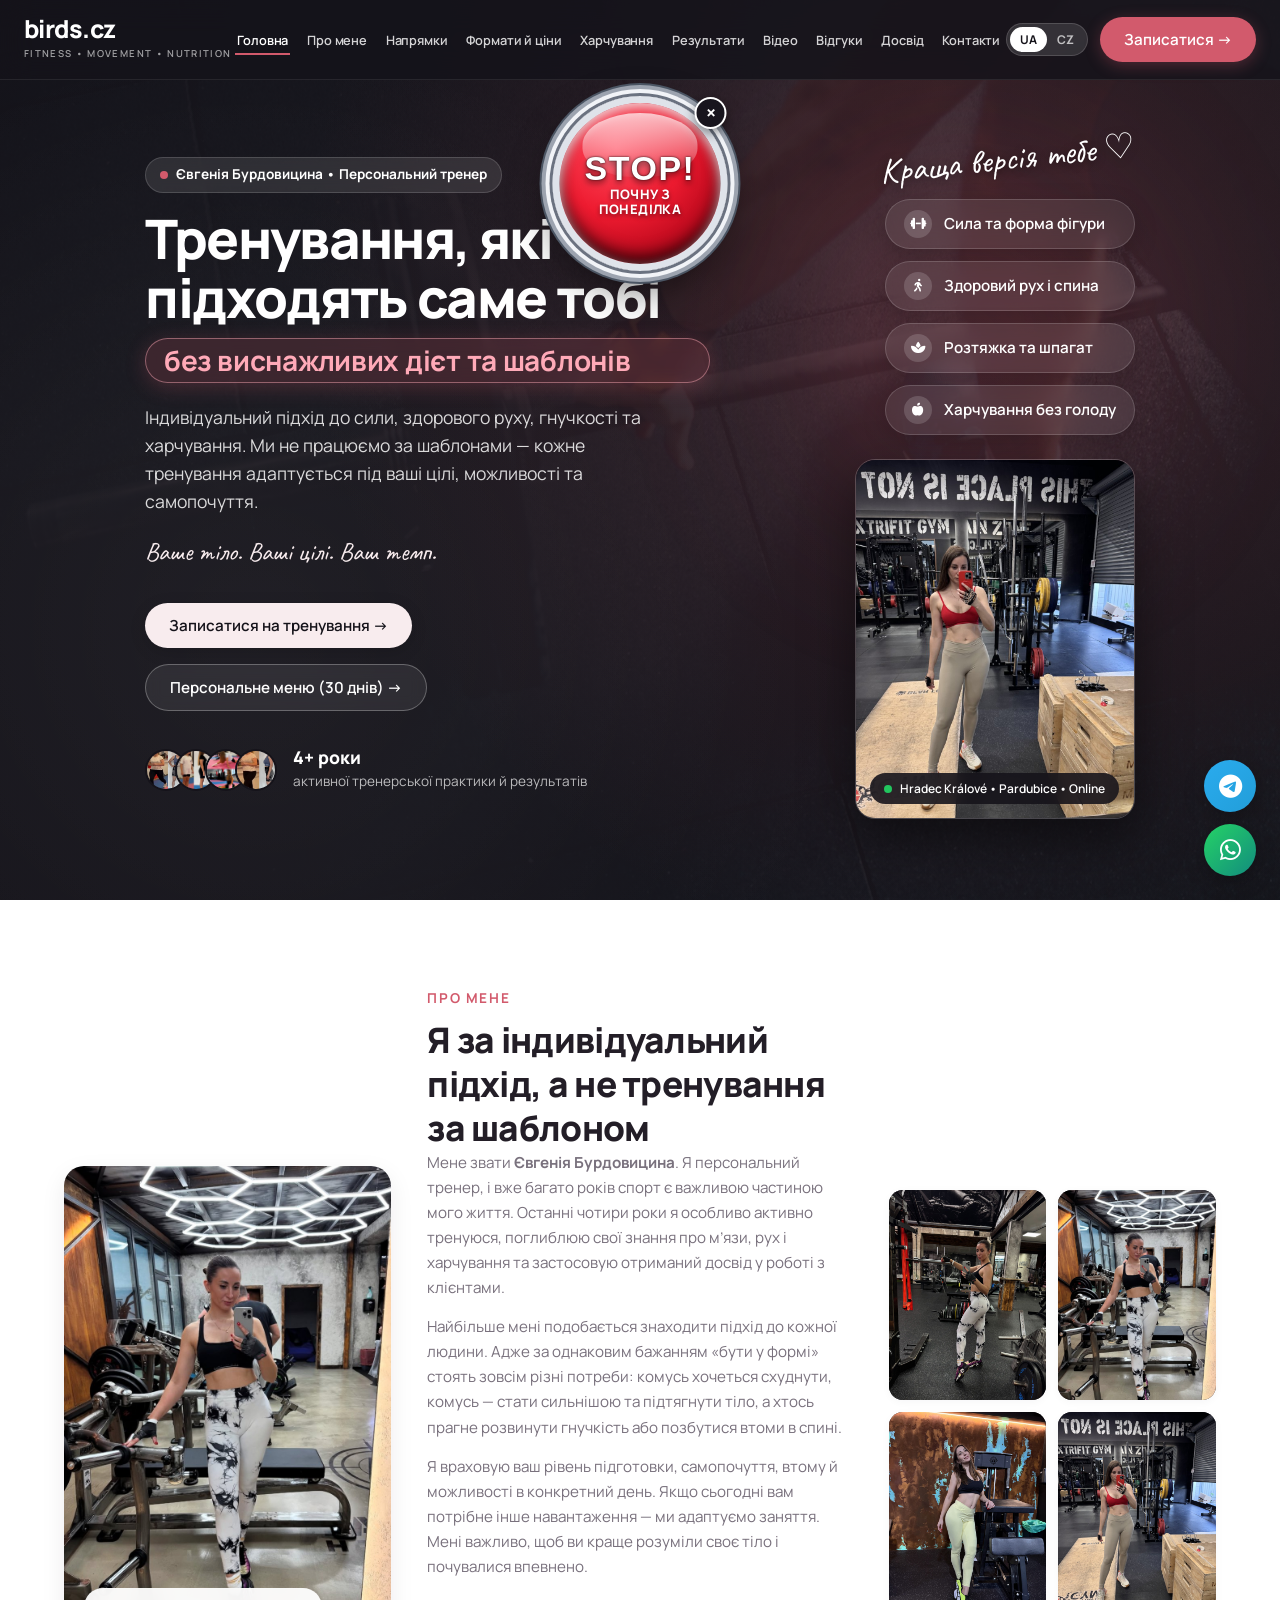
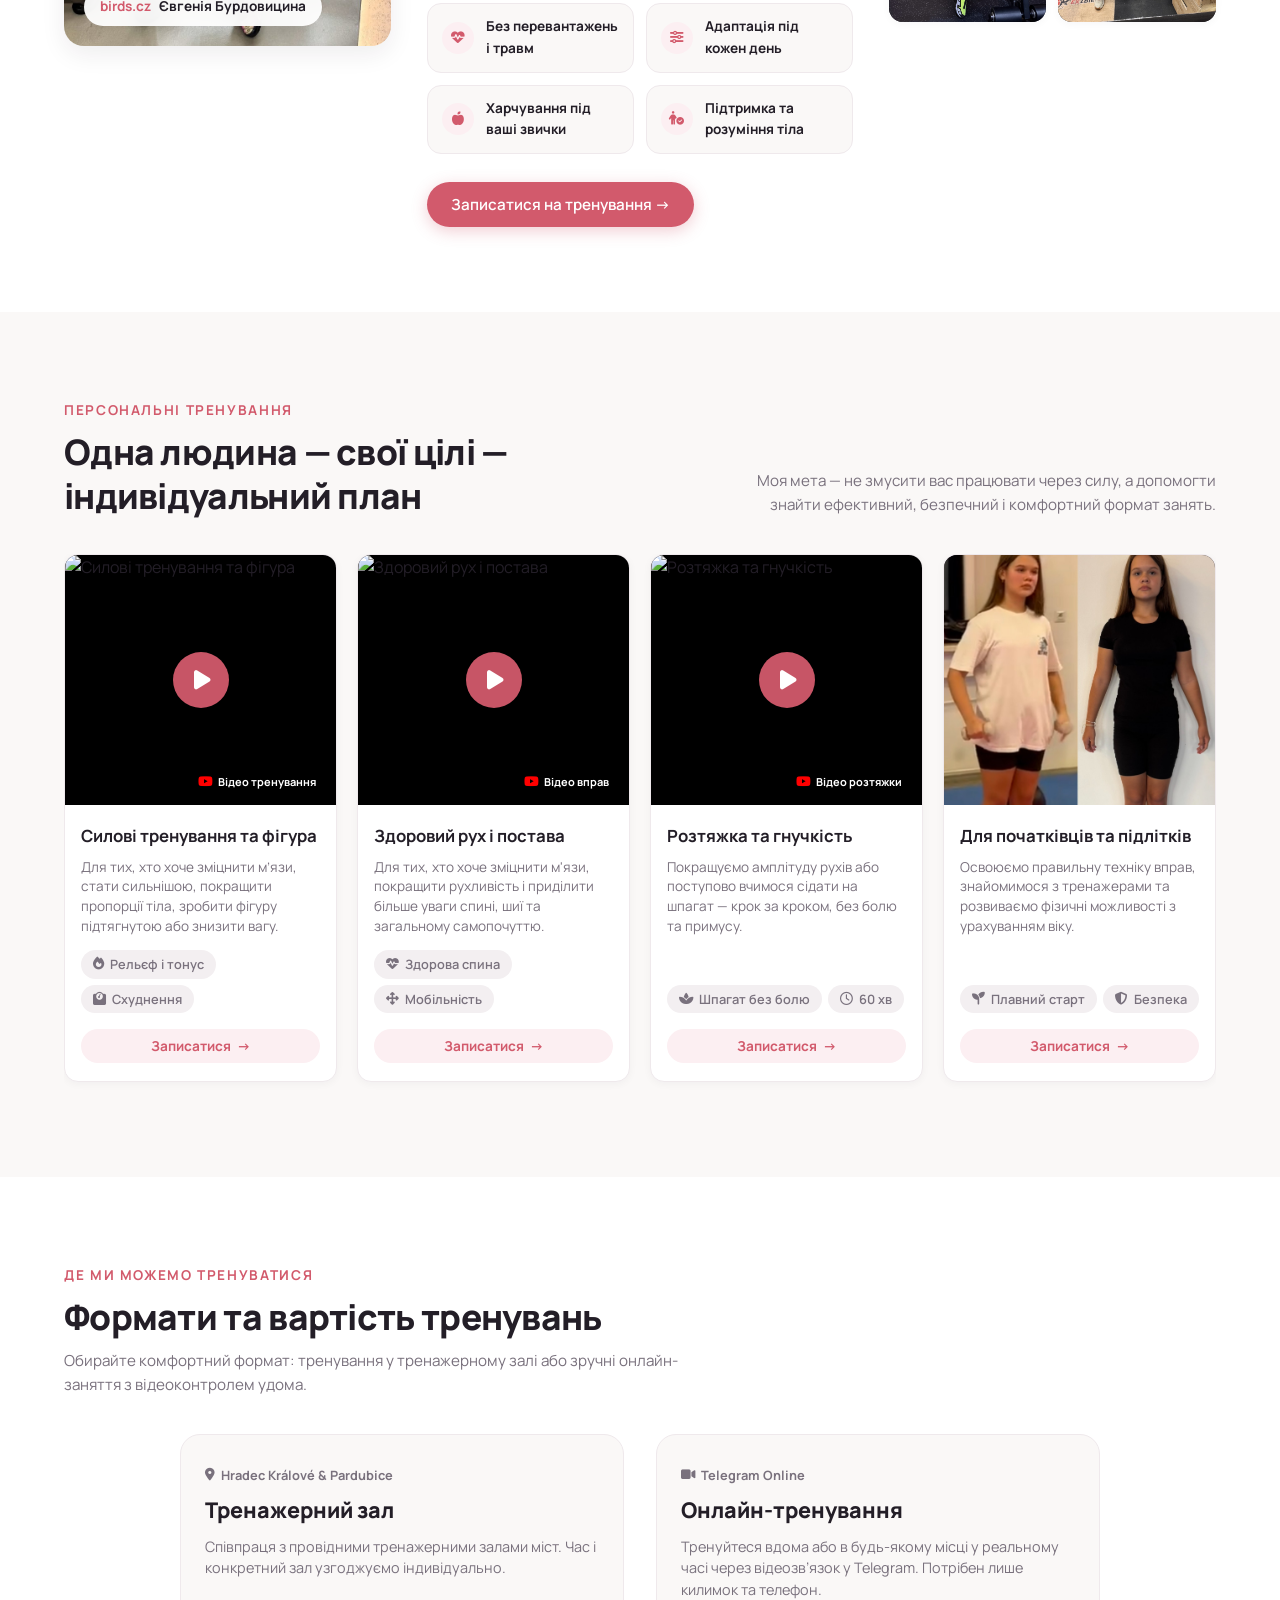
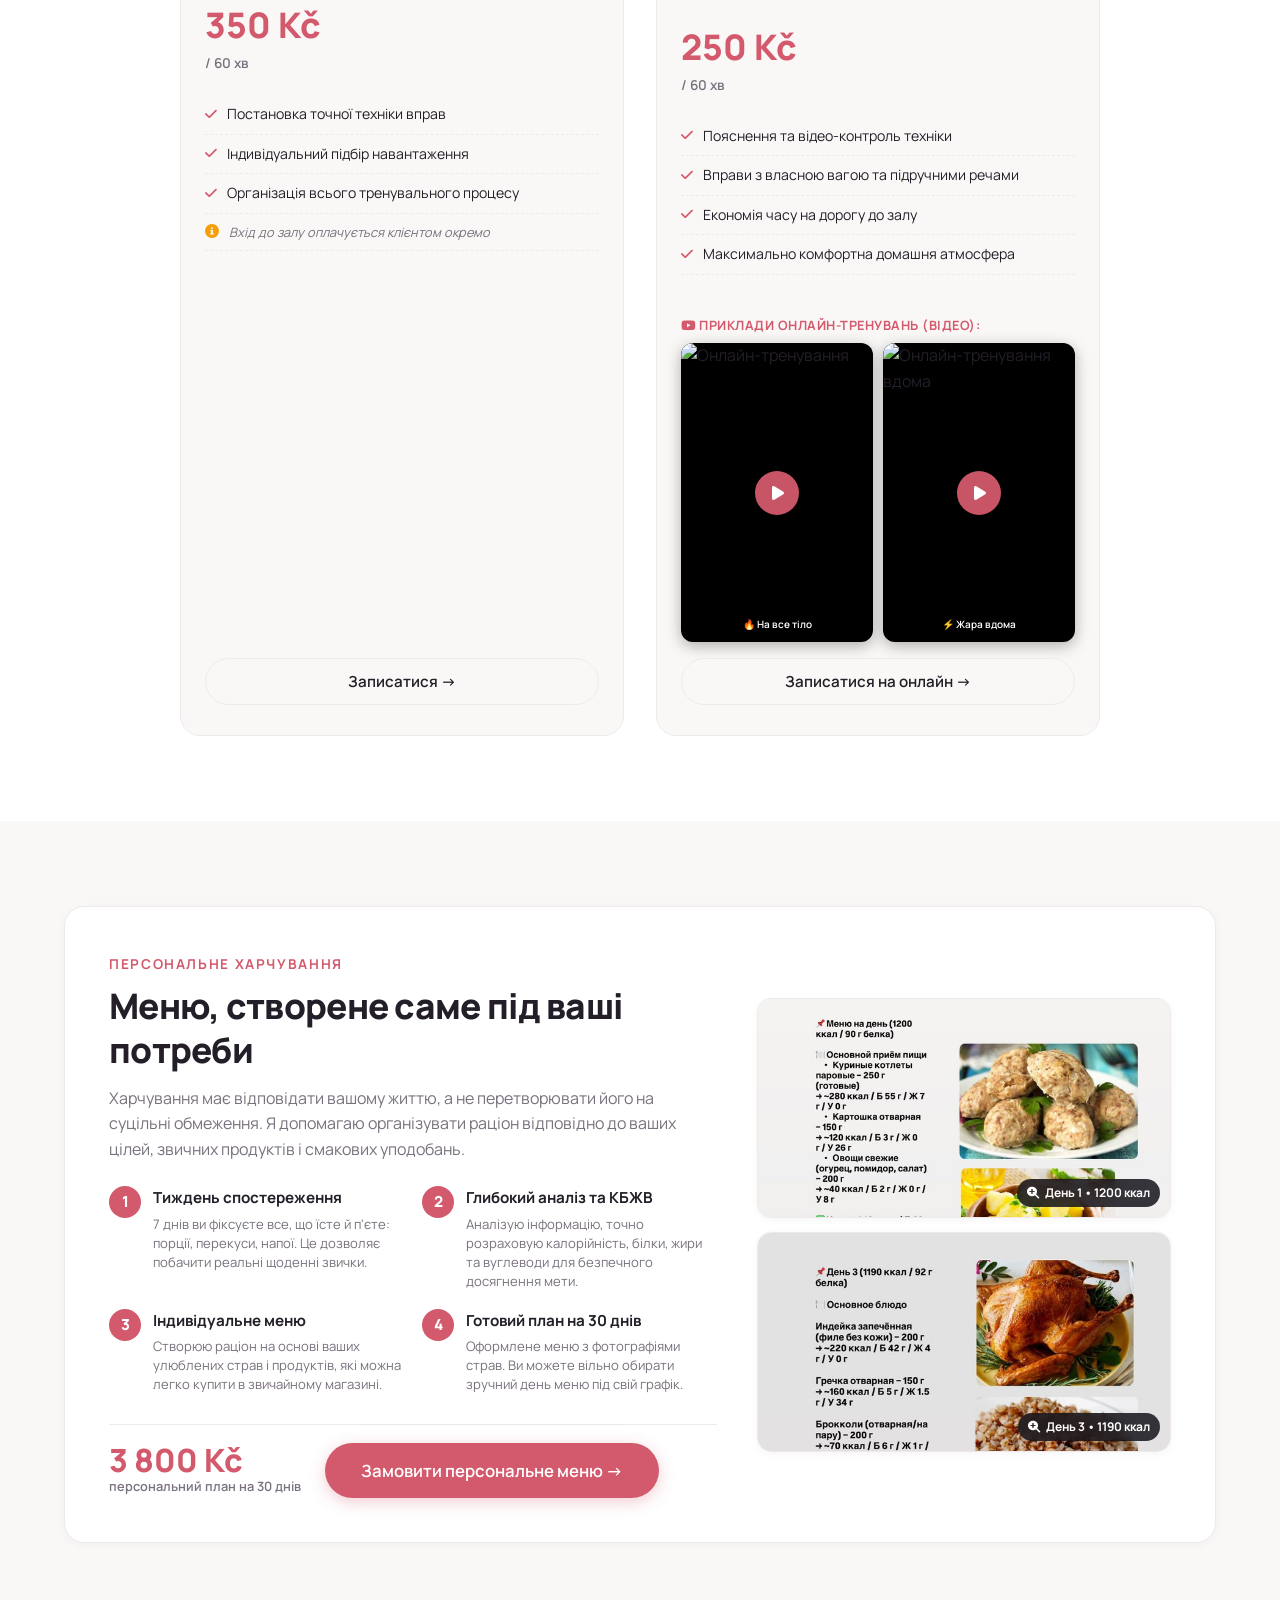
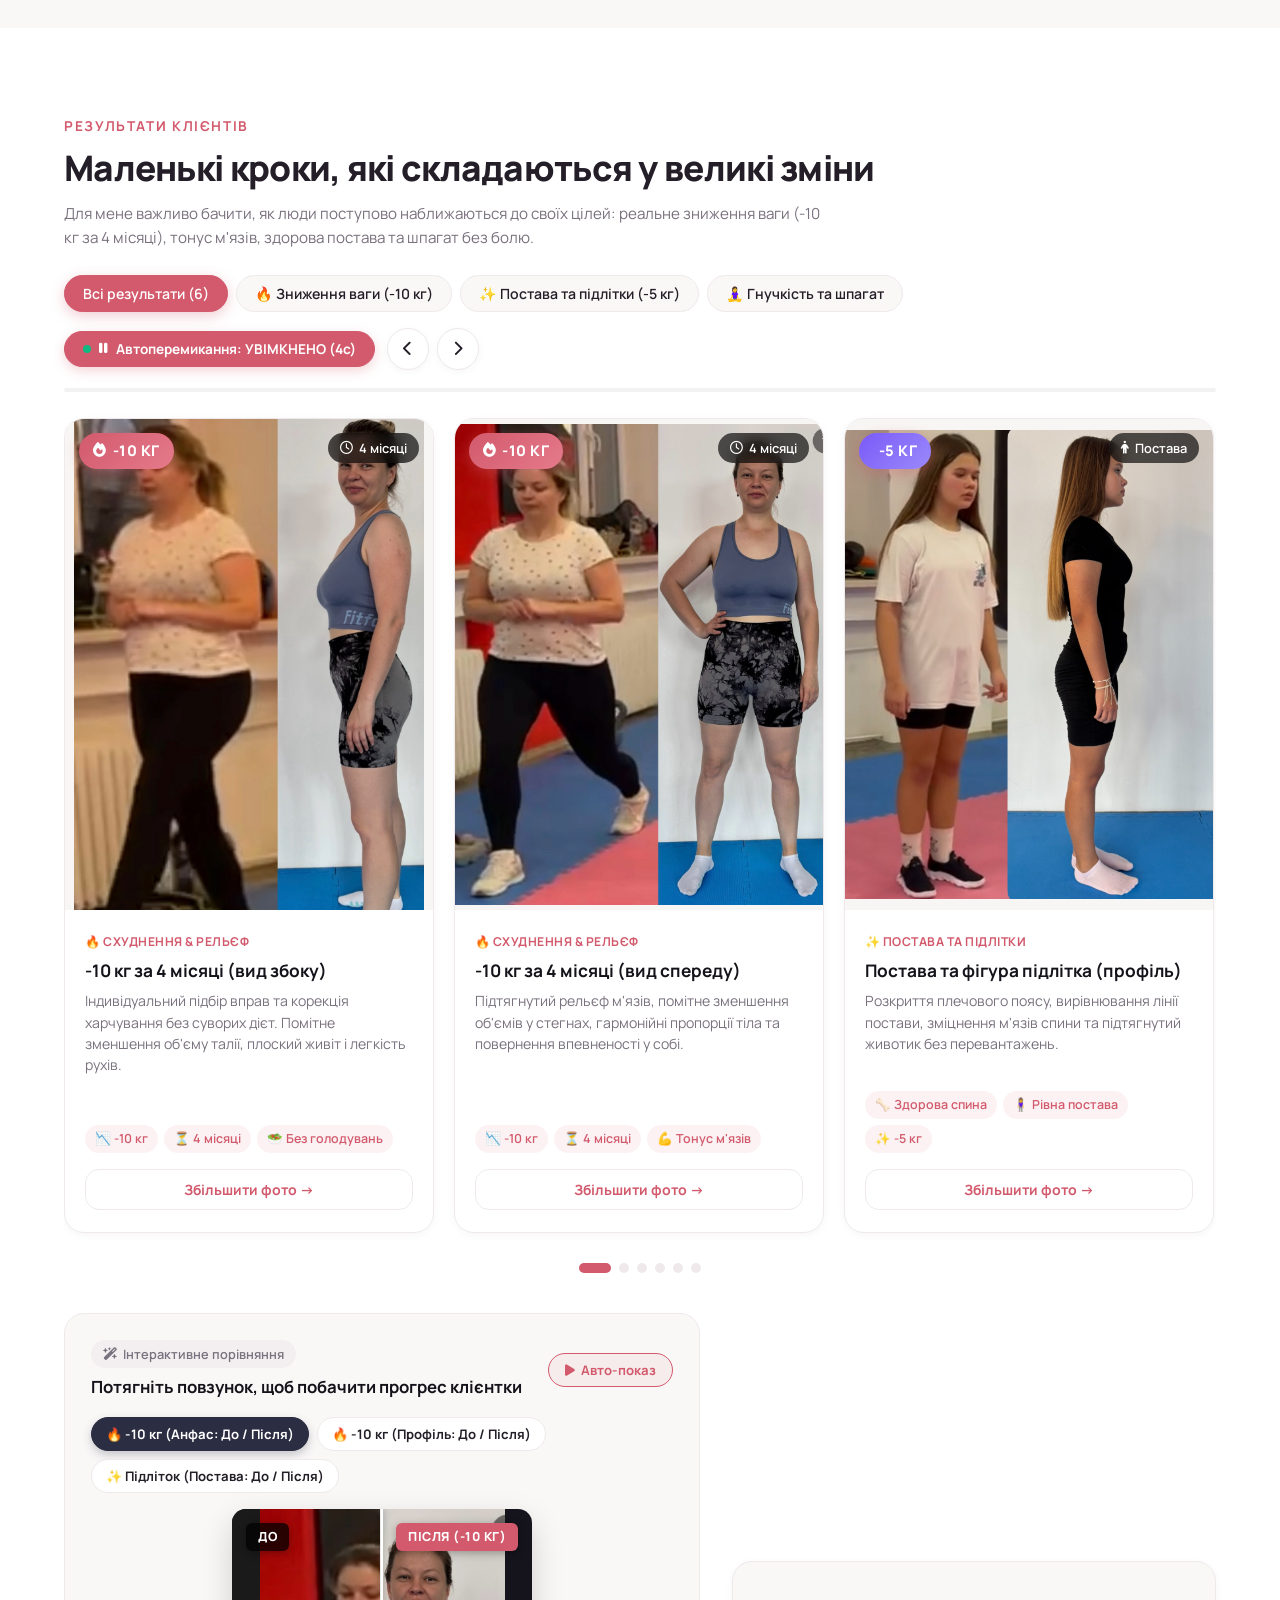
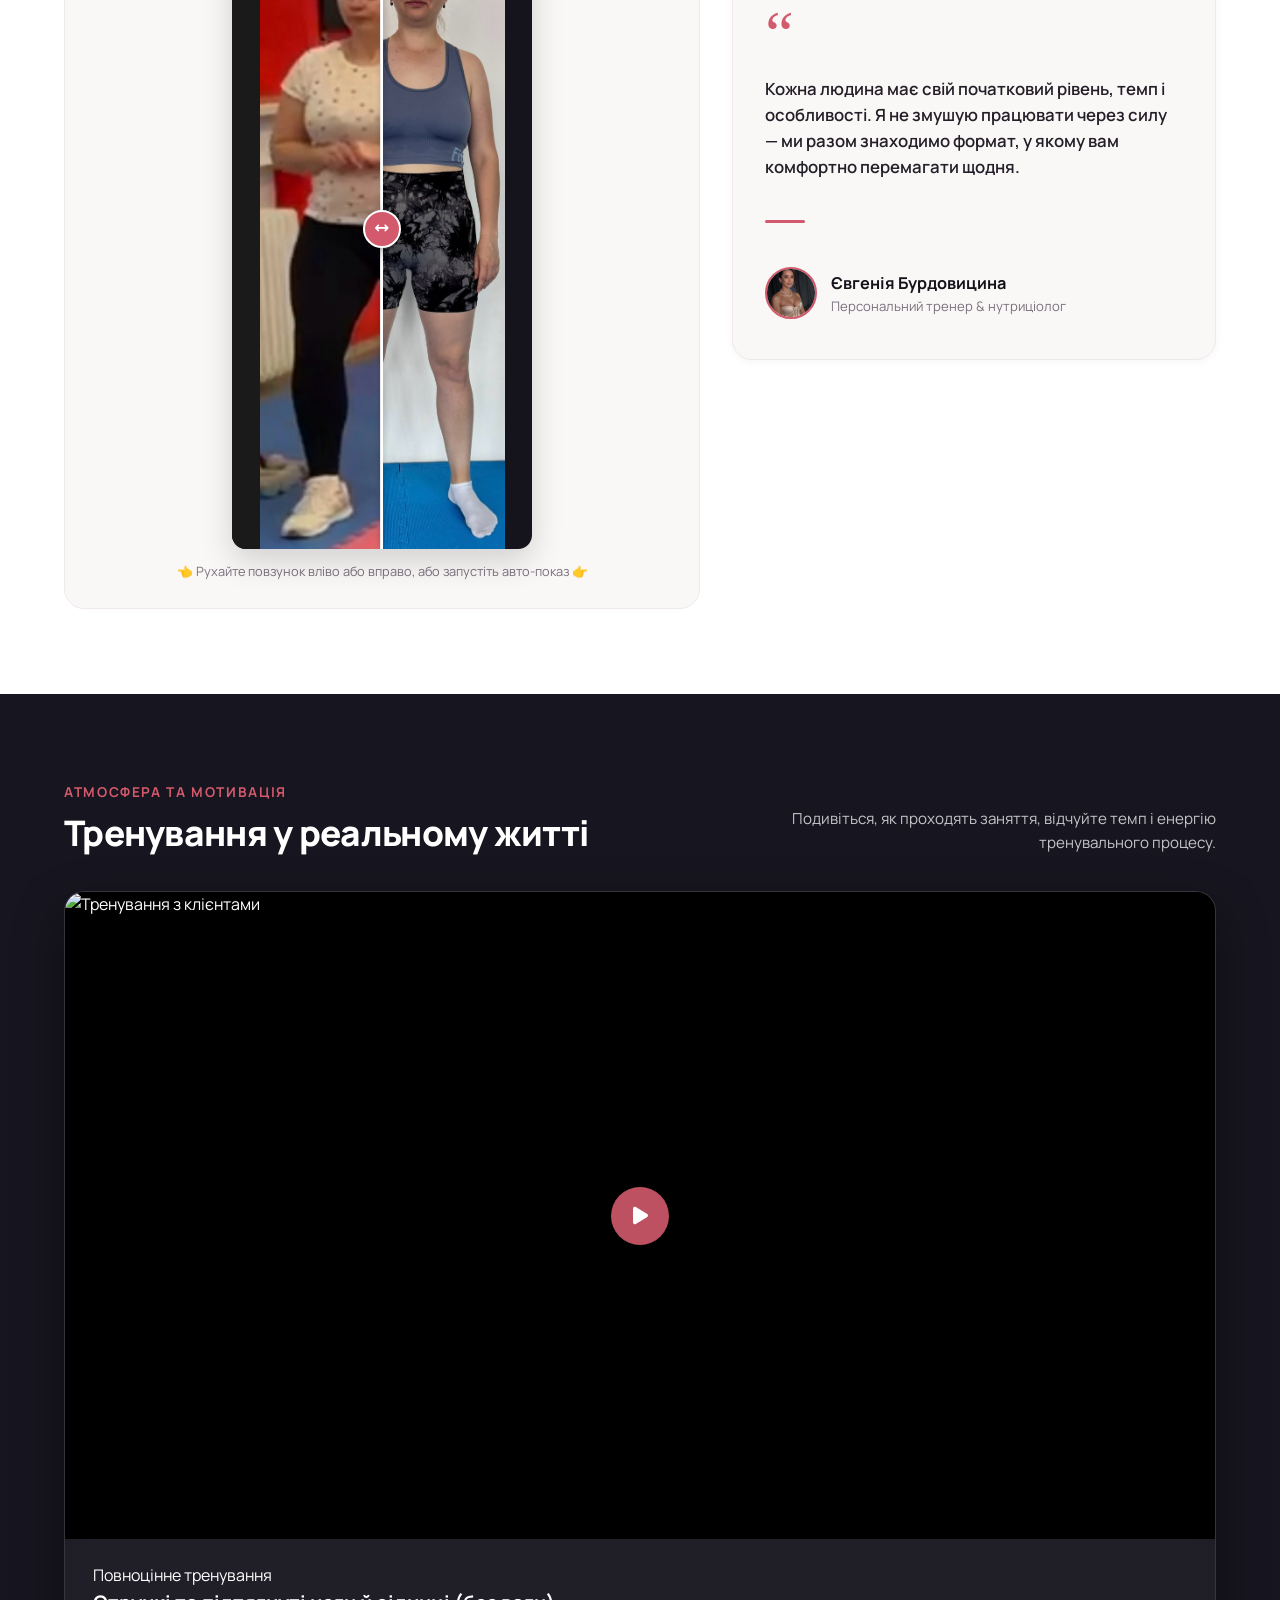
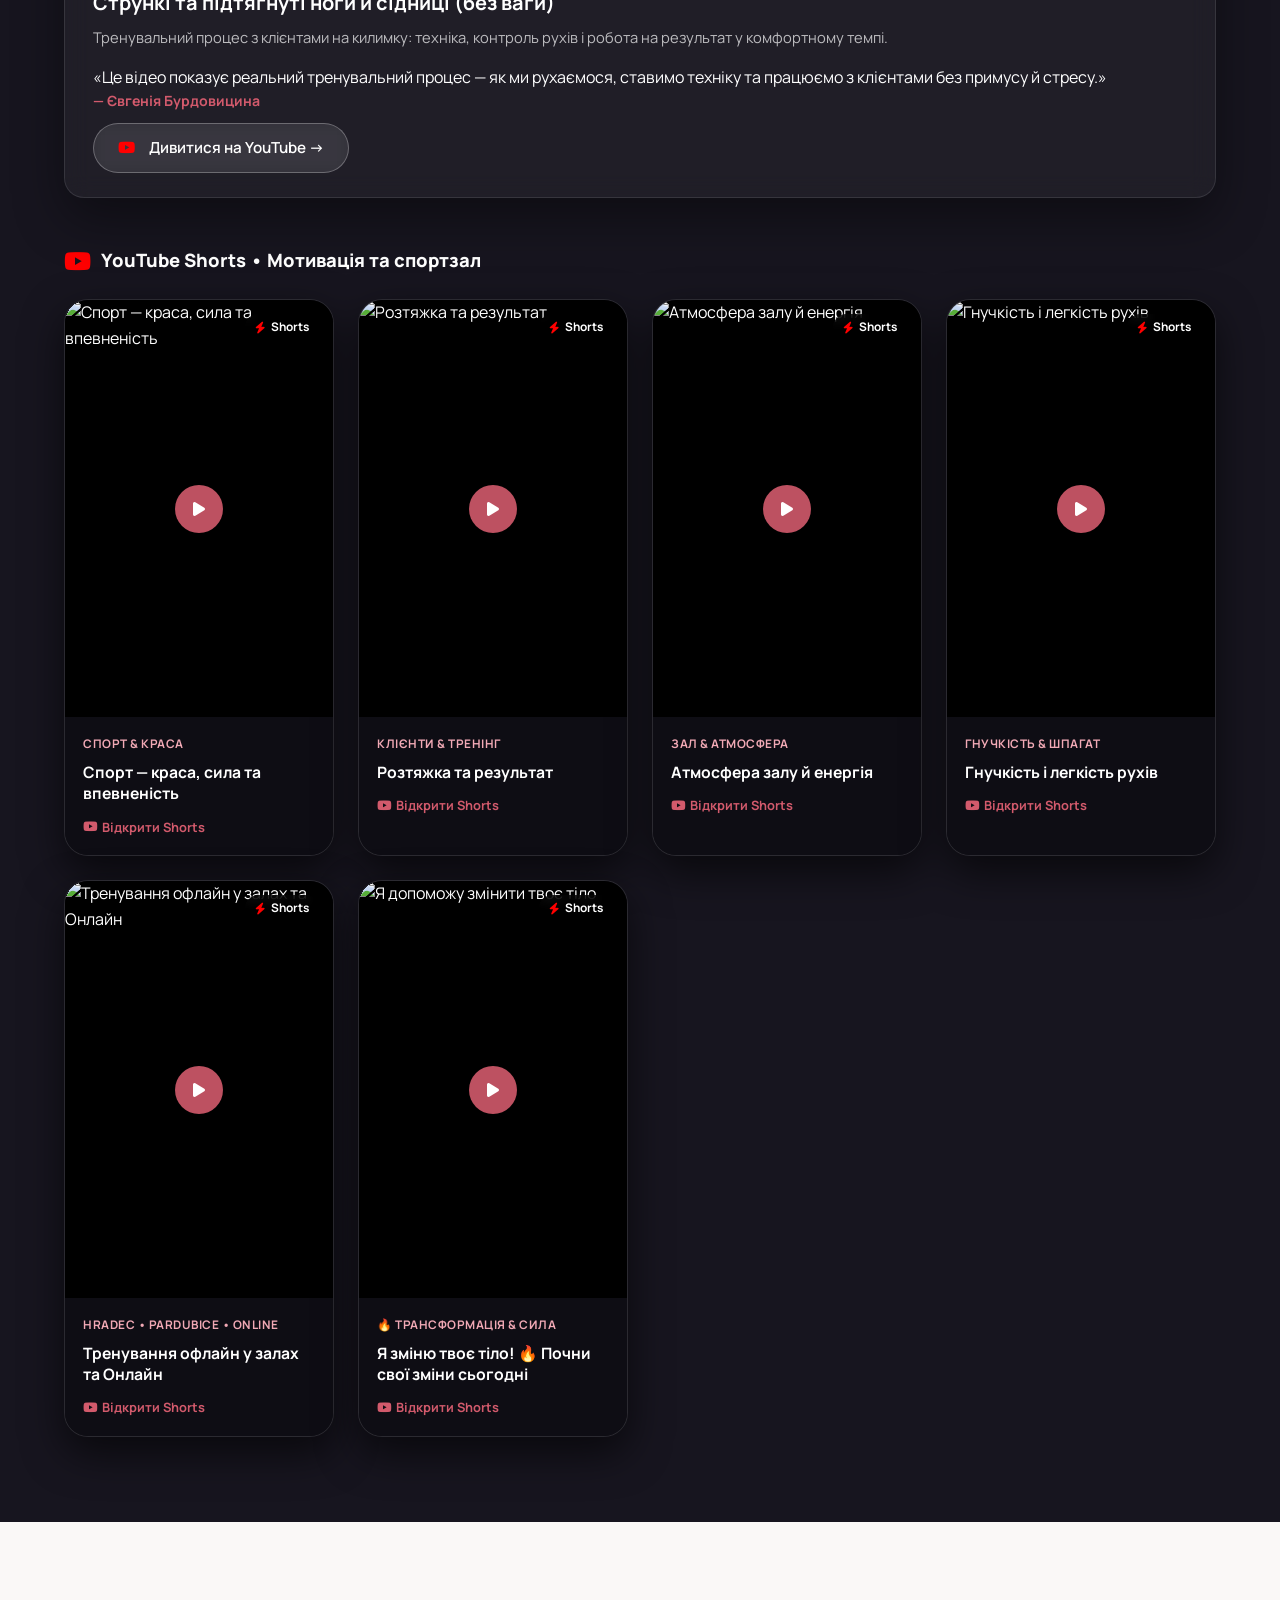
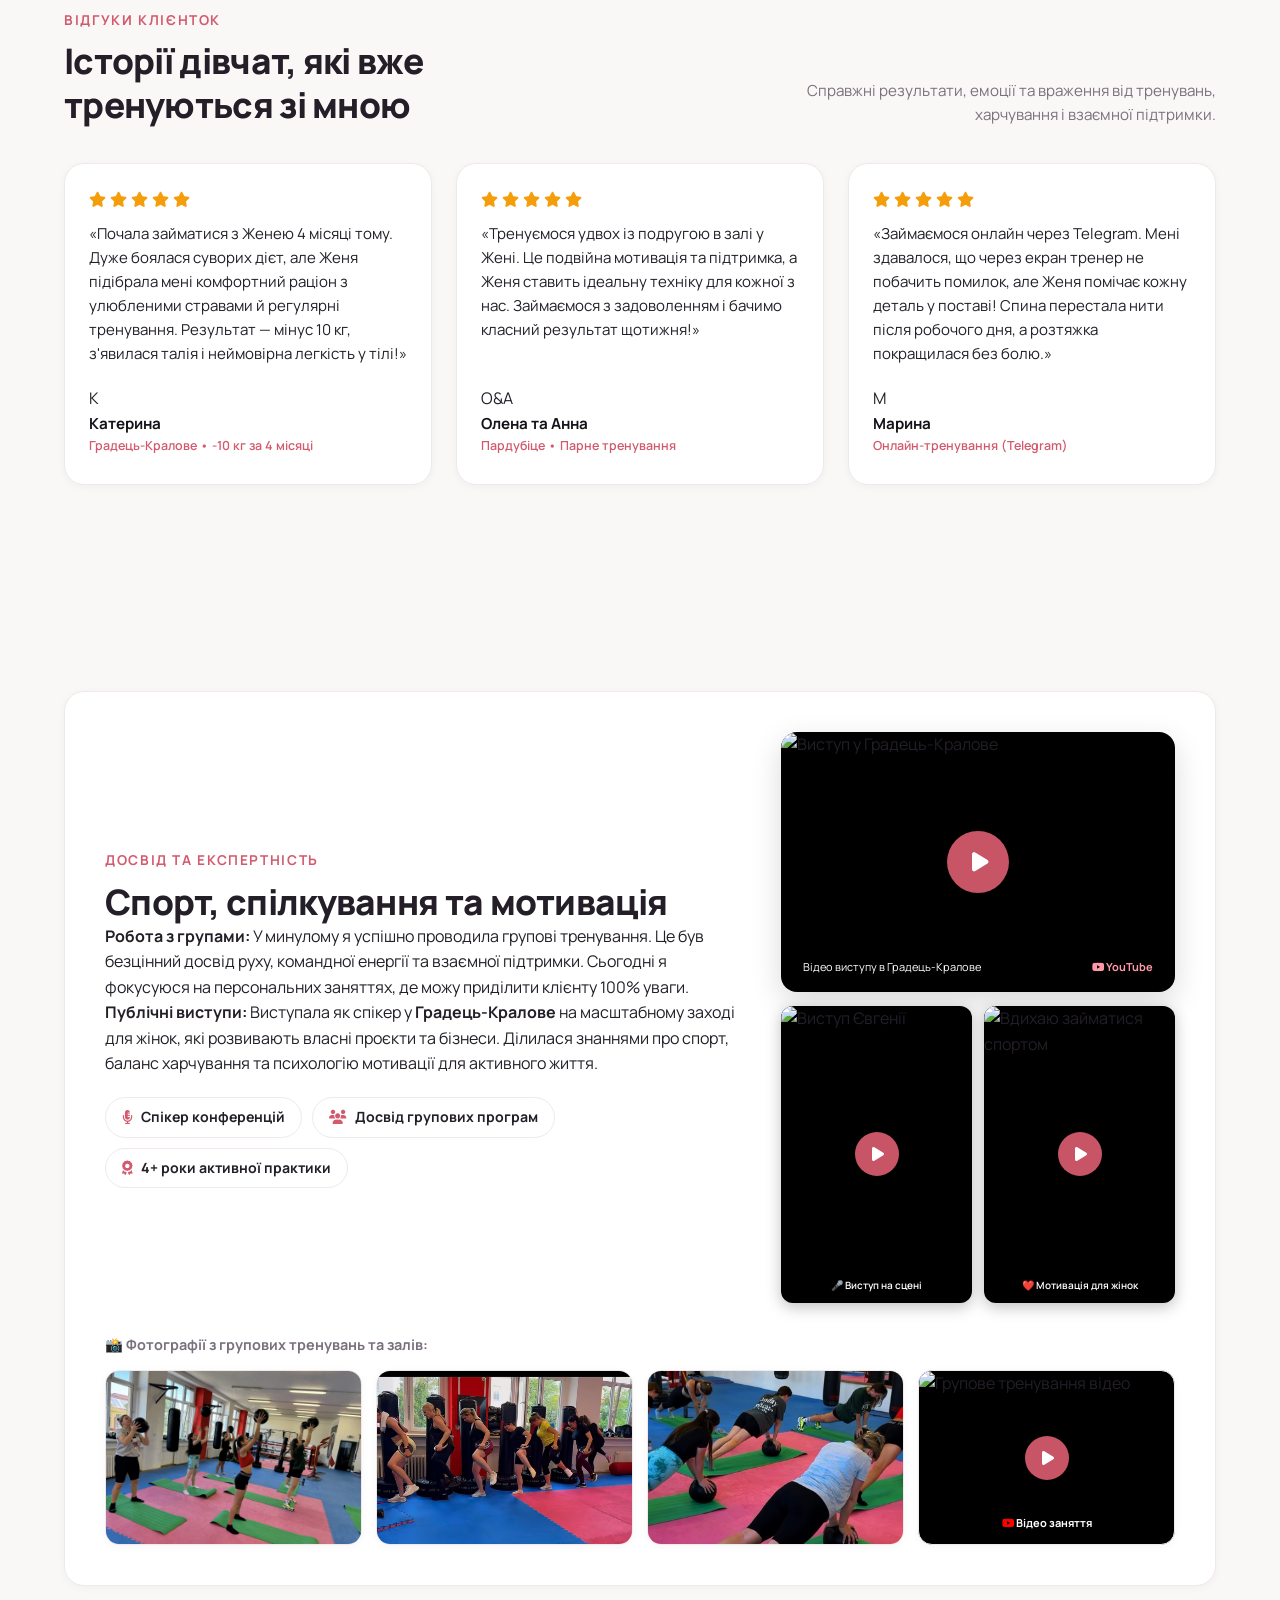
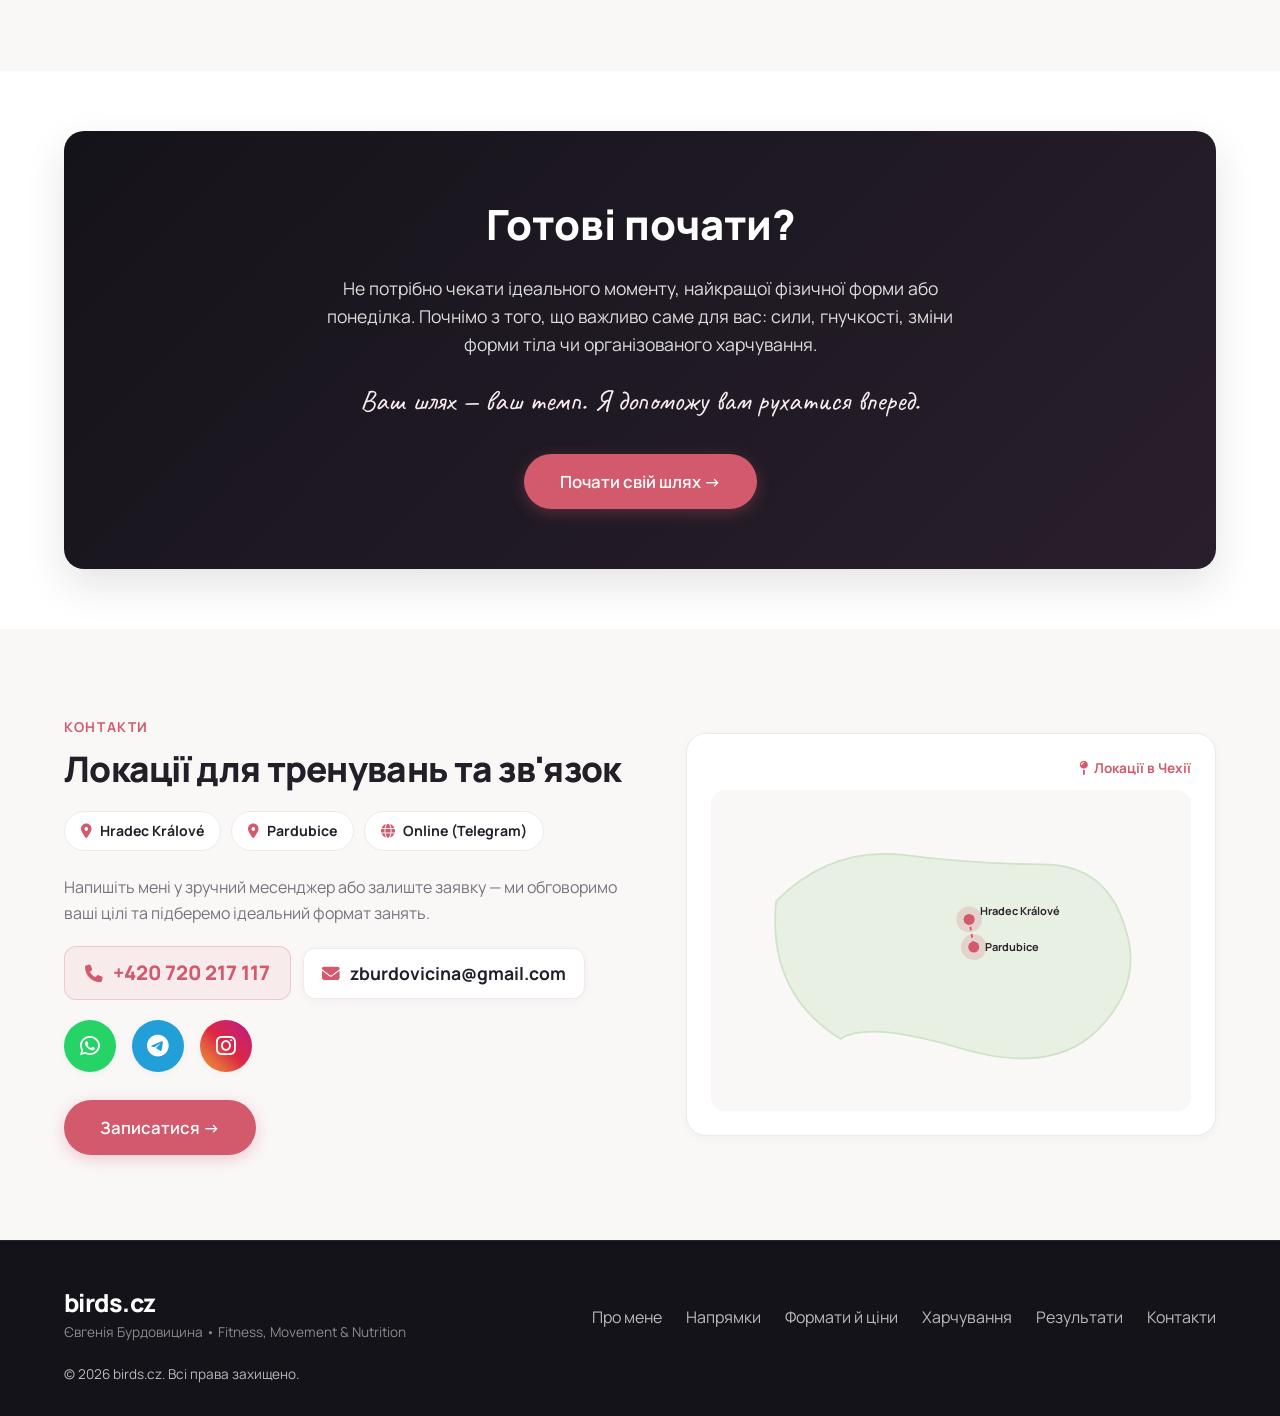
==== index.html @ ea697c8a "Style runaway button as 3D STOP button, add dismiss close cross, and localize to Czech (Začnu od pon" ====
<!DOCTYPE html>
<html lang="uk">
<head>
  <meta charset="UTF-8">
  <meta name="viewport" content="width=device-width, initial-scale=1.0">
  <title>Євгенія Бурдовицина — birds.cz | Персональний тренер &amp; Нутриціолог</title>
  <meta name="description" content="Персональні тренування, здоровий рух, гнучкість та індивідуальний раціон харчування в Градець-Кралове, Пардубіце, та Онлайн. Тренер Євгенія Бурдовицина.">
  <link rel="icon" type="image/jpeg" href="assets/images/coach_pilates_pink.jpg">
  
  <!-- SEO Canonical & Language Alternates -->
  <link rel="canonical" href="https://vargani4artem-boop.github.io/birds-fitness/">
  <link rel="alternate" hreflang="uk" href="https://vargani4artem-boop.github.io/birds-fitness/?lang=ua">
  <link rel="alternate" hreflang="cs" href="https://vargani4artem-boop.github.io/birds-fitness/cz/">
  <link rel="alternate" hreflang="x-default" href="https://vargani4artem-boop.github.io/birds-fitness/">

  <!-- Open Graph / Facebook -->
  <meta property="og:type" content="website">
  <meta property="og:site_name" content="birds.cz">
  <meta property="og:title" content="Євгенія Бурдовицина — birds.cz | Фітнес, Рух &amp; Харчування">
  <meta property="og:description" content="Тренування, які адаптуються під вас: Градець-Кралове, Пардубіце, та онлайн.">
  <meta property="og:image" content="https://vargani4artem-boop.github.io/birds-fitness/assets/images/coach_speaker_stage.jpg">
  <meta property="og:url" content="https://vargani4artem-boop.github.io/birds-fitness/">

  <!-- Twitter Card -->
  <meta name="twitter:card" content="summary_large_image">
  <meta name="twitter:title" content="Євгенія Бурдовицина — birds.cz">
  <meta name="twitter:description" content="Персональні тренування, гнучкість, харчування. Градець-Кралове, Пардубіце та Онлайн.">
  <meta name="twitter:image" content="https://vargani4artem-boop.github.io/birds-fitness/assets/images/coach_speaker_stage.jpg">

  <!-- Schema.org JSON-LD Structured Data for Local Business / Coach -->
  <script type="application/ld+json">
  {
    "@context": "https://schema.org",
    "@type": "HealthAndBeautyBusiness",
    "name": "birds.cz — Jevgenija Burdovicyna",
    "alternateName": "Євгенія Бурдовицина Фітнес",
    "email": "zburdovicina@gmail.com",
    "description": "Персональні фітнес-тренування, здоровий рух, гнучкість та індивідуальне харчування в Градець-Кралове, Пардубіце та онлайн.",
    "image": "https://vargani4artem-boop.github.io/birds-fitness/assets/images/coach_speaker_stage.jpg",
    "url": "https://vargani4artem-boop.github.io/birds-fitness/",
    "address": {
      "@type": "PostalAddress",
      "addressLocality": "Hradec Králové, Pardubice",
      "addressCountry": "CZ"
    },
    "sameAs": [
      "https://www.instagram.com/birds.cz/"
    ]
  }
  </script>

  <!-- Google Fonts: Manrope, Cormorant Garamond, Caveat with display=swap -->
  <link rel="preconnect" href="https://fonts.googleapis.com">
  <link rel="preconnect" href="https://fonts.gstatic.com" crossorigin>
  <link href="https://fonts.googleapis.com/css2?family=Caveat:wght@600;700&family=Manrope:wght@400;500;600;700;800&display=swap" rel="stylesheet">

  <!-- Font Awesome Icons -->
    <!-- Preload Critical LCP Hero Image -->
  <link rel="preload" as="image" href="assets/images/coach_hero_extrifit.jpg" fetchpriority="high">
  
  <!-- Non-render-blocking Font Awesome Icons -->
  <link rel="preconnect" href="https://cdnjs.cloudflare.com" crossorigin>
  <link rel="stylesheet" href="https://cdnjs.cloudflare.com/ajax/libs/font-awesome/6.5.1/css/all.min.css" media="print" onload="this.media='all'">
  <noscript><link rel="stylesheet" href="https://cdnjs.cloudflare.com/ajax/libs/font-awesome/6.5.1/css/all.min.css"></noscript>

  <link rel="stylesheet" href="styles.css">
</head>
<body>

  <!-- ==================== RUNAWAY "START ON MONDAY" 3D STOP BUTTON ==================== -->
  <div id="runaway-wrapper">
    <div id="runaway-btn" role="button" tabindex="0" aria-label="STOP! Почну з понеділка">
      <button id="runaway-close-btn" type="button" aria-label="Закрити" title="Закрити">&times;</button>
      <div class="runaway-btn-content">
        <span class="runaway-stop-title">STOP!</span>
        <span class="runaway-stop-sub" data-i18n="runaway_btn">Почну з<br>понеділка</span>
      </div>
    </div>
  </div>

  <!-- ==================== HEADER ==================== -->
  <header class="site-header" id="header">
    <div class="header-container">
      <a href="#hero" class="brand-logo">
        <div class="logo-title">birds.cz</div>
        <div class="logo-sub">FITNESS • MOVEMENT • NUTRITION</div>
      </a>

      <!-- Desktop Navigation -->
      <nav class="desktop-nav">
        <ul class="nav-links">
          <li><a href="#hero" class="nav-link active" data-i18n="nav_home">Головна</a></li>
          <li><a href="#about" class="nav-link" data-i18n="nav_about">Про мене</a></li>
          <li><a href="#services" class="nav-link" data-i18n="nav_services">Напрямки</a></li>
          <li><a href="#locations" class="nav-link" data-i18n="nav_locations">Формати й ціни</a></li>
          <li><a href="#nutrition" class="nav-link" data-i18n="nav_nutrition">Харчування</a></li>
          <li><a href="#results" class="nav-link" data-i18n="nav_results">Результати</a></li>
          <li><a href="#videos" class="nav-link" data-i18n="nav_videos">Відео</a></li>
          <li><a href="#reviews" class="nav-link" data-i18n="nav_reviews">Відгуки</a></li>
          <li><a href="#experience" class="nav-link" data-i18n="nav_experience">Досвід</a></li>
          <li><a href="#contacts" class="nav-link" data-i18n="nav_contacts">Контакти</a></li>
        </ul>
      </nav>

      <!-- Language Switcher & CTA -->
      <div class="header-actions">
        <div class="lang-switch" id="langSwitch">
          <button type="button" class="lang-btn active" data-lang="ua">UA</button>
          <button type="button" class="lang-btn" data-lang="cz">CZ</button>
        </div>
        <button class="btn btn-primary open-modal-btn header-cta-desktop" data-target="bookingModal" data-i18n="btn_book">Записатися &rarr;</button>
        
        <!-- Mobile Menu Toggle Button -->
        <button class="mobile-menu-btn" id="mobileMenuBtn" aria-label="Меню">
          <span></span>
          <span></span>
          <span></span>
        </button>
      </div>
    </div>

  </header>

  <!-- Mobile Drawer Navigation (Top-Level Fixed) -->
  <div class="mobile-drawer" id="mobileDrawer">
    <ul class="mobile-nav-links">
      <li><a href="#hero" class="mobile-nav-link" data-i18n="nav_home">Головна</a></li>
      <li><a href="#about" class="mobile-nav-link" data-i18n="nav_about">Про мене</a></li>
      <li><a href="#services" class="mobile-nav-link" data-i18n="nav_services">Напрямки</a></li>
      <li><a href="#locations" class="mobile-nav-link" data-i18n="nav_locations">Формати й ціни</a></li>
      <li><a href="#nutrition" class="mobile-nav-link" data-i18n="nav_nutrition">Харчування</a></li>
      <li><a href="#results" class="mobile-nav-link" data-i18n="nav_results">Результати</a></li>
      <li><a href="#videos" class="mobile-nav-link" data-i18n="nav_videos">Відео</a></li>
      <li><a href="#reviews" class="mobile-nav-link" data-i18n="nav_reviews">Відгуки</a></li>
      <li><a href="#experience" class="mobile-nav-link" data-i18n="nav_experience">Досвід</a></li>
      <li><a href="#contacts" class="mobile-nav-link" data-i18n="nav_contacts">Контакти</a></li>
    </ul>
    <div class="mobile-drawer-bottom">
      <button class="btn btn-primary btn-block open-modal-btn" data-target="bookingModal" data-i18n="btn_book">Записатися &rarr;</button>
    </div>
  </div>

  <main>
    <!-- ==================== HERO SECTION ==================== -->
    <section class="hero-section" id="hero">
      <div class="hero-backdrop"></div>
      <div class="hero-glow"></div>
      <div class="container hero-container">
        
        <!-- Hero Content (Left) -->
        <div class="hero-content">
          <div class="hero-badge-coach">
            <span class="coach-dot"></span>
            <span data-i18n="hero_coach_name">Євгенія Бурдовицина • Персональний тренер</span>
          </div>

          <h1 class="hero-title">
            <span class="hero-line1" data-i18n="hero_title_1">Тренування, які</span>
            <span class="hero-line2" data-i18n="hero_title_2">підходять саме тобі</span>
            <span class="hero-line3-script" data-i18n="hero_title_3">без виснажливих дієт та шаблонів</span>
          </h1>

          <p class="hero-subtitle" data-i18n="hero_desc">
            Індивідуальний підхід до сили, здорового руху, гнучкості та харчування. Ми не працюємо за шаблонами — кожне тренування адаптується під ваші цілі, можливості та самопочуття.
          </p>

          <div class="hero-tagline-quote">
            <span data-i18n="hero_tagline">Ваше тіло. Ваші цілі. Ваш темп.</span>
          </div>

          <div class="hero-buttons">
            <button class="btn btn-light-pink open-modal-btn" data-target="bookingModal" data-service="Персональне тренування" data-i18n="hero_btn_book">
              Записатися на тренування &rarr;
            </button>
            <button class="btn btn-outline-rose open-modal-btn" data-target="nutritionModal" data-i18n="hero_btn_nutrition">
              Персональне меню (30 днів) &rarr;
            </button>
          </div>

          <!-- Trust Social Proof -->
          <div class="hero-trust">
            <div class="avatar-group">
              <img src="assets/images/result_10kg_front.jpg" alt="Клієнтка" class="trust-avatar" width="48" height="48" loading="lazy" decoding="async">
              <img src="assets/images/result_teen_transform.jpg" alt="Клієнтка" class="trust-avatar" width="48" height="48" loading="lazy" decoding="async">
              <img src="assets/images/result_split_blocks.jpg" alt="Клієнтка" class="trust-avatar" width="48" height="48" loading="lazy" decoding="async">
              <img src="assets/images/result_10kg_side.jpg" alt="Клієнтка" class="trust-avatar" width="48" height="48" loading="lazy" decoding="async">
            </div>
            <div class="trust-text">
              <span class="trust-number" data-i18n="hero_trust_num">4+ роки</span>
              <span class="trust-label" data-i18n="hero_trust_label">активної тренерської практики й результатів</span>
            </div>
          </div>
        </div>

        <!-- Hero Graphic (Right) -->
        <div class="hero-showcase">
          <!-- Handwritten Note -->
          <div class="hero-handwritten" data-i18n="hero_handwritten">
            Краща версія тебе ♡
          </div>

          <!-- Vertical Feature Badges -->
          <div class="hero-features-list">
            <div class="feature-glass-badge">
              <div class="badge-icon"><i class="fa-solid fa-dumbbell"></i></div>
              <span data-i18n="hero_feat_power">Сила та форма фігури</span>
            </div>
            <div class="feature-glass-badge">
              <div class="badge-icon"><i class="fa-solid fa-person-walking"></i></div>
              <span data-i18n="hero_feat_health">Здоровий рух і спина</span>
            </div>
            <div class="feature-glass-badge">
              <div class="badge-icon"><i class="fa-solid fa-spa"></i></div>
              <span data-i18n="hero_feat_stretch">Розтяжка та шпагат</span>
            </div>
            <div class="feature-glass-badge">
              <div class="badge-icon"><i class="fa-solid fa-apple-whole"></i></div>
              <span data-i18n="hero_feat_nutr">Харчування без голоду</span>
            </div>
          </div>

          <!-- Photo Card in Hero -->
          <div class="hero-photo-card">
            <img src="assets/images/coach_hero_extrifit.jpg" alt="Євгенія Бурдовицина тренер" class="hero-photo-img" width="540" height="680" fetchpriority="high" decoding="async">
            <div class="hero-photo-glow"></div>
            <div class="hero-tag-badge">
              <span class="status-dot"></span>
              <span>Hradec Králové • Pardubice • Online</span>
            </div>
          </div>
        </div>

      </div>
    </section>

    <!-- ==================== ABOUT TRAINER SECTION ==================== -->
    <section class="section about-section" id="about">
      <div class="container">
        <div class="about-grid">
          
          <!-- Left: Big Portrait -->
          <div class="about-main-photo-col">
            <div class="about-photo-wrapper">
              <img src="assets/images/coach_gym_gloves.jpg" alt="Євгенія Бурдовицина" class="about-main-img" width="540" height="680" loading="lazy" decoding="async">
              <div class="about-badge-floating">
                <span class="badge-accent">birds.cz</span>
                <span>Євгенія Бурдовицина</span>
              </div>
            </div>
          </div>

          <!-- Center: Biography & Features -->
          <div class="about-info-col">
            <div class="section-eyebrow" data-i18n="about_eyebrow">ПРО МЕНЕ</div>
            <h2 class="section-title" data-i18n="about_title">Я за індивідуальний підхід, а не тренування за шаблоном</h2>
            
            <p class="about-text" data-i18n="about_bio_1">
              Мене звати <strong>Євгенія Бурдовицина</strong>. Я персональний тренер, і вже багато років спорт є важливою частиною мого життя. Останні чотири роки я особливо активно тренуюся, поглиблюю свої знання про м’язи, рух і харчування та застосовую отриманий досвід у роботі з клієнтами.
            </p>
            <p class="about-text" data-i18n="about_bio_2">
              Найбільше мені подобається знаходити підхід до кожної людини. Адже за однаковим бажанням «бути у формі» стоять зовсім різні потреби: комусь хочеться схуднути, комусь — стати сильнішою та підтягнути тіло, а хтось прагне розвинути гнучкість або позбутися втоми в спині.
            </p>
            <p class="about-text" data-i18n="about_bio_3">
              Я враховую ваш рівень підготовки, самопочуття, втому й можливості в конкретний день. Якщо сьогодні вам потрібне інше навантаження — ми адаптуємо заняття. Мені важливо, щоб ви краще розуміли своє тіло і почувалися впевнено.
            </p>

            <div class="about-pillars-grid">
              <div class="pillar-item">
                <div class="pillar-icon"><i class="fa-solid fa-heart-pulse"></i></div>
                <span class="pillar-text" data-i18n="about_pil_1">Без перевантажень і травм</span>
              </div>
              <div class="pillar-item">
                <div class="pillar-icon"><i class="fa-solid fa-sliders"></i></div>
                <span class="pillar-text" data-i18n="about_pil_2">Адаптація під кожен день</span>
              </div>
              <div class="pillar-item">
                <div class="pillar-icon"><i class="fa-solid fa-apple-whole"></i></div>
                <span class="pillar-text" data-i18n="about_pil_3">Харчування під ваші звички</span>
              </div>
              <div class="pillar-item">
                <div class="pillar-icon"><i class="fa-solid fa-person-circle-check"></i></div>
                <span class="pillar-text" data-i18n="about_pil_4">Підтримка та розуміння тіла</span>
              </div>
            </div>

            <div class="about-action">
              <button class="btn btn-primary open-modal-btn" data-target="bookingModal" data-i18n="hero_btn_book">
                Записатися на тренування &rarr;
              </button>
            </div>
          </div>

          <!-- Right: 2x2 Collage with 4 Harmonized Real Gym Photos (Full Body, No Legs/Head Cut) -->
          <div class="about-collage-col">
            <div class="about-collage-grid">
              <div class="collage-item zoomable" data-img="assets/images/coach_gym_look_1.jpg" data-caption="Євгенія Бурдовицина — Силові тренування у залі">
                <img src="assets/images/coach_gym_look_1.jpg" alt="Євгенія Бурдовицина у залі" class="collage-img" loading='lazy' decoding='async'>
              </div>
              <div class="collage-item zoomable" data-img="assets/images/coach_gym_look_2.jpg" data-caption="Євгенія Бурдовицина — Форма та баланс">
                <img src="assets/images/coach_gym_look_2.jpg" alt="Форма та баланс" class="collage-img" loading='lazy' decoding='async'>
              </div>
              <div class="collage-item zoomable" data-img="assets/images/coach_gym_look_3.jpg" data-caption="Євгенія Бурдовицина — Енергія та тонус">
                <img src="assets/images/coach_gym_look_3.jpg" alt="Енергія та тонус" class="collage-img" loading='lazy' decoding='async'>
              </div>
              <div class="collage-item zoomable" data-img="assets/images/coach_gym_look_4.jpg" data-caption="Євгенія Бурдовицина — Мотивація та результат">
                <img src="assets/images/coach_gym_look_4.jpg" alt="Мотивація та результат" class="collage-img" loading='lazy' decoding='async'>
              </div>
            </div>
          </div>

        </div>
      </div>
    </section>

    <!-- ==================== DIRECTIONS / SERVICES SECTION ==================== -->
    <section class="section services-section" id="services">
      <div class="container">
        
        <div class="section-header-row">
          <div class="section-title-col">
            <div class="section-eyebrow" data-i18n="dir_eyebrow">ПЕРСОНАЛЬНІ ТРЕНУВАННЯ</div>
            <h2 class="section-title" data-i18n="dir_title">Одна людина — свої цілі — індивідуальний план</h2>
          </div>
          <div class="section-desc-col">
            <p class="section-subtitle" data-i18n="dir_desc">
              Моя мета — не змусити вас працювати через силу, а допомогти знайти ефективний, безпечний і комфортний формат занять.
            </p>
          </div>
        </div>

        <!-- Directions Cards Grid -->
        <div class="services-track-container">
          <div class="services-grid">
            
            <!-- Direction 1 -->
            <div class="service-card">
              <div class="service-card-media video-player-facade" data-youtube-id="UxmEhd5iXyw" title="Натисніть для перегляду відео тренування" style="position: relative; cursor: pointer; background: #000;">
                <img src="https://img.youtube.com/vi/UxmEhd5iXyw/hqdefault.jpg" alt="Силові тренування та фігура" class="service-img" width="480" height="360" style="object-position: center;" loading="lazy" decoding="async">
                <div class="video-play-btn mini" style="position: absolute; top: 50%; left: 50%; transform: translate(-50%, -50%); width: 56px; height: 56px; background: rgba(210, 90, 108, 0.95); border-radius: 50%; display: flex; align-items: center; justify-content: center; color: #fff; font-size: 22px; box-shadow: 0 4px 18px rgba(0,0,0,0.5); pointer-events: none;">
                  <i class="fa-solid fa-play" style="margin-left: 3px;"></i>
                </div>
                <div style="position: absolute; bottom: 10px; right: 10px; background: rgba(0,0,0,0.75); backdrop-filter: blur(4px); color: #fff; font-size: 11px; font-weight: 700; padding: 4px 10px; border-radius: 6px; display: flex; align-items: center; gap: 5px; pointer-events: none;">
                  <i class="fa-brands fa-youtube" style="color: #ff0000; font-size: 13px;"></i> Відео тренування
                </div>
              </div>
              <div class="service-card-body">
                <h3 class="service-name" data-i18n="dir_1_name">Силові тренування та фігура</h3>
                <p class="service-text" data-i18n="dir_1_desc">
                  Для тих, хто хоче зміцнити м’язи, стати сильнішою, покращити пропорції тіла, зробити фігуру підтягнутою або знизити вагу.
                </p>
                <div class="service-tags">
                  <span class="tag-pill"><i class="fa-solid fa-fire"></i> <span data-i18n="tag_relief">Рельєф і тонус</span></span>
                  <span class="tag-pill"><i class="fa-solid fa-weight-scale"></i> <span data-i18n="tag_slimming">Схуднення</span></span>
                </div>
                <button class="btn-card-link open-modal-btn" data-target="bookingModal" data-service="Силові тренування та фігура">
                  <span data-i18n="btn_details">Записатися</span> &rarr;
                </button>
              </div>
            </div>

            <!-- Direction 2: Video in pink clothes (cZpfZXoD7u4) -->
            <div class="service-card">
              <div class="service-card-media video-player-facade" data-youtube-id="cZpfZXoD7u4" title="Натисніть для перегляду відео тренування" style="position: relative; cursor: pointer; background: #000;">
                <img src="https://img.youtube.com/vi/cZpfZXoD7u4/hqdefault.jpg" alt="Здоровий рух і постава" class="service-img" width="480" height="360" style="object-position: center;" loading="lazy" decoding="async">
                <div class="video-play-btn mini" style="position: absolute; top: 50%; left: 50%; transform: translate(-50%, -50%); width: 56px; height: 56px; background: rgba(210, 90, 108, 0.95); border-radius: 50%; display: flex; align-items: center; justify-content: center; color: #fff; font-size: 22px; box-shadow: 0 4px 18px rgba(0,0,0,0.5); pointer-events: none;">
                  <i class="fa-solid fa-play" style="margin-left: 3px;"></i>
                </div>
                <div style="position: absolute; bottom: 10px; right: 10px; background: rgba(0,0,0,0.75); backdrop-filter: blur(4px); color: #fff; font-size: 11px; font-weight: 700; padding: 4px 10px; border-radius: 6px; display: flex; align-items: center; gap: 5px; pointer-events: none;">
                  <i class="fa-brands fa-youtube" style="color: #ff0000; font-size: 13px;"></i> Відео вправ
                </div>
              </div>
              <div class="service-card-body">
                <h3 class="service-name" data-i18n="dir_2_name">Здоровий рух і постава</h3>
                <p class="service-text" data-i18n="dir_2_desc">
                  Для тих, хто хоче зміцнити м'язи, покращити рухливість і приділити більше уваги спині, шиї та загальному самопочуттю.
                </p>
                <div class="service-tags">
                  <span class="tag-pill"><i class="fa-solid fa-heart-pulse"></i> <span data-i18n="tag_back">Здорова спина</span></span>
                  <span class="tag-pill"><i class="fa-solid fa-arrows-up-down-left-right"></i> <span data-i18n="tag_mobility">Мобільність</span></span>
                </div>
                <button class="btn-card-link open-modal-btn" data-target="bookingModal" data-service="Здоровий рух і постава">
                  <span data-i18n="btn_details">Записатися</span> &rarr;
                </button>
              </div>
            </div>

            <!-- Direction 3: Stretching video in pink clothes (R7lSLrxiYGY) -->
            <div class="service-card">
              <div class="service-card-media video-player-facade" data-youtube-id="R7lSLrxiYGY" title="Натисніть для перегляду відео розтяжки" style="position: relative; cursor: pointer; background: #000;">
                <img src="https://img.youtube.com/vi/R7lSLrxiYGY/hqdefault.jpg" alt="Розтяжка та гнучкість" class="service-img" width="480" height="360" style="object-position: center;" loading="lazy" decoding="async">
                <div class="video-play-btn mini" style="position: absolute; top: 50%; left: 50%; transform: translate(-50%, -50%); width: 56px; height: 56px; background: rgba(210, 90, 108, 0.95); border-radius: 50%; display: flex; align-items: center; justify-content: center; color: #fff; font-size: 22px; box-shadow: 0 4px 18px rgba(0,0,0,0.5); pointer-events: none;">
                  <i class="fa-solid fa-play" style="margin-left: 3px;"></i>
                </div>
                <div style="position: absolute; bottom: 10px; right: 10px; background: rgba(0,0,0,0.75); backdrop-filter: blur(4px); color: #fff; font-size: 11px; font-weight: 700; padding: 4px 10px; border-radius: 6px; display: flex; align-items: center; gap: 5px; pointer-events: none;">
                  <i class="fa-brands fa-youtube" style="color: #ff0000; font-size: 13px;"></i> Відео розтяжки
                </div>
              </div>
              <div class="service-card-body">
                <h3 class="service-name" data-i18n="dir_3_name">Розтяжка та гнучкість</h3>
                <p class="service-text" data-i18n="dir_3_desc">
                  Покращуємо амплітуду рухів або поступово вчимося сідати на шпагат — крок за кроком, без болю та примусу.
                </p>
                <div class="service-tags">
                  <span class="tag-pill"><i class="fa-solid fa-spa"></i> <span data-i18n="tag_split">Шпагат без болю</span></span>
                  <span class="tag-pill"><i class="fa-regular fa-clock"></i> <span data-i18n="tag_60min">60 хв</span></span>
                </div>
                <button class="btn-card-link open-modal-btn" data-target="bookingModal" data-service="Розтяжка та гнучкість">
                  <span data-i18n="btn_details">Записатися</span> &rarr;
                </button>
              </div>
            </div>

            <!-- Direction 4 -->
            <div class="service-card">
              <div class="service-card-media">
                <img src="assets/images/result_teen_front.jpg" alt="Для початківців" class="service-img" width="480" height="360" style="object-position: 50% 12%;" loading="lazy" decoding="async">
              </div>
              <div class="service-card-body">
                <h3 class="service-name" data-i18n="dir_4_name">Для початківців та підлітків</h3>
                <p class="service-text" data-i18n="dir_4_desc">
                  Освоюємо правильну техніку вправ, знайомимося з тренажерами та розвиваємо фізичні можливості з урахуванням віку.
                </p>
                <div class="service-tags">
                  <span class="tag-pill"><i class="fa-solid fa-seedling"></i> <span data-i18n="tag_starter">Плавний старт</span></span>
                  <span class="tag-pill"><i class="fa-solid fa-shield-halved"></i> <span data-i18n="tag_safety">Безпека</span></span>
                </div>
                <button class="btn-card-link open-modal-btn" data-target="bookingModal" data-service="Для початківців та підлітків">
                  <span data-i18n="btn_details">Записатися</span> &rarr;
                </button>
              </div>
            </div>

          </div>
        </div>

      </div>
    </section>

    <!-- ==================== LOCATIONS & REAL PRICING SECTION ==================== -->
    <section class="section locations-section" id="locations">
      <div class="container">
        
        <div class="section-eyebrow" data-i18n="loc_eyebrow">ДЕ МИ МОЖЕМО ТРЕНУВАТИСЯ</div>
        <h2 class="section-title" data-i18n="loc_title">Формати та вартість тренувань</h2>
        <p class="section-subtitle" style="margin-top: 10px; max-width: 650px;" data-i18n="loc_sub">
          Обирайте комфортний формат: тренування у тренажерному залі або зручні онлайн-заняття з відеоконтролем удома.
        </p>

        <!-- Locations Cards Grid -->
        <div class="locations-cards-grid">
          
          <!-- Card 1: Gym Hradec & Pardubice -->
          <div class="location-card">
            <div class="location-card-header">
              <div class="location-badge"><i class="fa-solid fa-location-dot"></i> Hradec Králové & Pardubice</div>
              <h3 class="loc-card-title" data-i18n="loc_gym_title">Тренажерний зал</h3>
              <p class="loc-card-desc" data-i18n="loc_gym_desc">
                Співпраця з провідними тренажерними залами міст. Час і конкретний зал узгоджуємо індивідуально.
              </p>
            </div>
            
            <div class="loc-price-box">
              <span class="loc-price-val">350 Kč</span>
              <span class="loc-price-period" data-i18n="loc_gym_period">/ 60 хв</span>
            </div>

            <ul class="loc-features-list">
              <li><i class="fa-solid fa-check"></i> <span data-i18n="loc_gym_f1">Постановка точної техніки вправ</span></li>
              <li><i class="fa-solid fa-check"></i> <span data-i18n="loc_gym_f2">Індивідуальний підбір навантаження</span></li>
              <li><i class="fa-solid fa-check"></i> <span data-i18n="loc_gym_f3">Організація всього тренувального процесу</span></li>
              <li class="note-item"><i class="fa-solid fa-info-circle"></i> <span data-i18n="loc_gym_f4">Вхід до залу оплачується клієнтом окремо</span></li>
            </ul>

            <button class="btn btn-outline-rose btn-block open-modal-btn" data-target="bookingModal" data-service="Тренажерний зал (Hradec / Pardubice)" data-i18n="btn_book_loc">
              Записатися &rarr;
            </button>
          </div>

          <!-- Card 2: Online Training -->
          <div class="location-card">
            <div class="location-card-header">
              <div class="location-badge"><i class="fa-solid fa-video"></i> Telegram Online</div>
              <h3 class="loc-card-title" data-i18n="loc_online_title">Онлайн-тренування</h3>
              <p class="loc-card-desc" data-i18n="loc_online_desc">
                Тренуйтеся вдома або в будь-якому місці у реальному часі через відеозв’язок у Telegram. Потрібен лише килимок та телефон.
              </p>
            </div>

            <div class="loc-price-box">
              <span class="loc-price-val">250 Kč</span>
              <span class="loc-price-period" data-i18n="loc_onl_period">/ 60 хв</span>
            </div>

            <ul class="loc-features-list">
              <li><i class="fa-solid fa-check"></i> <span data-i18n="loc_onl_f1">Пояснення та відео-контроль техніки</span></li>
              <li><i class="fa-solid fa-check"></i> <span data-i18n="loc_onl_f2">Вправи з власною вагою та підручними речами</span></li>
              <li><i class="fa-solid fa-check"></i> <span data-i18n="loc_onl_f3">Економія часу на дорогу до залу</span></li>
              <li><i class="fa-solid fa-check"></i> <span data-i18n="loc_onl_f4">Максимально комфортна домашня атмосфера</span></li>
            </ul>

            <!-- Online Video Previews (QXGYNVNSsAE & ZFFfVMbVvTU) -->
            <div class="online-videos-container" style="margin-top: 16px; margin-bottom: 16px;">
              <div style="font-size: 0.8rem; font-weight: 700; color: var(--color-primary); text-transform: uppercase; letter-spacing: 0.5px; margin-bottom: 8px;">
                <i class="fa-brands fa-youtube"></i> <span data-i18n="loc_online_vids_title">Приклади онлайн-тренувань (Відео):</span>
              </div>
              <div style="display: grid; grid-template-columns: 1fr 1fr; gap: 10px;">
                <!-- Video 1: QXGYNVNSsAE -->
                <div class="video-player-facade short-online-card" data-youtube-id="QXGYNVNSsAE" title="Онлайн-тренування на все тіло" style="position: relative; aspect-ratio: 9/14; border-radius: 12px; overflow: hidden; background: #000; cursor: pointer; box-shadow: 0 4px 15px rgba(0,0,0,0.3);">
                  <img src="https://img.youtube.com/vi/QXGYNVNSsAE/hqdefault.jpg" alt="Онлайн-тренування" style="width: 100%; height: 100%; object-fit: cover;" loading="lazy">
                  <div class="video-play-btn mini" style="position: absolute; top: 50%; left: 50%; transform: translate(-50%, -50%); width: 44px; height: 44px; background: rgba(210,90,108,0.95); border-radius: 50%; display: flex; align-items: center; justify-content: center; color: #fff; font-size: 16px; pointer-events: none;">
                    <i class="fa-solid fa-play" style="margin-left: 2px;"></i>
                  </div>
                  <div style="position: absolute; bottom: 6px; left: 6px; right: 6px; background: rgba(0,0,0,0.7); backdrop-filter: blur(4px); border-radius: 6px; padding: 4px 6px; font-size: 10px; color: #fff; font-weight: 600; text-align: center; pointer-events: none;" data-i18n="onl_vid_1_label">
                    🔥 На все тіло
                  </div>
                </div>
                <!-- Video 2: ZFFfVMbVvTU -->
                <div class="video-player-facade short-online-card" data-youtube-id="ZFFfVMbVvTU" title="Інтенсивне онлайн-тренування" style="position: relative; aspect-ratio: 9/14; border-radius: 12px; overflow: hidden; background: #000; cursor: pointer; box-shadow: 0 4px 15px rgba(0,0,0,0.3);">
                  <img src="https://img.youtube.com/vi/ZFFfVMbVvTU/hqdefault.jpg" alt="Онлайн-тренування вдома" style="width: 100%; height: 100%; object-fit: cover;" loading="lazy">
                  <div class="video-play-btn mini" style="position: absolute; top: 50%; left: 50%; transform: translate(-50%, -50%); width: 44px; height: 44px; background: rgba(210,90,108,0.95); border-radius: 50%; display: flex; align-items: center; justify-content: center; color: #fff; font-size: 16px; pointer-events: none;">
                    <i class="fa-solid fa-play" style="margin-left: 2px;"></i>
                  </div>
                  <div style="position: absolute; bottom: 6px; left: 6px; right: 6px; background: rgba(0,0,0,0.7); backdrop-filter: blur(4px); border-radius: 6px; padding: 4px 6px; font-size: 10px; color: #fff; font-weight: 600; text-align: center; pointer-events: none;" data-i18n="onl_vid_2_label">
                    ⚡ Жара вдома
                  </div>
                </div>
              </div>
            </div>

            <button class="btn btn-outline-rose btn-block open-modal-btn" data-target="bookingModal" data-service="Онлайн-тренування (Telegram)" data-i18n="btn_book_onl">
              Записатися на онлайн &rarr;
            </button>
          </div>

        </div>

      </div>
    </section>

    <!-- ==================== NUTRITION 30-DAY PLAN SECTION ==================== -->
    <section class="section nutrition-section" id="nutrition">
      <div class="container">
        
        <div class="nutrition-layout-card">
          <div class="nutrition-content-col">
            <div class="section-eyebrow" data-i18n="nutr_eyebrow">ПЕРСОНАЛЬНЕ ХАРЧУВАННЯ</div>
            <h2 class="section-title" data-i18n="nutr_title">Меню, створене саме під ваші потреби</h2>
            <p class="nutrition-intro" data-i18n="nutr_intro">
              Харчування має відповідати вашому життю, а не перетворювати його на суцільні обмеження. Я допомагаю організувати раціон відповідно до ваших цілей, звичних продуктів і смакових уподобань.
            </p>

            <div class="nutrition-steps-grid">
              
              <div class="nutr-step">
                <div class="step-num">1</div>
                <div class="step-body">
                  <h4 data-i18n="nstep_1_title">Тиждень спостереження</h4>
                  <p data-i18n="nstep_1_desc">7 днів ви фіксуєте все, що їсте й п'єте: порції, перекуси, напої. Це дозволяє побачити реальні щоденні звички.</p>
                </div>
              </div>

              <div class="nutr-step">
                <div class="step-num">2</div>
                <div class="step-body">
                  <h4 data-i18n="nstep_2_title">Глибокий аналіз та КБЖВ</h4>
                  <p data-i18n="nstep_2_desc">Аналізую інформацію, точно розраховую калорійність, білки, жири та вуглеводи для безпечного досягнення мети.</p>
                </div>
              </div>

              <div class="nutr-step">
                <div class="step-num">3</div>
                <div class="step-body">
                  <h4 data-i18n="nstep_3_title">Індивідуальне меню</h4>
                  <p data-i18n="nstep_3_desc">Створюю раціон на основі ваших улюблених страв і продуктів, які можна легко купити в звичайному магазині.</p>
                </div>
              </div>

              <div class="nutr-step">
                <div class="step-num">4</div>
                <div class="step-body">
                  <h4 data-i18n="nstep_4_title">Готовий план на 30 днів</h4>
                  <p data-i18n="nstep_4_desc">Оформлене меню з фотографіями страв. Ви можете вільно обирати зручний день меню під свій графік.</p>
                </div>
              </div>

            </div>

            <div class="nutrition-pricing-footer">
              <div class="nutr-price-tag">
                <span class="nutr-val">3 800 Kč</span>
                <span class="nutr-desc" data-i18n="nutr_val_desc">персональний план на 30 днів</span>
              </div>
              <button class="btn btn-primary btn-large open-modal-btn" data-target="nutritionModal" data-i18n="btn_order_menu">
                Замовити персональне меню &rarr;
              </button>
            </div>

          </div>

          <div class="nutrition-media-col">
            <!-- Real Menu Previews Grid -->
            <div class="menu-preview-stack">
              <div class="menu-sample-card zoomable" data-img="assets/images/menu_plan_day1.jpg" data-caption="Приклад персонального меню: 1200 ккал / 90 г білка (котлети, яблучний пиріг, тости з лососем)">
                <img src="assets/images/menu_plan_day1.jpg" alt="Зразок меню 1" class="menu-preview-img" width="400" height="260" loading="lazy" decoding="async">
                <div class="menu-preview-badge"><i class="fa-solid fa-magnifying-glass-plus"></i> День 1 • 1200 ккал</div>
              </div>
              <div class="menu-sample-card zoomable" data-img="assets/images/menu_plan_day2.jpg" data-caption="Приклад персонального меню: Індичка, гречка, творог з ягодами, протеїновий коктейль">
                <img src="assets/images/menu_plan_day2.jpg" alt="Зразок меню 2" class="menu-preview-img" width="400" height="260" loading="lazy" decoding="async">
                <div class="menu-preview-badge"><i class="fa-solid fa-magnifying-glass-plus"></i> День 3 • 1190 ккал</div>
              </div>
            </div>
          </div>
        </div>

      </div>
    </section>

    <!-- ==================== RESULTS SECTION ==================== -->
    <section class="section results-section" id="results">
      <div class="container">
        
        <div class="section-eyebrow" data-i18n="results_eyebrow">РЕЗУЛЬТАТИ КЛІЄНТІВ</div>
        <h2 class="section-title results-heading" data-i18n="results_title">Маленькі кроки, які складаються у великі зміни</h2>
        <p class="section-subtitle" style="margin-bottom: 24px; max-width: 760px;" data-i18n="results_subtitle">
          Для мене важливо бачити, як люди поступово наближаються до своїх цілей: реальне зниження ваги (наприклад, -10 кг за 4 місяці), тонус м'язів, здорова постава та шпагат без болю.
        </p>

        <!-- Carousel Toolbar: Filters, Autoplay Toggle & Arrows -->
        <div class="carousel-toolbar">
          <div class="results-filter-group">
            <button class="res-filter-btn active" data-filter="all" data-i18n="filter_all">Всі результати (6)</button>
            <button class="res-filter-btn" data-filter="weight" data-i18n="filter_weight">🔥 Зниження ваги (-10 кг)</button>
            <button class="res-filter-btn" data-filter="teens" data-i18n="filter_teens">✨ Постава та підлітки (-5 кг)</button>
            <button class="res-filter-btn" data-filter="split" data-i18n="filter_split">🧘‍♀️ Гнучкість та шпагат</button>
          </div>

          <div class="carousel-controls-group">
            <button id="carouselAutoPlayBtn" class="carousel-autoplay-btn is-playing" title="Увімкнути / зупинити автоперемикання">
              <span class="autoplay-pulse-dot"></span>
              <i class="fa-solid fa-pause" id="autoPlayIcon"></i>
              <span id="autoPlayBtnText" data-i18n="autoplay_active">Автоперемикання: УВІМКНЕНО (4с)</span>
            </button>
            <div class="carousel-arrow-pair">
              <button id="carouselPrevBtn" class="carousel-nav-arrow" aria-label="Попередній результат"><i class="fa-solid fa-chevron-left"></i></button>
              <button id="carouselNextBtn" class="carousel-nav-arrow" aria-label="Наступний результат"><i class="fa-solid fa-chevron-right"></i></button>
            </div>
          </div>
        </div>

        <!-- Progress Track for Autoplay -->
        <div class="carousel-progress-track">
          <div class="carousel-progress-bar" id="carouselProgressBar"></div>
        </div>

        <!-- Carousel Viewport & Cards Track -->
        <div class="carousel-viewport" id="carouselViewport">
          <div class="carousel-track" id="carouselTrack">
            
            <!-- Slide 1: Side view -10kg -->
            <div class="carousel-card zoomable" data-category="weight" data-img="assets/images/result_10kg_side.jpg" data-caption="Зниження ваги на 10 кг за 4 місяці (вид збоку) — корекція харчування без суворих дієт, індивідуальні вправи">
              <div class="carousel-card-img-wrap">
                <img src="assets/images/result_10kg_side.jpg" alt="-10 кг трансформація (вид збоку)" class="carousel-card-img" loading='lazy' decoding='async'>
                <div class="carousel-badge-loss">
                  <i class="fa-solid fa-fire"></i> <span data-i18n="badge_minus_10kg">-10 КГ</span>
                </div>
                <div class="carousel-badge-time">
                  <i class="fa-regular fa-clock"></i> <span data-i18n="badge_4months">4 місяці</span>
                </div>
                <div class="carousel-zoom-hint">
                  <i class="fa-solid fa-magnifying-glass-plus"></i>
                </div>
              </div>
              <div class="carousel-card-body">
                <span class="category-pill" data-i18n="res_tag_weight">🔥 Схуднення & Рельєф</span>
                <h4 class="carousel-card-title" data-i18n="res_s1_title">-10 кг за 4 місяці (вид збоку)</h4>
                <p class="carousel-card-desc" data-i18n="res_s1_desc">
                  Індивідуальний підбір вправ та корекція харчування без суворих дієт. Помітне зменшення об'єму талії, плоский живіт і легкість рухів.
                </p>
                <div class="carousel-metrics-row">
                  <span class="metric-pill" data-i18n="m_minus_10kg">📉 -10 кг</span>
                  <span class="metric-pill" data-i18n="m_4months">⏳ 4 місяці</span>
                  <span class="metric-pill" data-i18n="m_no_starve">🥗 Без голодувань</span>
                </div>
                <button class="carousel-card-btn" data-i18n="btn_zoom_photo">
                  <i class="fa-solid fa-magnifying-glass-plus"></i> Збільшити фото &rarr;
                </button>
              </div>
            </div>

            <!-- Slide 2: Front view -10kg -->
            <div class="carousel-card zoomable" data-category="weight" data-img="assets/images/result_10kg_front.jpg" data-caption="Зниження ваги на 10 кг за 4 місяці (вид спереду) — тонус преса, стегон та впевненість у собі">
              <div class="carousel-card-img-wrap">
                <img src="assets/images/result_10kg_front.jpg" alt="-10 кг трансформація (вид спереду)" class="carousel-card-img" loading='lazy' decoding='async'>
                <div class="carousel-badge-loss">
                  <i class="fa-solid fa-fire"></i> <span data-i18n="badge_minus_10kg">-10 КГ</span>
                </div>
                <div class="carousel-badge-time">
                  <i class="fa-regular fa-clock"></i> <span data-i18n="badge_4months">4 місяці</span>
                </div>
                <div class="carousel-zoom-hint">
                  <i class="fa-solid fa-magnifying-glass-plus"></i>
                </div>
              </div>
              <div class="carousel-card-body">
                <span class="category-pill" data-i18n="res_tag_weight">🔥 Схуднення & Рельєф</span>
                <h4 class="carousel-card-title" data-i18n="res_s2_title">-10 кг за 4 місяці (вид спереду)</h4>
                <p class="carousel-card-desc" data-i18n="res_s2_desc">
                  Підтягнутий рельєф м'язів, помітне зменшення об'ємів у стегнах, гармонійні пропорції тіла та повернення впевненості у собі.
                </p>
                <div class="carousel-metrics-row">
                  <span class="metric-pill" data-i18n="m_minus_10kg">📉 -10 кг</span>
                  <span class="metric-pill" data-i18n="m_4months">⏳ 4 місяці</span>
                  <span class="metric-pill" data-i18n="m_muscle_tone">💪 Тонус м'язів</span>
                </div>
                <button class="carousel-card-btn" data-i18n="btn_zoom_photo">
                  <i class="fa-solid fa-magnifying-glass-plus"></i> Збільшити фото &rarr;
                </button>
              </div>
            </div>

            <!-- Slide 3: Teenager Profile -->
            <div class="carousel-card zoomable" data-category="teens" data-img="assets/images/result_teen_transform.jpg" data-caption="Підліткова трансформація: постава та підтягнута фігура (вид збоку) — усунення сутулості, зміцнення спини">
              <div class="carousel-card-img-wrap">
                <img src="assets/images/result_teen_transform.jpg" alt="Підліткова трансформація (профіль)" class="carousel-card-img" loading='lazy' decoding='async'>
                <div class="carousel-badge-loss" style="background: linear-gradient(135deg, #7A5AF8, #9B8AFB);">
                  <i class="fa-solid fa-sparkles"></i> <span data-i18n="badge_minus_5kg">-5 КГ</span>
                </div>
                <div class="carousel-badge-time">
                  <i class="fa-solid fa-person"></i> <span data-i18n="badge_posture">Постава</span>
                </div>
                <div class="carousel-zoom-hint">
                  <i class="fa-solid fa-magnifying-glass-plus"></i>
                </div>
              </div>
              <div class="carousel-card-body">
                <span class="category-pill" data-i18n="res_tag_teens">✨ Постава та підлітки</span>
                <h4 class="carousel-card-title" data-i18n="res_s3_title">Постава та фігура підлітка (профіль)</h4>
                <p class="carousel-card-desc" data-i18n="res_s3_desc">
                  Розкриття плечового поясу, вирівнювання лінії постави, зміцнення м'язів спини та підтягнутий животик без перевантажень.
                </p>
                <div class="carousel-metrics-row">
                  <span class="metric-pill" data-i18n="m_back">🦴 Здорова спина</span>
                  <span class="metric-pill" data-i18n="m_posture">🧍‍♀️ Рівна постава</span>
                  <span class="metric-pill" data-i18n="m_minus_5kg">✨ -5 кг</span>
                </div>
                <button class="carousel-card-btn" data-i18n="btn_zoom_photo">
                  <i class="fa-solid fa-magnifying-glass-plus"></i> Збільшити фото &rarr;
                </button>
              </div>
            </div>

            <!-- Slide 4: Teenager Front -->
            <div class="carousel-card zoomable" data-category="teens" data-img="assets/images/result_teen_front.jpg" data-caption="Підліткова трансформація: правильна техніка вправ з гантелями та тонус (вид спереду)">
              <div class="carousel-card-img-wrap">
                <img src="assets/images/result_teen_front.jpg" alt="Підліткова трансформація (анфас)" class="carousel-card-img" loading='lazy' decoding='async'>
                <div class="carousel-badge-loss" style="background: linear-gradient(135deg, #7A5AF8, #9B8AFB);">
                  <i class="fa-solid fa-sparkles"></i> <span data-i18n="badge_minus_5kg">-5 КГ</span>
                </div>
                <div class="carousel-badge-time">
                  <i class="fa-solid fa-dumbbell"></i> <span data-i18n="badge_tonus">Тонус</span>
                </div>
                <div class="carousel-zoom-hint">
                  <i class="fa-solid fa-magnifying-glass-plus"></i>
                </div>
              </div>
              <div class="carousel-card-body">
                <span class="category-pill" data-i18n="res_tag_teens">✨ Постава та підлітки</span>
                <h4 class="carousel-card-title" data-i18n="res_s4_title">Тонус та техніка вправ (анфас)</h4>
                <p class="carousel-card-desc" data-i18n="res_s4_desc">
                  Освоєння базових вправ із гантелями, плавне зменшення об'ємів, зміцнення суглобів та здоровий розвиток молодого організму.
                </p>
                <div class="carousel-metrics-row">
                  <span class="metric-pill" data-i18n="m_technique">🏋️‍♀️ Базова техніка</span>
                  <span class="metric-pill" data-i18n="m_body_tone">✨ Тонус тіла</span>
                  <span class="metric-pill" data-i18n="m_safe">🎯 Безпечно</span>
                </div>
                <button class="carousel-card-btn" data-i18n="btn_zoom_photo">
                  <i class="fa-solid fa-magnifying-glass-plus"></i> Збільшити фото &rarr;
                </button>
              </div>
            </div>

            <!-- Slide 5: Split with Blocks -->
            <div class="carousel-card zoomable" data-category="split" data-img="assets/images/result_split_blocks.jpg" data-caption="Поздовжній шпагат без болю: м'яка адаптація зв'язок на йога-блоках без травм і сліз">
              <div class="carousel-card-img-wrap">
                <img src="assets/images/result_split_blocks.jpg" alt="Поздовжній шпагат на блоках" class="carousel-card-img" loading='lazy' decoding='async'>
                <div class="carousel-badge-loss" style="background: linear-gradient(135deg, #10B981, #059669);">
                  <i class="fa-solid fa-spa"></i> <span data-i18n="badge_split">Шпагат</span>
                </div>
                <div class="carousel-badge-time">
                  <i class="fa-solid fa-heart-pulse"></i> <span data-i18n="badge_no_pain">Без болю</span>
                </div>
                <div class="carousel-zoom-hint">
                  <i class="fa-solid fa-magnifying-glass-plus"></i>
                </div>
              </div>
              <div class="carousel-card-body">
                <span class="category-pill" data-i18n="res_tag_split">🧘‍♀️ Гнучкість та розтяжка</span>
                <h4 class="carousel-card-title" data-i18n="res_s5_title">Поздовжній шпагат з йога-блоками</h4>
                <p class="carousel-card-desc" data-i18n="res_s5_desc">
                  Покрокове збільшення амплітуди рухів за допомогою блоків, без сліз та травм — виключно плавна та безпечна робота зі зв'язками.
                </p>
                <div class="carousel-metrics-row">
                  <span class="metric-pill" data-i18n="m_safe_split">🧘‍♀️ Безпечний шпагат</span>
                  <span class="metric-pill" data-i18n="m_no_pain_split">🚫 Без болю і сліз</span>
                  <span class="metric-pill" data-i18n="m_yoga_blocks">🧱 Йога-блоки</span>
                </div>
                <button class="carousel-card-btn" data-i18n="btn_zoom_photo">
                  <i class="fa-solid fa-magnifying-glass-plus"></i> Збільшити фото &rarr;
                </button>
              </div>
            </div>

            <!-- Slide 6: Split Knees Evolution -->
            <div class="carousel-card zoomable" data-category="split" data-img="assets/images/result_split_knees.jpg" data-caption="Розвиток гнучкості: від початкової розминки до повного глибокого шпагату">
              <div class="carousel-card-img-wrap">
                <img src="assets/images/result_split_knees.jpg" alt="Розвиток гнучкості від розминки до шпагату" class="carousel-card-img" loading='lazy' decoding='async'>
                <div class="carousel-badge-loss" style="background: linear-gradient(135deg, #10B981, #059669);">
                  <i class="fa-solid fa-spa"></i> <span data-i18n="badge_flexibility">Гнучкість</span>
                </div>
                <div class="carousel-badge-time">
                  <i class="fa-solid fa-arrows-up-down"></i> <span data-i18n="badge_from_zero">З нуля</span>
                </div>
                <div class="carousel-zoom-hint">
                  <i class="fa-solid fa-magnifying-glass-plus"></i>
                </div>
              </div>
              <div class="carousel-card-body">
                <span class="category-pill" data-i18n="res_tag_split">🧘‍♀️ Гнучкість та розтяжка</span>
                <h4 class="carousel-card-title" data-i18n="res_s6_title">Еволюція гнучкості: від нуля до шпагату</h4>
                <p class="carousel-card-desc" data-i18n="res_s6_desc">
                  Від скутості зв'язок на перших заняттях до впевненого глибокого розкриття тазостегнових суглобів у комфортному індивідуальному темпі.
                </p>
                <div class="carousel-metrics-row">
                  <span class="metric-pill" data-i18n="m_mobility">🤸‍♀️ Мобільність</span>
                  <span class="metric-pill" data-i18n="m_step_by_step">📈 Прогрес крок за кроком</span>
                  <span class="metric-pill" data-i18n="m_gentle">🤍 Дбайливо</span>
                </div>
                <button class="carousel-card-btn" data-i18n="btn_zoom_photo">
                  <i class="fa-solid fa-magnifying-glass-plus"></i> Збільшити фото &rarr;
                </button>
              </div>
            </div>

          </div>
        </div>

        <!-- Carousel Dots Indicator -->
        <div class="carousel-dots" id="carouselDots">
          <button class="carousel-dot active" data-index="0" aria-label="Слайд 1"></button>
          <button class="carousel-dot" data-index="1" aria-label="Слайд 2"></button>
          <button class="carousel-dot" data-index="2" aria-label="Слайд 3"></button>
          <button class="carousel-dot" data-index="3" aria-label="Слайд 4"></button>
          <button class="carousel-dot" data-index="4" aria-label="Слайд 5"></button>
          <button class="carousel-dot" data-index="5" aria-label="Слайд 6"></button>
        </div>

        <!-- Bottom Grid: Interactive Comparison Splitter & Coach Quote Card -->
        <div class="results-bottom-grid">
          
          <!-- Interactive Comparison Widget -->
          <div class="interactive-slider-box">
            <div class="slider-box-header">
              <div>
                <span class="tag-pill"><i class="fa-solid fa-wand-magic-sparkles"></i> <span data-i18n="compare_tag">Інтерактивне порівняння</span></span>
                <h4 data-i18n="compare_title" style="margin-top: 6px;">Потягніть повзунок, щоб побачити прогрес клієнтки</h4>
              </div>
              <button class="compare-auto-btn" id="compareAutoBtn">
                <i class="fa-solid fa-play" id="compareAutoIcon"></i> <span id="compareAutoText" data-i18n="compare_auto_text">Авто-показ</span>
              </button>
            </div>

            <!-- Comparison Switch Tabs -->
            <div class="compare-switch-tabs">
              <button class="compare-tab-btn active" data-compare="front" data-i18n="compare_tab_1">🔥 -10 кг (Анфас: До / Після)</button>
              <button class="compare-tab-btn" data-compare="side" data-i18n="compare_tab_2">🔥 -10 кг (Профіль: До / Після)</button>
              <button class="compare-tab-btn" data-compare="teen" data-i18n="compare_tab_3">✨ Підліток (Постава: До / Після)</button>
            </div>

            <div class="compare-wrapper" id="compareSlider">
              <img id="compareImgAfter" src="assets/images/compare_10kg_after.jpg" alt="Після" class="compare-img full-img" loading='lazy' decoding='async'>
              <div class="compare-overlay" id="compareOverlay">
                <img id="compareImgBefore" src="assets/images/compare_10kg_before.jpg" alt="До" class="compare-img overlay-img" loading='lazy' decoding='async'>
              </div>
              <div class="compare-badge-flag before-flag" data-i18n="compare_before_badge">ДО</div>
              <div class="compare-badge-flag after-flag" data-i18n="compare_after_badge">ПІСЛЯ (-10 КГ)</div>
              <div class="compare-handle" id="compareHandle">
                <div class="handle-line"></div>
                <div class="handle-circle"><i class="fa-solid fa-arrows-left-right"></i></div>
              </div>
            </div>
            <p class="compare-hint-text" data-i18n="compare_hint">👈 Рухайте повзунок вліво або вправо, або запустіть авто-показ 👉</p>
          </div>

          <!-- Coach Philosophy Quote Card -->
          <div class="results-quote-card">
            <div class="quote-symbol">“</div>
            <blockquote class="quote-content" data-i18n="results_quote_box">
              Кожна людина має свій початковий рівень, темп і особливості. Я не змушую працювати через силу — ми разом знаходимо формат, у якому вам комфортно перемагати щодня.
            </blockquote>
            <div class="quote-line"></div>
            <div class="quote-author-row">
              <img src="assets/images/coach_portrait_speaker.jpg" alt="Євгенія" class="quote-avatar" width="48" height="48" loading="lazy" decoding="async">
              <div>
                <strong class="quote-name">Євгенія Бурдовицина</strong>
                <span class="quote-role" data-i18n="coach_role_quote">Персональний тренер & нутриціолог</span>
              </div>
            </div>
          </div>

        </div>

      </div>
    </section>

    <!-- ==================== VIDEOS & YOUTUBE SHORTS SECTION ==================== -->
    <section class="section videos-section" id="videos">
      <div class="container">
        
        <div class="section-header-row">
          <div class="section-title-col">
            <div class="section-eyebrow" data-i18n="videos_eyebrow">АТМОСФЕРА ТА МОТИВАЦІЯ</div>
            <h2 class="section-title" data-i18n="videos_title">Тренування у реальному житті</h2>
          </div>
          <div class="section-desc-col">
            <p class="section-subtitle" data-i18n="videos_sub">
              Подивіться, як проходять заняття, відчуйте темп і енергію тренувального процесу.
            </p>
          </div>
        </div>

        <!-- Featured Workout Video (cZpfZXoD7u4) -->
        <div class="video-featured-card">
          <div class="video-featured-player">
            <div class="video-player-facade" data-youtube-id="cZpfZXoD7u4" title="Натисніть для перегляду тренування">
              <img src="https://img.youtube.com/vi/cZpfZXoD7u4/hqdefault.jpg" alt="Тренування з клієнтами" class="video-facade-img" loading="lazy">
              <div class="video-play-btn">
                <i class="fa-solid fa-play"></i>
              </div>
              <div class="video-duration-pill">
                <i class="fa-solid fa-play-circle"></i> Повне відео
              </div>
            </div>
          </div>
          <div class="video-featured-info">
            <div class="video-pill-tag" data-i18n="vid_full_tag">Повноцінне тренування</div>
            <h3 class="video-featured-title" data-i18n="vid_full_title">Стрункі та підтягнуті ноги й сідниці (без ваги)</h3>
            <p class="video-featured-desc" data-i18n="vid_full_desc">
              Тренувальний процес з клієнтами на килимку: техніка, контроль рухів і робота на результат у комфортному темпі.
            </p>
            <div class="video-quote-box">
              <p class="video-quote-text" data-i18n="vid_quote_1">«Це відео показує реальний тренувальний процес — як ми рухаємося, ставимо техніку та працюємо з клієнтами без примусу й стресу.»</p>
              <div class="video-quote-author" data-i18n="vid_quote_author">— Євгенія Бурдовицина</div>
            </div>
            <a href="https://youtu.be/cZpfZXoD7u4" target="_blank" rel="noopener noreferrer" class="btn btn-outline-rose" style="align-self: flex-start; margin-top: 10px;">
              <i class="fa-brands fa-youtube" style="color: #ff0000; margin-right: 6px;"></i> <span data-i18n="vid_full_btn">Дивитися на YouTube &rarr;</span>
            </a>
          </div>
        </div>

        <!-- YouTube Shorts Block (R7lSLrxiYGY, 0gEbRnn3PGI, 9L0hFzZ1Zjo) -->
        <div class="shorts-block" style="margin-top: 48px;">
          <div class="shorts-header" style="margin-bottom: 24px;">
            <h3 class="shorts-header-title">
              <i class="fa-brands fa-youtube" style="color: #ff0000; font-size: 1.5rem;"></i> <span data-i18n="shorts_header_title">YouTube Shorts • Мотивація та спортзал</span>
            </h3>
          </div>

          <div class="shorts-grid" style="grid-template-columns: repeat(auto-fit, minmax(240px, 1fr));">
            <!-- Short 1: R7lSLrxiYGY -->
            <div class="short-phone-card">
              <div class="short-media-wrapper" data-youtube-id="R7lSLrxiYGY" title="Натисніть для перегляду">
                <img src="https://img.youtube.com/vi/R7lSLrxiYGY/hqdefault.jpg" alt="Спорт — краса, сила та впевненість" class="short-thumb" loading="lazy">
                <div class="video-play-btn mini">
                  <i class="fa-solid fa-play"></i>
                </div>
                <div class="short-badge-corner"><i class="fa-solid fa-bolt"></i> Shorts</div>
              </div>
              <div class="short-card-info">
                <span class="short-tag" data-i18n="sh_r7_tag">Спорт & Краса</span>
                <h4 class="short-title" data-i18n="sh_r7_title">Спорт — краса, сила та впевненість</h4>
                <a href="https://youtube.com/shorts/R7lSLrxiYGY" target="_blank" rel="noopener noreferrer" class="short-yt-link">
                  <i class="fa-brands fa-youtube"></i> Відкрити Shorts
                </a>
              </div>
            </div>

            <!-- Short 2: gdi0IX_Ryto -->
            <div class="short-phone-card">
              <div class="short-media-wrapper" data-youtube-id="gdi0IX_Ryto" title="Натисніть для перегляду">
                <img src="https://img.youtube.com/vi/gdi0IX_Ryto/hqdefault.jpg" alt="Розтяжка та результат" class="short-thumb" loading="lazy">
                <div class="video-play-btn mini">
                  <i class="fa-solid fa-play"></i>
                </div>
                <div class="short-badge-corner"><i class="fa-solid fa-bolt"></i> Shorts</div>
              </div>
              <div class="short-card-info">
                <span class="short-tag" data-i18n="sh_gdi_tag">Клієнти & Тренінг</span>
                <h4 class="short-title" data-i18n="sh_gdi_title">Розтяжка та результат</h4>
                <a href="https://youtube.com/shorts/gdi0IX_Ryto" target="_blank" rel="noopener noreferrer" class="short-yt-link">
                  <i class="fa-brands fa-youtube"></i> Відкрити Shorts
                </a>
              </div>
            </div>

            <!-- Short 3: 9YCo62Dw900 -->
            <div class="short-phone-card">
              <div class="short-media-wrapper" data-youtube-id="9YCo62Dw900" title="Натисніть для перегляду">
                <img src="https://img.youtube.com/vi/9YCo62Dw900/hqdefault.jpg" alt="Атмосфера залу й енергія" class="short-thumb" loading="lazy">
                <div class="video-play-btn mini">
                  <i class="fa-solid fa-play"></i>
                </div>
                <div class="short-badge-corner"><i class="fa-solid fa-bolt"></i> Shorts</div>
              </div>
              <div class="short-card-info">
                <span class="short-tag" data-i18n="sh_9yc_tag">Зал & Атмосфера</span>
                <h4 class="short-title" data-i18n="sh_9yc_title">Атмосфера залу й енергія</h4>
                <a href="https://youtube.com/shorts/9YCo62Dw900" target="_blank" rel="noopener noreferrer" class="short-yt-link">
                  <i class="fa-brands fa-youtube"></i> Відкрити Shorts
                </a>
              </div>
            </div>

            <!-- Short 4: b2Ny4F5NpEw -->
            <div class="short-phone-card">
              <div class="short-media-wrapper" data-youtube-id="b2Ny4F5NpEw" title="Натисніть для перегляду">
                <img src="https://img.youtube.com/vi/b2Ny4F5NpEw/hqdefault.jpg" alt="Гнучкість і легкість рухів" class="short-thumb" loading="lazy">
                <div class="video-play-btn mini">
                  <i class="fa-solid fa-play"></i>
                </div>
                <div class="short-badge-corner"><i class="fa-solid fa-bolt"></i> Shorts</div>
              </div>
              <div class="short-card-info">
                <span class="short-tag" data-i18n="sh_b2n_tag">Гнучкість & Шпагат</span>
                <h4 class="short-title" data-i18n="sh_b2n_title">Гнучкість і легкість рухів</h4>
                <a href="https://youtube.com/shorts/b2Ny4F5NpEw" target="_blank" rel="noopener noreferrer" class="short-yt-link">
                  <i class="fa-brands fa-youtube"></i> Відкрити Shorts
                </a>
              </div>
            </div>

            <!-- Short 5: 0gEbRnn3PGI -->
            <div class="short-phone-card">
              <div class="short-media-wrapper" data-youtube-id="0gEbRnn3PGI" title="Натисніть для перегляду">
                <img src="https://img.youtube.com/vi/0gEbRnn3PGI/hqdefault.jpg" alt="Тренування офлайн у залах та Онлайн" class="short-thumb" loading="lazy">
                <div class="video-play-btn mini">
                  <i class="fa-solid fa-play"></i>
                </div>
                <div class="short-badge-corner"><i class="fa-solid fa-bolt"></i> Shorts</div>
              </div>
              <div class="short-card-info">
                <span class="short-tag" data-i18n="sh2_tag">Hradec • Pardubice • Online</span>
                <h4 class="short-title" data-i18n="sh2_title">Тренування офлайн у залах та Онлайн</h4>
                <a href="https://youtube.com/shorts/0gEbRnn3PGI" target="_blank" rel="noopener noreferrer" class="short-yt-link">
                  <i class="fa-brands fa-youtube"></i> Відкрити Shorts
                </a>
              </div>
            </div>

            <!-- Short 6: 9L0hFzZ1Zjo -->
            <div class="short-phone-card">
              <div class="short-media-wrapper" data-youtube-id="9L0hFzZ1Zjo" title="Натисніть для перегляду">
                <img src="https://img.youtube.com/vi/9L0hFzZ1Zjo/hqdefault.jpg" alt="Я допоможу змінити твоє тіло" class="short-thumb" loading="lazy">
                <div class="video-play-btn mini">
                  <i class="fa-solid fa-play"></i>
                </div>
                <div class="short-badge-corner"><i class="fa-solid fa-bolt"></i> Shorts</div>
              </div>
              <div class="short-card-info">
                <span class="short-tag" data-i18n="sh3_tag">🔥 Трансформація & Сила</span>
                <h4 class="short-title" data-i18n="sh3_title">Я зміню твоє тіло! 🔥 Почни свої зміни сьогодні</h4>
                <a href="https://youtube.com/shorts/9L0hFzZ1Zjo" target="_blank" rel="noopener noreferrer" class="short-yt-link">
                  <i class="fa-brands fa-youtube"></i> Відкрити Shorts
                </a>
              </div>
            </div>
          </div>
        </div>

      </div>
    </section>

    <!-- ==================== REVIEWS SECTION ==================== -->
    <section class="section reviews-section" id="reviews">
      <div class="container">
        
        <div class="section-header-row">
          <div class="section-title-col">
            <div class="section-eyebrow" data-i18n="reviews_eyebrow">ВІДГУКИ КЛІЄНТОК</div>
            <h2 class="section-title" data-i18n="reviews_title">Історії дівчат, які вже тренуються зі мною</h2>
          </div>
          <div class="section-desc-col">
            <p class="section-subtitle" data-i18n="reviews_sub">
              Справжні результати, емоції та враження від тренувань, харчування і взаємної підтримки.
            </p>
          </div>
        </div>

        <div class="reviews-grid">
          <!-- Review 1 -->
          <div class="review-card">
            <div class="review-stars">
              <i class="fa-solid fa-star"></i>
              <i class="fa-solid fa-star"></i>
              <i class="fa-solid fa-star"></i>
              <i class="fa-solid fa-star"></i>
              <i class="fa-solid fa-star"></i>
            </div>
            <p class="review-text" data-i18n="rev1_text">
              «Почала займатися з Женею 4 місяці тому. Дуже боялася суворих дієт, але Женя підібрала мені комфортний раціон з улюбленими стравами й регулярні тренування. Результат — мінус 10 кг, з'явилася талія і неймовірна легкість у тілі!»
            </p>
            <div class="review-author-wrap">
              <div class="review-avatar-ph">К</div>
              <div>
                <strong class="review-author-name" data-i18n="rev1_name">Катерина</strong>
                <span class="review-author-meta" data-i18n="rev1_meta">Градець-Кралове • -10 кг за 4 місяці</span>
              </div>
            </div>
          </div>

          <!-- Review 2 -->
          <div class="review-card">
            <div class="review-stars">
              <i class="fa-solid fa-star"></i>
              <i class="fa-solid fa-star"></i>
              <i class="fa-solid fa-star"></i>
              <i class="fa-solid fa-star"></i>
              <i class="fa-solid fa-star"></i>
            </div>
            <p class="review-text" data-i18n="rev2_text">
              «Тренуємося удвох із подругою в залі у Жені. Це подвійна мотивація та підтримка, а Женя ставить ідеальну техніку для кожної з нас. Займаємося з задоволенням і бачимо класний результат щотижня!»
            </p>
            <div class="review-author-wrap">
              <div class="review-avatar-ph">О&А</div>
              <div>
                <strong class="review-author-name" data-i18n="rev2_name">Олена та Анна</strong>
                <span class="review-author-meta" data-i18n="rev2_meta">Пардубіце • Парне тренування</span>
              </div>
            </div>
          </div>

          <!-- Review 3 -->
          <div class="review-card">
            <div class="review-stars">
              <i class="fa-solid fa-star"></i>
              <i class="fa-solid fa-star"></i>
              <i class="fa-solid fa-star"></i>
              <i class="fa-solid fa-star"></i>
              <i class="fa-solid fa-star"></i>
            </div>
            <p class="review-text" data-i18n="rev3_text">
              «Займаємося онлайн через Telegram. Мені здавалося, що через екран тренер не побачить помилок, але Женя помічає кожну деталь у поставі! Спина перестала нити після робочого дня, а розтяжка покращилася без болю.»
            </p>
            <div class="review-author-wrap">
              <div class="review-avatar-ph">М</div>
              <div>
                <strong class="review-author-name" data-i18n="rev3_name">Марина</strong>
                <span class="review-author-meta" data-i18n="rev3_meta">Онлайн-тренування (Telegram)</span>
              </div>
            </div>
          </div>
        </div>

      </div>
    </section>

    <!-- ==================== EXPERIENCE & SPEAKING SECTION ==================== -->
    <section class="section experience-section" id="experience">
      <div class="container">
        
        <div class="experience-card">
          <div class="experience-grid">
            <div class="experience-text-col">
              <div class="section-eyebrow" data-i18n="exp_eyebrow">ДОСВІД ТА ЕКСПЕРТНІСТЬ</div>
              <h2 class="section-title" data-i18n="exp_title">Спорт, спілкування та мотивація</h2>
              
              <p class="about-text" data-i18n="exp_text1">
                <strong>Робота з групами:</strong> У минулому я успішно проводила групові тренування. Це був безцінний досвід руху, командної енергії та взаємної підтримки. Сьогодні я фокусуюся на персональних заняттях, де можу приділити клієнту 100% уваги.
              </p>
              
              <p class="about-text" data-i18n="exp_text2">
                <strong>Публічні виступи:</strong> Виступала як спікер у <strong>Градець-Кралове</strong> на масштабному заході для жінок, які розвивають власні проєкти та бізнеси. Ділилася знаннями про спорт, баланс харчування та психологію мотивації для активного життя.
              </p>

              <div class="exp-badges-row">
                <span class="city-pill"><i class="fa-solid fa-microphone-lines"></i> <span data-i18n="exp_b1">Спікер конференцій</span></span>
                <span class="city-pill"><i class="fa-solid fa-users"></i> <span data-i18n="exp_b2">Досвід групових програм</span></span>
                <span class="city-pill"><i class="fa-solid fa-award"></i> <span data-i18n="exp_b3">4+ роки активної практики</span></span>
              </div>
            </div>

            <div class="experience-media-col">
              <!-- Stage Speech Full Video -->
              <div class="video-player-facade" data-youtube-id="i3axyh-8pjo" title="Натисніть для перегляду виступу" style="position: relative; height: 260px; border-radius: 16px; overflow: hidden; cursor: pointer; background: #000; box-shadow: 0 10px 30px rgba(0,0,0,0.15); margin-bottom: 14px;">
                <img src="https://img.youtube.com/vi/i3axyh-8pjo/hqdefault.jpg" alt="Виступ у Градець-Кралове" style="width: 100%; height: 100%; object-fit: cover;" loading="lazy">
                <div class="video-play-btn" style="position: absolute; top: 50%; left: 50%; transform: translate(-50%, -50%); width: 62px; height: 62px; background: rgba(210, 90, 108, 0.95); border-radius: 50%; display: flex; align-items: center; justify-content: center; color: #fff; font-size: 22px; box-shadow: 0 8px 25px rgba(0,0,0,0.4); pointer-events: none;">
                  <i class="fa-solid fa-play" style="margin-left: 4px;"></i>
                </div>
                <div style="position: absolute; bottom: 10px; left: 10px; right: 10px; padding: 6px 12px; background: rgba(0,0,0,0.75); backdrop-filter: blur(6px); border-radius: 8px; color: #fff; font-size: 11px; display: flex; justify-content: space-between; align-items: center; pointer-events: none;">
                  <span data-i18n="exp_video_badge"><i class="fa-solid fa-video"></i> Відео виступу в Градець-Кралове</span>
                  <span style="color: #ff99a8; font-weight: 700;"><i class="fa-brands fa-youtube"></i> YouTube</span>
                </div>
              </div>

              <!-- Two Stage Shorts (aTKTGYOd-0w & _D23Fm7ivVY) -->
              <div class="stage-shorts-grid" style="display: grid; grid-template-columns: 1fr 1fr; gap: 12px;">
                <!-- Stage Short 1 -->
                <div class="video-player-facade" data-youtube-id="aTKTGYOd-0w" title="Виступ у Градець-Кралове" style="position: relative; aspect-ratio: 9/14; border-radius: 12px; overflow: hidden; background: #000; cursor: pointer; box-shadow: 0 4px 15px rgba(0,0,0,0.25);">
                  <img src="https://img.youtube.com/vi/aTKTGYOd-0w/hqdefault.jpg" alt="Виступ Євгенії" style="width: 100%; height: 100%; object-fit: cover;" loading="lazy">
                  <div class="video-play-btn mini" style="position: absolute; top: 50%; left: 50%; transform: translate(-50%, -50%); width: 44px; height: 44px; background: rgba(210,90,108,0.95); border-radius: 50%; display: flex; align-items: center; justify-content: center; color: #fff; font-size: 16px; pointer-events: none;">
                    <i class="fa-solid fa-play" style="margin-left: 2px;"></i>
                  </div>
                  <div style="position: absolute; bottom: 6px; left: 6px; right: 6px; background: rgba(0,0,0,0.75); backdrop-filter: blur(4px); border-radius: 6px; padding: 4px 6px; font-size: 10px; color: #fff; font-weight: 600; text-align: center; pointer-events: none;">
                    🎤 <span data-i18n="stage_sh1_title">Виступ на сцені</span>
                  </div>
                </div>
                <!-- Stage Short 2 -->
                <div class="video-player-facade" data-youtube-id="_D23Fm7ivVY" title="Вдихаю дівчат займатися спортом" style="position: relative; aspect-ratio: 9/14; border-radius: 12px; overflow: hidden; background: #000; cursor: pointer; box-shadow: 0 4px 15px rgba(0,0,0,0.25);">
                  <img src="https://img.youtube.com/vi/_D23Fm7ivVY/hqdefault.jpg" alt="Вдихаю займатися спортом" style="width: 100%; height: 100%; object-fit: cover;" loading="lazy">
                  <div class="video-play-btn mini" style="position: absolute; top: 50%; left: 50%; transform: translate(-50%, -50%); width: 44px; height: 44px; background: rgba(210,90,108,0.95); border-radius: 50%; display: flex; align-items: center; justify-content: center; color: #fff; font-size: 16px; pointer-events: none;">
                    <i class="fa-solid fa-play" style="margin-left: 2px;"></i>
                  </div>
                  <div style="position: absolute; bottom: 6px; left: 6px; right: 6px; background: rgba(0,0,0,0.75); backdrop-filter: blur(4px); border-radius: 6px; padding: 4px 6px; font-size: 10px; color: #fff; font-weight: 600; text-align: center; pointer-events: none;">
                    ❤️ <span data-i18n="stage_sh2_title">Мотивація для жінок</span>
                  </div>
                </div>
              </div>
            </div>
          </div>

          <!-- Group Workouts Gallery -->
          <div style="margin-top: 30px;">
            <div style="font-size: 0.9rem; font-weight: 700; color: var(--color-text-muted); margin-bottom: 14px;" data-i18n="exp_gallery_title">
              📸 Фотографії з групових тренувань та залів:
            </div>
            <div class="group-gallery-grid">
              <div class="group-thumb zoomable" data-img="assets/images/group_training_1.jpg" data-caption="Групове тренування з медболами">
                <img src="assets/images/group_training_1.jpg" alt="Групове заняття 1" loading='lazy' decoding='async'>
              </div>
              <div class="group-thumb zoomable" data-img="assets/images/group_training_2.jpg" data-caption="Групове функціональне тренування з дисками">
                <img src="assets/images/group_training_2.jpg" alt="Групове заняття 2" loading='lazy' decoding='async'>
              </div>
              <div class="group-thumb zoomable" data-img="assets/images/group_training_3.jpg" data-caption="Планка та зміцнення кора">
                <img src="assets/images/group_training_3.jpg" alt="Групове заняття 3" loading='lazy' decoding='async'>
              </div>
              <!-- Item 4: Video of Group Workout (ykvrXxYGYow) -->
              <div class="group-thumb video-player-facade" data-youtube-id="ykvrXxYGYow" title="Натисніть для перегляду відео групового тренування" style="position: relative; cursor: pointer; background: #000;">
                <img src="https://img.youtube.com/vi/ykvrXxYGYow/hqdefault.jpg" alt="Групове тренування відео" style="width: 100%; height: 100%; object-fit: cover;" loading="lazy">
                <div class="video-play-btn mini" style="position: absolute; top: 50%; left: 50%; transform: translate(-50%, -50%); width: 44px; height: 44px; background: rgba(210,90,108,0.95); border-radius: 50%; display: flex; align-items: center; justify-content: center; color: #fff; font-size: 16px; pointer-events: none; box-shadow: 0 4px 15px rgba(0,0,0,0.4);">
                  <i class="fa-solid fa-play" style="margin-left: 2px;"></i>
                </div>
                <div style="position: absolute; bottom: 8px; left: 8px; right: 8px; background: rgba(0,0,0,0.75); backdrop-filter: blur(4px); border-radius: 6px; padding: 4px 8px; font-size: 11px; color: #fff; font-weight: 700; text-align: center; pointer-events: none;">
                  <i class="fa-brands fa-youtube" style="color: #ff0000;"></i> <span data-i18n="group_vid_label">Відео заняття</span>
                </div>
              </div>
            </div>
          </div>
        </div>

      </div>
    </section>

    <!-- ==================== FINAL CTA («ГОТОВІ ПОЧАТИ?») ==================== -->
    <section class="section ready-section">
      <div class="container">
        <div class="ready-banner">
          <div class="ready-content">
            <h2 class="ready-title" data-i18n="ready_title">Готові почати?</h2>
            <p class="ready-text" data-i18n="ready_desc">
              Не потрібно чекати ідеального моменту, найкращої фізичної форми або понеділка. Почнімо з того, що важливо саме для вас: сили, гнучкості, зміни форми тіла чи організованого харчування.
            </p>
            <div class="ready-quote" data-i18n="ready_quote">
              Ваш шлях — ваш темп. Я допоможу вам рухатися вперед.
            </div>
            <button class="btn btn-primary btn-large open-modal-btn" data-target="bookingModal" data-i18n="btn_start_journey">
              Почати свій шлях &rarr;
            </button>
          </div>
        </div>
      </div>
    </section>

    <!-- ==================== CONTACTS SECTION ==================== -->
    <section class="section contacts-section" id="contacts">
      <div class="container">
        
        <div class="contacts-grid">
          
          <!-- Contact Info (Left) -->
          <div class="contacts-info-card">
            <div class="section-eyebrow" data-i18n="contacts_eyebrow">КОНТАКТИ</div>
            <h2 class="section-title" data-i18n="contacts_title">Локації для тренувань та зв'язок</h2>

            <!-- City Location Pills -->
            <div class="cities-list">
              <span class="city-pill"><i class="fa-solid fa-location-dot"></i> Hradec Králové</span>
              <span class="city-pill"><i class="fa-solid fa-location-dot"></i> Pardubice</span>
              <span class="city-pill"><i class="fa-solid fa-globe"></i> Online (Telegram)</span>
            </div>

            <p style="margin-bottom: 20px; color: var(--color-text-muted);" data-i18n="contacts_lead">
              Напишіть мені у зручний месенджер або залиште заявку — ми обговоримо ваші цілі та підберемо ідеальний формат занять.
            </p>

            <!-- Social Messengers -->
                        <!-- Direct Phone Call & Email -->
            <div class="contact-phone-block" style="margin-bottom: 20px; display: flex; flex-wrap: wrap; gap: 12px; align-items: center;">
              <a href="tel:+420720217117" class="direct-phone-link" style="display: inline-flex; align-items: center; gap: 10px; font-size: 1.25rem; font-weight: 800; color: var(--color-primary); text-decoration: none; padding: 10px 20px; background: rgba(210, 90, 108, 0.08); border: 1.5px solid rgba(210, 90, 108, 0.25); border-radius: 12px; transition: all 0.2s ease;">
                <i class="fa-solid fa-phone" style="font-size: 1.1rem;"></i> +420 720 217 117
              </a>
              <a href="mailto:zburdovicina@gmail.com" class="direct-phone-link direct-email-link" style="display: inline-flex; align-items: center; gap: 10px; font-size: 1.1rem; font-weight: 700; color: var(--color-text-main); text-decoration: none; padding: 10px 18px; background: #FFFFFF; border: 1.5px solid var(--color-border); border-radius: 12px; transition: all 0.2s ease; box-shadow: var(--shadow-sm);">
                <i class="fa-solid fa-envelope" style="font-size: 1.1rem; color: var(--color-primary);"></i> zburdovicina@gmail.com
              </a>
            </div>
            <div class="messenger-buttons-row">
              <a href="https://wa.me/420720217117?text=%D0%9F%D1%80%D0%B8%D0%B2%D1%96%D1%82%2C%20%D0%96%D0%B5%D0%BD%D1%8F!%20%D0%A5%D0%BE%D1%87%D1%83%20%D0%B4%D1%96%D0%B7%D0%BD%D0%B0%D1%82%D0%B8%D1%81%D1%8F%20%D0%BF%D1%80%D0%BE%20%D1%82%D1%80%D0%B5%D0%BD%D1%83%D0%B2%D0%B0%D0%BD%D0%BD%D1%8F%20(birds.cz)" target="_blank" rel="noopener" class="messenger-btn whatsapp-btn" aria-label="WhatsApp">
                <i class="fa-brands fa-whatsapp"></i>
              </a>
              <a href="https://t.me/candy_bird?text=%D0%9F%D1%80%D0%B8%D0%B2%D1%96%D1%82%2C%20%D0%96%D0%B5%D0%BD%D1%8F!%20%D0%9F%D0%B8%D1%88%D1%83%20%D0%B7%20%D1%81%D0%B0%D0%B9%D1%82%D1%83%20birds.cz" target="_blank" rel="noopener" class="messenger-btn telegram-btn" aria-label="Telegram">
                <i class="fa-brands fa-telegram"></i>
              </a>
              <a href="https://www.instagram.com/birds.cz/" target="_blank" rel="noopener" class="messenger-btn instagram-btn" aria-label="Instagram">
                <i class="fa-brands fa-instagram"></i>
              </a>
            </div>

            <!-- Big Booking Action -->
            <button class="btn btn-primary btn-large open-modal-btn" data-target="bookingModal" data-i18n="btn_book">
              Записатися на тренування &rarr;
            </button>
          </div>

          <!-- Stylized Map Widget (Right) -->
          <div class="contacts-map-card">
            <div class="map-visual-header">
              <div class="map-title-badge">
                <i class="fa-solid fa-map-pin"></i>
                <span data-i18n="map_label">Локації в Чехії</span>
              </div>
            </div>
            
            <div class="stylized-czech-map">
              <svg viewBox="0 0 500 320" class="map-vector" xmlns="http://www.w3.org/2000/svg">
                <path d="M 60,110 Q 120,50 200,60 T 350,70 T 440,140 Q 460,200 410,250 T 260,270 T 130,260 Q 50,210 60,110 Z" fill="#E8F0E4" stroke="#D1E2CA" stroke-width="2"/>
                
                <!-- Connections between Hradec, Pardubice -->
                <line x1="270" y1="130" x2="275" y2="160" stroke="#D25A6C" stroke-width="2" stroke-dasharray="4"/>

                <!-- Hradec Králové Pin -->
                <g class="city-pin" transform="translate(270, 130)">
                  <circle r="14" fill="rgba(210, 90, 108, 0.2)" class="pin-pulse"/>
                  <circle r="6" fill="#D25A6C"/>
                  <text x="12" y="-5" text-anchor="start" font-size="12" font-weight="700" fill="#2C272E">Hradec Králové</text>
                </g>

                <!-- Pardubice Pin -->
                <g class="city-pin" transform="translate(275, 160)">
                  <circle r="14" fill="rgba(210, 90, 108, 0.2)" class="pin-pulse"/>
                  <circle r="6" fill="#D25A6C"/>
                  <text x="12" y="4" text-anchor="start" font-size="12" font-weight="700" fill="#2C272E">Pardubice</text>
                </g>

                </svg>
            </div>
          </div>

        </div>

      </div>
    </section>
  </main>

  <!-- ==================== FOOTER ==================== -->
  <footer class="site-footer">
    <div class="container footer-container">
      <div class="footer-brand">
        <div class="logo-title">birds.cz</div>
        <p class="footer-tagline">Євгенія Бурдовицина • Fitness, Movement & Nutrition</p>
      </div>
      <div class="footer-links">
        <a href="#about" data-i18n="nav_about">Про мене</a>
        <a href="#services" data-i18n="nav_services">Напрямки</a>
        <a href="#locations" data-i18n="nav_locations">Формати й ціни</a>
        <a href="#nutrition" data-i18n="nav_nutrition">Харчування</a>
        <a href="#results" data-i18n="nav_results">Результати</a>
        <a href="#contacts" data-i18n="nav_contacts">Контакти</a>
      </div>
      <div class="footer-copy">
        &copy; 2026 birds.cz. <span data-i18n="footer_rights">Всі права захищено.</span>
      </div>
    </div>
  </footer>

  <!-- ==================== MODALS ==================== -->

  <!-- 1. Booking Modal -->
  <div class="modal-backdrop" id="bookingModal">
    <div class="modal-card">
      <button class="modal-close-btn" aria-label="Закрити">&times;</button>
      <div class="modal-header">
        <div class="modal-eyebrow">birds.cz • Євгенія Бурдовицина</div>
        <h3 class="modal-title" data-i18n="modal_title_book">Запис на тренування</h3>
        <p class="modal-desc" data-i18n="modal_desc_book">Заповніть форму, і я зв'яжуся з вами для узгодження залу та зручного часу.</p>
      </div>

      <form id="bookingForm" class="modal-form">
        <div class="form-group">
          <label for="bookName" data-i18n="form_name">Ваше ім'я *</label>
          <input type="text" id="bookName" class="form-input" placeholder="Олена" required>
        </div>

        <div class="form-group">
          <label for="bookContact" data-i18n="form_contact">Телефон або Telegram / WhatsApp *</label>
          <input type="text" id="bookContact" class="form-input" placeholder="+420 ... або @username" required>
        </div>

        <div class="form-row">
          <div class="form-group">
            <label for="bookService" data-i18n="form_service">Формат тренування</label>
            <select id="bookService" class="form-select">
              <option value="Тренажерний зал (350 Kč/год)">Тренажерний зал (Hradec / Pardubice) — 350 Kč</option>
              <option value="Онлайн-тренування (250 Kč/год)">Онлайн-тренування (Telegram) — 250 Kč</option>
              <option value="Спільне тренування з подругами">Спільне тренування з подругами</option>
              <option value="Персональне харчування на 30 днів">Персональне харчування (30 днів) — 3 800 Kč</option>
            </select>
          </div>

          <div class="form-group">
            <label for="bookCity" data-i18n="form_city">Локація</label>
            <select id="bookCity" class="form-select">
              <option value="Hradec Králové">Hradec Králové</option>
              <option value="Pardubice">Pardubice</option>
              <option value="Online">Online (Telegram)</option>
            </select>
          </div>
        </div>

        <div class="form-group">
          <label for="bookNote" data-i18n="form_note">Ваші цілі (необов'язково)</label>
          <textarea id="bookNote" rows="2" class="form-input" placeholder="Схуднення, рельєф, гнучкість, здорова спина..."></textarea>
        </div>

        <button type="submit" class="btn btn-primary btn-block" data-i18n="btn_submit_book">Підтвердити запис &rarr;</button>
      </form>

      <div class="form-success-message" id="bookingSuccess">
        <div class="success-icon"><i class="fa-solid fa-circle-check"></i></div>
        <h4 data-i18n="form_success_title">Дякую за запис!</h4>
        <p data-i18n="form_success_desc">Ваша заявка успішно надіслана. Я зв'яжуся з вами найближчим часом для узгодження залу та зручного часу.</p>
        <div style="font-size: 13px; font-weight: 700; color: var(--color-text-muted); margin-top: 14px; margin-bottom: 8px;" data-i18n="modal_fast_contact">
          Або напишіть мені напряму для швидкої відповіді:
        </div>
        <div style="display: flex; gap: 8px; flex-direction: column;">
          <a id="whatsappBookingLink" href="https://wa.me/420720217117" target="_blank" rel="noopener noreferrer" class="btn btn-primary" style="width: 100%; display: inline-flex; justify-content: center; gap: 8px; background: #25D366; border-color: #25D366; font-weight: 700;">
            <i class="fa-brands fa-whatsapp"></i> <span data-i18n="modal_btn_wa">Написати у WhatsApp &rarr;</span>
          </a>
          <a id="telegramBookingLink" href="https://t.me/candy_bird" target="_blank" rel="noopener noreferrer" class="btn btn-primary" style="width: 100%; display: inline-flex; justify-content: center; gap: 8px; background: #229ED9; border-color: #229ED9; font-weight: 700;">
            <i class="fa-brands fa-telegram"></i> <span data-i18n="modal_btn_tg">Написати у Telegram &rarr;</span>
          </a>
        </div>
        <button class="btn btn-outline-rose modal-action-done-btn" style="margin-top: 12px; width: 100%;" data-i18n="btn_close">Закрити</button>
      </div>
    </div>
  </div>

  <!-- 2. Nutrition Modal -->
  <div class="modal-backdrop" id="nutritionModal">
    <div class="modal-card">
      <button class="modal-close-btn" aria-label="Закрити">&times;</button>
      <div class="modal-header">
        <div class="modal-eyebrow">birds.cz • Персональне меню</div>
        <h3 class="modal-title" data-i18n="nutr_modal_title">Замовити персональне меню на 30 днів</h3>
        <p class="modal-desc" data-i18n="nutr_modal_desc">7 днів щоденника харчування + точний розрахунок КБЖВ + меню з фото улюблених страв. Вартість: 3 800 Kč.</p>
      </div>

      <form id="nutritionForm" class="modal-form">
        <div class="form-group">
          <label for="nutrName" data-i18n="form_name">Ваше ім'я *</label>
          <input type="text" id="nutrName" class="form-input" placeholder="Олена" required>
        </div>
        <div class="form-group">
          <label for="nutrContact" data-i18n="form_contact">Телефон або Telegram / WhatsApp *</label>
          <input type="text" id="nutrContact" class="form-input" placeholder="+420 ... або @username" required>
        </div>
        <div class="form-group">
          <label for="nutrGoal" data-i18n="nutr_modal_goal">Головна мета</label>
          <select id="nutrGoal" class="form-select">
            <option value="Зниження ваги">Зниження ваги без голодувань</option>
            <option value="Підтримка ваги та тонус">Підтримка ваги та енергія</option>
            <option value="Набір м'язової маси">Набір м'язової маси / рельєф</option>
          </select>
        </div>
        <button type="submit" class="btn btn-primary btn-block" data-i18n="btn_order_menu_sub">Замовити план (3 800 Kč) &rarr;</button>
      </form>

      <div class="form-success-message" id="nutritionSuccess">
        <div class="success-icon"><i class="fa-solid fa-circle-check"></i></div>
        <h4 data-i18n="form_success_title">Заявку прийнято!</h4>
        <p data-i18n="nutr_success_sub">Ваша заявка успішно надіслана. Я напишу вам для початку 1-го етапу індивідуального плану.</p>
        <div style="font-size: 13px; font-weight: 700; color: var(--color-text-muted); margin-top: 14px; margin-bottom: 8px;" data-i18n="modal_fast_contact">
          Або напишіть мені напряму для швидкої відповіді:
        </div>
        <div style="display: flex; gap: 8px; flex-direction: column;">
          <a id="whatsappNutritionLink" href="https://wa.me/420720217117" target="_blank" rel="noopener noreferrer" class="btn btn-primary" style="width: 100%; display: inline-flex; justify-content: center; gap: 8px; background: #25D366; border-color: #25D366; font-weight: 700;">
            <i class="fa-brands fa-whatsapp"></i> <span data-i18n="modal_btn_wa">Написати у WhatsApp &rarr;</span>
          </a>
          <a id="telegramNutritionLink" href="https://t.me/candy_bird" target="_blank" rel="noopener noreferrer" class="btn btn-primary" style="width: 100%; display: inline-flex; justify-content: center; gap: 8px; background: #229ED9; border-color: #229ED9; font-weight: 700;">
            <i class="fa-brands fa-telegram"></i> <span data-i18n="modal_btn_tg">Написати у Telegram &rarr;</span>
          </a>
        </div>
        <button class="btn btn-outline-rose modal-action-done-btn" style="margin-top: 12px; width: 100%;" data-i18n="btn_close">Закрити</button>
      </div>
    </div>
  </div>

  <!-- 3. Image Lightbox Modal -->
  <div class="lightbox-backdrop" id="imageLightbox">
    <div class="lightbox-container">
      <button class="lightbox-close" id="lightboxClose">&times;</button>
      <img src="" alt="Результат" id="lightboxImg" class="lightbox-image" loading='lazy' decoding='async'>
      <div class="lightbox-caption" id="lightboxCaption"></div>
    </div>
  </div>

  <script src="script.js" defer></script>
  <!-- Floating Quick Contact Dock -->
  <aside class="floating-contact-dock" aria-label="Швидкий зв'язок">
    <a href="https://t.me/candy_bird" target="_blank" rel="noopener noreferrer" class="floating-action-btn telegram-float" aria-label="Написати у Telegram" title="Telegram">
      <i class="fa-brands fa-telegram"></i>
    </a>
    <a href="https://wa.me/420720217117?text=%D0%9F%D1%80%D0%B8%D0%B2%D1%96%D1%82%2C%20%D0%96%D0%B5%D0%BD%D1%8F!%20%D0%A5%D0%BE%D1%87%D1%83%20%D0%B4%D1%96%D0%B7%D0%BD%D0%B0%D1%82%D0%B8%D1%81%D1%8F%20%D0%BF%D1%80%D0%BE%20%D1%82%D1%80%D0%B5%D0%BD%D1%83%D0%B2%D0%B0%D0%BD%D0%BD%D1%8F" target="_blank" rel="noopener noreferrer" class="floating-action-btn whatsapp-float" aria-label="Написати у WhatsApp" title="WhatsApp">
      <i class="fa-brands fa-whatsapp"></i>
    </a>
  </aside>

</body>
</html>
---- styles.css ----
/* ==========================================================================
   birds.cz — Fitness • Movement • Nutrition
   Coach: Євгенія Бурдовицина
   Custom Stylesheet matching the visual design
   ========================================================================== */

:root {
  /* Color Palette */
  --color-primary: #D25A6C;          /* Rose / Dusty Berry Accent */
  --color-primary-hover: #BF4C5E;
  --color-primary-light: #FCEFF2;
  --color-light-pink: #F8ECEE;       /* Hero trial button */
  --color-light-pink-hover: #F2DCE0;
  
  --color-dark-bg: #15131A;          /* Hero deep ambiance */
  --color-dark-surface: #221D28;
  --color-dark-border: rgba(255, 255, 255, 0.12);
  
  --color-body-bg: #FAF8F7;          /* Soft warm light canvas */
  --color-card-bg: #FFFFFF;
  --color-text-main: #231E27;
  --color-text-muted: #79717D;
  --color-text-light: #A49DA8;
  --color-border: #EFE9EC;
  
  --color-gold: #F59E0B;
  
  /* Typography */
  --font-main: 'Manrope', -apple-system, BlinkMacSystemFont, 'Segoe UI', Roboto, sans-serif;
  --font-serif: Georgia, 'Times New Roman', serif;
  --font-cursive: 'Caveat', cursive;
  
  /* Spacing & Layout */
  --max-width: 1200px;
  --header-height: 80px;
  --radius-sm: 8px;
  --radius-md: 14px;
  --radius-lg: 20px;
  --radius-pill: 9999px;
  
  /* Shadows */
  --shadow-sm: 0 2px 8px rgba(35, 30, 39, 0.04);
  --shadow-md: 0 8px 24px rgba(35, 30, 39, 0.08);
  --shadow-lg: 0 16px 40px rgba(35, 30, 39, 0.12);
  --shadow-rose: 0 8px 24px rgba(210, 90, 108, 0.28);
}

/* ==================== RESET & BASE ==================== */
* {
  margin: 0;
  padding: 0;
  box-sizing: border-box;
}

html {
  scroll-behavior: smooth;
  font-size: 16px;
  overflow-x: hidden !important;
  width: 100% !important;
  max-width: 100% !important;
  position: relative;
  -webkit-text-size-adjust: 100%;
}

body {
  font-family: var(--font-main);
  background-color: var(--color-body-bg);
  color: var(--color-text-main);
  line-height: 1.6;
  -webkit-font-smoothing: antialiased;
  overflow-x: hidden !important;
  width: 100% !important;
  max-width: 100% !important;
  position: relative;
  margin: 0;
  padding: 0;
  -webkit-overflow-scrolling: touch;
}

main, section, header, footer {
  width: 100% !important;
  max-width: 100% !important;
  box-sizing: border-box !important;
}

img {
  max-width: 100%;
  display: block;
  height: auto;
}

button, input, select, textarea {
  font-family: inherit;
}

a {
  color: inherit;
  text-decoration: none;
  transition: all 0.25s ease;
}

.container {
  max-width: var(--max-width);
  margin: 0 auto;
  padding: 0 24px;
}

.zoomable {
  cursor: pointer;
  position: relative;
}

/* ==================== BUTTONS & BADGES ==================== */
.btn {
  display: inline-flex;
  align-items: center;
  justify-content: center;
  gap: 8px;
  padding: 12px 24px;
  border-radius: var(--radius-pill);
  font-size: 0.95rem;
  font-weight: 600;
  cursor: pointer;
  transition: all 0.3s cubic-bezier(0.16, 1, 0.3, 1);
  border: none;
  outline: none;
  text-align: center;
  white-space: nowrap;
}

.btn-primary {
  background-color: var(--color-primary);
  color: #FFFFFF;
  box-shadow: 0 4px 16px rgba(210, 90, 108, 0.3);
}

.btn-primary:hover {
  background-color: var(--color-primary-hover);
  transform: translateY(-2px);
  box-shadow: var(--shadow-rose);
}

.btn-light-pink {
  background-color: var(--color-light-pink);
  color: var(--color-dark-bg);
  box-shadow: 0 4px 16px rgba(0, 0, 0, 0.15);
}

.btn-light-pink:hover {
  background-color: #FFFFFF;
  transform: translateY(-2px);
}

.btn-outline-rose {
  background-color: rgba(255, 255, 255, 0.08);
  color: #FFFFFF;
  border: 1px solid rgba(255, 255, 255, 0.28);
  backdrop-filter: blur(8px);
}

.btn-outline-rose:hover {
  background-color: rgba(255, 255, 255, 0.18);
  border-color: rgba(255, 255, 255, 0.45);
  transform: translateY(-2px);
}

.location-card .btn-outline-rose {
  background-color: var(--color-body-bg);
  color: var(--color-text-main);
  border: 1px solid var(--color-border);
}

.location-card .btn-outline-rose:hover {
  background-color: var(--color-primary);
  color: #FFFFFF;
  border-color: var(--color-primary);
}

.btn-large {
  padding: 16px 36px;
  font-size: 1.05rem;
}

.btn-block {
  width: 100%;
}

.tag-pill {
  display: inline-flex;
  align-items: center;
  gap: 6px;
  padding: 4px 12px;
  background-color: #F3EFF1;
  color: var(--color-text-muted);
  font-size: 0.8rem;
  font-weight: 600;
  border-radius: var(--radius-pill);
}

.section-eyebrow {
  display: inline-block;
  color: var(--color-primary);
  font-size: 0.85rem;
  font-weight: 700;
  letter-spacing: 0.12em;
  text-transform: uppercase;
  margin-bottom: 8px;
}

.section-title {
  font-size: 2.2rem;
  font-weight: 800;
  color: var(--color-text-main);
  letter-spacing: -0.02em;
  line-height: 1.25;
}

.section {
  padding: 85px 0;
}

/* ==================== HEADER ==================== */
.site-header {
  position: fixed;
  top: 0;
  left: 0;
  width: 100%;
  z-index: 1000;
  height: var(--header-height);
  background-color: rgba(21, 19, 26, 0.85);
  backdrop-filter: blur(16px);
  -webkit-backdrop-filter: blur(16px);
  border-bottom: 1px solid rgba(255, 255, 255, 0.08);
  transition: all 0.3s ease;
}

.site-header.scrolled {
  background-color: rgba(21, 19, 26, 0.96);
  box-shadow: 0 4px 20px rgba(0, 0, 0, 0.4);
}

.header-container {
  max-width: 1420px;
  width: 100%;
  margin: 0 auto;
  height: 100%;
  padding: 0 24px;
  display: flex;
  align-items: center;
  justify-content: space-between;
  box-sizing: border-box;
}

.brand-logo {
  display: flex;
  flex-direction: column;
  flex-shrink: 0;
}

.logo-title {
  font-size: 1.55rem;
  font-weight: 800;
  letter-spacing: -0.03em;
  color: #FFFFFF;
  line-height: 1;
}

.logo-sub {
  font-size: 0.6rem;
  font-weight: 600;
  letter-spacing: 0.14em;
  color: rgba(255, 255, 255, 0.6);
  margin-top: 4px;
}

.desktop-nav {
  display: flex;
  align-items: center;
  flex-shrink: 1;
  min-width: 0;
}

.desktop-nav .nav-links {
  display: flex;
  align-items: center;
  list-style: none;
  gap: clamp(8px, 1.15vw, 18px);
  margin: 0;
  padding: 0;
}

.nav-link {
  font-size: clamp(0.8rem, 0.86vw, 0.88rem);
  font-weight: 600;
  color: rgba(255, 255, 255, 0.82);
  position: relative;
  padding: 6px 2px;
  white-space: nowrap !important;
  letter-spacing: -0.01em;
  transition: color 0.2s ease;
}

.nav-link:hover, .nav-link.active {
  color: #FFFFFF;
}

.nav-link::after {
  content: '';
  position: absolute;
  bottom: 0;
  left: 0;
  width: 0%;
  height: 2px;
  background-color: var(--color-primary);
  transition: width 0.25s ease;
}

.nav-link:hover::after, .nav-link.active::after {
  width: 100%;
}

.header-actions {
  display: flex;
  align-items: center;
  gap: 12px;
  flex-shrink: 0;
}

.header-cta-desktop .btn {
  padding: 9px 18px;
  font-size: 0.84rem;
  white-space: nowrap !important;
  font-weight: 700;
}

/* Language Switcher */
.lang-switch {
  display: inline-flex;
  background: rgba(255, 255, 255, 0.12);
  border-radius: var(--radius-pill);
  padding: 3px;
  border: 1px solid rgba(255, 255, 255, 0.15);
}

.lang-btn {
  background: none;
  border: none;
  color: rgba(255, 255, 255, 0.7);
  padding: 4px 10px;
  border-radius: var(--radius-pill);
  font-size: 0.75rem;
  font-weight: 700;
  cursor: pointer;
  transition: all 0.2s ease;
}

.lang-btn.active {
  background: #FFFFFF;
  color: var(--color-dark-bg);
}

/* Mobile Menu Button */
.mobile-menu-btn {
  display: none;
  flex-direction: column;
  justify-content: center;
  align-items: center;
  gap: 5px;
  width: 44px;
  height: 44px;
  padding: 10px 8px;
  background: transparent;
  border: none;
  cursor: pointer;
  z-index: 10001;
  position: relative;
  touch-action: manipulation;
  -webkit-tap-highlight-color: transparent;
}

.mobile-menu-btn span {
  width: 24px;
  height: 2px;
  background-color: #FFFFFF;
  border-radius: 2px;
  transition: all 0.3s ease;
  pointer-events: none;
}

.mobile-menu-btn.open span:nth-child(1) {
  transform: translateY(7px) rotate(45deg);
}

.mobile-menu-btn.open span:nth-child(2) {
  opacity: 0;
}

.mobile-menu-btn.open span:nth-child(3) {
  transform: translateY(-7px) rotate(-45deg);
}

.mobile-drawer {
  display: none;
  position: fixed;
  top: var(--header-height);
  left: 0;
  width: 100%;
  max-height: calc(100vh - var(--header-height));
  overflow-y: auto;
  -webkit-overflow-scrolling: touch;
  z-index: 99999;
  background: rgba(21, 19, 26, 0.98);
  backdrop-filter: blur(20px);
  -webkit-backdrop-filter: blur(20px);
  padding: 24px;
  border-bottom: 1px solid rgba(255, 255, 255, 0.1);
  box-shadow: 0 10px 30px rgba(0, 0, 0, 0.5);
  transform: translateY(-100%);
  opacity: 0;
  pointer-events: none;
  transition: transform 0.35s ease, opacity 0.3s ease;
}

.mobile-drawer.open {
  transform: translateY(0);
  opacity: 1;
  pointer-events: auto;
}

.mobile-nav-links {
  list-style: none;
  display: flex;
  flex-direction: column;
  gap: 16px;
  margin-bottom: 24px;
}

.mobile-nav-link {
  color: #FFFFFF;
  font-size: 1.1rem;
  font-weight: 600;
  display: block;
}

/* ==================== HERO SECTION ==================== */
.hero-section {
  position: relative;
  min-height: 100vh;
  padding-top: calc(var(--header-height) + 40px);
  padding-bottom: 70px;
  background-color: var(--color-dark-bg);
  background-image: 
    radial-gradient(circle at 80% 30%, rgba(210, 90, 108, 0.18) 0%, transparent 60%),
    radial-gradient(circle at 20% 70%, rgba(255, 255, 255, 0.05) 0%, transparent 50%),
    linear-gradient(to right, rgba(21, 19, 26, 0.96) 42%, rgba(21, 19, 26, 0.8) 100%),
    url('assets/images/hero_fitness_hd.jpg');
  background-size: cover;
  background-position: center right;
  display: flex;
  align-items: center;
  color: #FFFFFF;
  overflow: hidden;
}

.hero-glow {
  position: absolute;
  top: 10%;
  right: 5%;
  width: 500px;
  height: 500px;
  background: radial-gradient(circle, rgba(210, 90, 108, 0.25) 0%, transparent 70%);
  filter: blur(80px);
  pointer-events: none;
}

.hero-container {
  display: grid;
  grid-template-columns: 1.25fr 0.85fr;
  align-items: center;
  gap: 40px;
  position: relative;
  z-index: 2;
}

.hero-badge-coach {
  display: inline-flex;
  align-items: center;
  gap: 8px;
  background: rgba(255, 255, 255, 0.1);
  backdrop-filter: blur(8px);
  padding: 6px 14px;
  border-radius: var(--radius-pill);
  font-size: 0.85rem;
  font-weight: 700;
  margin-bottom: 16px;
  border: 1px solid rgba(255, 255, 255, 0.15);
}

.coach-dot {
  width: 8px;
  height: 8px;
  border-radius: 50%;
  background: var(--color-primary);
}

.hero-title {
  font-size: 3.4rem;
  font-weight: 800;
  line-height: 1.1;
  letter-spacing: -0.03em;
  margin-bottom: 20px;
}

.hero-title span {
  display: block;
}

.hero-line3-script {
  font-family: var(--font-main);
  font-style: normal;
  font-weight: 700;
  color: #FFAAB8;
  font-size: 1.75rem;
  letter-spacing: -0.01em;
  display: inline-block;
  background: rgba(210, 90, 108, 0.18);
  border: 1.5px solid rgba(255, 170, 184, 0.45);
  padding: 6px 18px;
  border-radius: var(--radius-pill);
  margin-top: 10px;
  backdrop-filter: blur(8px);
  -webkit-backdrop-filter: blur(8px);
  box-shadow: 0 4px 20px rgba(210, 90, 108, 0.25);
}

.hero-subtitle {
  font-size: 1.1rem;
  color: rgba(255, 255, 255, 0.84);
  line-height: 1.6;
  max-width: 540px;
  margin-bottom: 16px;
}

.hero-tagline-quote {
  font-family: var(--font-cursive);
  font-size: 1.6rem;
  color: #F8ECEE;
  margin-bottom: 30px;
}

.hero-buttons {
  display: flex;
  flex-wrap: wrap;
  gap: 16px;
  margin-bottom: 36px;
}

.hero-trust {
  display: flex;
  align-items: center;
  gap: 16px;
}

.avatar-group {
  display: flex;
  align-items: center;
}

.trust-avatar {
  width: 42px;
  height: 42px;
  border-radius: 50%;
  border: 2px solid var(--color-dark-bg);
  margin-left: -12px;
  object-fit: cover;
}

.trust-avatar:first-child {
  margin-left: 0;
}

.trust-number {
  font-weight: 800;
  font-size: 1.1rem;
  color: #FFFFFF;
  display: block;
  line-height: 1.2;
}

.trust-label {
  font-size: 0.85rem;
  color: rgba(255, 255, 255, 0.7);
}

/* Hero Showcase (Right) */
.hero-showcase {
  position: relative;
  display: flex;
  flex-direction: column;
  align-items: flex-end;
}

.hero-handwritten {
  font-family: var(--font-cursive);
  font-size: 2.2rem;
  color: #FFFFFF;
  transform: rotate(-6deg);
  margin-bottom: 12px;
  text-shadow: 0 2px 10px rgba(0, 0, 0, 0.4);
}

.hero-features-list {
  display: flex;
  flex-direction: column;
  gap: 12px;
  width: 250px;
  margin-bottom: 24px;
}

.feature-glass-badge {
  display: flex;
  align-items: center;
  gap: 12px;
  background: rgba(255, 255, 255, 0.08);
  backdrop-filter: blur(12px);
  -webkit-backdrop-filter: blur(12px);
  border: 1px solid rgba(255, 255, 255, 0.16);
  padding: 10px 18px;
  border-radius: var(--radius-pill);
  font-size: 0.95rem;
  font-weight: 600;
  color: #FFFFFF;
  box-shadow: 0 8px 24px rgba(0, 0, 0, 0.2);
  transition: all 0.3s ease;
}

.feature-glass-badge:hover {
  background: rgba(255, 255, 255, 0.15);
  transform: translateX(-4px);
}

.badge-icon {
  width: 28px;
  height: 28px;
  border-radius: 50%;
  background: rgba(255, 255, 255, 0.16);
  display: flex;
  align-items: center;
  justify-content: center;
  color: #FFFFFF;
  font-size: 0.8rem;
}

.hero-photo-card {
  position: relative;
  width: 280px;
  height: 360px;
  border-radius: var(--radius-lg);
  overflow: hidden;
  box-shadow: 0 20px 50px rgba(0, 0, 0, 0.5);
  border: 1px solid rgba(255, 255, 255, 0.2);
}

.hero-photo-img {
  width: 100%;
  height: 100%;
  object-fit: cover;
  object-position: center top;
}

.hero-tag-badge {
  position: absolute;
  bottom: 14px;
  left: 14px;
  background: rgba(21, 19, 26, 0.88);
  backdrop-filter: blur(8px);
  padding: 6px 14px;
  border-radius: var(--radius-pill);
  font-size: 0.75rem;
  font-weight: 600;
  display: flex;
  align-items: center;
  gap: 8px;
}

.status-dot {
  width: 8px;
  height: 8px;
  border-radius: 50%;
  background-color: #22C55E;
}

/* ==================== ABOUT SECTION ==================== */
.about-section {
  background-color: #FFFFFF;
}

.about-grid {
  display: grid;
  grid-template-columns: 1fr 1.3fr 1fr;
  gap: 36px;
  align-items: center;
}

.about-photo-wrapper {
  position: relative;
  border-radius: var(--radius-lg);
  overflow: hidden;
  box-shadow: var(--shadow-md);
  height: 480px;
}

.about-main-img {
  width: 100%;
  height: 100%;
  object-fit: cover;
  object-position: center top;
}

.about-badge-floating {
  position: absolute;
  bottom: 20px;
  left: 20px;
  background: rgba(255, 255, 255, 0.94);
  backdrop-filter: blur(10px);
  padding: 8px 16px;
  border-radius: var(--radius-pill);
  display: flex;
  align-items: center;
  gap: 8px;
  font-size: 0.85rem;
  font-weight: 700;
  box-shadow: var(--shadow-sm);
}

.badge-accent {
  color: var(--color-primary);
}

.about-info-col .about-text {
  color: var(--color-text-muted);
  font-size: 0.95rem;
  line-height: 1.65;
  margin-bottom: 14px;
}

.about-pillars-grid {
  display: grid;
  grid-template-columns: 1fr 1fr;
  gap: 12px;
  margin: 24px 0 28px;
}

.pillar-item {
  display: flex;
  align-items: center;
  gap: 12px;
  background: var(--color-body-bg);
  padding: 12px 14px;
  border-radius: var(--radius-md);
  border: 1px solid var(--color-border);
}

.pillar-icon {
  width: 32px;
  height: 32px;
  border-radius: 50%;
  background: var(--color-primary-light);
  color: var(--color-primary);
  display: flex;
  align-items: center;
  justify-content: center;
  font-size: 0.85rem;
  flex-shrink: 0;
}

.pillar-text {
  font-size: 0.85rem;
  font-weight: 700;
  color: var(--color-text-main);
}

.about-collage-grid {
  display: grid;
  grid-template-columns: 1fr 1fr;
  gap: 12px;
}

.collage-item {
  aspect-ratio: 3 / 4;
  height: auto;
  border-radius: var(--radius-md);
  overflow: hidden;
  box-shadow: var(--shadow-sm);
  background: #15131A;
  position: relative;
  cursor: pointer;
}

.collage-img {
  width: 100%;
  height: 100%;
  object-fit: cover;
  object-position: center top;
  transition: transform 0.4s ease;
}

.collage-item:hover .collage-img {
  transform: scale(1.08);
}

/* ==================== SERVICES / DIRECTIONS SECTION ==================== */
.services-section {
  background-color: var(--color-body-bg);
}

.section-header-row {
  display: flex;
  justify-content: space-between;
  align-items: flex-end;
  margin-bottom: 36px;
  gap: 30px;
}

.section-title-col {
  max-width: 560px;
}

.section-desc-col {
  max-width: 480px;
  text-align: right;
}

.section-subtitle {
  color: var(--color-text-muted);
  font-size: 0.95rem;
}

.services-track-container {
  overflow-x: auto;
  scroll-behavior: smooth;
  scrollbar-width: none;
  padding-bottom: 10px;
}

.services-track-container::-webkit-scrollbar {
  display: none;
}

.services-grid {
  display: grid;
  grid-template-columns: repeat(4, 1fr);
  gap: 20px;
}

.service-card {
  background: var(--color-card-bg);
  border-radius: var(--radius-md);
  overflow: hidden;
  box-shadow: var(--shadow-sm);
  border: 1px solid var(--color-border);
  display: flex;
  flex-direction: column;
  transition: all 0.3s ease;
}

.service-card:hover {
  transform: translateY(-5px);
  box-shadow: var(--shadow-md);
}

.service-card-media {
  height: 250px;
  overflow: hidden;
  position: relative;
  background: #25222b;
}

.service-img {
  width: 100%;
  height: 100%;
  object-fit: cover;
  object-position: top center;
  transition: transform 0.4s ease;
}

.service-card:hover .service-img {
  transform: scale(1.06);
}

.service-card-body {
  padding: 18px 16px;
  display: flex;
  flex-direction: column;
  flex-grow: 1;
}

.service-name {
  font-size: 1.05rem;
  font-weight: 700;
  margin-bottom: 8px;
}

.service-text {
  font-size: 0.85rem;
  color: var(--color-text-muted);
  line-height: 1.45;
  margin-bottom: 14px;
  flex-grow: 1;
}

.service-tags {
  display: flex;
  flex-wrap: wrap;
  gap: 6px;
  margin-bottom: 16px;
}

.btn-card-link {
  background: var(--color-primary-light);
  color: var(--color-primary);
  border: none;
  padding: 8px 16px;
  border-radius: var(--radius-pill);
  font-size: 0.85rem;
  font-weight: 700;
  cursor: pointer;
  transition: all 0.25s ease;
  display: inline-flex;
  align-items: center;
  justify-content: center;
  gap: 6px;
}

.btn-card-link:hover {
  background: var(--color-primary);
  color: #FFFFFF;
}

/* ==================== LOCATIONS & PRICING ==================== */
.locations-section {
  background-color: #FFFFFF;
}

.locations-cards-grid {
  display: grid;
  grid-template-columns: repeat(2, 1fr);
  gap: 32px;
  max-width: 920px;
  margin: 36px auto 0;
  align-items: stretch;
}

.location-card {
  background: var(--color-body-bg);
  border-radius: var(--radius-lg);
  padding: 30px 24px;
  border: 1px solid var(--color-border);
  display: flex;
  flex-direction: column;
  position: relative;
  transition: all 0.3s ease;
}

.location-card.featured {
  background: #FFFFFF;
  border: 2px solid var(--color-primary);
  box-shadow: var(--shadow-lg);
  transform: scale(1.02);
}

.featured-top-pill {
  position: absolute;
  top: -14px;
  left: 50%;
  transform: translateX(-50%);
  background: var(--color-primary);
  color: #FFFFFF;
  font-size: 0.75rem;
  font-weight: 800;
  padding: 5px 16px;
  border-radius: var(--radius-pill);
  text-transform: uppercase;
  letter-spacing: 0.06em;
  white-space: nowrap;
}

.location-badge {
  font-size: 0.8rem;
  font-weight: 700;
  color: var(--color-text-muted);
  margin-bottom: 8px;
  display: flex;
  align-items: center;
  gap: 6px;
}

.loc-card-title {
  font-size: 1.35rem;
  font-weight: 800;
  margin-bottom: 8px;
}

.loc-card-desc {
  font-size: 0.9rem;
  color: var(--color-text-muted);
  line-height: 1.5;
  margin-bottom: 18px;
}

.loc-price-box {
  margin-bottom: 20px;
}

.loc-price-val {
  font-size: 2.2rem;
  font-weight: 800;
  color: var(--color-primary);
}

.loc-price-period {
  font-size: 0.85rem;
  color: var(--color-text-muted);
  font-weight: 600;
  display: block;
}

.loc-features-list {
  list-style: none;
  margin-bottom: 24px;
  flex-grow: 1;
}

.loc-features-list li {
  font-size: 0.88rem;
  padding: 8px 0;
  border-bottom: 1px dashed var(--color-border);
  display: flex;
  align-items: center;
  gap: 10px;
}

.loc-features-list li i {
  color: var(--color-primary);
  font-size: 0.85rem;
}

.loc-features-list li.note-item {
  color: var(--color-text-muted);
  font-style: italic;
  font-size: 0.8rem;
}

.loc-features-list li.note-item i {
  color: var(--color-gold);
}

/* Split cost box in Chrudim card */
.split-cost-box {
  background: var(--color-body-bg);
  padding: 14px;
  border-radius: var(--radius-md);
  margin-bottom: 20px;
  border: 1px solid var(--color-border);
}

.split-cost-title {
  font-size: 0.85rem;
  font-weight: 700;
  margin-bottom: 8px;
  color: var(--color-text-main);
}

.split-pills {
  display: grid;
  grid-template-columns: 1fr 1fr;
  gap: 6px;
}

.split-pill {
  font-size: 0.75rem;
  background: #FFFFFF;
  padding: 4px 8px;
  border-radius: 6px;
  border: 1px solid var(--color-border);
}

/* ==================== NUTRITION SECTION ==================== */
.nutrition-section {
  background-color: var(--color-body-bg);
}

.nutrition-layout-card {
  background: #FFFFFF;
  border-radius: var(--radius-lg);
  padding: 44px;
  box-shadow: var(--shadow-sm);
  border: 1px solid var(--color-border);
  display: grid;
  grid-template-columns: minmax(0, 1.25fr) minmax(0, 0.85fr);
  gap: 40px;
  align-items: center;
  width: 100%;
  max-width: 100%;
  box-sizing: border-box;
}

.nutrition-content-col,
.nutrition-media-col {
  min-width: 0;
  max-width: 100%;
}

.nutrition-intro {
  color: var(--color-text-muted);
  font-size: 1rem;
  line-height: 1.6;
  margin: 14px 0 24px;
}

.nutrition-steps-grid {
  display: grid;
  grid-template-columns: 1fr 1fr;
  gap: 18px;
  margin-bottom: 30px;
}

.nutr-step {
  display: flex;
  gap: 12px;
}

.step-num {
  width: 32px;
  height: 32px;
  border-radius: 50%;
  background: var(--color-primary);
  color: #FFFFFF;
  font-weight: 800;
  font-size: 0.95rem;
  display: flex;
  align-items: center;
  justify-content: center;
  flex-shrink: 0;
}

.step-body h4 {
  font-size: 0.95rem;
  font-weight: 700;
  margin-bottom: 4px;
}

.step-body p {
  font-size: 0.82rem;
  color: var(--color-text-muted);
  line-height: 1.45;
}

.nutrition-pricing-footer {
  display: flex;
  align-items: center;
  gap: 24px;
  padding-top: 18px;
  border-top: 1px solid var(--color-border);
}

.nutr-price-tag {
  display: flex;
  flex-direction: column;
}

.nutr-val {
  font-size: 2rem;
  font-weight: 800;
  color: var(--color-primary);
  line-height: 1;
}

.nutr-desc {
  font-size: 0.8rem;
  color: var(--color-text-muted);
  font-weight: 600;
}

/* Menu Preview Stack */
.menu-preview-stack {
  display: flex;
  flex-direction: column;
  gap: 14px;
}

.menu-sample-card {
  position: relative;
  border-radius: var(--radius-md);
  overflow: hidden;
  box-shadow: var(--shadow-sm);
  border: 1px solid var(--color-border);
  height: 220px;
  transition: transform 0.3s ease;
}

.menu-sample-card:hover {
  transform: translateY(-4px);
  box-shadow: var(--shadow-md);
}

.menu-preview-img {
  width: 100%;
  height: 100%;
  object-fit: cover;
  object-position: top center;
}

.menu-preview-badge {
  position: absolute;
  bottom: 10px;
  right: 10px;
  background: rgba(21, 19, 26, 0.85);
  color: #FFFFFF;
  backdrop-filter: blur(8px);
  padding: 4px 10px;
  border-radius: var(--radius-pill);
  font-size: 0.75rem;
  font-weight: 700;
  display: flex;
  align-items: center;
  gap: 6px;
}

/* ==================== RESULTS SECTION ==================== */
.results-section {
  background-color: #FFFFFF;
}

.results-heading {
  margin-bottom: 12px;
}

/* ==================== RESULTS SECTION & CAROUSEL ==================== */
.results-section {
  background-color: #FFFFFF;
  position: relative;
}

.results-heading {
  margin-bottom: 12px;
}

/* Carousel Toolbar */
.carousel-toolbar {
  display: flex;
  justify-content: space-between;
  align-items: center;
  flex-wrap: wrap;
  gap: 16px;
  margin-bottom: 18px;
}

.results-filter-group {
  display: flex;
  flex-wrap: wrap;
  gap: 8px;
}

.res-filter-btn {
  background: var(--color-body-bg);
  border: 1px solid var(--color-border);
  color: var(--color-text-main);
  padding: 8px 18px;
  border-radius: var(--radius-pill);
  font-size: 0.88rem;
  font-weight: 600;
  cursor: pointer;
  transition: all 0.25s ease;
}

.res-filter-btn:hover {
  background: #FFFFFF;
  border-color: var(--color-primary);
  color: var(--color-primary);
}

.res-filter-btn.active {
  background: var(--color-primary);
  border-color: var(--color-primary);
  color: #FFFFFF;
  box-shadow: 0 4px 14px rgba(210, 90, 108, 0.3);
}

.carousel-controls-group {
  display: flex;
  align-items: center;
  gap: 12px;
}

.carousel-autoplay-btn {
  display: inline-flex;
  align-items: center;
  gap: 8px;
  background: rgba(210, 90, 108, 0.08);
  border: 1.5px solid var(--color-primary);
  color: var(--color-primary);
  padding: 8px 18px;
  border-radius: var(--radius-pill);
  font-size: 0.85rem;
  font-weight: 700;
  cursor: pointer;
  transition: all 0.25s ease;
}

.carousel-autoplay-btn.is-playing {
  background: var(--color-primary);
  color: #FFFFFF;
  border-color: var(--color-primary);
  box-shadow: 0 4px 12px rgba(210, 90, 108, 0.25);
}

.autoplay-pulse-dot {
  width: 8px;
  height: 8px;
  border-radius: 50%;
  background-color: #10B981;
  display: inline-block;
  animation: pulseDot 1.5s infinite;
}

.carousel-autoplay-btn:not(.is-playing) .autoplay-pulse-dot {
  background-color: #EF4444;
  animation: none;
}

@keyframes pulseDot {
  0% { transform: scale(0.9); opacity: 0.7; }
  50% { transform: scale(1.3); opacity: 1; }
  100% { transform: scale(0.9); opacity: 0.7; }
}

.carousel-arrow-pair {
  display: flex;
  gap: 8px;
}

.carousel-nav-arrow {
  width: 42px;
  height: 42px;
  border-radius: 50%;
  border: 1.5px solid var(--color-border);
  background: #FFFFFF;
  color: var(--color-text-main);
  display: flex;
  align-items: center;
  justify-content: center;
  font-size: 0.95rem;
  cursor: pointer;
  transition: all 0.25s ease;
  box-shadow: var(--shadow-sm);
}

.carousel-nav-arrow:hover {
  background: var(--color-primary);
  color: #FFFFFF;
  border-color: var(--color-primary);
  transform: scale(1.05);
}

/* Progress countdown bar */
.carousel-progress-track {
  width: 100%;
  height: 4px;
  background: rgba(0, 0, 0, 0.05);
  border-radius: 4px;
  overflow: hidden;
  margin-bottom: 20px;
}

.carousel-progress-bar {
  width: 0%;
  height: 100%;
  background: linear-gradient(90deg, var(--color-primary), #E57A8B);
  border-radius: 4px;
  transition: width 0.1s linear;
}

/* Carousel Viewport & Track */
.carousel-viewport {
  width: 100%;
  overflow: hidden;
  position: relative;
  padding: 6px 0 16px 0;
  user-select: none;
}

.carousel-track {
  display: flex;
  gap: 20px;
  transition: transform 0.5s cubic-bezier(0.25, 1, 0.5, 1);
  will-change: transform;
}

/* Transformation Card */
.carousel-card {
  flex: 0 0 calc(33.333% - 14px);
  background: #FFFFFF;
  border-radius: var(--radius-lg);
  border: 1px solid var(--color-border);
  overflow: hidden;
  box-shadow: var(--shadow-sm);
  display: flex;
  flex-direction: column;
  transition: transform 0.3s ease, box-shadow 0.3s ease, border-color 0.3s ease;
  cursor: pointer;
}

.carousel-card:hover {
  transform: translateY(-6px);
  box-shadow: 0 16px 36px rgba(0, 0, 0, 0.1);
  border-color: rgba(210, 90, 108, 0.4);
}

.carousel-card-img-wrap {
  position: relative;
  aspect-ratio: 3 / 4;
  height: auto;
  min-height: 380px;
  background: #F8F6F4;
  overflow: hidden;
}

.carousel-card-img {
  width: 100%;
  height: 100%;
  object-fit: contain;
  object-position: center center;
  transition: transform 0.4s ease;
}

.carousel-card:hover .carousel-card-img {
  transform: scale(1.04);
}

.carousel-badge-loss {
  position: absolute;
  top: 14px;
  left: 14px;
  background: linear-gradient(135deg, #D25A6C, #E57A8B);
  color: #FFFFFF;
  padding: 6px 14px;
  border-radius: var(--radius-pill);
  font-weight: 800;
  font-size: 0.92rem;
  letter-spacing: 0.5px;
  box-shadow: 0 4px 14px rgba(210, 90, 108, 0.4);
  display: flex;
  align-items: center;
  gap: 6px;
  z-index: 2;
}

.carousel-badge-time {
  position: absolute;
  top: 14px;
  right: 14px;
  background: rgba(0, 0, 0, 0.65);
  backdrop-filter: blur(8px);
  -webkit-backdrop-filter: blur(8px);
  color: #FFFFFF;
  padding: 5px 12px;
  border-radius: var(--radius-pill);
  font-weight: 600;
  font-size: 0.8rem;
  display: flex;
  align-items: center;
  gap: 6px;
  z-index: 2;
}

.carousel-zoom-hint {
  position: absolute;
  bottom: 14px;
  right: 14px;
  width: 38px;
  height: 38px;
  border-radius: 50%;
  background: rgba(255, 255, 255, 0.92);
  backdrop-filter: blur(6px);
  color: var(--color-primary);
  display: flex;
  align-items: center;
  justify-content: center;
  font-size: 0.95rem;
  box-shadow: 0 4px 12px rgba(0, 0, 0, 0.15);
  opacity: 0;
  transform: scale(0.85);
  transition: all 0.25s ease;
  z-index: 2;
}

.carousel-card:hover .carousel-zoom-hint {
  opacity: 1;
  transform: scale(1);
}

.carousel-card-body {
  padding: 22px 20px;
  display: flex;
  flex-direction: column;
  flex-grow: 1;
}

.carousel-card-body .category-pill {
  font-size: 0.76rem;
  font-weight: 700;
  text-transform: uppercase;
  letter-spacing: 0.5px;
  color: var(--color-primary);
  margin-bottom: 8px;
}

.carousel-card-title {
  font-size: 1.08rem;
  font-weight: 700;
  color: var(--color-dark-bg);
  line-height: 1.35;
  margin-bottom: 8px;
}

.carousel-card-desc {
  font-size: 0.88rem;
  color: var(--color-text-muted);
  line-height: 1.5;
  margin-bottom: 14px;
  flex-grow: 1;
}

.carousel-metrics-row {
  display: flex;
  flex-wrap: wrap;
  gap: 6px;
  margin-bottom: 16px;
}

.metric-pill {
  font-size: 0.78rem;
  font-weight: 600;
  background: rgba(210, 90, 108, 0.08);
  color: var(--color-primary);
  padding: 4px 10px;
  border-radius: var(--radius-pill);
}

.carousel-card-btn {
  width: 100%;
  padding: 10px 14px;
  background: transparent;
  border: 1.5px solid var(--color-border);
  border-radius: var(--radius-md);
  font-size: 0.88rem;
  font-weight: 700;
  color: var(--color-primary);
  cursor: pointer;
  display: flex;
  align-items: center;
  justify-content: center;
  gap: 8px;
  transition: all 0.25s ease;
}

.carousel-card-btn:hover {
  background: var(--color-primary);
  color: #FFFFFF;
  border-color: var(--color-primary);
}

/* Dots */
.carousel-dots {
  display: flex;
  justify-content: center;
  align-items: center;
  gap: 8px;
  margin-top: 14px;
  margin-bottom: 40px;
}

.carousel-dot {
  width: 10px;
  height: 10px;
  border-radius: 50%;
  background: var(--color-border);
  border: none;
  cursor: pointer;
  transition: all 0.3s ease;
  padding: 0;
}

.carousel-dot.active {
  width: 32px;
  border-radius: 10px;
  background: var(--color-primary);
}

/* Bottom Grid: Comparison Slider & Quote Card */
.results-bottom-grid {
  display: grid;
  grid-template-columns: 1.25fr 0.95fr;
  gap: 32px;
  margin-top: 20px;
  align-items: center;
}

/* Interactive Slider Box */
.interactive-slider-box {
  background: var(--color-body-bg);
  border-radius: var(--radius-lg);
  padding: 26px;
  border: 1px solid var(--color-border);
}

.slider-box-header {
  display: flex;
  justify-content: space-between;
  align-items: center;
  flex-wrap: wrap;
  gap: 12px;
  margin-bottom: 16px;
}

.slider-box-header h4 {
  font-size: 1.05rem;
  font-weight: 700;
  color: var(--color-dark-bg);
}

.compare-switch-tabs {
  display: flex;
  flex-wrap: wrap;
  gap: 8px;
  margin-bottom: 16px;
}

.compare-tab-btn {
  padding: 7px 14px;
  border-radius: var(--radius-pill);
  border: 1px solid var(--color-border);
  background: #FFFFFF;
  font-size: 0.82rem;
  font-weight: 700;
  color: var(--color-text-main);
  cursor: pointer;
  transition: all 0.25s ease;
}

.compare-tab-btn:hover {
  border-color: var(--color-primary);
  color: var(--color-primary);
}

.compare-tab-btn.active {
  background: #2B2D42;
  color: #FFFFFF;
  border-color: #2B2D42;
  box-shadow: 0 4px 10px rgba(43, 45, 66, 0.25);
}

.compare-auto-btn {
  padding: 7px 16px;
  border-radius: var(--radius-pill);
  border: 1.5px solid var(--color-primary);
  background: rgba(210, 90, 108, 0.08);
  color: var(--color-primary);
  font-size: 0.82rem;
  font-weight: 700;
  cursor: pointer;
  display: inline-flex;
  align-items: center;
  gap: 6px;
  transition: all 0.25s ease;
}

.compare-auto-btn.is-active {
  background: var(--color-primary);
  color: #FFFFFF;
}

.compare-wrapper {
  position: relative;
  width: 100%;
  max-width: 300px;
  max-height: 640px;
  aspect-ratio: 560 / 1460;
  height: auto;
  margin: 0 auto;
  border-radius: var(--radius-md);
  overflow: hidden;
  user-select: none;
  cursor: ew-resize;
  background: #15131c;
  box-shadow: 0 12px 32px rgba(0, 0, 0, 0.16);
}

.compare-img {
  width: 100%;
  height: 100%;
  object-fit: contain;
  position: absolute;
  top: 0;
  left: 0;
  pointer-events: none;
  display: block;
}

.compare-overlay {
  position: absolute;
  top: 0;
  left: 0;
  width: 50%;
  height: 100%;
  overflow: hidden;
  border-right: 2.5px solid #FFFFFF;
  background: #1A1A1A;
}

.compare-overlay .overlay-img {
  width: 300px;
  max-width: none;
  height: 100%;
  object-fit: contain;
}

.compare-badge-flag {
  position: absolute;
  top: 14px;
  padding: 4px 12px;
  border-radius: 6px;
  font-weight: 800;
  font-size: 0.78rem;
  letter-spacing: 0.5px;
  z-index: 4;
  pointer-events: none;
  box-shadow: 0 2px 8px rgba(0, 0, 0, 0.3);
}

.before-flag {
  left: 14px;
  background: rgba(0, 0, 0, 0.75);
  color: #FFFFFF;
}

.after-flag {
  right: 14px;
  background: var(--color-primary);
  color: #FFFFFF;
}

.compare-handle {
  position: absolute;
  top: 0;
  left: 50%;
  width: 44px;
  height: 100%;
  margin-left: -22px;
  display: flex;
  align-items: center;
  justify-content: center;
  pointer-events: none;
  z-index: 5;
}

.handle-line {
  position: absolute;
  width: 2.5px;
  height: 100%;
  background: #FFFFFF;
  box-shadow: 0 0 6px rgba(0, 0, 0, 0.4);
}

.handle-circle {
  width: 38px;
  height: 38px;
  background: var(--color-primary);
  color: #FFFFFF;
  border-radius: 50%;
  display: flex;
  align-items: center;
  justify-content: center;
  font-size: 0.85rem;
  box-shadow: 0 4px 14px rgba(0, 0, 0, 0.35);
  position: relative;
  z-index: 2;
  border: 2px solid #FFFFFF;
}

.compare-hint-text {
  text-align: center;
  font-size: 0.8rem;
  color: var(--color-text-muted);
  margin-top: 12px;
  margin-bottom: 0;
}

/* Results Quote Card */
.results-quote-card {
  background: var(--color-body-bg);
  border-radius: var(--radius-lg);
  padding: 40px 32px;
  border: 1px solid var(--color-border);
  display: flex;
  flex-direction: column;
  justify-content: center;
  gap: 20px;
  box-shadow: var(--shadow-sm);
}

.quote-symbol {
  font-family: var(--font-serif);
  font-size: 4rem;
  line-height: 1;
  color: var(--color-primary);
  margin-bottom: -10px;
}

.quote-content {
  font-size: 1.05rem;
  line-height: 1.55;
  color: var(--color-text-main);
  font-weight: 600;
  margin-bottom: 20px;
}

.quote-line {
  width: 40px;
  height: 3px;
  background-color: var(--color-primary);
  border-radius: 2px;
}

.quote-author-row {
  display: flex;
  align-items: center;
  gap: 14px;
  margin-top: 24px;
}

.quote-avatar {
  width: 52px;
  height: 52px;
  border-radius: 50%;
  object-fit: cover;
  border: 2px solid var(--color-primary);
}

.quote-name {
  display: block;
  font-size: 1.02rem;
  color: var(--color-dark-bg);
}

.quote-role {
  display: block;
  font-size: 0.82rem;
  color: var(--color-text-muted);
}

/* ==================== VIDEOS & ATMOSPHERE SECTION ==================== */
.videos-section {
  background-color: #17151F;
  color: #FFFFFF;
  position: relative;
  overflow: hidden;
}

.videos-section .section-title {
  color: #FFFFFF;
}

.videos-section .section-subtitle {
  color: rgba(255, 255, 255, 0.75);
}

.videos-main-grid {
  display: grid;
  grid-template-columns: 1.25fr 0.95fr;
  gap: 32px;
  align-items: center;
  margin-bottom: 48px;
}

.video-featured-card {
  background: rgba(255, 255, 255, 0.04);
  border: 1px solid rgba(255, 255, 255, 0.1);
  border-radius: var(--radius-lg);
  overflow: hidden;
  box-shadow: 0 20px 50px rgba(0, 0, 0, 0.4);
  backdrop-filter: blur(12px);
  -webkit-backdrop-filter: blur(12px);
}

.video-player-facade {
  position: relative;
  width: 100%;
  aspect-ratio: 16 / 9;
  background: #000000;
  cursor: pointer;
  overflow: hidden;
}

.video-player-facade img {
  width: 100%;
  height: 100%;
  object-fit: cover;
  transition: transform 0.4s ease, opacity 0.3s ease;
}

.video-player-facade:hover img {
  transform: scale(1.04);
  opacity: 0.9;
}

.video-play-overlay {
  position: absolute;
  top: 50%;
  left: 50%;
  transform: translate(-50%, -50%);
  width: 72px;
  height: 72px;
  background: var(--color-primary);
  border-radius: 50%;
  display: flex;
  align-items: center;
  justify-content: center;
  color: #FFFFFF;
  font-size: 1.5rem;
  box-shadow: 0 0 0 10px rgba(210, 90, 108, 0.35), 0 10px 30px rgba(0, 0, 0, 0.6);
  transition: all 0.3s cubic-bezier(0.2, 0.8, 0.2, 1);
  pointer-events: none;
}

.video-player-facade:hover .video-play-overlay {
  transform: translate(-50%, -50%) scale(1.15);
  box-shadow: 0 0 0 16px rgba(210, 90, 108, 0.45), 0 15px 40px rgba(210, 90, 108, 0.5);
}

.video-duration-badge {
  position: absolute;
  bottom: 14px;
  right: 14px;
  background: rgba(0, 0, 0, 0.8);
  backdrop-filter: blur(4px);
  color: #FFFFFF;
  padding: 4px 10px;
  border-radius: 6px;
  font-size: 0.82rem;
  font-weight: 700;
}

.video-featured-info {
  padding: 24px 28px;
}

.video-meta-tag {
  display: inline-flex;
  align-items: center;
  gap: 6px;
  color: var(--color-primary);
  font-size: 0.82rem;
  font-weight: 800;
  text-transform: uppercase;
  letter-spacing: 0.5px;
  margin-bottom: 8px;
}

.video-featured-title {
  font-size: 1.25rem;
  font-weight: 700;
  color: #FFFFFF;
  margin-bottom: 10px;
  line-height: 1.35;
}

.video-featured-desc {
  font-size: 0.92rem;
  color: rgba(255, 255, 255, 0.7);
  line-height: 1.55;
  margin-bottom: 16px;
}

.video-featured-actions {
  display: flex;
  align-items: center;
  gap: 16px;
  flex-wrap: wrap;
}

.btn-yt-direct {
  display: inline-flex;
  align-items: center;
  gap: 8px;
  color: #FF0000;
  background: rgba(255, 255, 255, 0.08);
  padding: 8px 16px;
  border-radius: var(--radius-pill);
  font-size: 0.85rem;
  font-weight: 700;
  border: 1px solid rgba(255, 255, 255, 0.15);
  transition: all 0.25s ease;
}

.btn-yt-direct:hover {
  background: #FF0000;
  color: #FFFFFF;
  border-color: #FF0000;
}

/* Video Highlight Feature Text */
.video-highlight-text-col {
  display: flex;
  flex-direction: column;
  gap: 20px;
}

.video-quote-glass {
  background: rgba(255, 255, 255, 0.04);
  border: 1px solid rgba(255, 255, 255, 0.08);
  border-radius: var(--radius-lg);
  padding: 28px;
}

.video-quote-glass p {
  font-size: 1.05rem;
  line-height: 1.6;
  color: rgba(255, 255, 255, 0.9);
  font-style: italic;
  margin-bottom: 14px;
}

.video-quote-author {
  font-size: 0.88rem;
  font-weight: 700;
  color: var(--color-primary);
}

/* YouTube Shorts 3-Reels Row */
.shorts-container {
  margin-top: 20px;
}

.shorts-header {
  display: flex;
  align-items: center;
  justify-content: space-between;
  margin-bottom: 24px;
  flex-wrap: wrap;
  gap: 14px;
}

.shorts-header-title {
  font-size: 1.15rem;
  font-weight: 800;
  color: #FFFFFF;
  display: flex;
  align-items: center;
  gap: 10px;
}

.shorts-header-title i {
  color: #FF0000;
  font-size: 1.35rem;
}

.shorts-grid {
  display: grid;
  grid-template-columns: repeat(3, 1fr);
  gap: 24px;
}

.short-phone-card {
  background: #0E0D14;
  border: 1.5px solid rgba(255, 255, 255, 0.12);
  border-radius: 24px;
  overflow: hidden;
  box-shadow: 0 16px 40px rgba(0, 0, 0, 0.6);
  display: flex;
  flex-direction: column;
  transition: all 0.35s cubic-bezier(0.2, 0.8, 0.2, 1);
  position: relative;
}

.short-phone-card:hover {
  transform: translateY(-8px);
  border-color: rgba(210, 90, 108, 0.7);
  box-shadow: 0 20px 50px rgba(210, 90, 108, 0.25);
}

.short-media-wrapper {
  position: relative;
  width: 100%;
  aspect-ratio: 9 / 14;
  background: #000;
  overflow: hidden;
  cursor: pointer;
  touch-action: manipulation;
}

.short-media-img,
.short-thumb {
  width: 100%;
  height: 100%;
  object-fit: cover;
  transition: transform 0.4s ease;
  display: block;
}

.short-phone-card:hover .short-media-img,
.short-phone-card:hover .short-thumb {
  transform: scale(1.05);
}

.short-play-btn,
.video-play-btn {
  position: absolute;
  top: 50%;
  left: 50%;
  transform: translate(-50%, -50%);
  width: 58px;
  height: 58px;
  background: rgba(210, 90, 108, 0.9);
  backdrop-filter: blur(8px);
  -webkit-backdrop-filter: blur(8px);
  border-radius: 50%;
  display: flex;
  align-items: center;
  justify-content: center;
  color: #FFFFFF;
  font-size: 1.25rem;
  box-shadow: 0 8px 24px rgba(0, 0, 0, 0.5);
  transition: all 0.3s ease;
  pointer-events: none;
  z-index: 2;
}

.short-play-btn.mini,
.video-play-btn.mini {
  width: 48px;
  height: 48px;
  font-size: 1rem;
}

.short-phone-card:hover .short-play-btn,
.short-phone-card:hover .video-play-btn,
.video-player-facade:hover .video-play-btn {
  transform: translate(-50%, -50%) scale(1.15);
  background: var(--color-primary);
}

.short-tag-badge,
.short-badge-corner {
  position: absolute;
  top: 14px;
  right: 14px;
  background: rgba(0, 0, 0, 0.7);
  backdrop-filter: blur(6px);
  -webkit-backdrop-filter: blur(6px);
  color: #FFFFFF;
  font-size: 0.74rem;
  font-weight: 700;
  padding: 4px 10px;
  border-radius: var(--radius-pill);
  display: inline-flex;
  align-items: center;
  gap: 6px;
  z-index: 2;
  pointer-events: none;
}

.short-badge-corner i {
  color: #FF0000;
}

.short-info-body,
.short-card-info {
  padding: 18px;
  background: #0E0D14;
  display: flex;
  flex-direction: column;
  gap: 8px;
  flex-grow: 1;
}

.short-tag {
  display: inline-block;
  font-size: 0.74rem;
  font-weight: 700;
  color: #f1a9b5;
  text-transform: uppercase;
  letter-spacing: 0.5px;
}

.short-title {
  font-size: 0.98rem;
  font-weight: 700;
  color: #FFFFFF;
  line-height: 1.35;
  margin: 0;
}

.short-link-yt,
.short-yt-link {
  font-size: 0.8rem;
  color: var(--color-primary);
  font-weight: 700;
  display: inline-flex;
  align-items: center;
  gap: 5px;
  text-decoration: none;
  transition: opacity 0.2s ease;
  margin-top: 4px;
}

.short-link-yt:hover,
.short-yt-link:hover {
  opacity: 0.8;
  text-decoration: underline;
}

/* ==================== REVIEWS / TESTIMONIALS SECTION ==================== */
.reviews-section {
  background-color: var(--color-body-bg);
}

.reviews-grid {
  display: grid;
  grid-template-columns: repeat(3, 1fr);
  gap: 24px;
  margin-bottom: 36px;
}

.review-card {
  background: #FFFFFF;
  border-radius: var(--radius-lg);
  padding: 28px 24px;
  border: 1px solid var(--color-border);
  box-shadow: var(--shadow-sm);
  display: flex;
  flex-direction: column;
  justify-content: space-between;
  transition: all 0.3s ease;
}

.review-card:hover {
  transform: translateY(-5px);
  box-shadow: var(--shadow-md);
  border-color: rgba(210, 90, 108, 0.35);
}

.review-stars {
  color: #F59E0B;
  font-size: 0.95rem;
  display: flex;
  gap: 4px;
  margin-bottom: 14px;
}

.review-text {
  font-size: 0.94rem;
  line-height: 1.6;
  color: var(--color-text-main);
  margin-bottom: 20px;
  flex-grow: 1;
}

.review-author {
  display: flex;
  align-items: center;
  gap: 12px;
  border-top: 1px solid var(--color-border);
  padding-top: 16px;
}

.review-avatar {
  width: 46px;
  height: 46px;
  border-radius: 50%;
  object-fit: cover;
  border: 2px solid var(--color-primary);
}

.review-author-name {
  font-size: 0.95rem;
  font-weight: 700;
  color: var(--color-dark-bg);
  display: block;
}

.review-author-meta {
  font-size: 0.78rem;
  color: var(--color-primary);
  font-weight: 600;
  display: block;
}

.reviews-cta-box {
  background: #FFFFFF;
  border-radius: var(--radius-lg);
  padding: 28px 32px;
  border: 1.5px dashed rgba(210, 90, 108, 0.4);
  display: flex;
  align-items: center;
  justify-content: space-between;
  gap: 20px;
  flex-wrap: wrap;
}

.reviews-cta-content h4 {
  font-size: 1.15rem;
  font-weight: 800;
  color: var(--color-dark-bg);
  margin-bottom: 6px;
}

.reviews-cta-content p {
  font-size: 0.9rem;
  color: var(--color-text-muted);
  margin: 0;
}

/* Online Training Video Preview inside Location Card */
.online-video-preview-btn {
  display: inline-flex;
  align-items: center;
  justify-content: center;
  gap: 8px;
  width: 100%;
  padding: 9px 14px;
  background: rgba(255, 0, 0, 0.08);
  border: 1.5px solid rgba(255, 0, 0, 0.25);
  color: #D32F2F;
  border-radius: var(--radius-md);
  font-size: 0.85rem;
  font-weight: 700;
  cursor: pointer;
  margin-top: 14px;
  margin-bottom: 12px;
  transition: all 0.25s ease;
  text-decoration: none;
}

.online-video-preview-btn:hover {
  background: #FF0000;
  color: #FFFFFF;
  border-color: #FF0000;
}

/* Video facade responsive iframe container */
.video-iframe-embed {
  position: absolute;
  top: 0;
  left: 0;
  width: 100%;
  height: 100%;
  border: 0;
  display: block;
}

/* ==================== EXPERIENCE SECTION ==================== */
.experience-section {
  background-color: var(--color-body-bg);
}

.experience-card {
  background: #FFFFFF;
  border-radius: var(--radius-lg);
  padding: 40px;
  border: 1px solid var(--color-border);
  box-shadow: var(--shadow-sm);
}

.experience-card {
  background: #FFFFFF;
  border-radius: var(--radius-lg);
  padding: 40px;
  border: 1px solid var(--color-border);
  box-shadow: var(--shadow-sm);
  width: 100%;
  max-width: 100%;
  box-sizing: border-box;
}

.experience-grid {
  display: grid;
  grid-template-columns: minmax(0, 1.3fr) minmax(0, 0.8fr);
  gap: 36px;
  align-items: center;
  width: 100%;
  max-width: 100%;
  box-sizing: border-box;
}

.experience-text-col,
.experience-media-col {
  min-width: 0;
  max-width: 100%;
}

.stage-shorts-grid {
  display: grid;
  grid-template-columns: minmax(0, 1fr) minmax(0, 1fr);
  gap: 12px;
  width: 100%;
  max-width: 100%;
}

.exp-badges-row {
  display: flex;
  flex-wrap: wrap;
  gap: 10px;
  margin-top: 20px;
}

.group-gallery-grid {
  display: grid;
  grid-template-columns: repeat(4, 1fr);
  gap: 14px;
}

.group-thumb {
  height: 175px;
  border-radius: var(--radius-md);
  overflow: hidden;
  box-shadow: var(--shadow-sm);
  border: 1px solid var(--color-border);
  transition: transform 0.3s ease;
}

.group-thumb:hover {
  transform: translateY(-4px);
  box-shadow: var(--shadow-md);
}

.group-thumb img {
  width: 100%;
  height: 100%;
  object-fit: cover;
}

/* ==================== READY / CTA BANNER ==================== */
.ready-section {
  background-color: #FFFFFF;
  padding: 60px 0;
}

.ready-banner {
  background: linear-gradient(135deg, var(--color-dark-bg) 0%, #291F2C 100%);
  border-radius: var(--radius-lg);
  padding: 60px 40px;
  text-align: center;
  color: #FFFFFF;
  position: relative;
  overflow: hidden;
  box-shadow: var(--shadow-lg);
}

.ready-content {
  max-width: 680px;
  margin: 0 auto;
}

.ready-title {
  font-size: 2.6rem;
  font-weight: 800;
  margin-bottom: 16px;
}

.ready-text {
  font-size: 1.1rem;
  color: rgba(255, 255, 255, 0.85);
  line-height: 1.6;
  margin-bottom: 20px;
}

.ready-quote {
  font-family: var(--font-cursive);
  font-size: 1.8rem;
  color: #F8ECEE;
  margin-bottom: 30px;
}

/* ==================== CONTACTS SECTION ==================== */
.contacts-section {
  background-color: var(--color-body-bg);
}

.contacts-grid {
  display: grid;
  grid-template-columns: 1.1fr 1fr;
  gap: 40px;
  align-items: center;
}

.cities-list {
  display: flex;
  flex-wrap: wrap;
  gap: 10px;
  margin: 20px 0 24px;
}

.city-pill {
  display: inline-flex;
  align-items: center;
  gap: 8px;
  padding: 8px 16px;
  background: #FFFFFF;
  border-radius: var(--radius-pill);
  font-size: 0.88rem;
  font-weight: 700;
  color: var(--color-text-main);
  border: 1px solid var(--color-border);
}

.city-pill i {
  color: var(--color-primary);
}

.messenger-buttons-row {
  display: flex;
  gap: 16px;
  margin-bottom: 28px;
}

.messenger-btn {
  width: 52px;
  height: 52px;
  border-radius: 50%;
  display: flex;
  align-items: center;
  justify-content: center;
  color: #FFFFFF;
  font-size: 1.4rem;
  transition: all 0.3s ease;
  box-shadow: var(--shadow-sm);
}

.whatsapp-btn {
  background-color: #25D366;
}

.telegram-btn {
  background-color: #229ED9;
}

.instagram-btn {
  background: linear-gradient(45deg, #f09433 0%, #e6683c 25%, #dc2743 50%, #cc2366 75%, #bc1888 100%);
}

.messenger-btn:hover {
  transform: translateY(-4px) scale(1.05);
  box-shadow: var(--shadow-md);
}

.contacts-map-card {
  background: #FFFFFF;
  border-radius: var(--radius-lg);
  padding: 24px;
  border: 1px solid var(--color-border);
  box-shadow: var(--shadow-sm);
}

.map-visual-header {
  display: flex;
  justify-content: flex-end;
  margin-bottom: 10px;
}

.map-title-badge {
  display: inline-flex;
  align-items: center;
  gap: 6px;
  font-size: 0.85rem;
  font-weight: 700;
  color: var(--color-primary);
}

.stylized-czech-map {
  width: 100%;
  border-radius: var(--radius-md);
  overflow: hidden;
  background: #FAF8F7;
  padding: 10px;
}

.map-vector {
  width: 100%;
  height: auto;
}

.pin-pulse {
  animation: pulsePin 2s infinite;
}

@keyframes pulsePin {
  0% { r: 6px; opacity: 1; }
  50% { r: 16px; opacity: 0.3; }
  100% { r: 20px; opacity: 0; }
}

/* ==================== FOOTER ==================== */
.site-footer {
  background-color: var(--color-dark-bg);
  color: rgba(255, 255, 255, 0.7);
  padding: 50px 0 30px;
  border-top: 1px solid rgba(255, 255, 255, 0.08);
}

.footer-container {
  display: flex;
  justify-content: space-between;
  align-items: center;
  flex-wrap: wrap;
  gap: 20px;
}

.footer-tagline {
  font-size: 0.85rem;
  margin-top: 6px;
  color: rgba(255, 255, 255, 0.5);
}

.footer-links {
  display: flex;
  gap: 24px;
}

.footer-links a:hover {
  color: #FFFFFF;
}

.footer-copy {
  font-size: 0.85rem;
}

/* ==================== MODALS ==================== */
.modal-backdrop, .lightbox-backdrop {
  position: fixed;
  top: 0;
  left: 0;
  width: 100%;
  height: 100%;
  background: rgba(15, 12, 18, 0.75);
  backdrop-filter: blur(10px);
  -webkit-backdrop-filter: blur(10px);
  z-index: 2000;
  display: none;
  align-items: center;
  justify-content: center;
  padding: 20px;
  opacity: 0;
  transition: opacity 0.3s ease;
}

.modal-backdrop.active, .lightbox-backdrop.active {
  display: flex;
  opacity: 1;
}

.modal-card {
  background: #FFFFFF;
  border-radius: var(--radius-lg);
  max-width: 520px;
  width: 100%;
  padding: 36px 30px;
  position: relative;
  box-shadow: 0 20px 60px rgba(0, 0, 0, 0.4);
  transform: translateY(20px);
  transition: transform 0.3s cubic-bezier(0.16, 1, 0.3, 1);
}

.modal-backdrop.active .modal-card {
  transform: translateY(0);
}

.modal-close-btn, .lightbox-close {
  position: absolute;
  top: 18px;
  right: 20px;
  background: none;
  border: none;
  font-size: 2rem;
  line-height: 1;
  color: var(--color-text-muted);
  cursor: pointer;
  transition: color 0.2s ease;
}

.modal-close-btn:hover, .lightbox-close:hover {
  color: var(--color-text-main);
}

.modal-header {
  margin-bottom: 24px;
}

.modal-eyebrow {
  color: var(--color-primary);
  font-size: 0.8rem;
  font-weight: 700;
  letter-spacing: 0.1em;
  text-transform: uppercase;
}

.modal-title {
  font-size: 1.55rem;
  font-weight: 800;
  color: var(--color-text-main);
  margin-top: 4px;
}

.modal-desc {
  font-size: 0.88rem;
  color: var(--color-text-muted);
  margin-top: 6px;
}

.modal-form .form-group {
  margin-bottom: 16px;
}

.form-row {
  display: grid;
  grid-template-columns: 1.2fr 1fr;
  gap: 14px;
}

.form-group label {
  display: block;
  font-size: 0.85rem;
  font-weight: 600;
  color: var(--color-text-main);
  margin-bottom: 6px;
}

.form-input, .form-select {
  width: 100%;
  padding: 12px 16px;
  border-radius: var(--radius-sm);
  border: 1px solid var(--color-border);
  background: var(--color-body-bg);
  font-size: 0.95rem;
  color: var(--color-text-main);
  outline: none;
  transition: border-color 0.2s ease;
}

.form-input:focus, .form-select:focus {
  border-color: var(--color-primary);
  background: #FFFFFF;
}

.modal-action-done-btn {
  display: inline-flex;
  align-items: center;
  justify-content: center;
  width: 100%;
  padding: 12px 20px;
  font-weight: 700;
  cursor: pointer;
  border-radius: var(--radius-md);
  margin-top: 20px;
}

.form-success-message {
  display: none;
  text-align: center;
  padding: 30px 10px;
}

.success-icon {
  font-size: 3.5rem;
  color: #22C55E;
  margin-bottom: 14px;
}

.form-success-message h4 {
  font-size: 1.4rem;
  font-weight: 800;
  margin-bottom: 8px;
}

.form-success-message p {
  color: var(--color-text-muted);
  font-size: 0.95rem;
}

/* Lightbox */
.lightbox-container {
  max-width: 90vw;
  max-height: 90vh;
  position: relative;
  display: flex;
  flex-direction: column;
  align-items: center;
}

.lightbox-image {
  max-width: 100%;
  max-height: 80vh;
  border-radius: var(--radius-md);
  box-shadow: 0 20px 50px rgba(0, 0, 0, 0.6);
}

.lightbox-caption {
  color: #FFFFFF;
  margin-top: 14px;
  font-size: 1rem;
  font-weight: 600;
  text-align: center;
}

/* ==================== RESPONSIVE DESIGN ==================== */
@media (max-width: 1024px) {
  .hero-container {
    grid-template-columns: 1fr;
    text-align: center;
  }
  
  .hero-content {
    display: flex;
    flex-direction: column;
    align-items: center;
  }
  
  .hero-buttons {
    justify-content: center;
  }
  
  .hero-showcase {
    align-items: center;
    margin-top: 30px;
  }
  
  .hero-features-list {
    flex-direction: row;
    flex-wrap: wrap;
    justify-content: center;
    width: 100%;
  }
  
  .about-grid {
    grid-template-columns: 1fr;
  }
  
  .about-photo-wrapper {
    height: 380px;
  }
  
  .services-grid {
    grid-template-columns: repeat(2, 1fr);
  }
  
  .locations-cards-grid {
    grid-template-columns: 1fr;
    max-width: 500px;
    margin: 36px auto 0;
  }
  
  .location-card.featured {
    transform: none;
  }
  
  .nutrition-layout-card {
    grid-template-columns: 1fr;
  }
  
  .results-bottom-grid {
    grid-template-columns: 1fr;
  }
  
  .carousel-card {
    flex: 0 0 calc(50% - 10px);
  }
  
  .experience-grid {
    grid-template-columns: 1fr;
  }
  
  .group-gallery-grid {
    grid-template-columns: repeat(2, 1fr);
  }
  
  .contacts-grid {
    grid-template-columns: 1fr;
  }

  .videos-main-grid {
    grid-template-columns: 1fr;
  }

  .reviews-grid {
    grid-template-columns: repeat(2, 1fr);
  }
}

/* Breakpoint for tablet / laptop landscape: switch cleanly to drawer before links get cramped */
@media (max-width: 1120px) {
  .desktop-nav {
    display: none !important;
  }
  
  .header-cta-desktop {
    display: none !important;
  }
  
  .mobile-menu-btn {
    display: flex !important;
  }
  
  .mobile-drawer {
    display: block !important;
  }

  .header-container {
    padding: 0 18px;
  }
}

@media (max-width: 860px) {
  .section-header-row {
    flex-direction: column !important;
    align-items: flex-start !important;
    gap: 10px !important;
    margin-bottom: 20px !important;
  }

  .section-title-col,
  .section-desc-col {
    max-width: 100% !important;
    text-align: left !important;
  }
}

@media (max-width: 768px) {
  /* Tighten vertical spacing across all sections on mobile to eliminate huge blank gaps */
  .section {
    padding: 42px 0 !important;
  }

  .ready-section {
    padding: 24px 0 !important;
  }

  .hero-section {
    min-height: auto !important;
    padding-top: calc(var(--header-height) + 24px) !important;
    padding-bottom: 40px !important;
  }

  .section-header-row {
    margin-bottom: 18px !important;
    gap: 8px !important;
  }

  .section-title {
    font-size: 1.85rem !important;
    line-height: 1.25 !important;
  }

  .section-subtitle {
    font-size: 0.92rem !important;
    line-height: 1.5 !important;
  }

  .nutrition-layout-card {
    grid-template-columns: minmax(0, 1fr) !important;
    padding: 22px 16px !important;
    gap: 20px !important;
  }
  
  .experience-card {
    padding: 22px 16px !important;
  }

  .experience-card > div:last-child {
    margin-top: 20px !important;
  }
  
  .experience-grid {
    grid-template-columns: minmax(0, 1fr) !important;
    gap: 22px !important;
  }

  .header-container {
    padding: 0 16px;
  }

  .header-actions {
    gap: 10px;
  }
  
  .hero-title {
    font-size: 2.2rem;
  }
  
  .hero-line3-script {
    font-size: 1.05rem;
    padding: 5px 14px;
    margin-top: 8px;
  }
  
  .services-grid {
    grid-template-columns: 1fr;
    gap: 16px;
  }

  .service-card-media {
    height: 260px;
  }

  .shorts-grid {
    grid-template-columns: 1fr;
    max-width: 320px;
    margin: 0 auto;
  }

  .reviews-grid {
    grid-template-columns: 1fr !important;
    gap: 16px !important;
    margin-bottom: 0 !important;
  }

  .review-card {
    padding: 22px 18px !important;
  }

  .reviews-cta-box {
    flex-direction: column;
    text-align: center;
  }
  
  .nutrition-steps-grid {
    grid-template-columns: 1fr;
    gap: 12px;
  }
  
  .nutrition-pricing-footer {
    flex-direction: column;
    align-items: flex-start;
    gap: 14px;
  }
  
  .carousel-card {
    flex: 0 0 100%;
  }

  .carousel-dots {
    margin-top: 12px !important;
    margin-bottom: 24px !important;
  }
  
  .carousel-toolbar {
    flex-direction: column;
    align-items: flex-start;
  }
  
  .carousel-controls-group {
    width: 100%;
    justify-content: space-between;
  }
  
  .compare-wrapper {
    aspect-ratio: 3 / 4;
    height: auto;
    min-height: 340px;
    max-width: 280px;
  }
  
  .compare-overlay .overlay-img {
    width: 100% !important;
    height: 100% !important;
  }

  .compare-switch-tabs {
    flex-direction: column;
  }
  
  .group-gallery-grid {
    grid-template-columns: repeat(2, 1fr) !important;
    gap: 10px !important;
  }

  .group-thumb {
    height: 135px !important;
  }
  
  .ready-banner {
    padding: 34px 18px !important;
  }
  
  .ready-title {
    font-size: 1.85rem !important;
    margin-bottom: 12px !important;
  }

  .ready-text {
    font-size: 0.95rem !important;
    margin-bottom: 16px !important;
  }

  .ready-quote {
    font-size: 1.15rem !important;
    margin-bottom: 22px !important;
  }

  .locations-cards-grid {
    margin-top: 18px !important;
    gap: 20px !important;
  }

  .about-pillars-grid {
    margin: 16px 0 18px !important;
    gap: 10px !important;
  }

  .about-info-col .about-text {
    margin-bottom: 10px !important;
  }

  .footer-container {
    flex-direction: column;
    text-align: center;
    gap: 18px;
  }

  .footer-links {
    flex-wrap: wrap;
    justify-content: center;
    gap: 14px;
  }
}

/* Strict mobile phone optimizations: prevent horizontal wobble and oversized controls */
@media (max-width: 576px) {
  .container {
    padding: 0 16px !important;
    width: 100% !important;
    max-width: 100% !important;
    box-sizing: border-box !important;
  }

  .hero-buttons {
    flex-direction: column !important;
    width: 100% !important;
    gap: 12px !important;
  }

  .hero-buttons .btn,
  .btn-large {
    width: 100% !important;
    max-width: 100% !important;
    padding: 14px 18px !important;
    font-size: 0.92rem !important;
    text-align: center !important;
    white-space: normal !important;
    box-sizing: border-box !important;
  }

  .modal-backdrop {
    padding: 12px !important;
  }

  .modal-card {
    padding: 24px 16px !important;
    width: 100% !important;
    max-width: 100% !important;
    border-radius: var(--radius-md) !important;
  }

  .form-row {
    grid-template-columns: 1fr !important;
    gap: 12px !important;
  }

  .floating-contact-dock {
    bottom: 18px;
    right: 16px;
    gap: 10px;
    max-width: calc(100vw - 32px);
  }

  .floating-action-btn {
    width: 46px;
    height: 46px;
    font-size: 21px;
  }
}

/* ==================== FLOATING CONTACT ACTION & DIRECT PHONE ==================== */
.direct-phone-link:hover {
  background: rgba(210, 90, 108, 0.15) !important;
  transform: translateY(-2px);
  box-shadow: 0 4px 14px rgba(210, 90, 108, 0.2);
}

.floating-contact-dock {
  position: fixed;
  bottom: 24px;
  right: 24px;
  z-index: 998;
  display: flex;
  flex-direction: column;
  gap: 12px;
  align-items: center;
}

.floating-action-btn {
  width: 52px;
  height: 52px;
  border-radius: 50%;
  display: flex;
  align-items: center;
  justify-content: center;
  color: #FFFFFF;
  font-size: 24px;
  text-decoration: none;
  box-shadow: 0 6px 20px rgba(0, 0, 0, 0.25);
  transition: transform 0.25s cubic-bezier(0.16, 1, 0.3, 1), box-shadow 0.25s ease;
}

.floating-action-btn.telegram-float {
  background: linear-gradient(135deg, #2AABEE, #229ED9);
}

.floating-action-btn.whatsapp-float {
  background: linear-gradient(135deg, #25D366, #128C7E);
}

.floating-action-btn:hover {
  transform: translateY(-4px) scale(1.08);
  box-shadow: 0 10px 25px rgba(0, 0, 0, 0.32);
  color: #FFFFFF;
}

/* ==================== RUNAWAY "START ON MONDAY" 3D STOP BUTTON ==================== */
#runaway-wrapper {
  position: relative;
  width: 100%;
  height: 0;
  z-index: 9999;
}

#runaway-btn {
  position: fixed;
  top: 96px;
  left: 50%;
  transform: translateX(-50%);
  width: 175px;
  height: 175px;
  border-radius: 50%;
  border: 7px solid #dfe3ea;
  background: radial-gradient(circle at 35% 28%, #ff4b5e 0%, #ee1b30 42%, #ad0417 80%, #68000b 100%);
  color: #ffffff;
  display: flex;
  flex-direction: column;
  align-items: center;
  justify-content: center;
  text-align: center;
  cursor: pointer;
  user-select: none;
  padding: 14px;
  box-sizing: border-box;
  /* Multi-layered metallic chrome bezel & realistic 3D depth */
  box-shadow: 
    0 0 0 3px #6b7280,
    0 0 0 7px #f1f3f7,
    0 0 0 11px #9ca3af,
    0 0 0 13px #4b5563,
    0 18px 42px rgba(0, 0, 0, 0.55),
    inset 0 5px 12px rgba(255, 255, 255, 0.8),
    inset 0 -8px 16px rgba(0, 0, 0, 0.75);
  z-index: 9999;
  transition: transform 0.16s ease, left 0.22s cubic-bezier(0.18, 0.89, 0.32, 1.28), top 0.22s cubic-bezier(0.18, 0.89, 0.32, 1.28);
  animation: runawayBreathe 2.8s ease-in-out infinite;
  touch-action: manipulation;
  -webkit-tap-highlight-color: transparent;
}

/* Glass shine on top curve */
#runaway-btn::before {
  content: '';
  position: absolute;
  top: 6%;
  left: 14%;
  width: 72%;
  height: 40%;
  border-radius: 50% 50% 45% 45%;
  background: linear-gradient(to bottom, rgba(255, 255, 255, 0.7) 0%, rgba(255, 255, 255, 0.08) 100%);
  pointer-events: none;
}

.runaway-btn-content {
  position: relative;
  z-index: 2;
  display: flex;
  flex-direction: column;
  align-items: center;
  justify-content: center;
  pointer-events: none;
}

.runaway-stop-title {
  font-family: 'Impact', 'Arial Black', -apple-system, sans-serif;
  font-size: 34px;
  font-weight: 900;
  letter-spacing: 1.5px;
  line-height: 1;
  color: #ffffff;
  text-shadow: 0 3px 6px rgba(0, 0, 0, 0.55), 0 0 2px rgba(0, 0, 0, 0.9);
  margin-bottom: 2px;
}

.runaway-stop-sub {
  font-family: var(--font-main, sans-serif);
  font-size: 13px;
  font-weight: 800;
  line-height: 1.15;
  letter-spacing: 0.4px;
  text-transform: uppercase;
  color: #ffffff;
  text-shadow: 0 2px 4px rgba(0, 0, 0, 0.5);
}

/* Close "X" Button */
#runaway-close-btn {
  position: absolute;
  top: -6px;
  right: -6px;
  width: 32px;
  height: 32px;
  border-radius: 50%;
  background: #18151D;
  color: #FFFFFF;
  border: 2px solid #FFFFFF;
  font-size: 20px;
  font-weight: 700;
  line-height: 1;
  display: flex;
  align-items: center;
  justify-content: center;
  cursor: pointer;
  z-index: 20;
  box-shadow: 0 4px 12px rgba(0, 0, 0, 0.45);
  transition: transform 0.2s ease, background-color 0.2s ease, color 0.2s ease;
  pointer-events: auto;
  touch-action: manipulation;
  padding: 0;
}

#runaway-close-btn:hover {
  background: #ee1b30;
  color: #FFFFFF;
  transform: scale(1.18);
  box-shadow: 0 6px 16px rgba(238, 27, 48, 0.5);
}

@keyframes runawayBreathe {
  0%, 100% {
    transform: translateX(-50%) scale(1);
    box-shadow: 
      0 0 0 3px #6b7280,
      0 0 0 7px #f1f3f7,
      0 0 0 11px #9ca3af,
      0 0 0 13px #4b5563,
      0 18px 42px rgba(0, 0, 0, 0.55),
      inset 0 5px 12px rgba(255, 255, 255, 0.8),
      inset 0 -8px 16px rgba(0, 0, 0, 0.75);
  }
  50% {
    transform: translateX(-50%) scale(1.05);
    box-shadow: 
      0 0 0 3px #8b939f,
      0 0 0 8px #ffffff,
      0 0 0 12px #9ca3af,
      0 0 0 14px rgba(238, 27, 48, 0.4),
      0 22px 48px rgba(238, 27, 48, 0.5),
      inset 0 5px 12px rgba(255, 255, 255, 0.9),
      inset 0 -8px 16px rgba(0, 0, 0, 0.75);
  }
}

#runaway-btn.running {
  animation: none;
  transform: none;
}

@media (max-width: 768px) {
  #runaway-btn {
    top: 86px;
    width: 135px;
    height: 135px;
    padding: 10px;
    border-width: 5px;
    box-shadow: 
      0 0 0 2px #6b7280,
      0 0 0 5px #f1f3f7,
      0 0 0 8px #9ca3af,
      0 0 0 10px #4b5563,
      0 14px 30px rgba(0, 0, 0, 0.5),
      inset 0 4px 10px rgba(255, 255, 255, 0.8),
      inset 0 -6px 12px rgba(0, 0, 0, 0.75);
  }

  .runaway-stop-title {
    font-size: 26px;
  }

  .runaway-stop-sub {
    font-size: 11px;
  }

  #runaway-close-btn {
    width: 28px;
    height: 28px;
    font-size: 17px;
    top: -4px;
    right: -4px;
  }
}
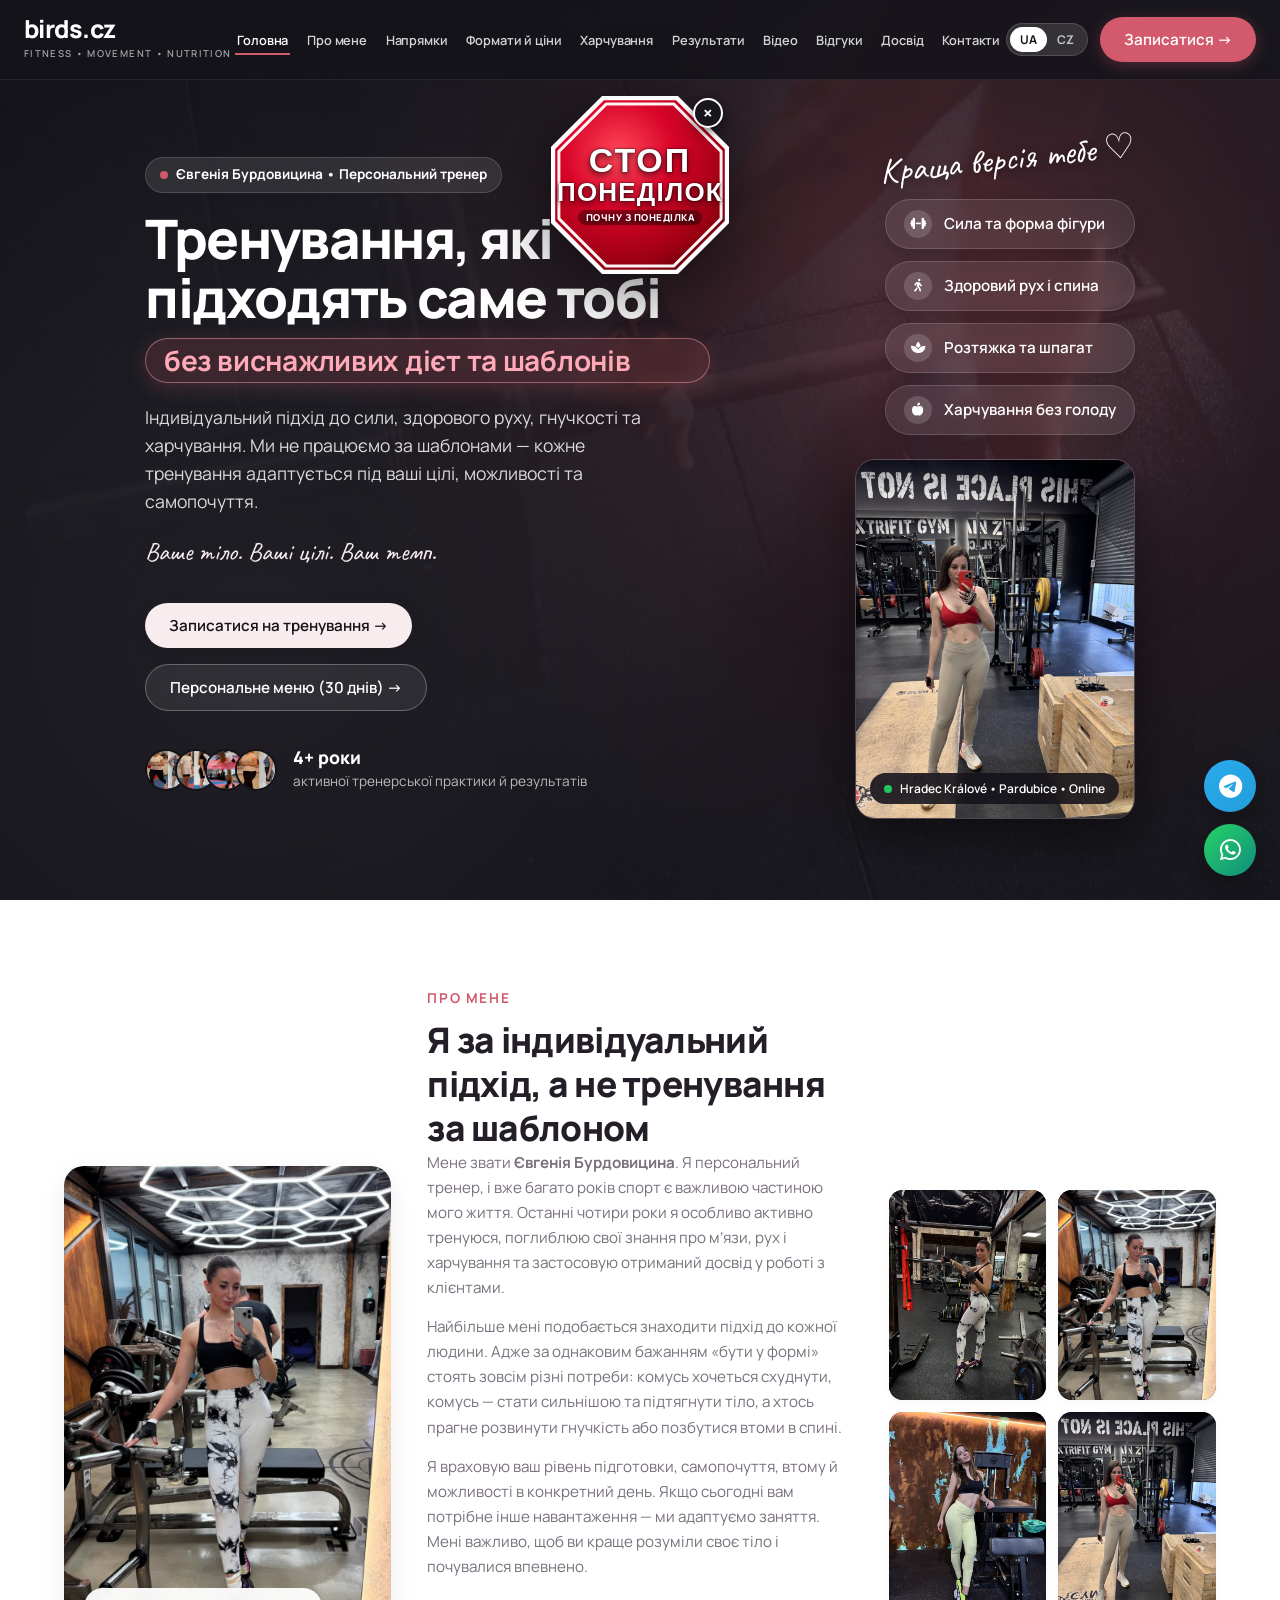
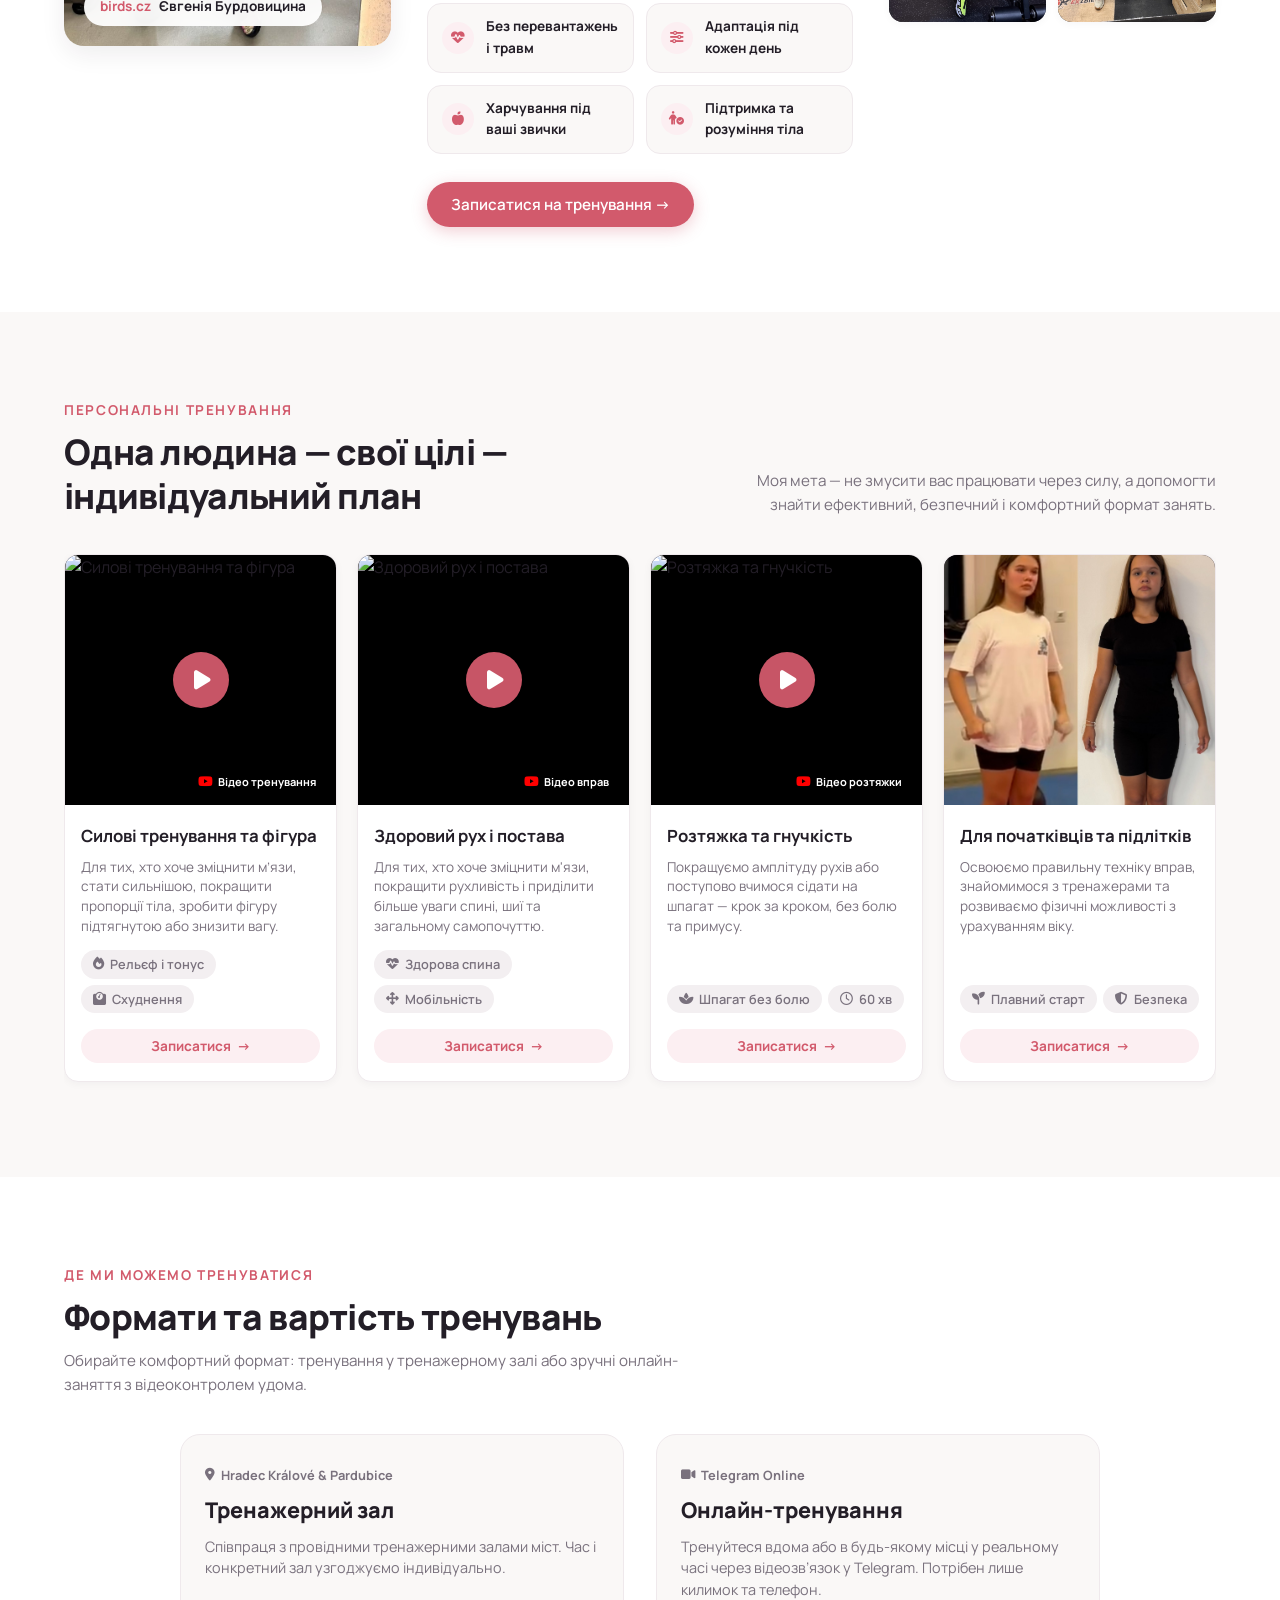
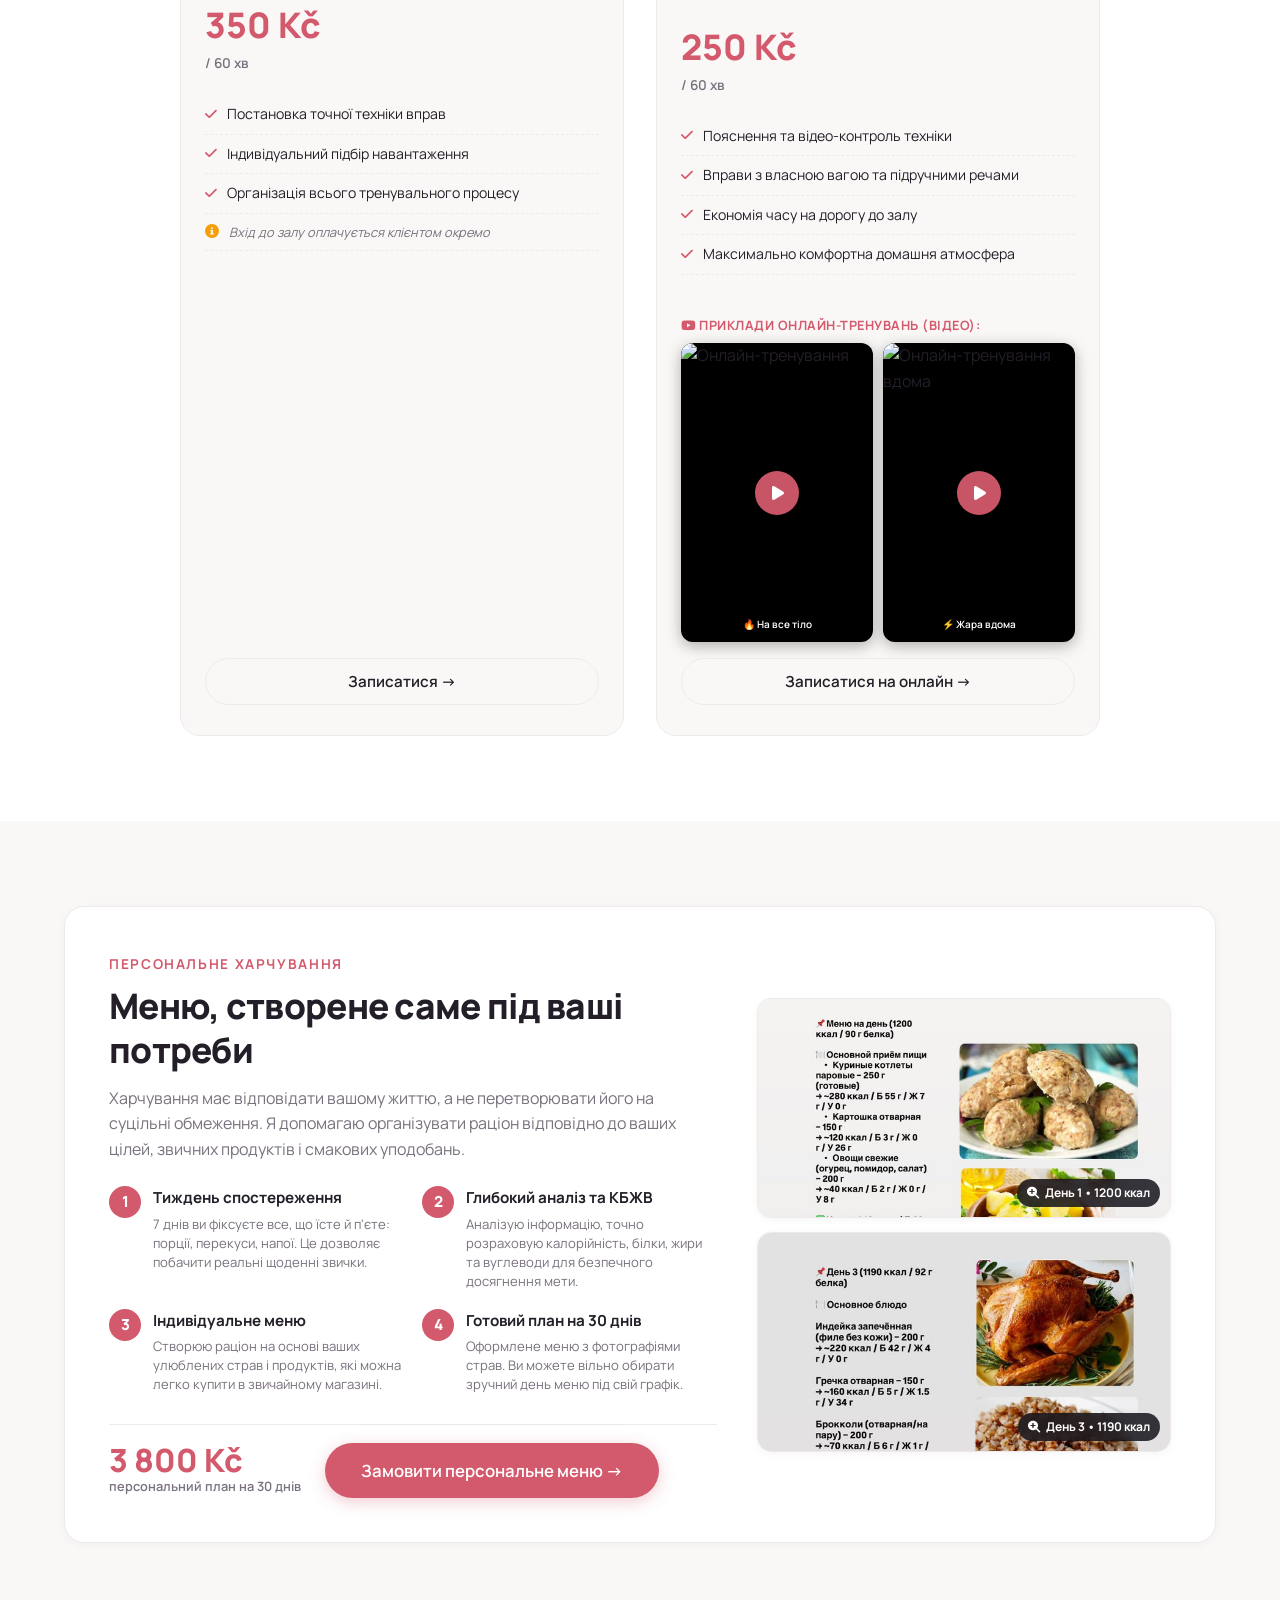
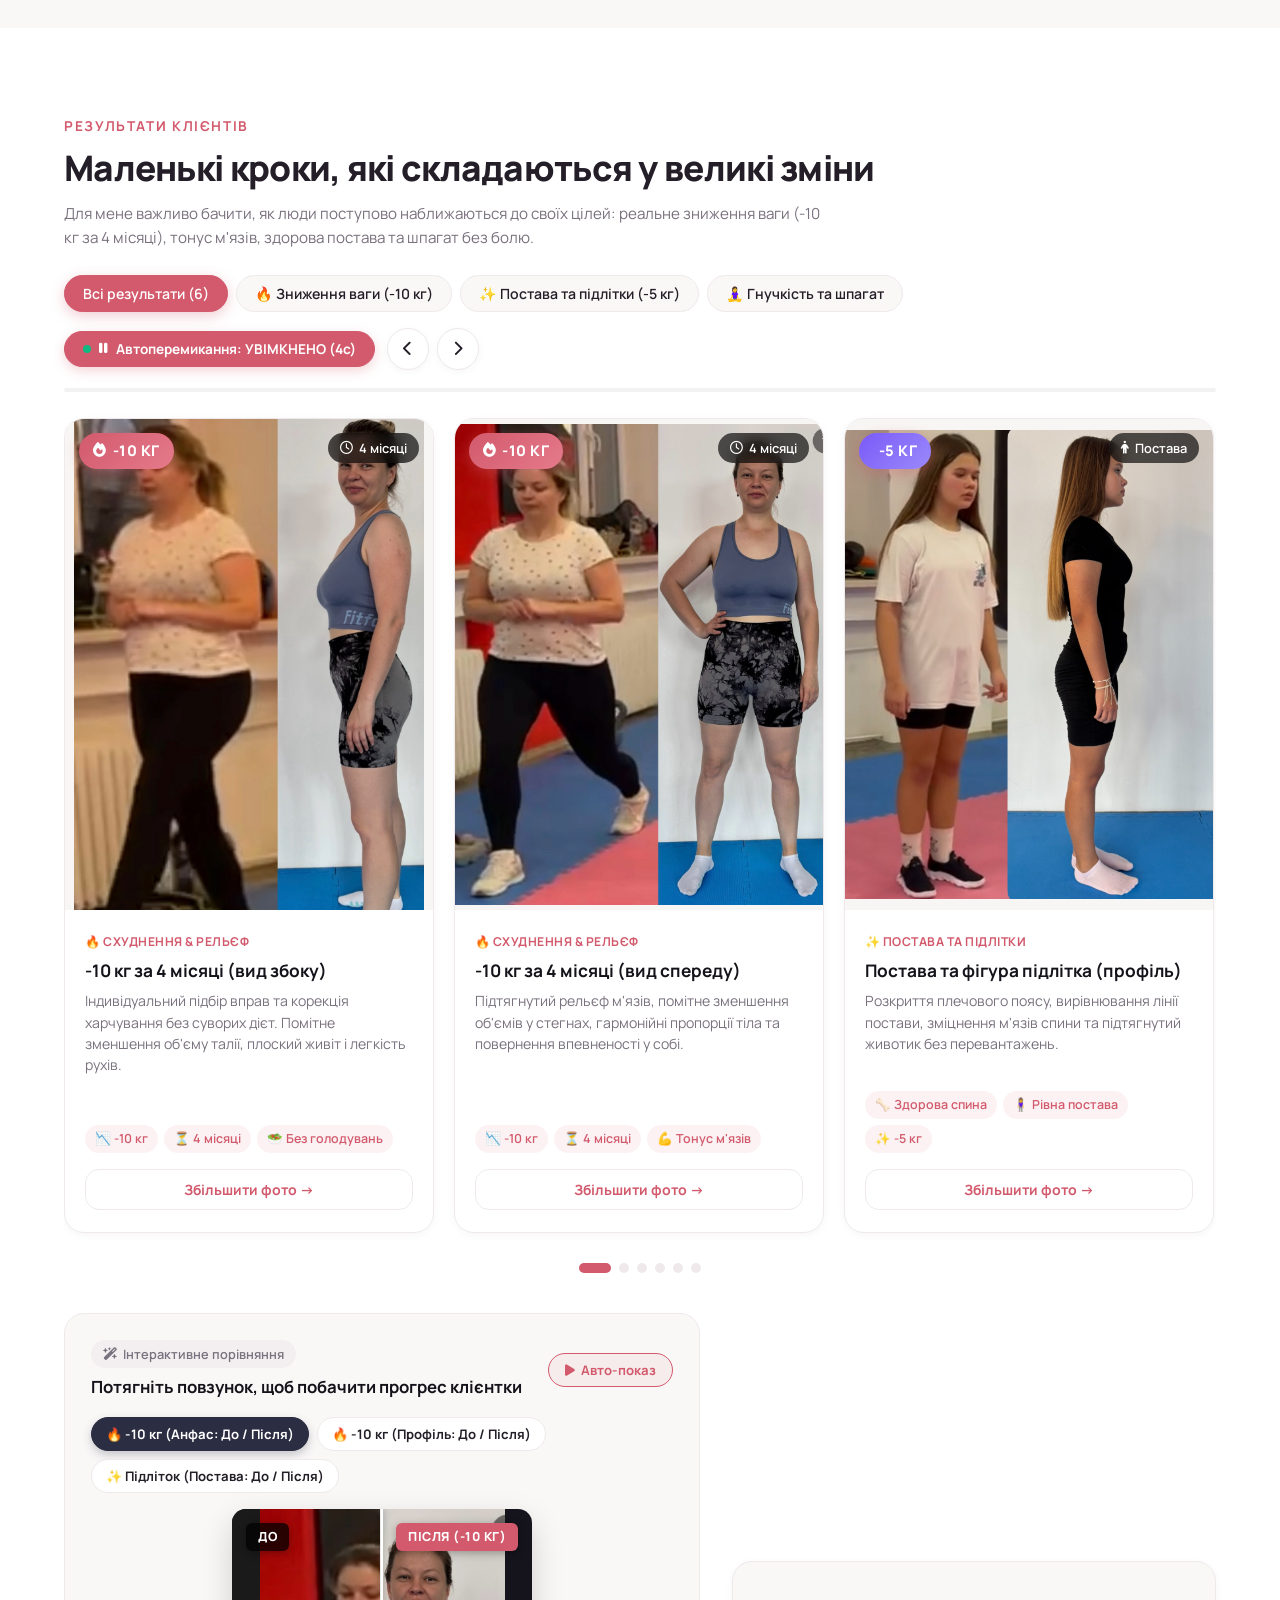
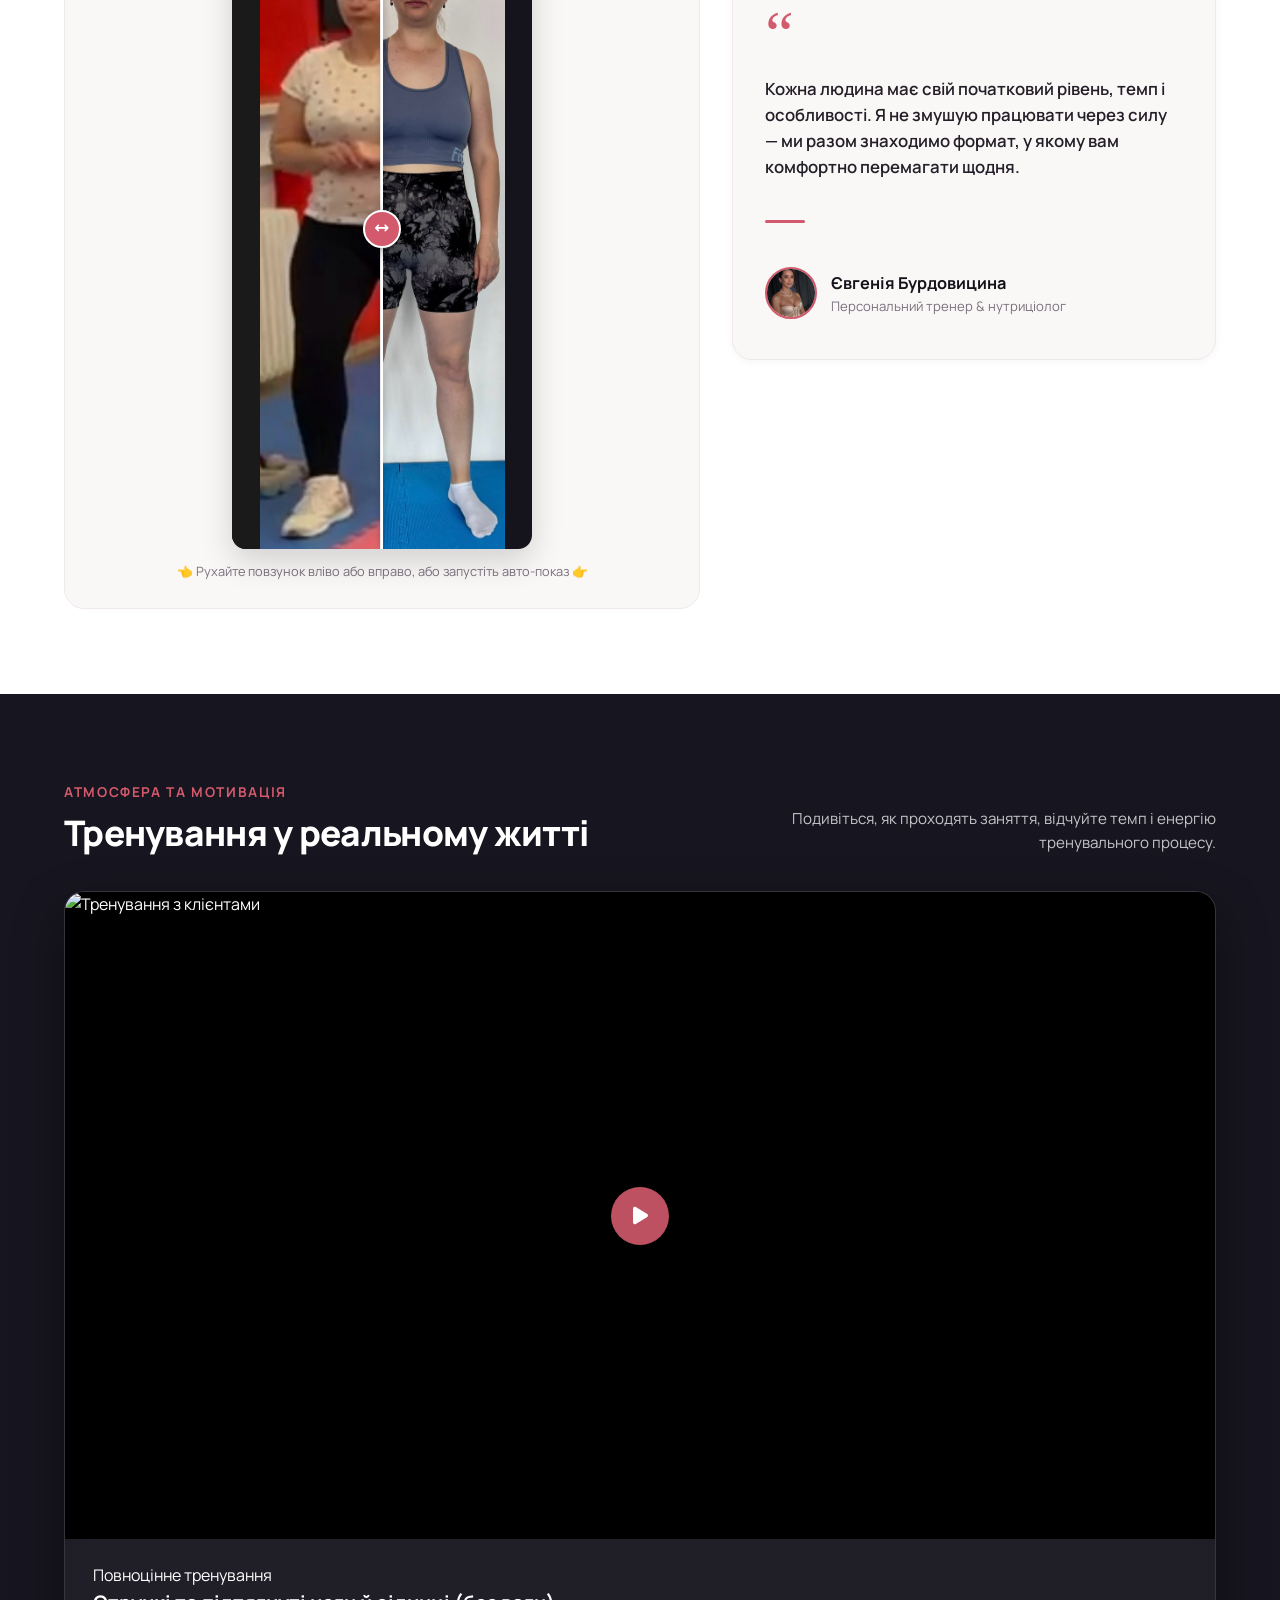
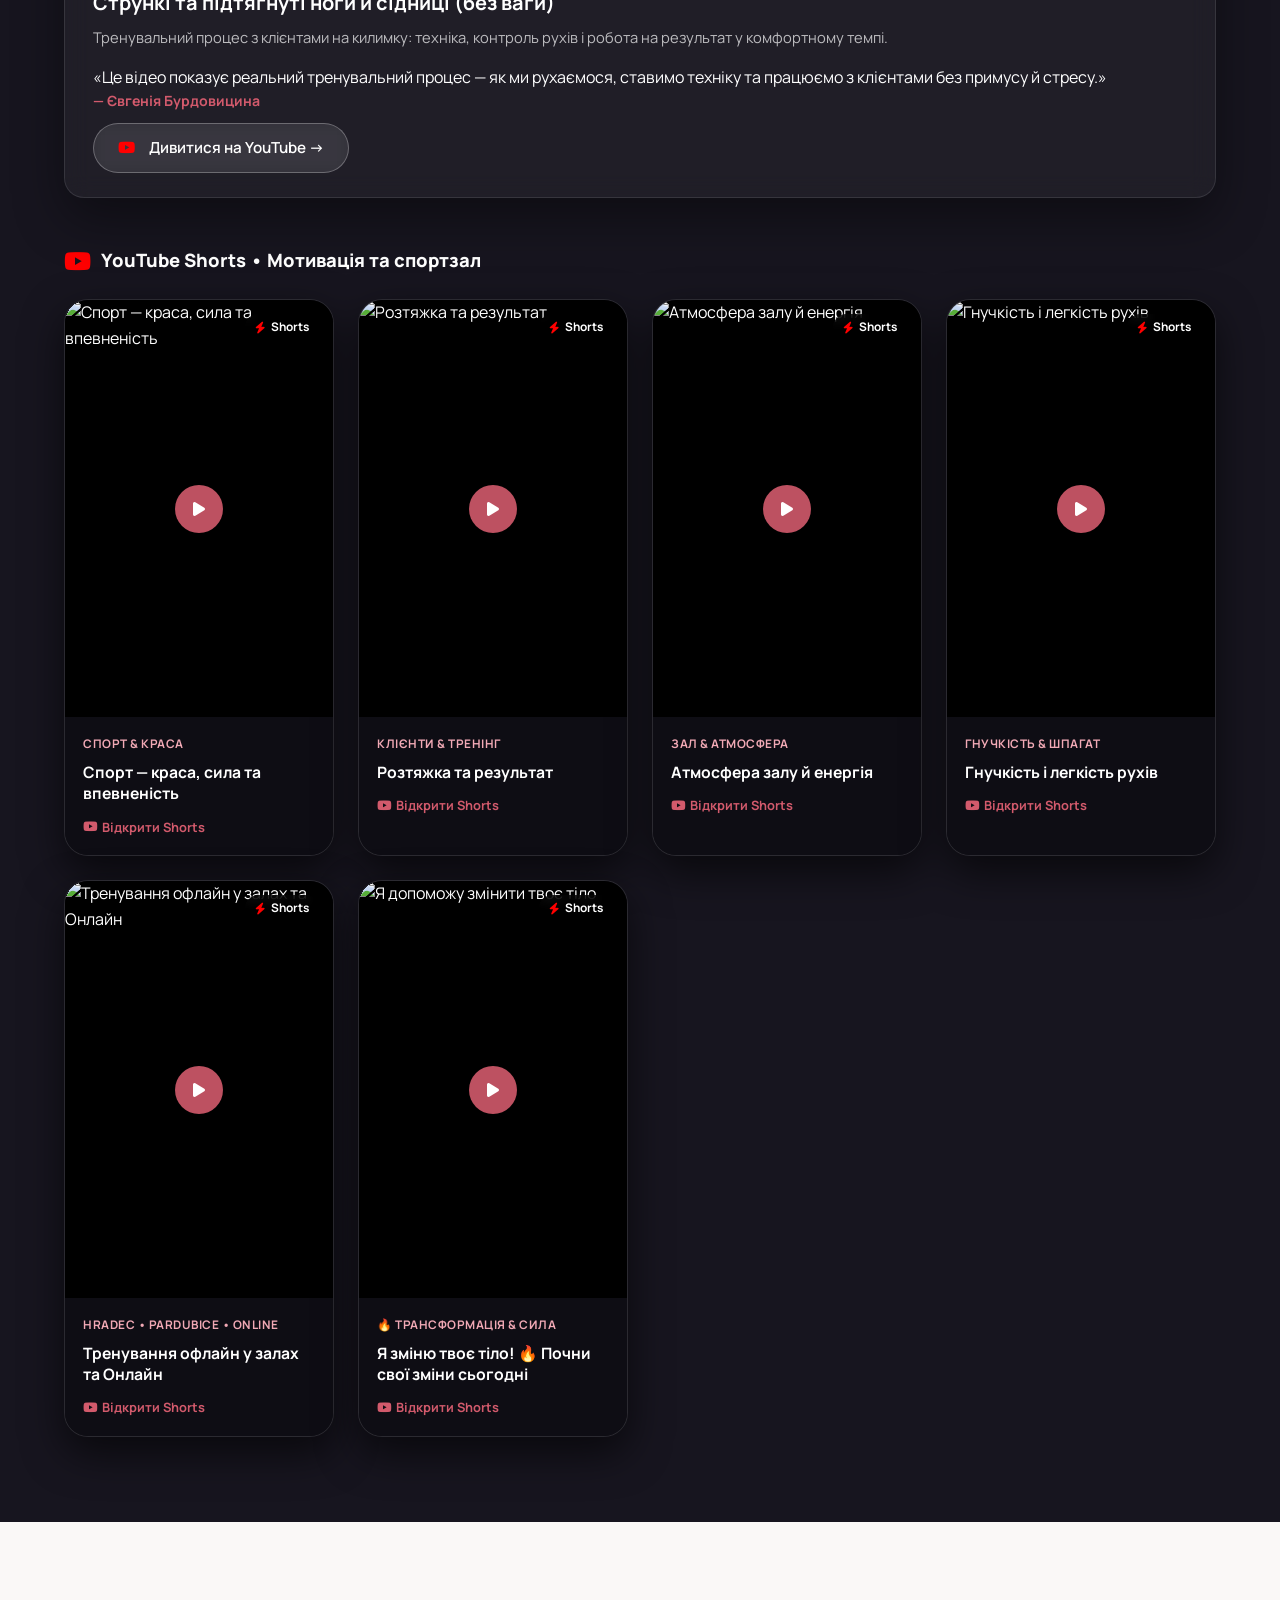
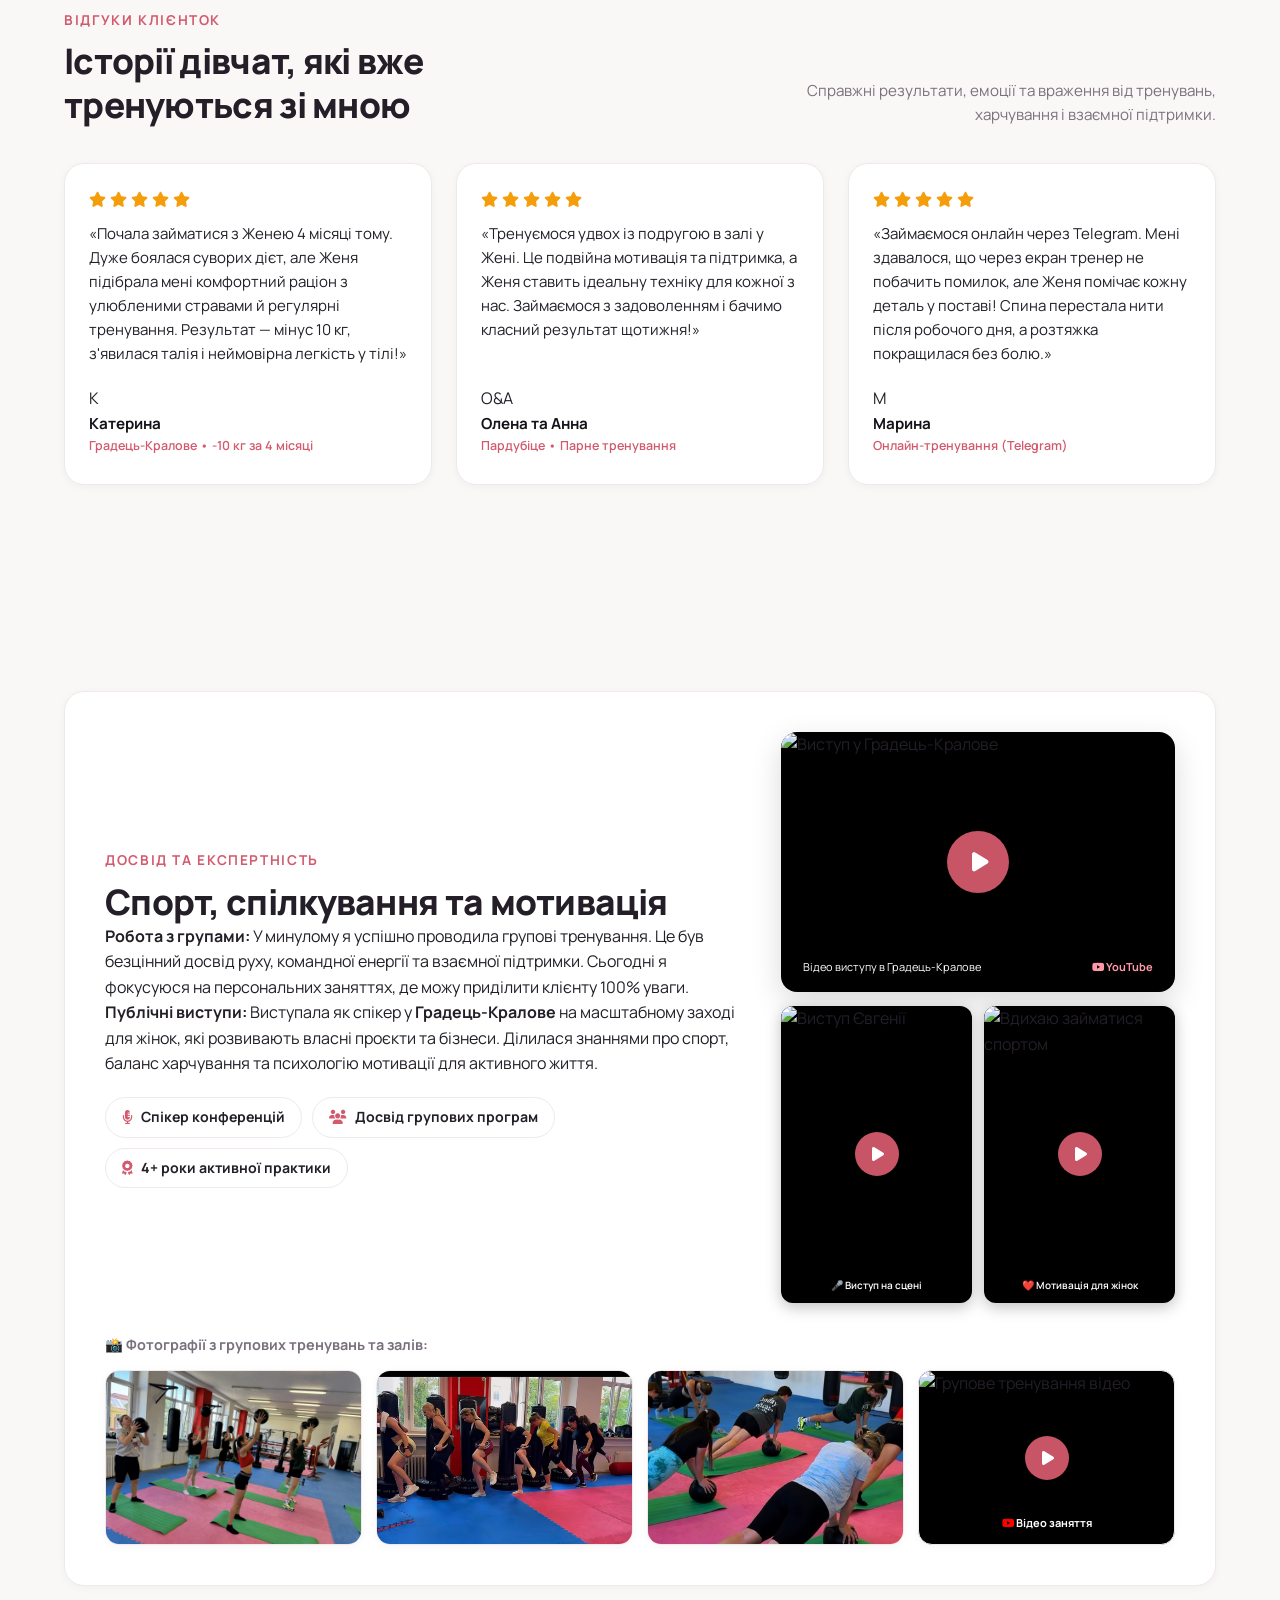
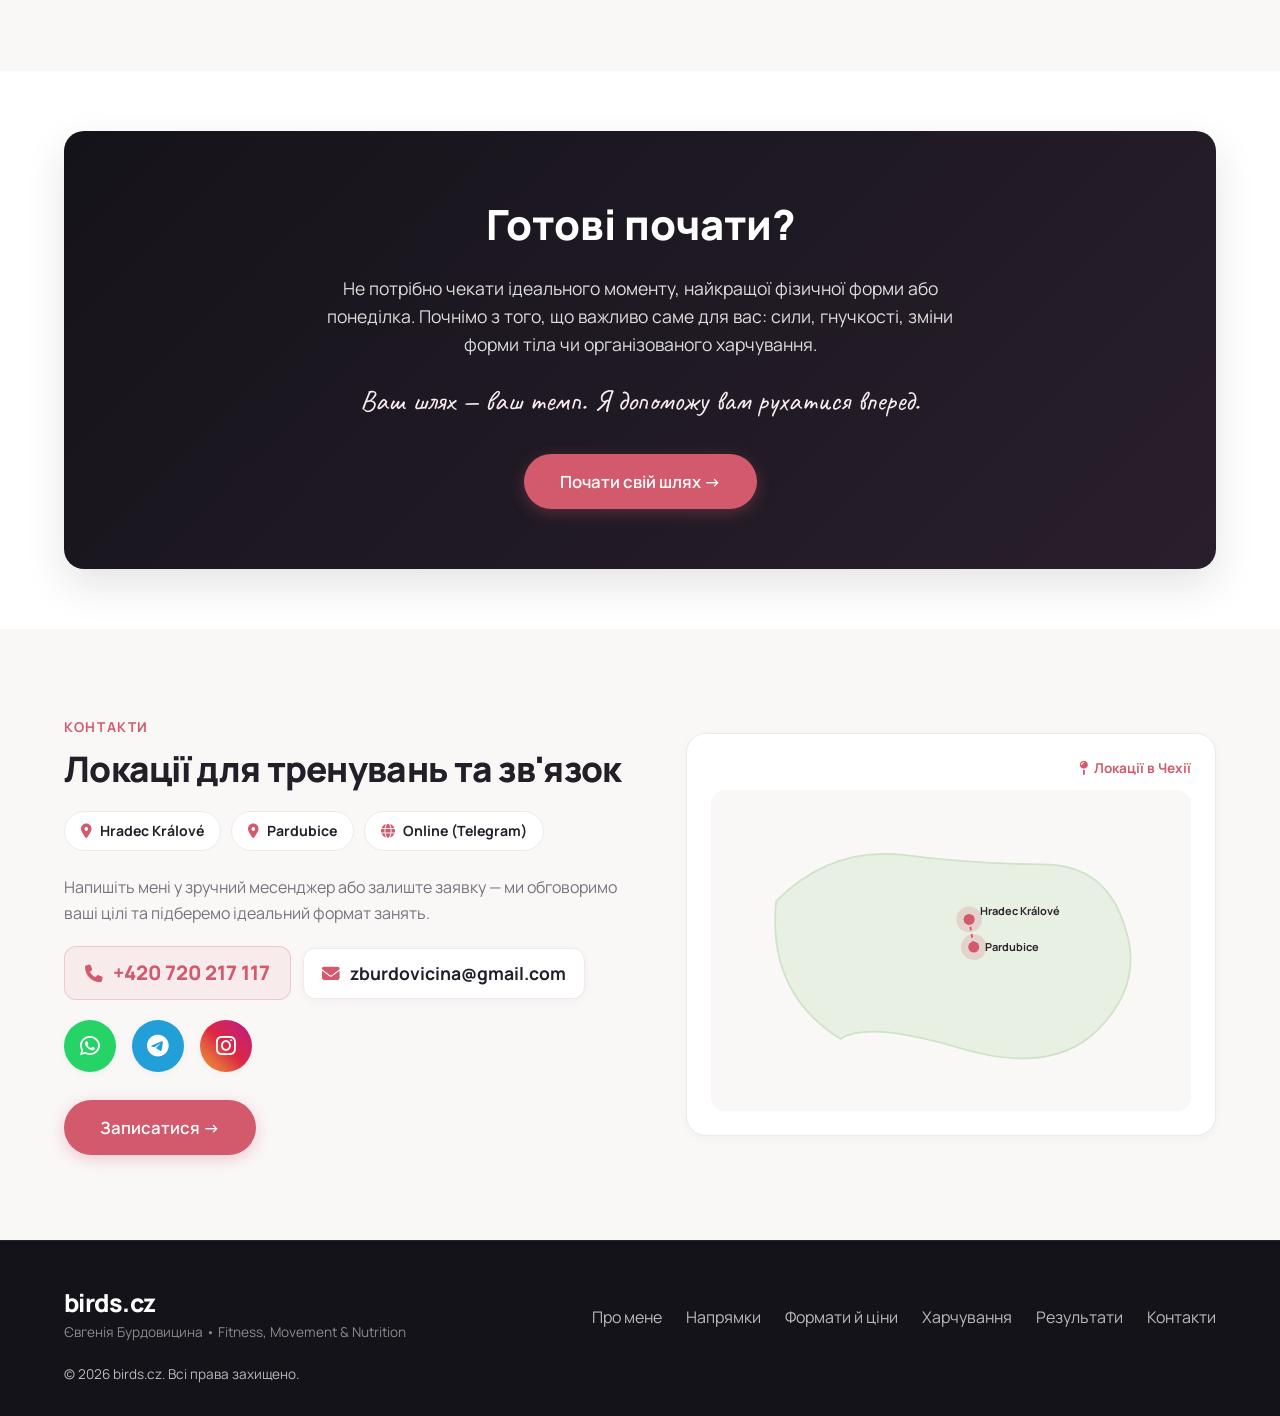
==== commit e9498c38: "Transform runaway button into authentic octagonal STOP road sign with PONDĚLÍ in matching STOP font " ====
--- a/index.html
+++ b/index.html
@@ -67,13 +67,32 @@
 </head>
 <body>
 
-  <!-- ==================== RUNAWAY "START ON MONDAY" 3D STOP BUTTON ==================== -->
+    <!-- ==================== RUNAWAY "START ON MONDAY" 3D STOP SIGN ==================== -->
   <div id="runaway-wrapper">
-    <div id="runaway-btn" role="button" tabindex="0" aria-label="STOP! Почну з понеділка">
+    <div id="runaway-btn" role="button" tabindex="0" aria-label="СТОП ПОНЕДІЛОК">
+      <svg class="stop-sign-svg" viewBox="0 0 180 180" width="100%" height="100%" aria-hidden="true">
+        <defs>
+          <radialGradient id="stopGradUA" cx="38%" cy="32%" r="75%">
+            <stop offset="0%" stop-color="#ff4759" />
+            <stop offset="42%" stop-color="#d90429" />
+            <stop offset="85%" stop-color="#9a0012" />
+            <stop offset="100%" stop-color="#67000b" />
+          </radialGradient>
+        </defs>
+        <!-- Outer metallic white border -->
+        <polygon points="52.7,2 127.3,2 178,52.7 178,127.3 127.3,178 52.7,178 2,127.3 2,52.7"
+                 fill="url(#stopGradUA)" stroke="#ffffff" stroke-width="4.5" stroke-linejoin="round" />
+        <!-- Inner classic white stripe -->
+        <polygon points="56,8 124,8 172,56 172,124 124,172 56,172 8,124 8,56"
+                 fill="none" stroke="#ffffff" stroke-width="3" stroke-linejoin="round" opacity="0.95" />
+      </svg>
+
       <button id="runaway-close-btn" type="button" aria-label="Закрити" title="Закрити">&times;</button>
-      <div class="runaway-btn-content">
-        <span class="runaway-stop-title">STOP!</span>
-        <span class="runaway-stop-sub" data-i18n="runaway_btn">Почну з<br>понеділка</span>
+
+      <div class="runaway-sign-text">
+        <span class="stop-title" data-i18n="runaway_title">СТОП</span>
+        <span class="stop-main-text" data-i18n="runaway_main">ПОНЕДІЛОК</span>
+        <span class="stop-joke-sub" data-i18n="runaway_sub">Почну з понеділка</span>
       </div>
     </div>
   </div>
--- a/styles.css
+++ b/styles.css
@@ -3236,7 +3236,7 @@
   color: #FFFFFF;
 }
 
-/* ==================== RUNAWAY "START ON MONDAY" 3D STOP BUTTON ==================== */
+/* ==================== RUNAWAY "START ON MONDAY" 3D OCTAGONAL STOP SIGN ==================== */
 #runaway-wrapper {
   position: relative;
   width: 100%;
@@ -3249,94 +3249,95 @@
   top: 96px;
   left: 50%;
   transform: translateX(-50%);
-  width: 175px;
-  height: 175px;
-  border-radius: 50%;
-  border: 7px solid #dfe3ea;
-  background: radial-gradient(circle at 35% 28%, #ff4b5e 0%, #ee1b30 42%, #ad0417 80%, #68000b 100%);
-  color: #ffffff;
-  display: flex;
-  flex-direction: column;
-  align-items: center;
-  justify-content: center;
-  text-align: center;
+  width: 178px;
+  height: 178px;
   cursor: pointer;
   user-select: none;
-  padding: 14px;
+  display: flex;
+  align-items: center;
+  justify-content: center;
   box-sizing: border-box;
-  /* Multi-layered metallic chrome bezel & realistic 3D depth */
-  box-shadow: 
-    0 0 0 3px #6b7280,
-    0 0 0 7px #f1f3f7,
-    0 0 0 11px #9ca3af,
-    0 0 0 13px #4b5563,
-    0 18px 42px rgba(0, 0, 0, 0.55),
-    inset 0 5px 12px rgba(255, 255, 255, 0.8),
-    inset 0 -8px 16px rgba(0, 0, 0, 0.75);
   z-index: 9999;
+  filter: drop-shadow(0 16px 36px rgba(0, 0, 0, 0.55));
   transition: transform 0.16s ease, left 0.22s cubic-bezier(0.18, 0.89, 0.32, 1.28), top 0.22s cubic-bezier(0.18, 0.89, 0.32, 1.28);
   animation: runawayBreathe 2.8s ease-in-out infinite;
   touch-action: manipulation;
   -webkit-tap-highlight-color: transparent;
 }
 
-/* Glass shine on top curve */
-#runaway-btn::before {
-  content: '';
+.stop-sign-svg {
   position: absolute;
-  top: 6%;
-  left: 14%;
-  width: 72%;
-  height: 40%;
-  border-radius: 50% 50% 45% 45%;
-  background: linear-gradient(to bottom, rgba(255, 255, 255, 0.7) 0%, rgba(255, 255, 255, 0.08) 100%);
+  top: 0;
+  left: 0;
+  width: 100%;
+  height: 100%;
   pointer-events: none;
-}
-
-.runaway-btn-content {
+  filter: drop-shadow(inset 0 4px 10px rgba(255, 255, 255, 0.4));
+}
+
+.runaway-sign-text {
   position: relative;
   z-index: 2;
   display: flex;
   flex-direction: column;
   align-items: center;
   justify-content: center;
+  text-align: center;
   pointer-events: none;
-}
-
-.runaway-stop-title {
-  font-family: 'Impact', 'Arial Black', -apple-system, sans-serif;
+  margin-top: -2px;
+}
+
+/* STOP sign headline & Pondělí in identical heavy sign typography */
+.stop-title {
+  font-family: 'Impact', 'Arial Black', -apple-system, BlinkMacSystemFont, 'Segoe UI', Roboto, sans-serif;
   font-size: 34px;
   font-weight: 900;
-  letter-spacing: 1.5px;
+  letter-spacing: 2px;
   line-height: 1;
   color: #ffffff;
-  text-shadow: 0 3px 6px rgba(0, 0, 0, 0.55), 0 0 2px rgba(0, 0, 0, 0.9);
+  text-transform: uppercase;
+  text-shadow: 0 3px 6px rgba(0, 0, 0, 0.65), 0 0 2px rgba(0, 0, 0, 0.9);
   margin-bottom: 2px;
 }
 
-.runaway-stop-sub {
-  font-family: var(--font-main, sans-serif);
-  font-size: 13px;
-  font-weight: 800;
-  line-height: 1.15;
-  letter-spacing: 0.4px;
+.stop-main-text {
+  font-family: 'Impact', 'Arial Black', -apple-system, BlinkMacSystemFont, 'Segoe UI', Roboto, sans-serif;
+  font-size: 26px;
+  font-weight: 900;
+  letter-spacing: 1.2px;
+  line-height: 1;
   text-transform: uppercase;
   color: #ffffff;
-  text-shadow: 0 2px 4px rgba(0, 0, 0, 0.5);
-}
-
-/* Close "X" Button */
+  text-shadow: 0 3px 6px rgba(0, 0, 0, 0.65), 0 0 2px rgba(0, 0, 0, 0.9);
+  margin-bottom: 5px;
+}
+
+.stop-joke-sub {
+  font-family: var(--font-main, sans-serif);
+  font-size: 9.5px;
+  font-weight: 800;
+  letter-spacing: 0.5px;
+  text-transform: uppercase;
+  color: #ffffff;
+  text-shadow: 0 2px 4px rgba(0, 0, 0, 0.7);
+  background: rgba(0, 0, 0, 0.38);
+  padding: 2px 8px;
+  border-radius: 9999px;
+  line-height: 1.2;
+}
+
+/* Close "X" Button on top-right octagon facet */
 #runaway-close-btn {
   position: absolute;
-  top: -6px;
-  right: -6px;
-  width: 32px;
-  height: 32px;
+  top: 2px;
+  right: 6px;
+  width: 30px;
+  height: 30px;
   border-radius: 50%;
   background: #18151D;
   color: #FFFFFF;
   border: 2px solid #FFFFFF;
-  font-size: 20px;
+  font-size: 19px;
   font-weight: 700;
   line-height: 1;
   display: flex;
@@ -3344,7 +3345,7 @@
   justify-content: center;
   cursor: pointer;
   z-index: 20;
-  box-shadow: 0 4px 12px rgba(0, 0, 0, 0.45);
+  box-shadow: 0 4px 12px rgba(0, 0, 0, 0.55);
   transition: transform 0.2s ease, background-color 0.2s ease, color 0.2s ease;
   pointer-events: auto;
   touch-action: manipulation;
@@ -3355,31 +3356,17 @@
   background: #ee1b30;
   color: #FFFFFF;
   transform: scale(1.18);
-  box-shadow: 0 6px 16px rgba(238, 27, 48, 0.5);
+  box-shadow: 0 6px 16px rgba(238, 27, 48, 0.6);
 }
 
 @keyframes runawayBreathe {
   0%, 100% {
     transform: translateX(-50%) scale(1);
-    box-shadow: 
-      0 0 0 3px #6b7280,
-      0 0 0 7px #f1f3f7,
-      0 0 0 11px #9ca3af,
-      0 0 0 13px #4b5563,
-      0 18px 42px rgba(0, 0, 0, 0.55),
-      inset 0 5px 12px rgba(255, 255, 255, 0.8),
-      inset 0 -8px 16px rgba(0, 0, 0, 0.75);
+    filter: drop-shadow(0 16px 36px rgba(0, 0, 0, 0.55));
   }
   50% {
     transform: translateX(-50%) scale(1.05);
-    box-shadow: 
-      0 0 0 3px #8b939f,
-      0 0 0 8px #ffffff,
-      0 0 0 12px #9ca3af,
-      0 0 0 14px rgba(238, 27, 48, 0.4),
-      0 22px 48px rgba(238, 27, 48, 0.5),
-      inset 0 5px 12px rgba(255, 255, 255, 0.9),
-      inset 0 -8px 16px rgba(0, 0, 0, 0.75);
+    filter: drop-shadow(0 22px 46px rgba(238, 27, 48, 0.5));
   }
 }
 
@@ -3391,33 +3378,29 @@
 @media (max-width: 768px) {
   #runaway-btn {
     top: 86px;
-    width: 135px;
-    height: 135px;
-    padding: 10px;
-    border-width: 5px;
-    box-shadow: 
-      0 0 0 2px #6b7280,
-      0 0 0 5px #f1f3f7,
-      0 0 0 8px #9ca3af,
-      0 0 0 10px #4b5563,
-      0 14px 30px rgba(0, 0, 0, 0.5),
-      inset 0 4px 10px rgba(255, 255, 255, 0.8),
-      inset 0 -6px 12px rgba(0, 0, 0, 0.75);
-  }
-
-  .runaway-stop-title {
-    font-size: 26px;
-  }
-
-  .runaway-stop-sub {
-    font-size: 11px;
+    width: 142px;
+    height: 142px;
+  }
+
+  .stop-title {
+    font-size: 28px;
+  }
+
+  .stop-main-text {
+    font-size: 21px;
+    letter-spacing: 0.8px;
+  }
+
+  .stop-joke-sub {
+    font-size: 8.5px;
+    padding: 1px 6px;
   }
 
   #runaway-close-btn {
-    width: 28px;
-    height: 28px;
-    font-size: 17px;
-    top: -4px;
-    right: -4px;
-  }
-}
+    width: 26px;
+    height: 26px;
+    font-size: 16px;
+    top: 0;
+    right: 4px;
+  }
+}
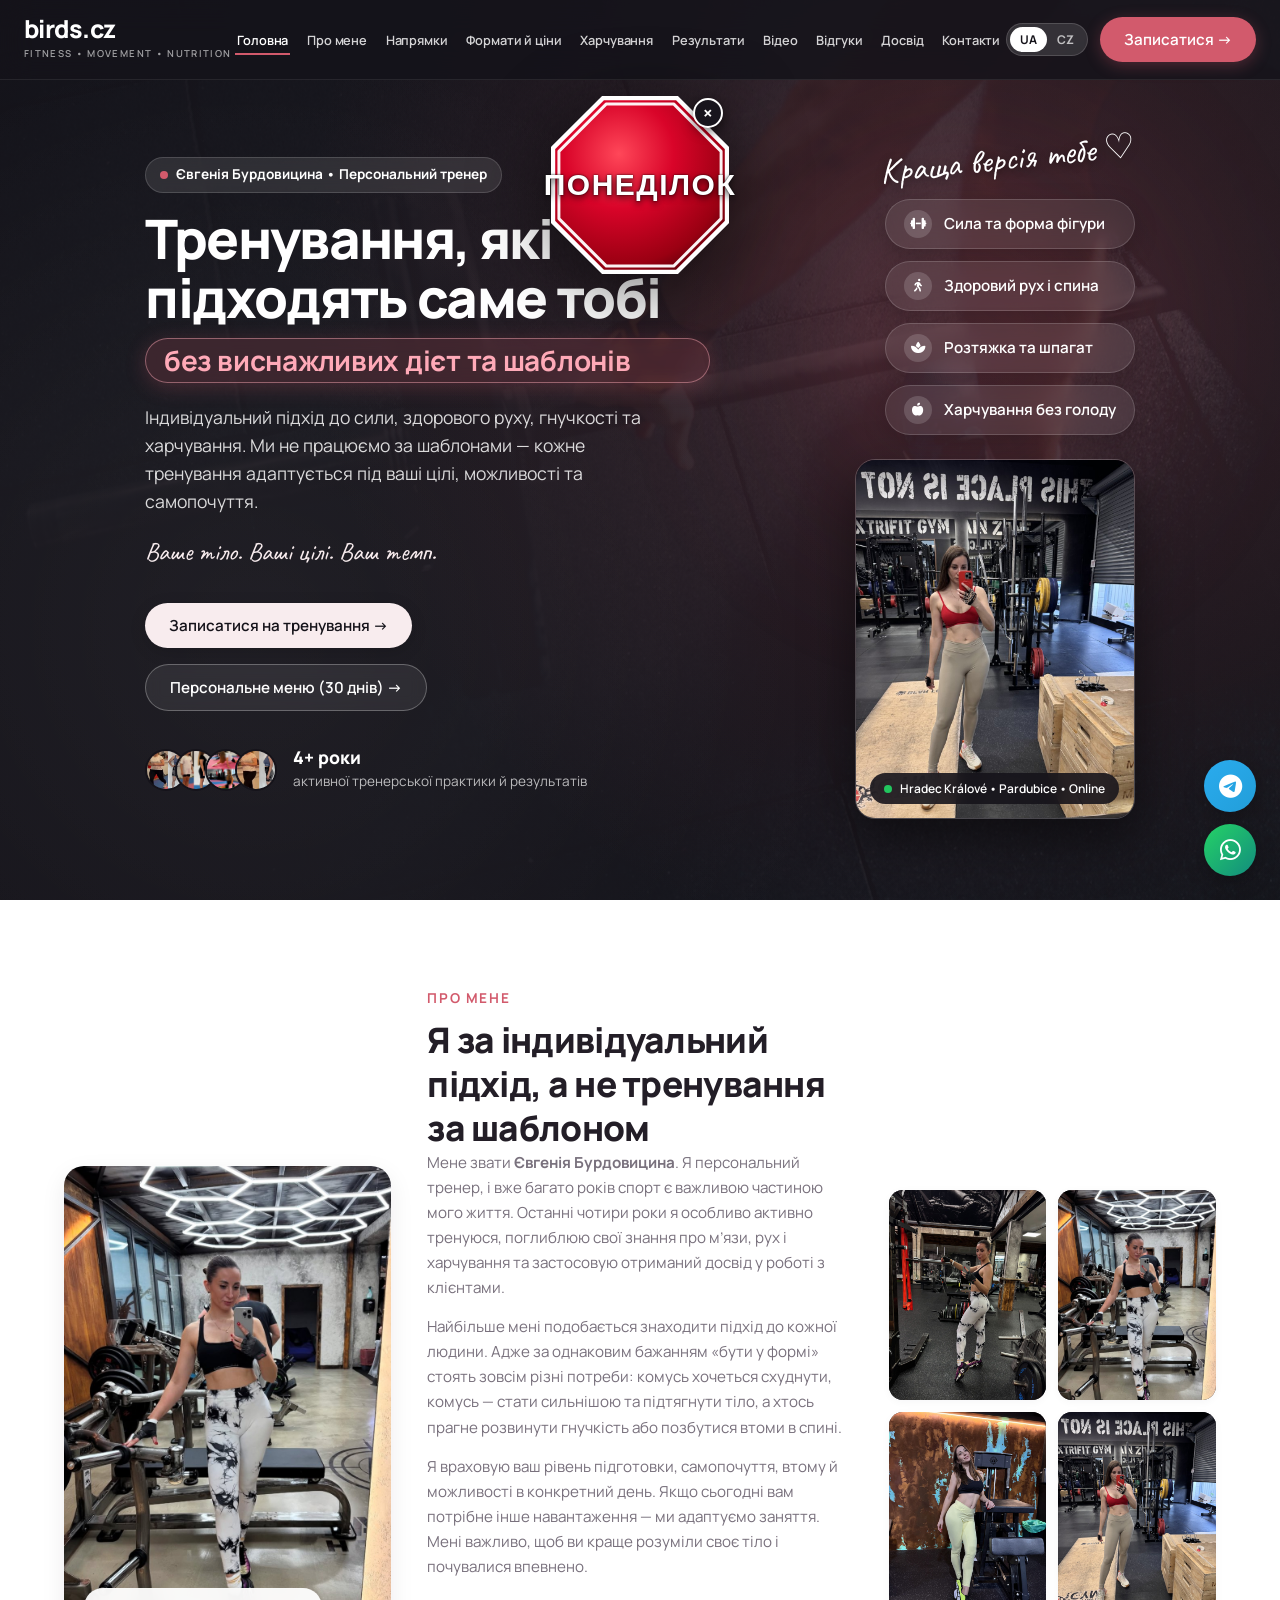
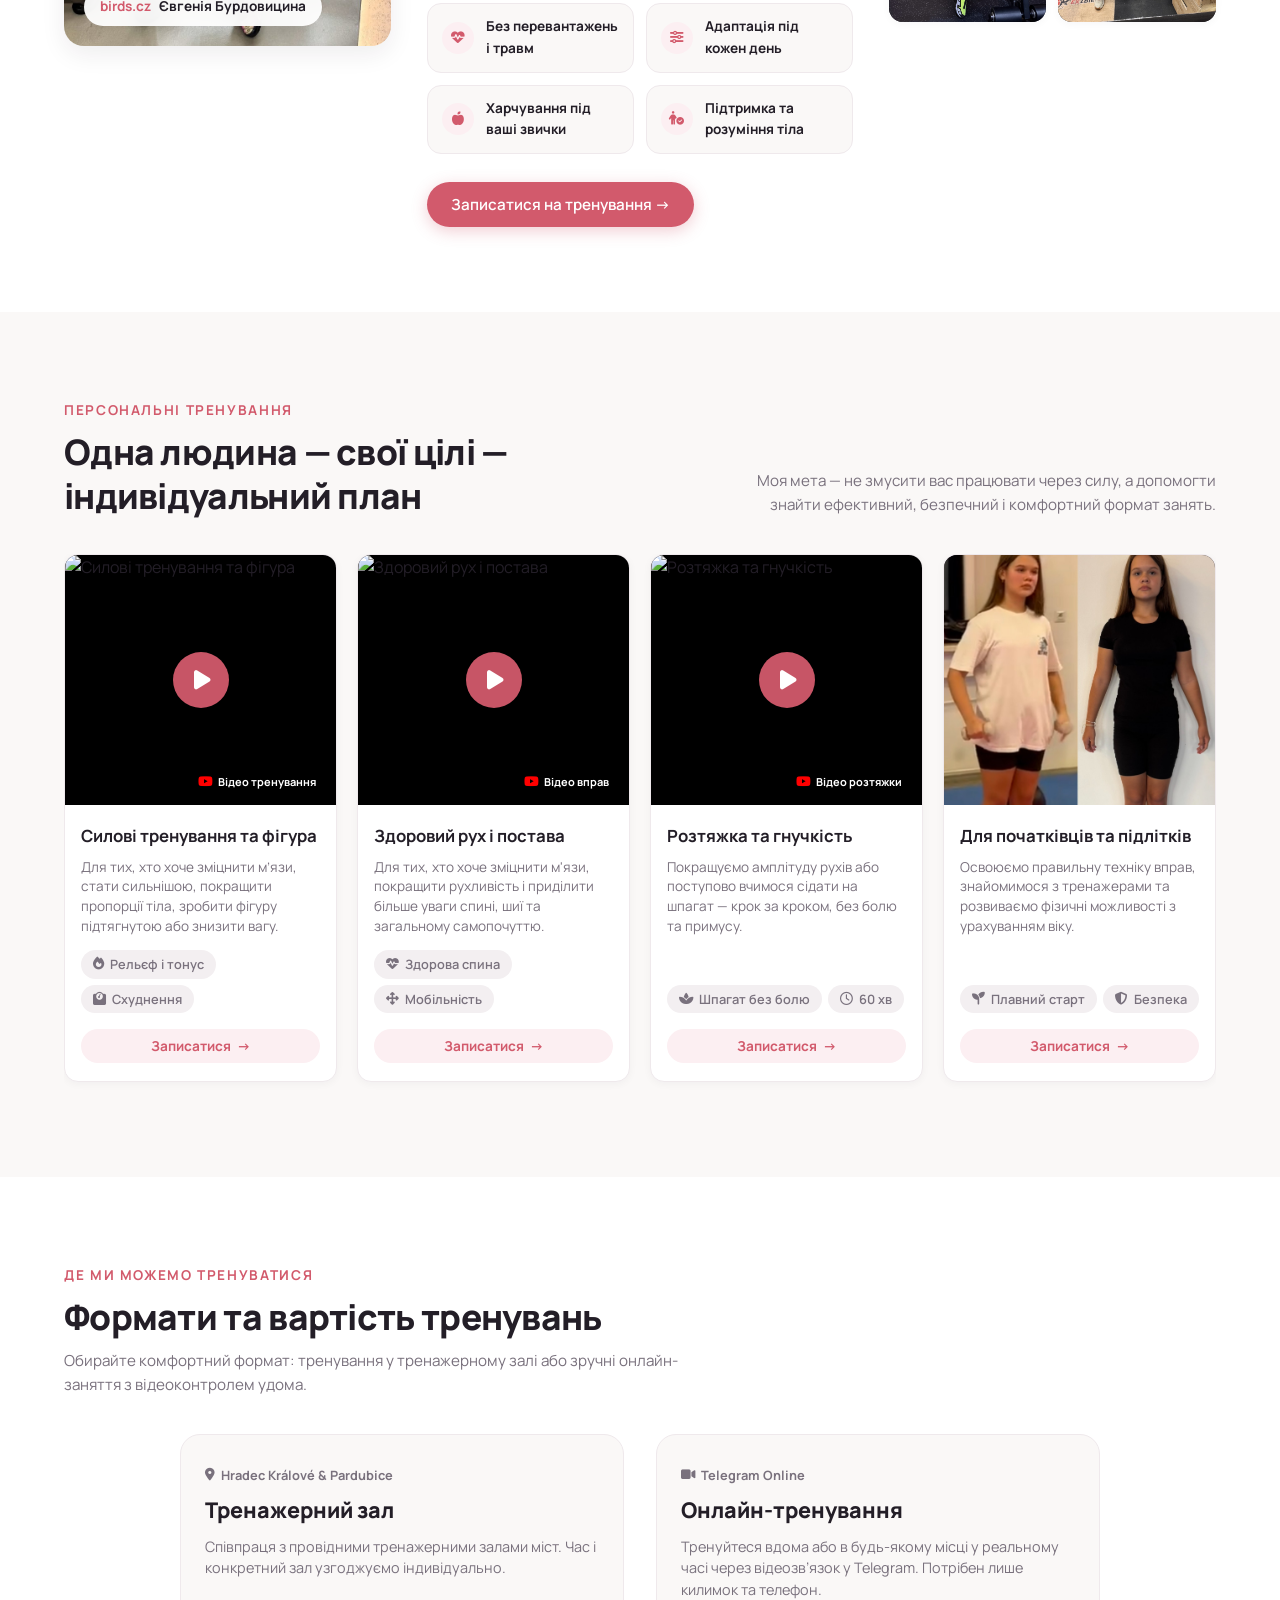
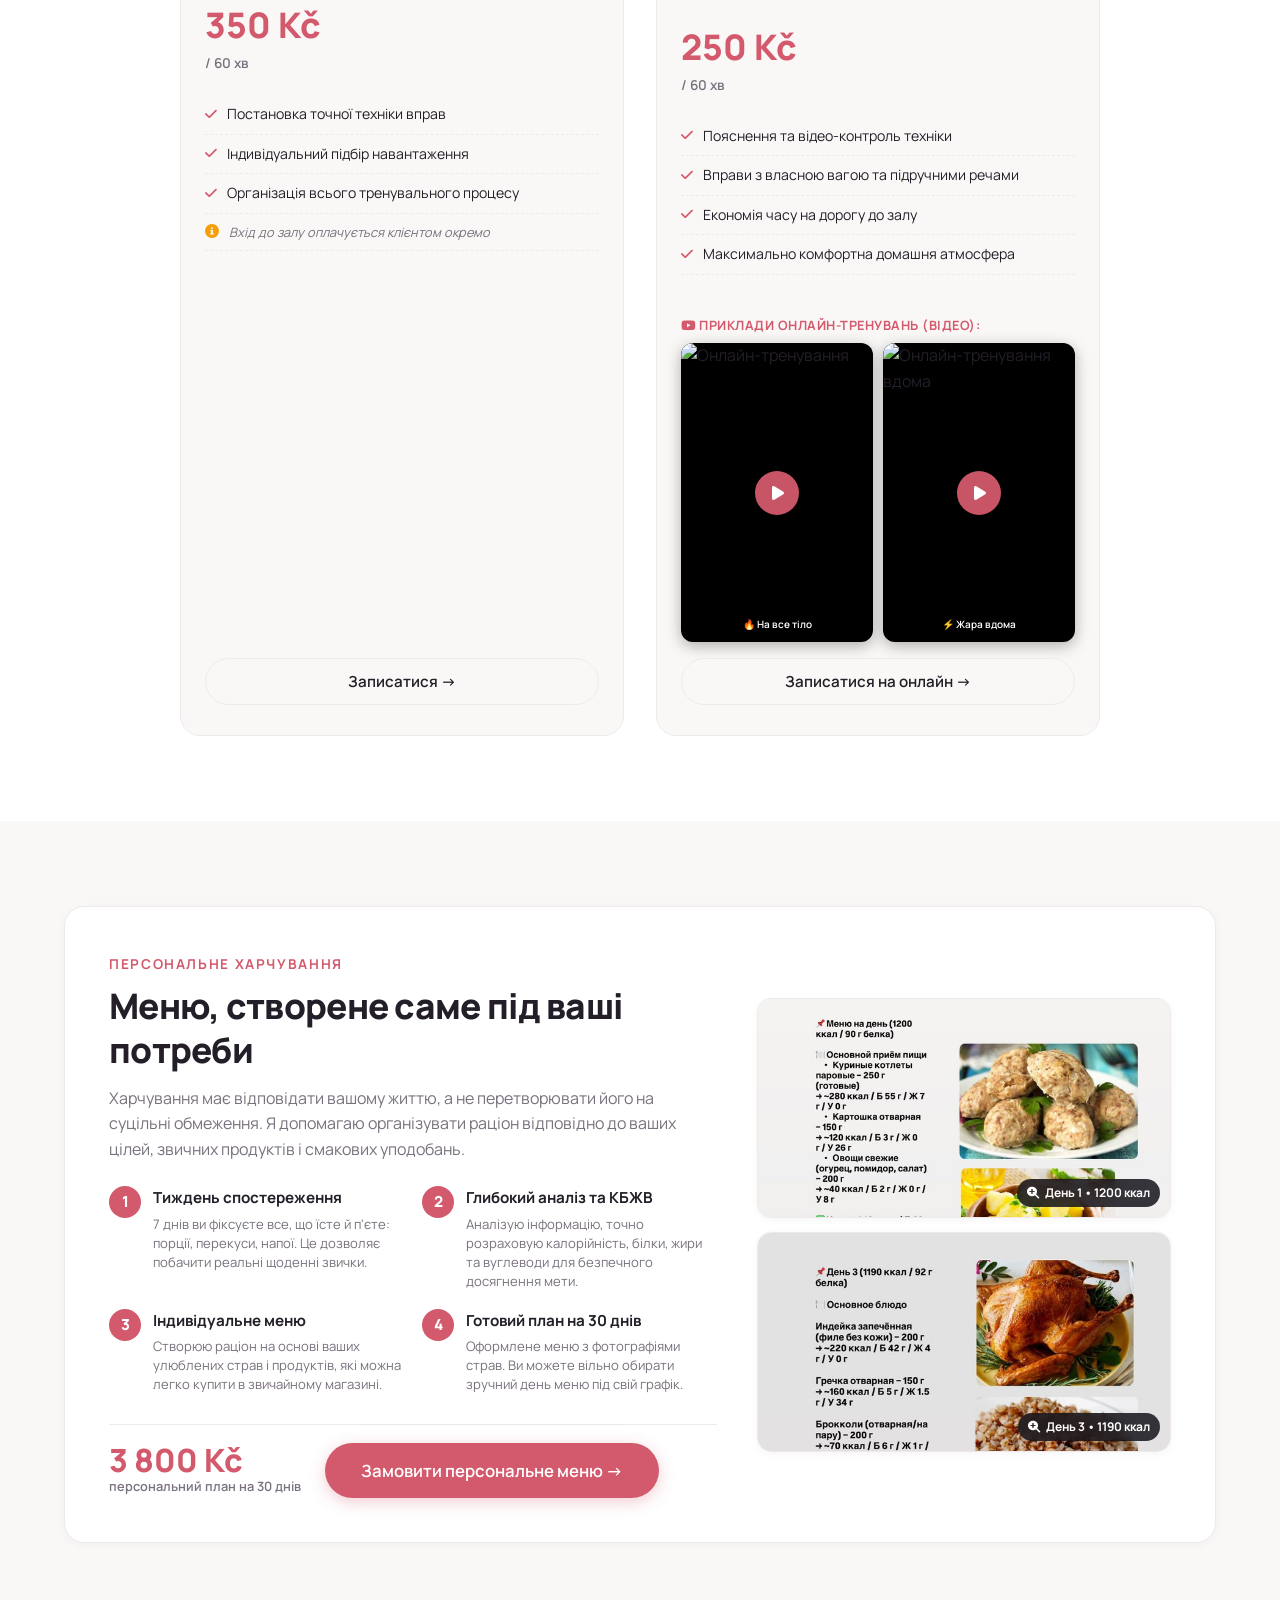
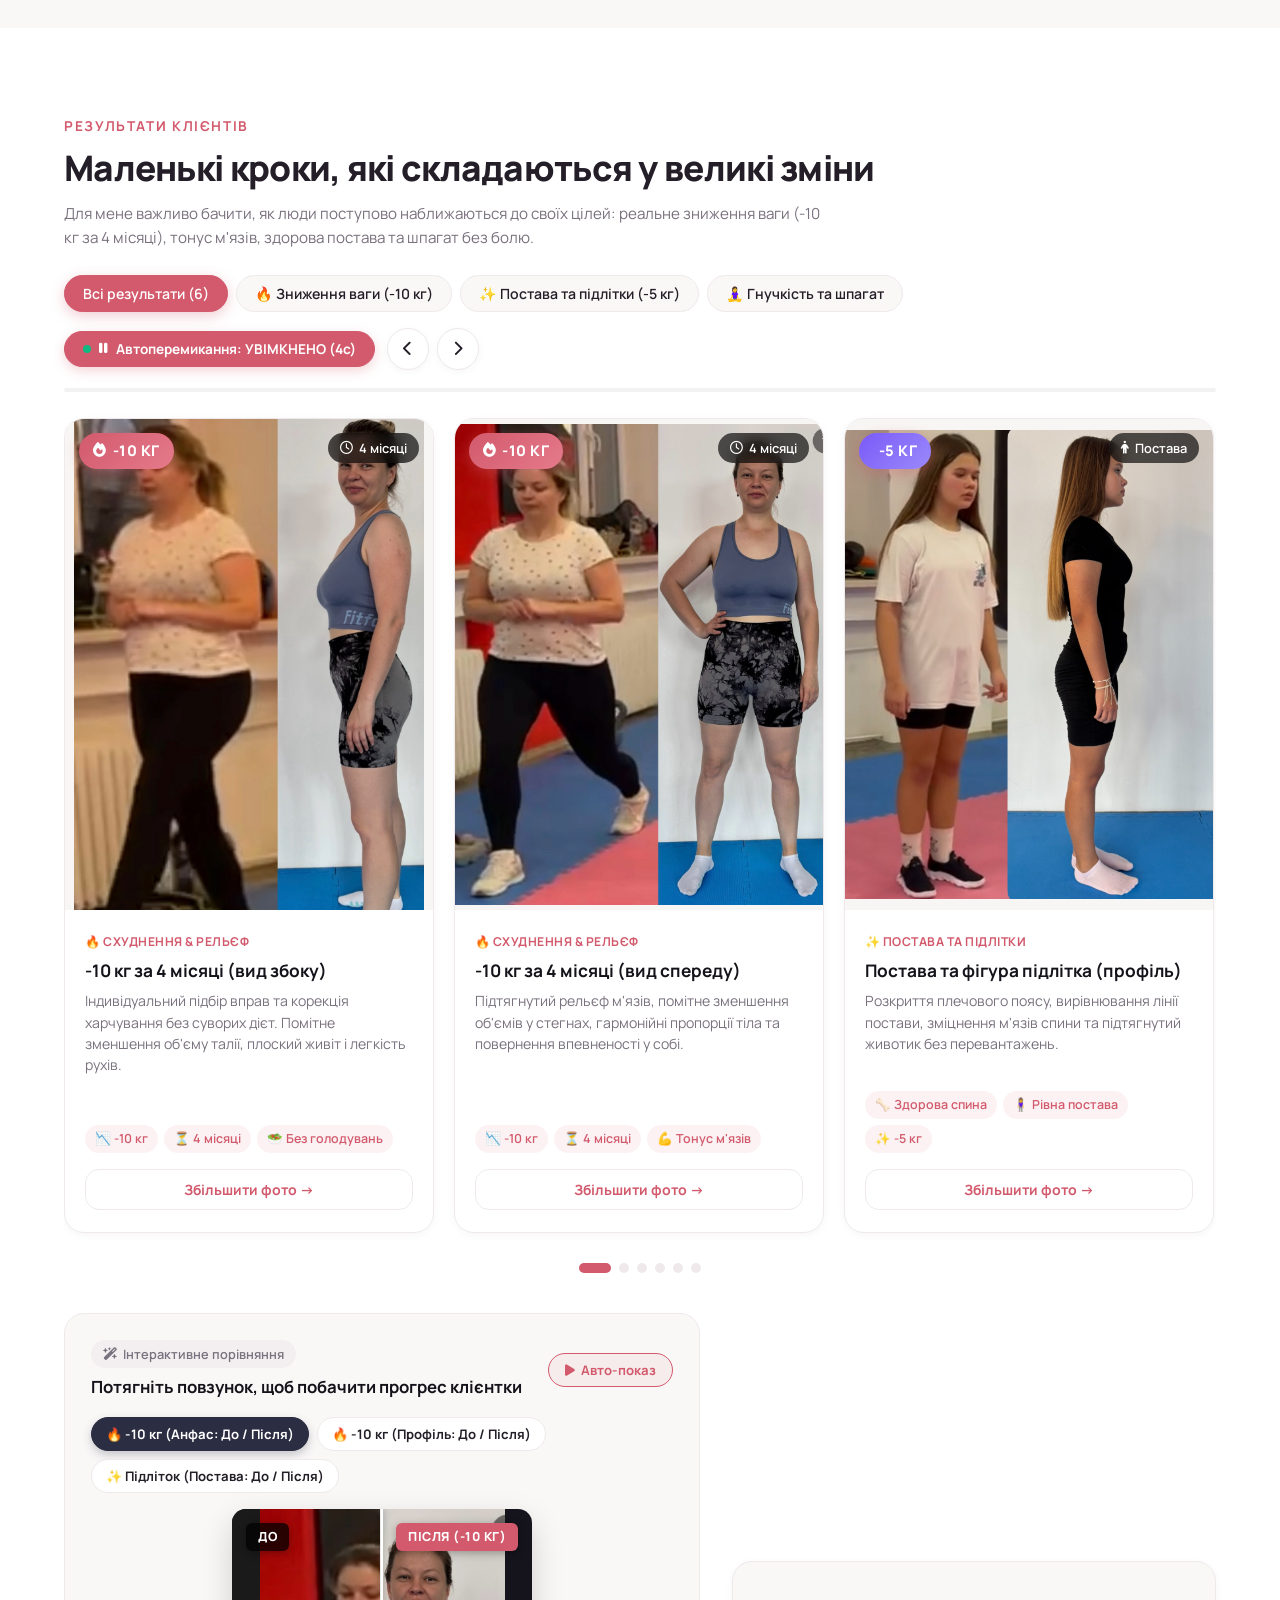
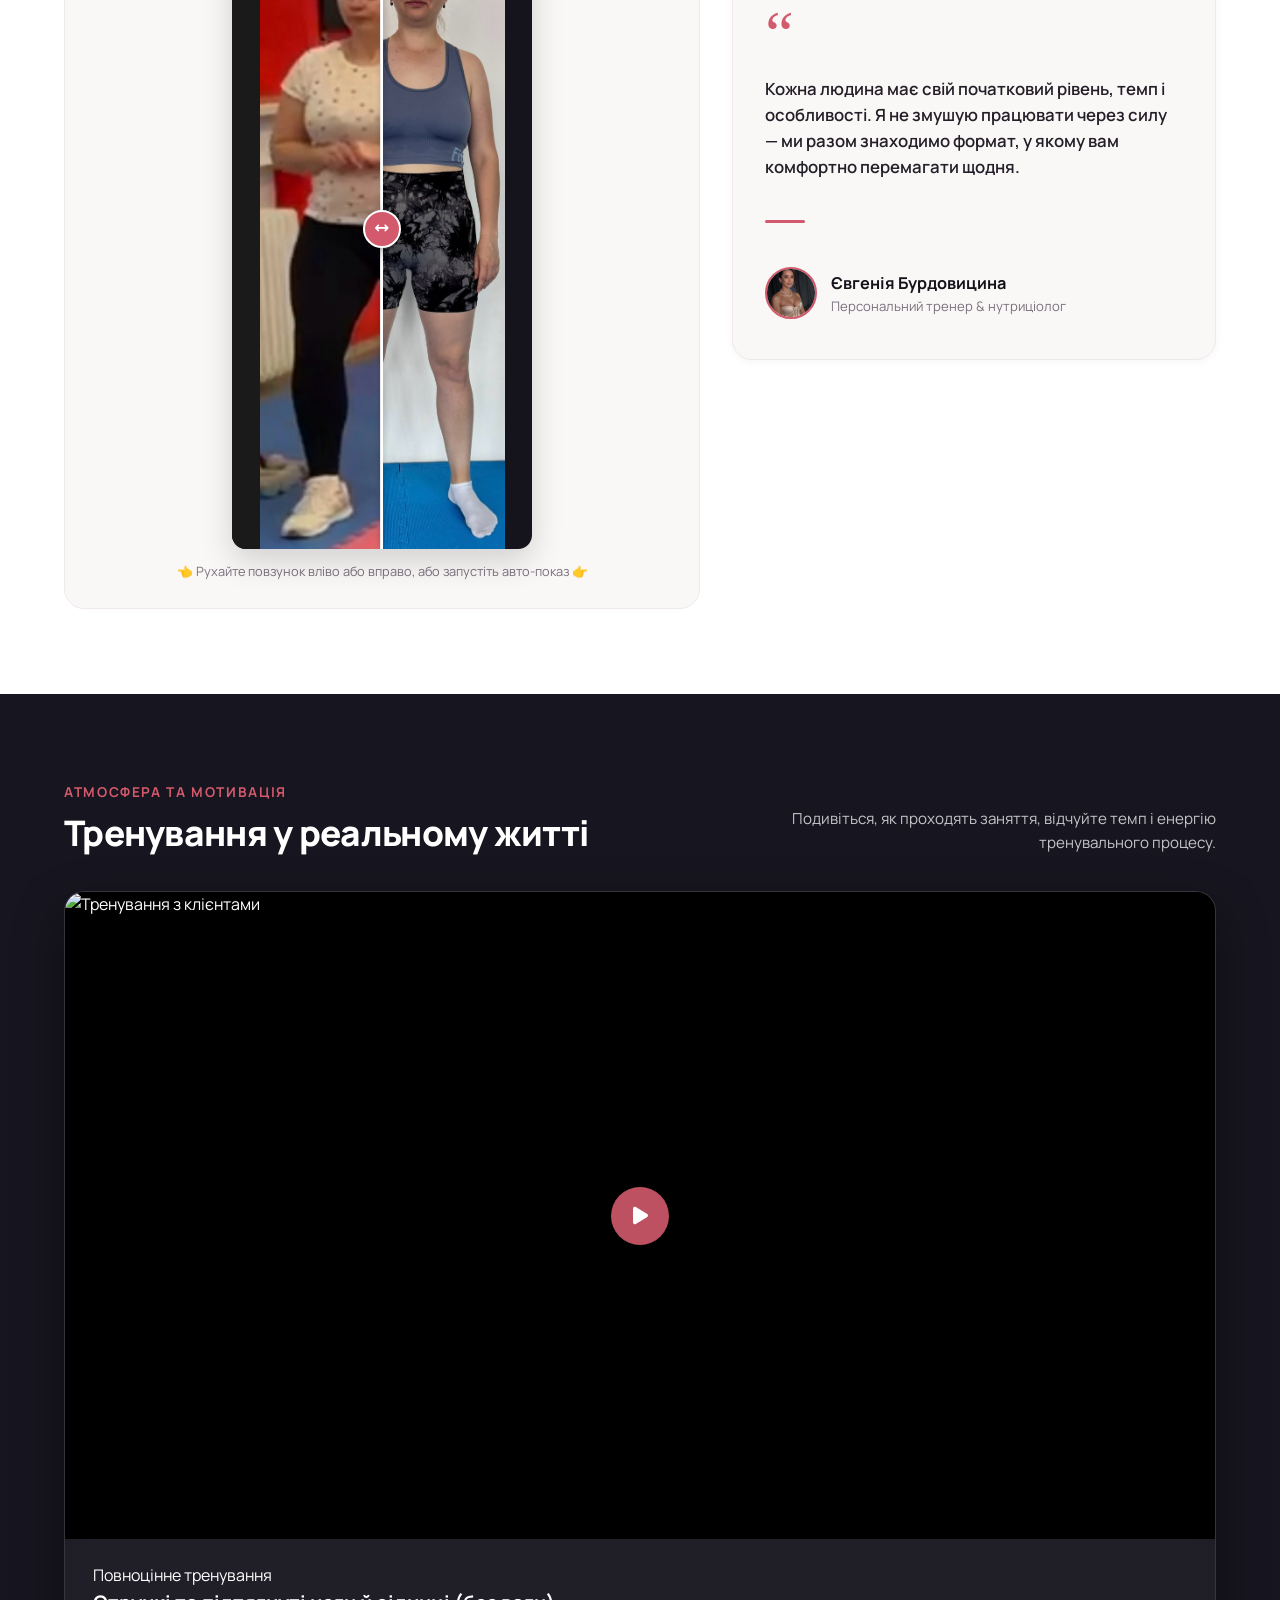
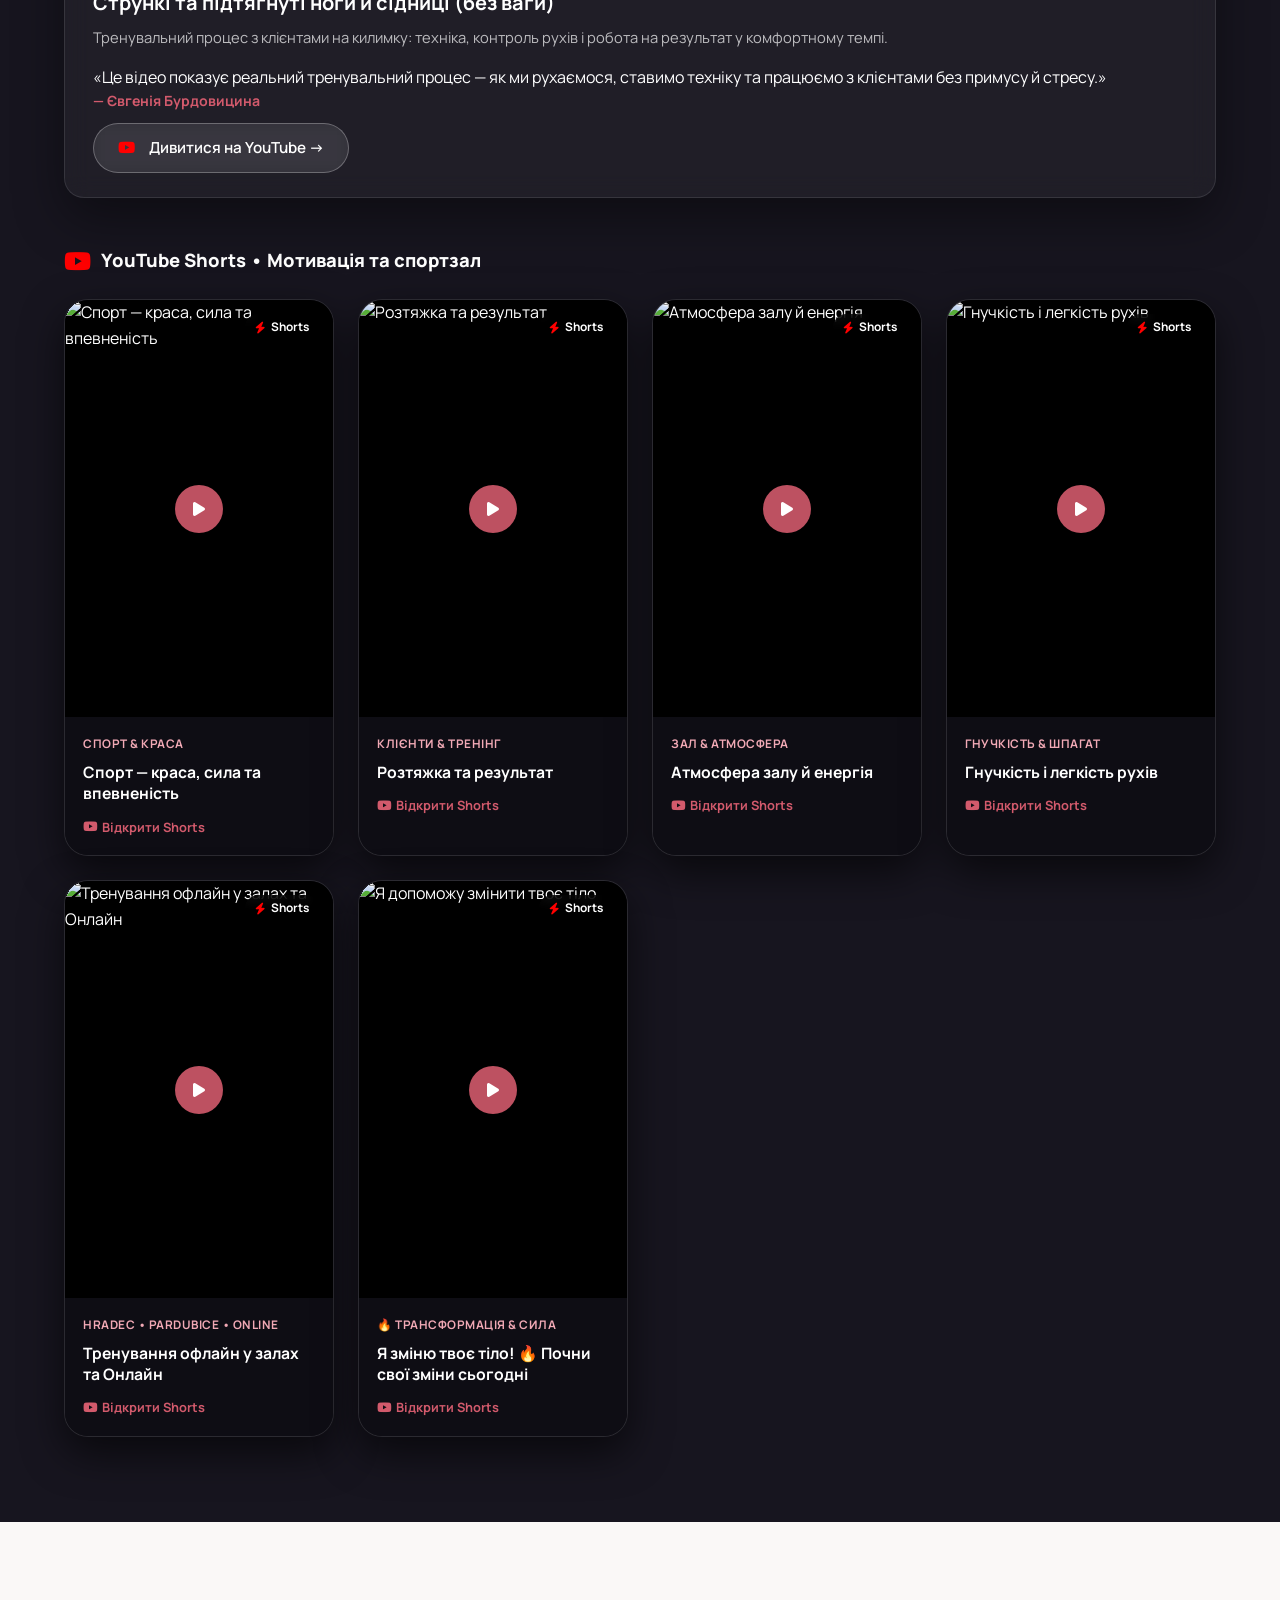
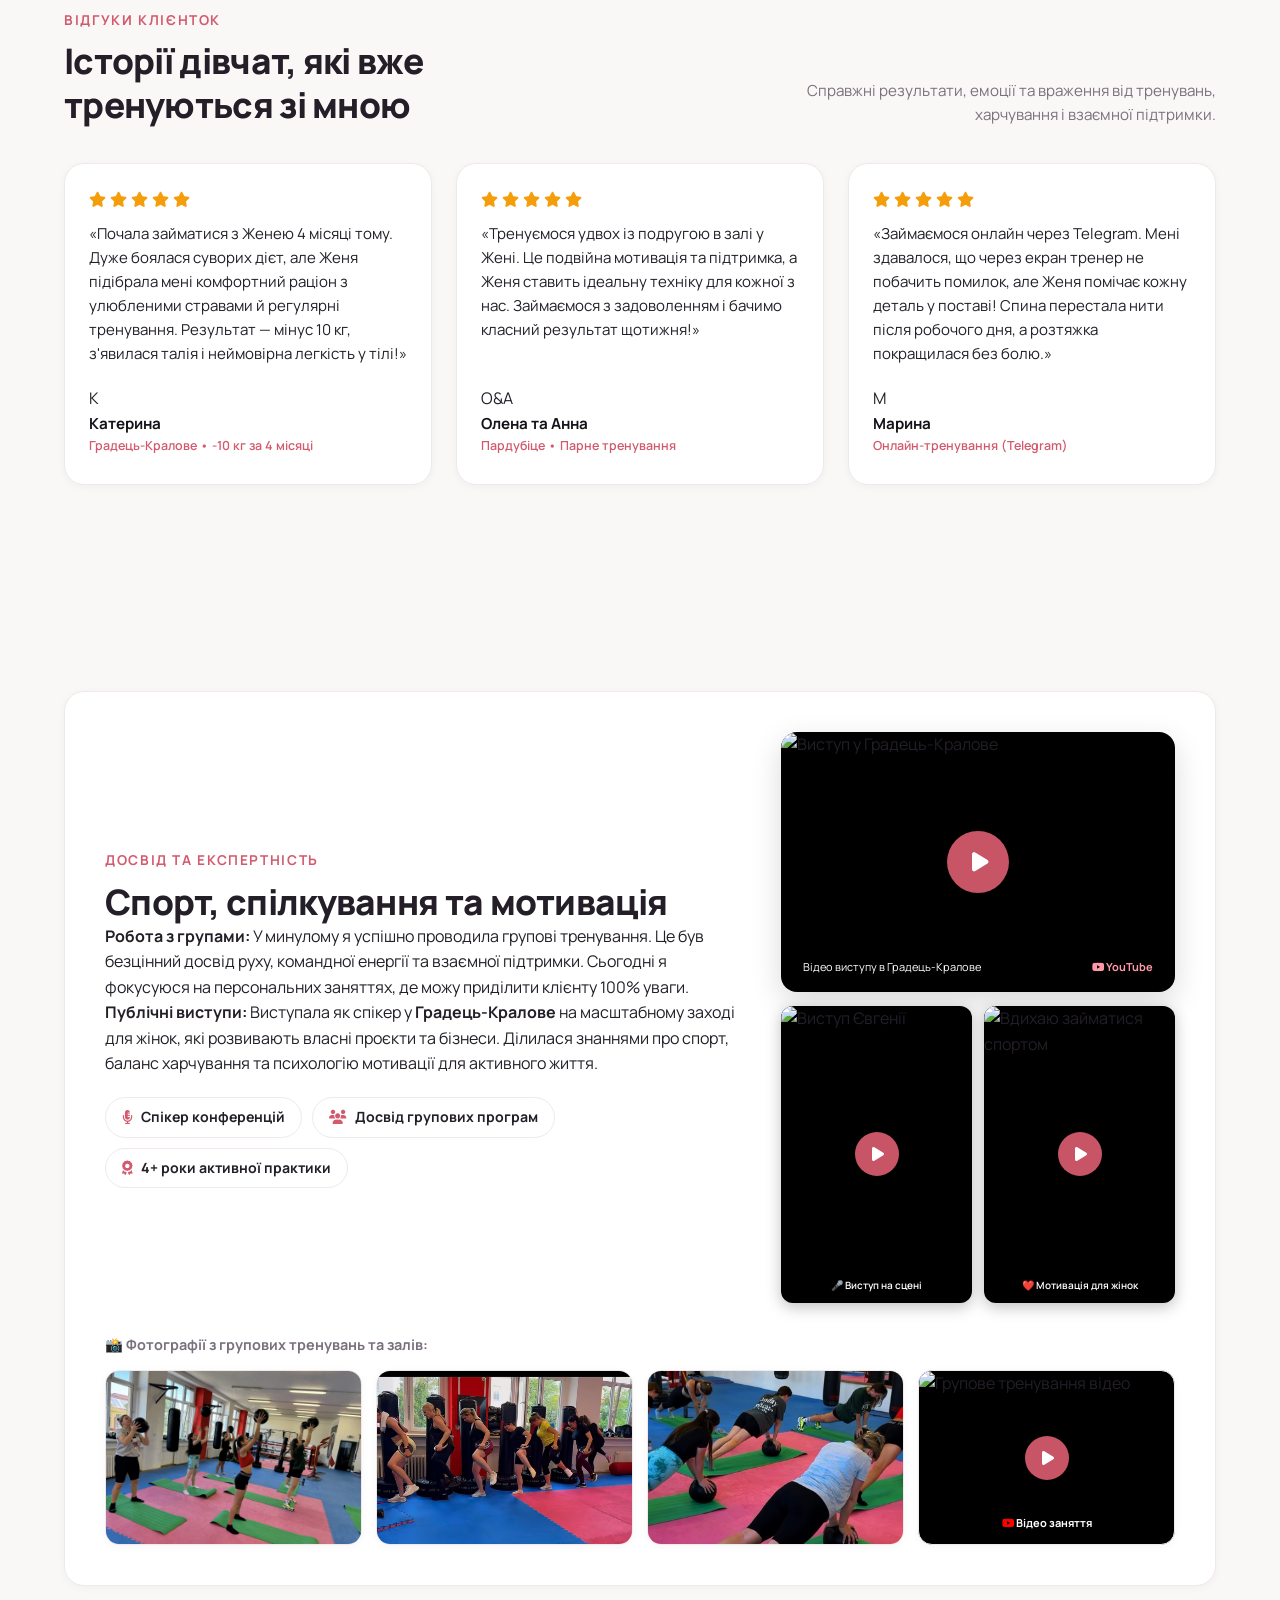
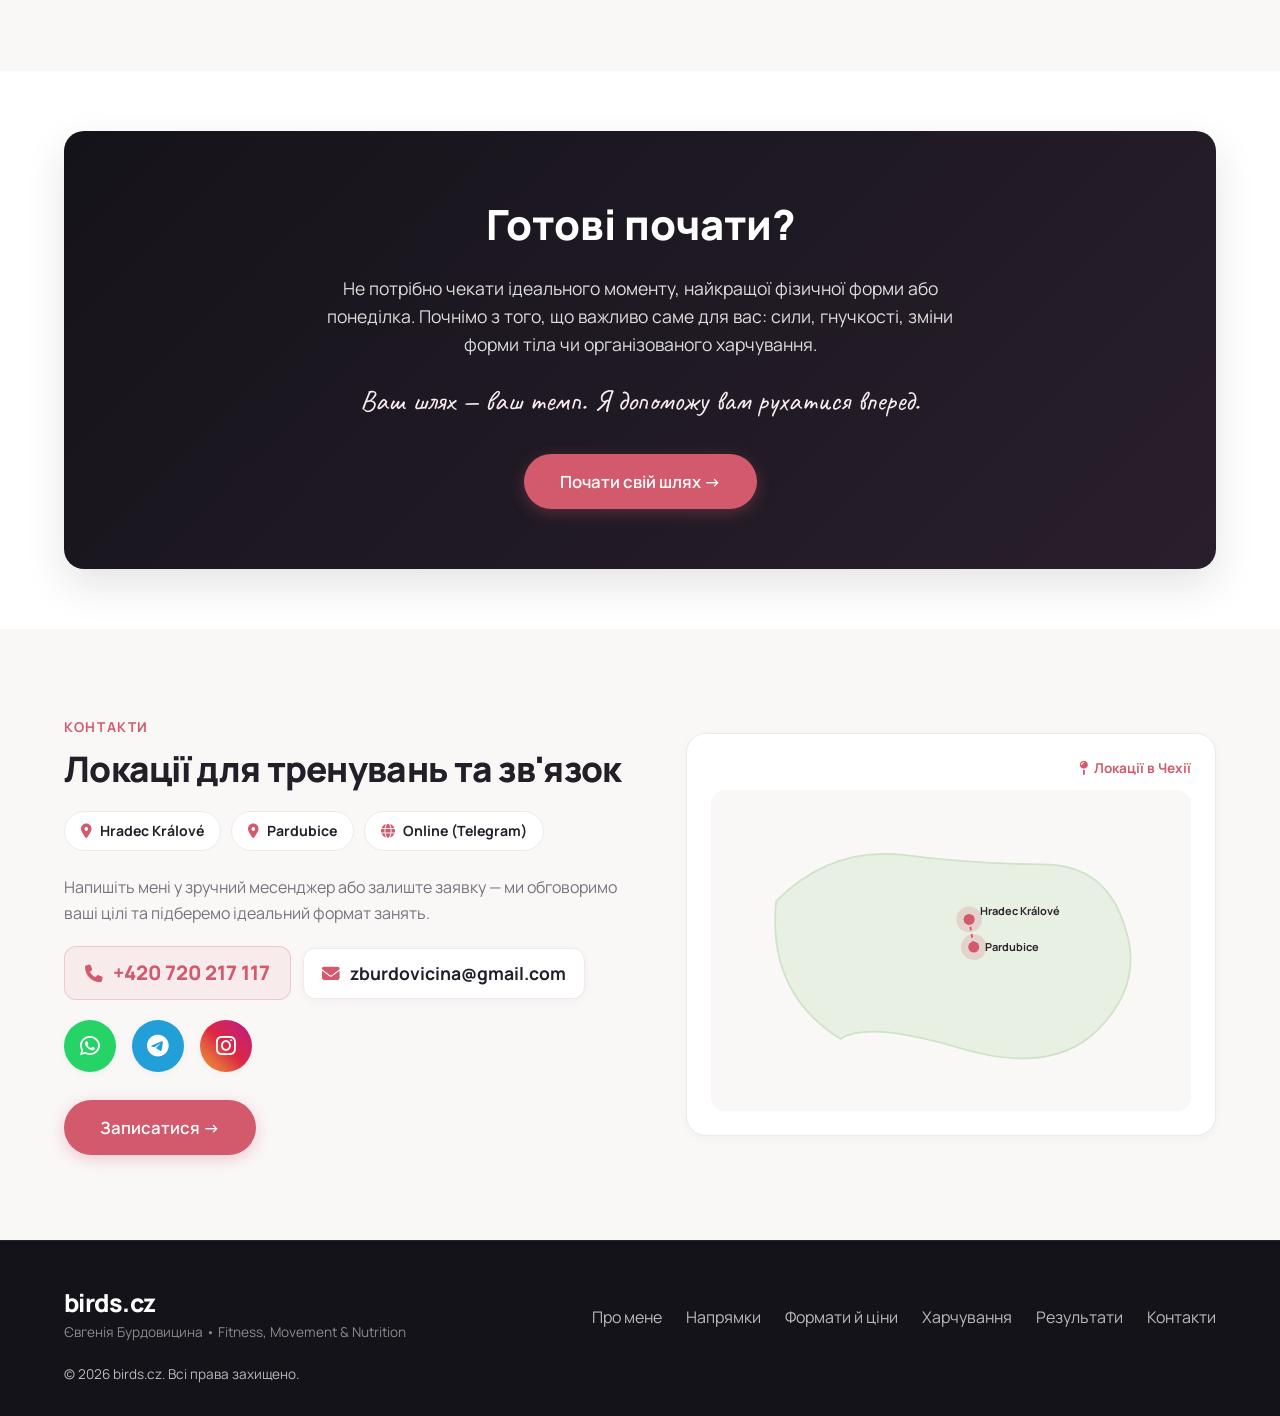
==== commit bd26afb9: "Set single-word STOP sign text to PONDĚLÍ (CZ) and ПОНЕДІЛОК (UA), add cache-busting, and fix mobile" ====
--- a/index.html
+++ b/index.html
@@ -63,13 +63,13 @@
   <link rel="stylesheet" href="https://cdnjs.cloudflare.com/ajax/libs/font-awesome/6.5.1/css/all.min.css" media="print" onload="this.media='all'">
   <noscript><link rel="stylesheet" href="https://cdnjs.cloudflare.com/ajax/libs/font-awesome/6.5.1/css/all.min.css"></noscript>
 
-  <link rel="stylesheet" href="styles.css">
+  <link rel="stylesheet" href="styles.css?v=3.5">
 </head>
 <body>
 
     <!-- ==================== RUNAWAY "START ON MONDAY" 3D STOP SIGN ==================== -->
   <div id="runaway-wrapper">
-    <div id="runaway-btn" role="button" tabindex="0" aria-label="СТОП ПОНЕДІЛОК">
+    <div id="runaway-btn" role="button" tabindex="0" aria-label="ПОНЕДІЛОК">
       <svg class="stop-sign-svg" viewBox="0 0 180 180" width="100%" height="100%" aria-hidden="true">
         <defs>
           <radialGradient id="stopGradUA" cx="38%" cy="32%" r="75%">
@@ -90,9 +90,7 @@
       <button id="runaway-close-btn" type="button" aria-label="Закрити" title="Закрити">&times;</button>
 
       <div class="runaway-sign-text">
-        <span class="stop-title" data-i18n="runaway_title">СТОП</span>
-        <span class="stop-main-text" data-i18n="runaway_main">ПОНЕДІЛОК</span>
-        <span class="stop-joke-sub" data-i18n="runaway_sub">Почну з понеділка</span>
+        <span class="stop-main-word" data-i18n="runaway_main">ПОНЕДІЛОК</span>
       </div>
     </div>
   </div>
@@ -1541,7 +1539,7 @@
     </div>
   </div>
 
-  <script src="script.js" defer></script>
+  <script src="script.js?v=3.5" defer></script>
   <!-- Floating Quick Contact Dock -->
   <aside class="floating-contact-dock" aria-label="Швидкий зв'язок">
     <a href="https://t.me/candy_bird" target="_blank" rel="noopener noreferrer" class="floating-action-btn telegram-float" aria-label="Написати у Telegram" title="Telegram">
--- a/styles.css
+++ b/styles.css
@@ -3272,58 +3272,30 @@
   width: 100%;
   height: 100%;
   pointer-events: none;
-  filter: drop-shadow(inset 0 4px 10px rgba(255, 255, 255, 0.4));
 }
 
 .runaway-sign-text {
   position: relative;
   z-index: 2;
   display: flex;
-  flex-direction: column;
   align-items: center;
   justify-content: center;
   text-align: center;
   pointer-events: none;
-  margin-top: -2px;
-}
-
-/* STOP sign headline & Pondělí in identical heavy sign typography */
-.stop-title {
+  width: 100%;
+  height: 100%;
+}
+
+/* STOP sign font: heavy, bold, uppercase Highway/Impact font */
+.stop-main-word {
   font-family: 'Impact', 'Arial Black', -apple-system, BlinkMacSystemFont, 'Segoe UI', Roboto, sans-serif;
-  font-size: 34px;
+  font-size: 30px;
   font-weight: 900;
-  letter-spacing: 2px;
-  line-height: 1;
-  color: #ffffff;
-  text-transform: uppercase;
-  text-shadow: 0 3px 6px rgba(0, 0, 0, 0.65), 0 0 2px rgba(0, 0, 0, 0.9);
-  margin-bottom: 2px;
-}
-
-.stop-main-text {
-  font-family: 'Impact', 'Arial Black', -apple-system, BlinkMacSystemFont, 'Segoe UI', Roboto, sans-serif;
-  font-size: 26px;
-  font-weight: 900;
-  letter-spacing: 1.2px;
+  letter-spacing: 1.5px;
   line-height: 1;
   text-transform: uppercase;
   color: #ffffff;
   text-shadow: 0 3px 6px rgba(0, 0, 0, 0.65), 0 0 2px rgba(0, 0, 0, 0.9);
-  margin-bottom: 5px;
-}
-
-.stop-joke-sub {
-  font-family: var(--font-main, sans-serif);
-  font-size: 9.5px;
-  font-weight: 800;
-  letter-spacing: 0.5px;
-  text-transform: uppercase;
-  color: #ffffff;
-  text-shadow: 0 2px 4px rgba(0, 0, 0, 0.7);
-  background: rgba(0, 0, 0, 0.38);
-  padding: 2px 8px;
-  border-radius: 9999px;
-  line-height: 1.2;
 }
 
 /* Close "X" Button on top-right octagon facet */
@@ -3377,23 +3349,14 @@
 
 @media (max-width: 768px) {
   #runaway-btn {
-    top: 86px;
+    top: 88px;
     width: 142px;
     height: 142px;
   }
 
-  .stop-title {
-    font-size: 28px;
-  }
-
-  .stop-main-text {
-    font-size: 21px;
-    letter-spacing: 0.8px;
-  }
-
-  .stop-joke-sub {
-    font-size: 8.5px;
-    padding: 1px 6px;
+  .stop-main-word {
+    font-size: 23px;
+    letter-spacing: 1px;
   }
 
   #runaway-close-btn {
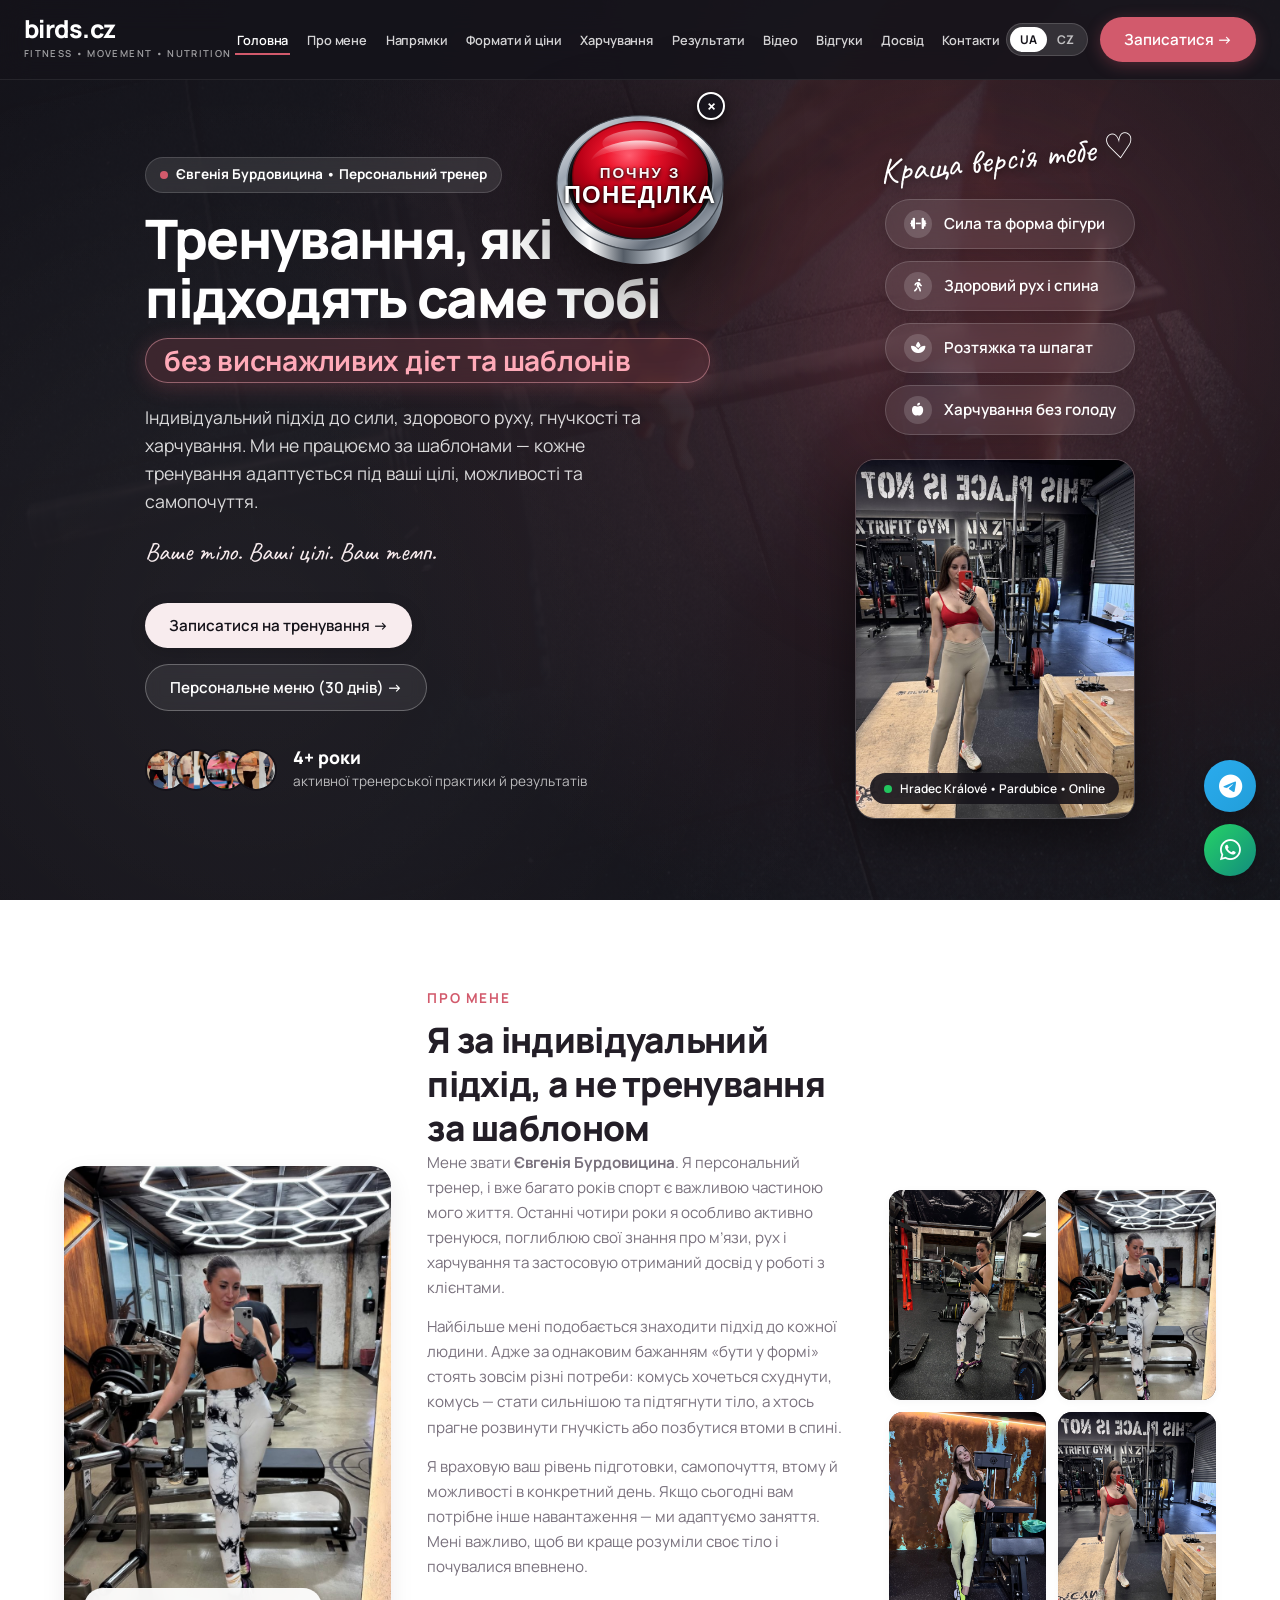
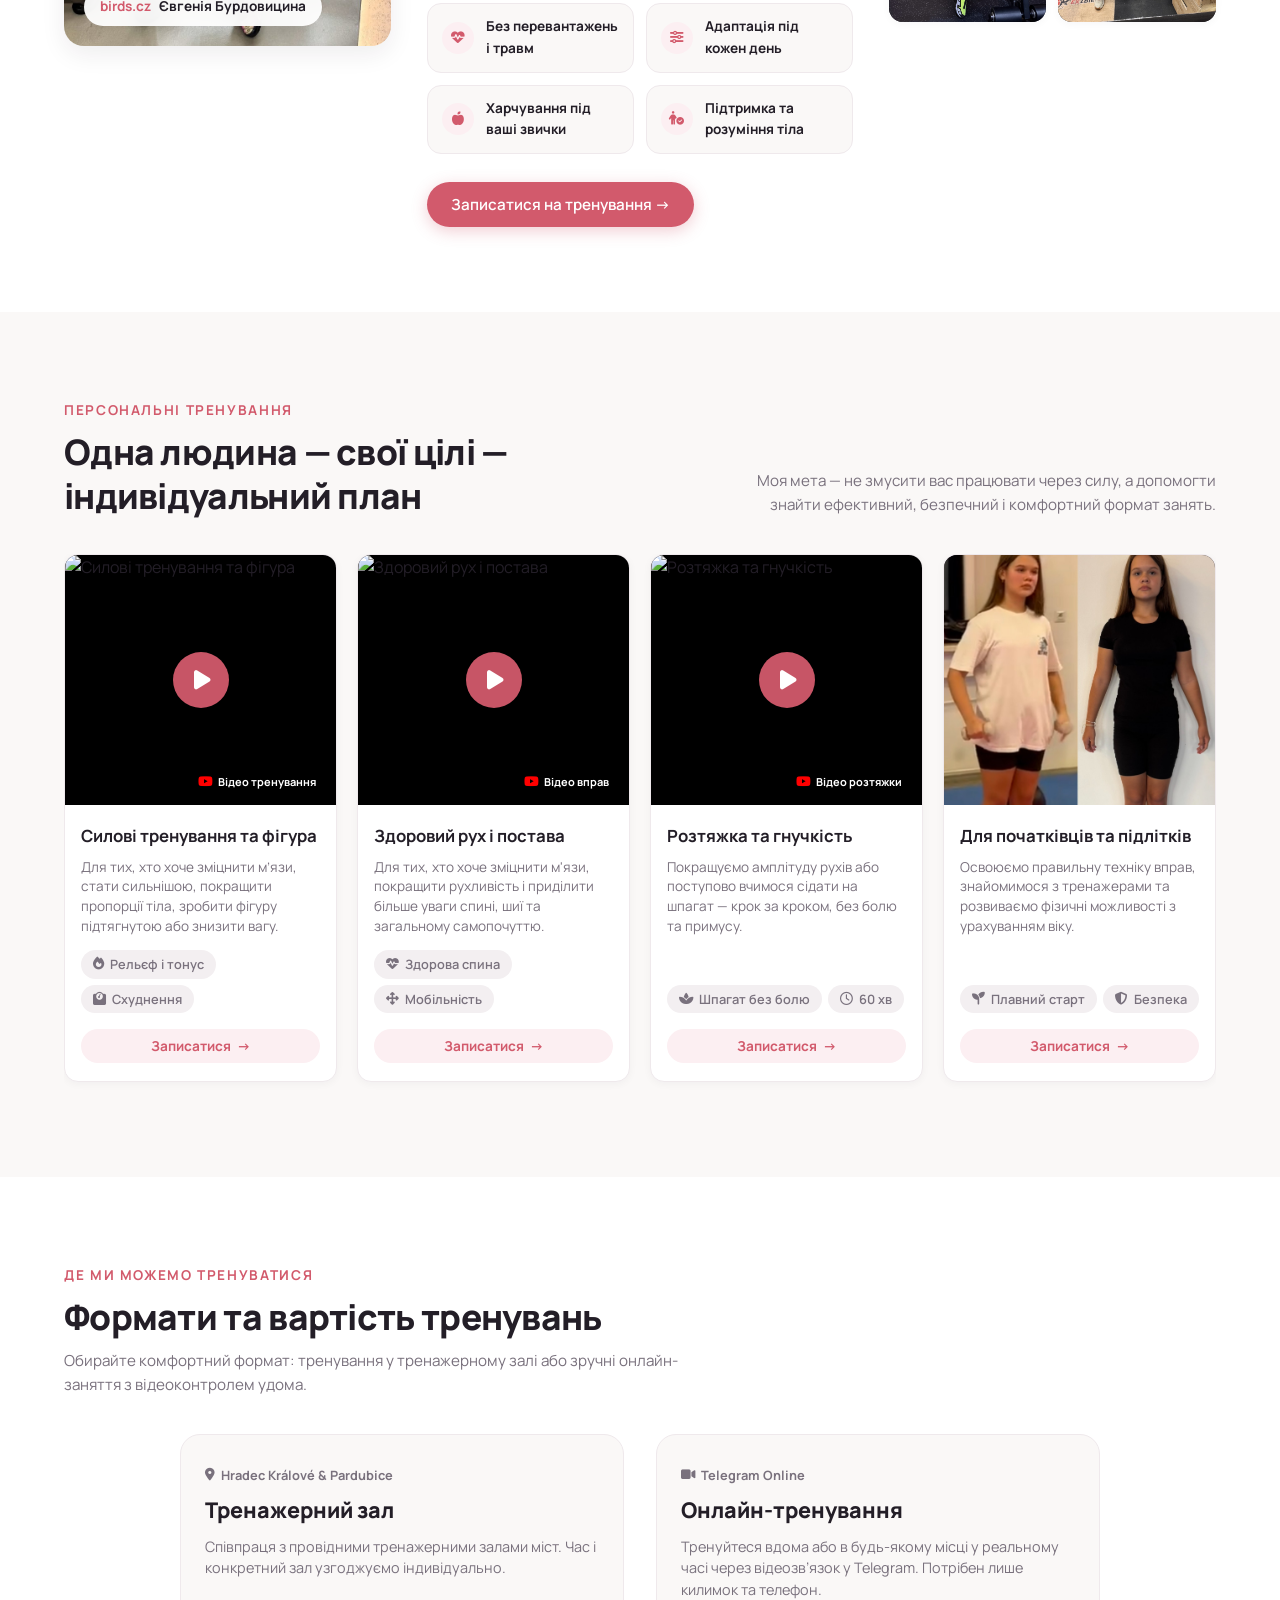
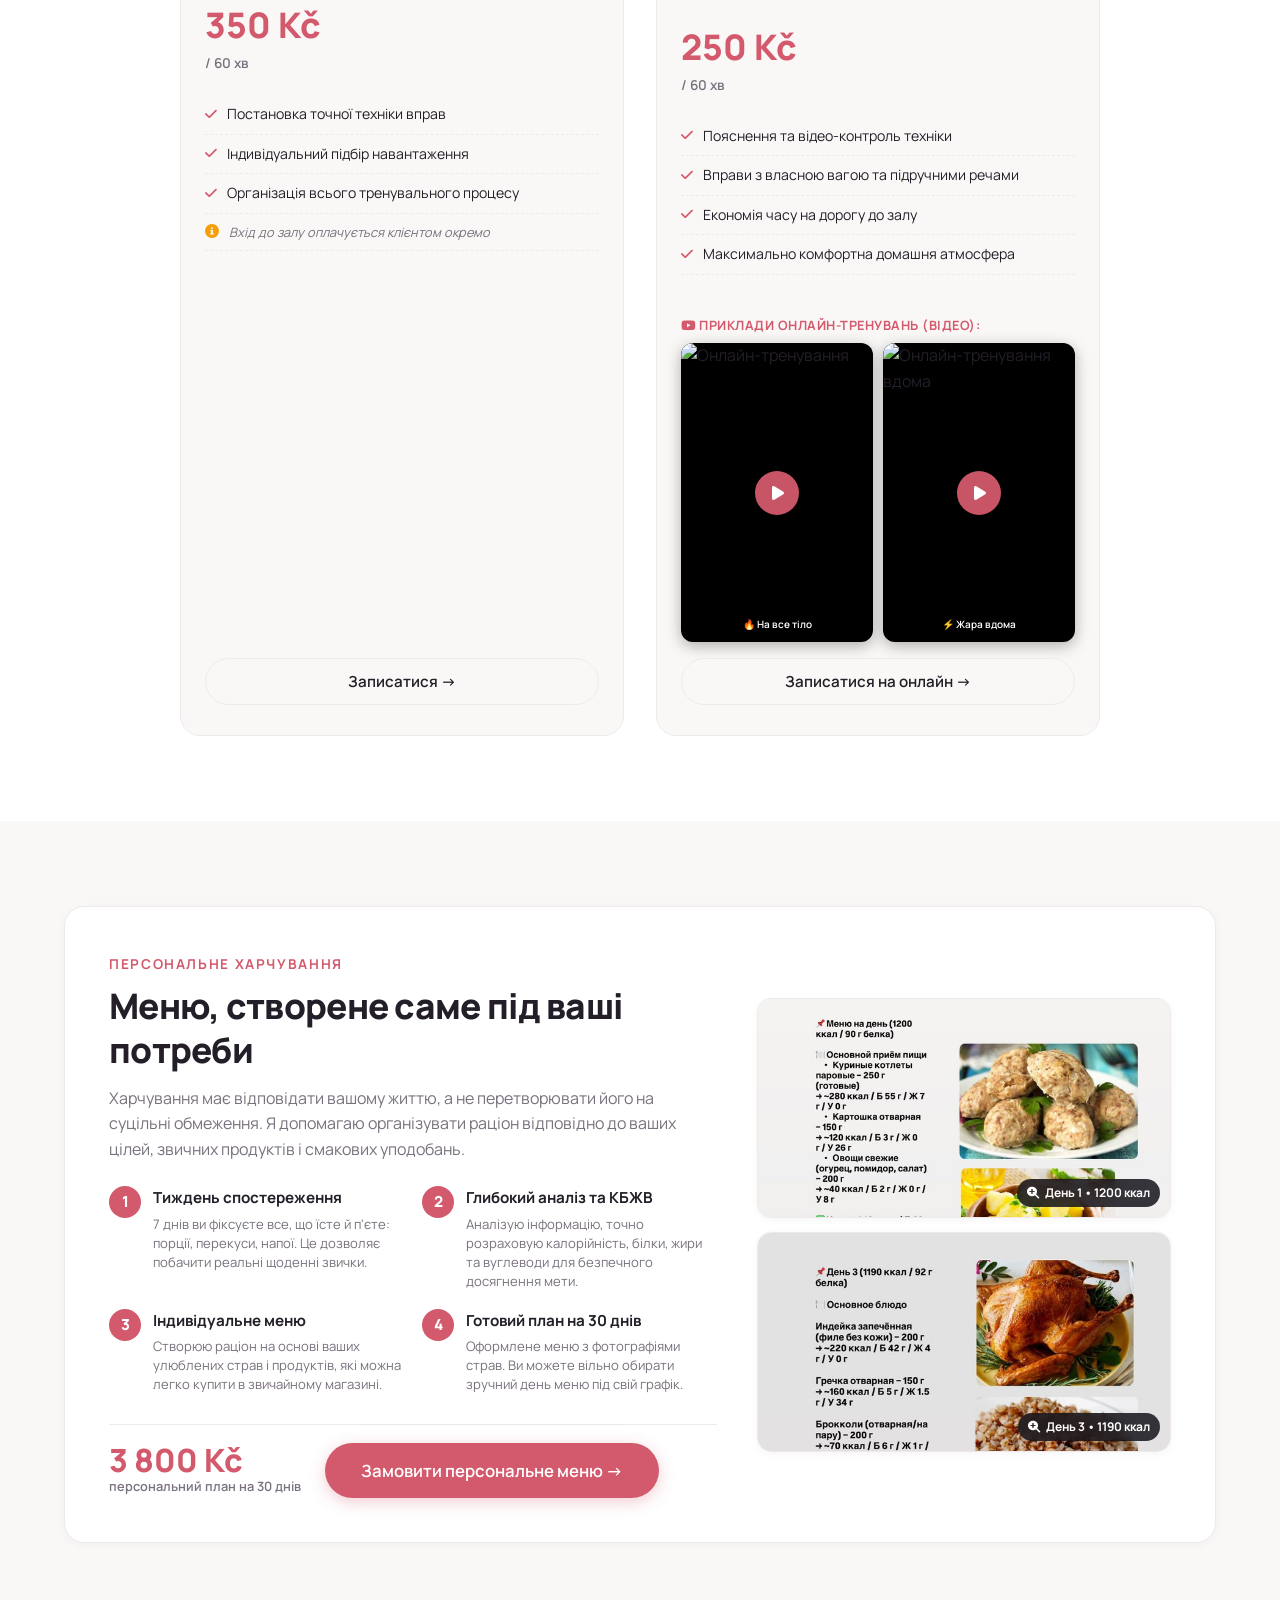
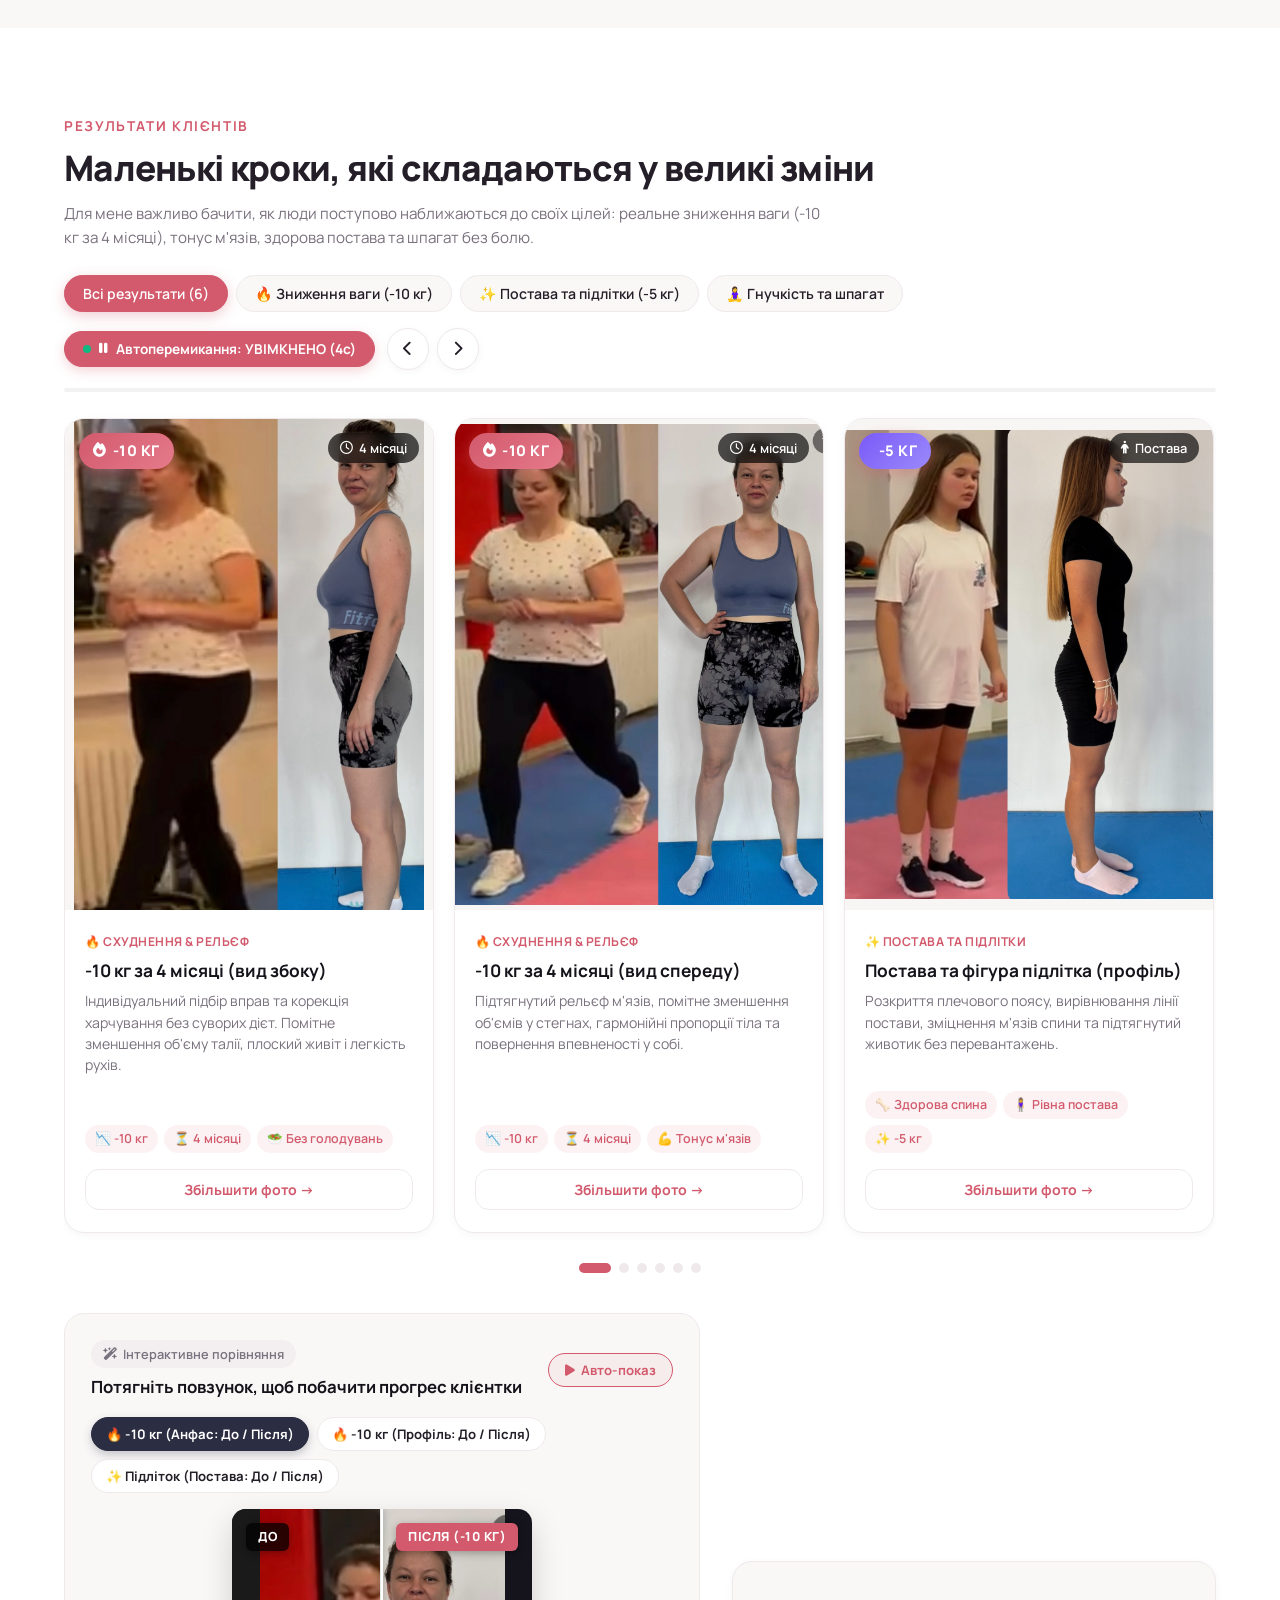
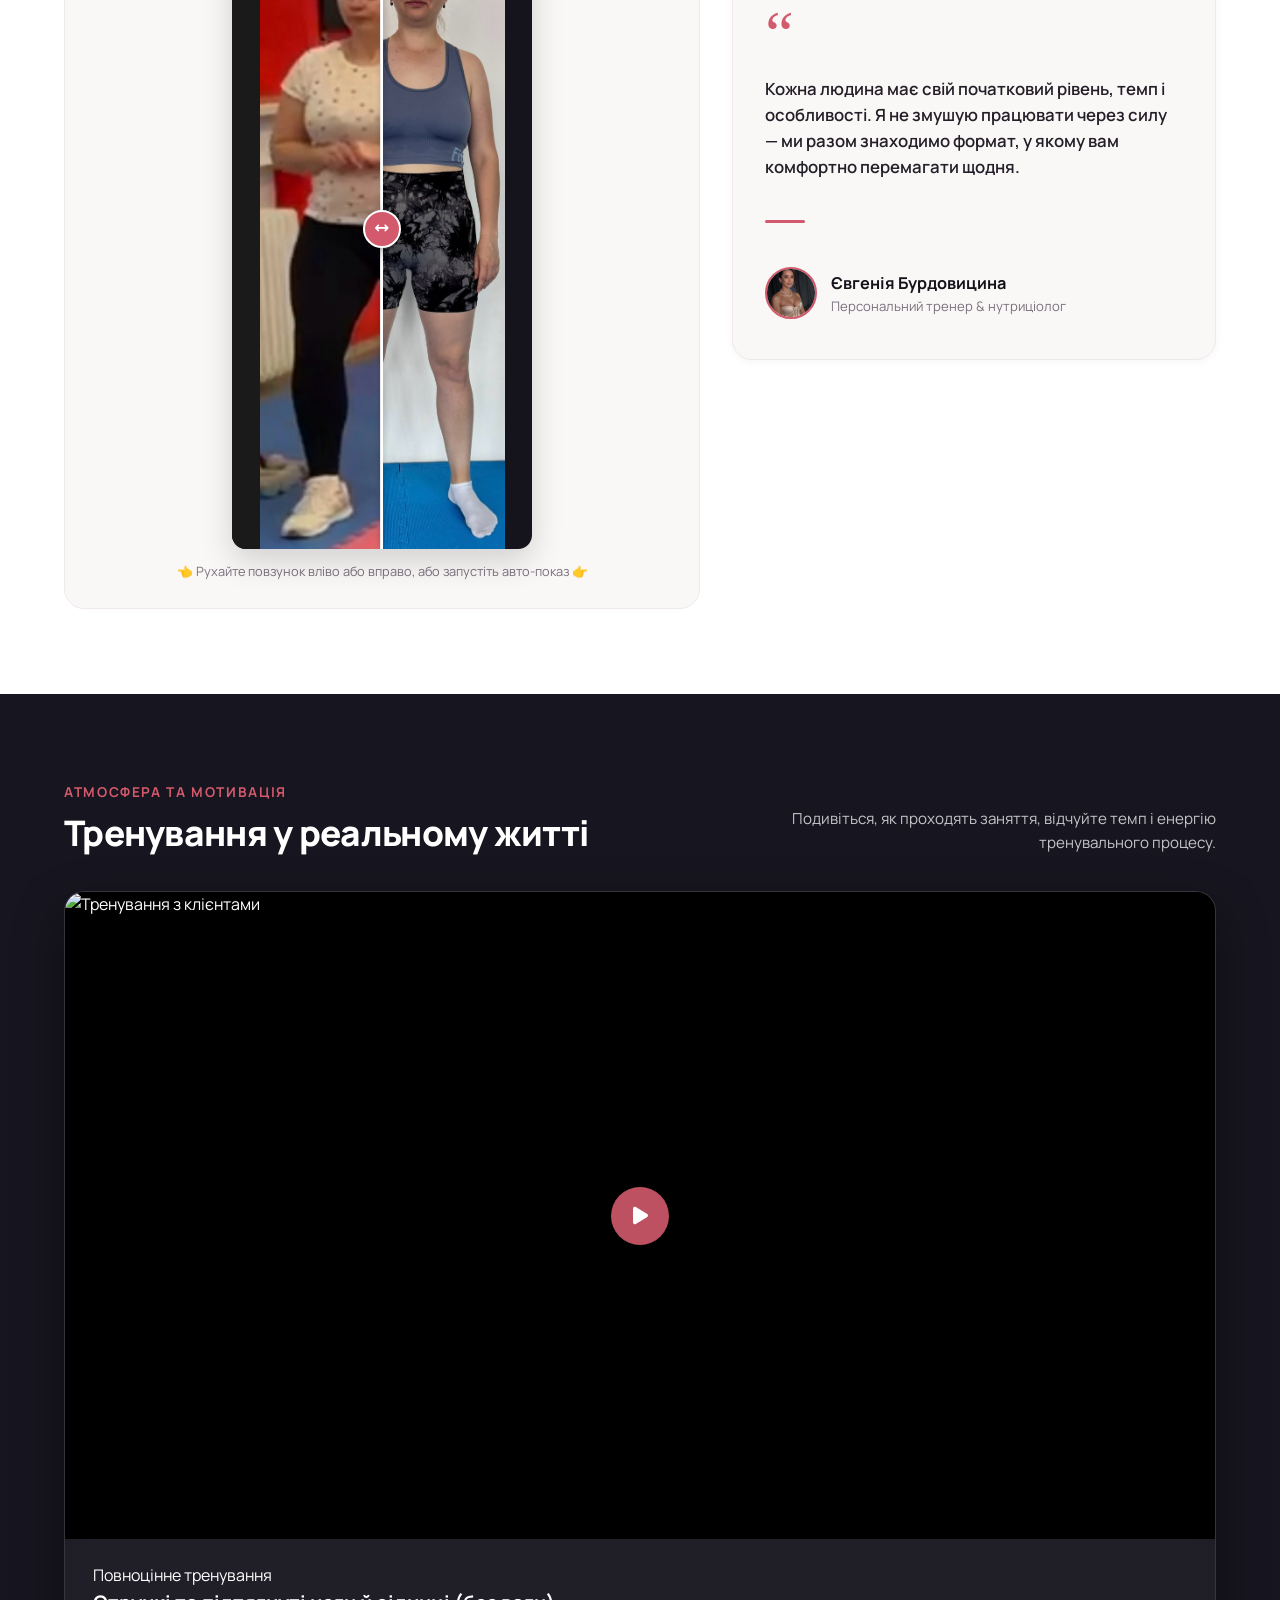
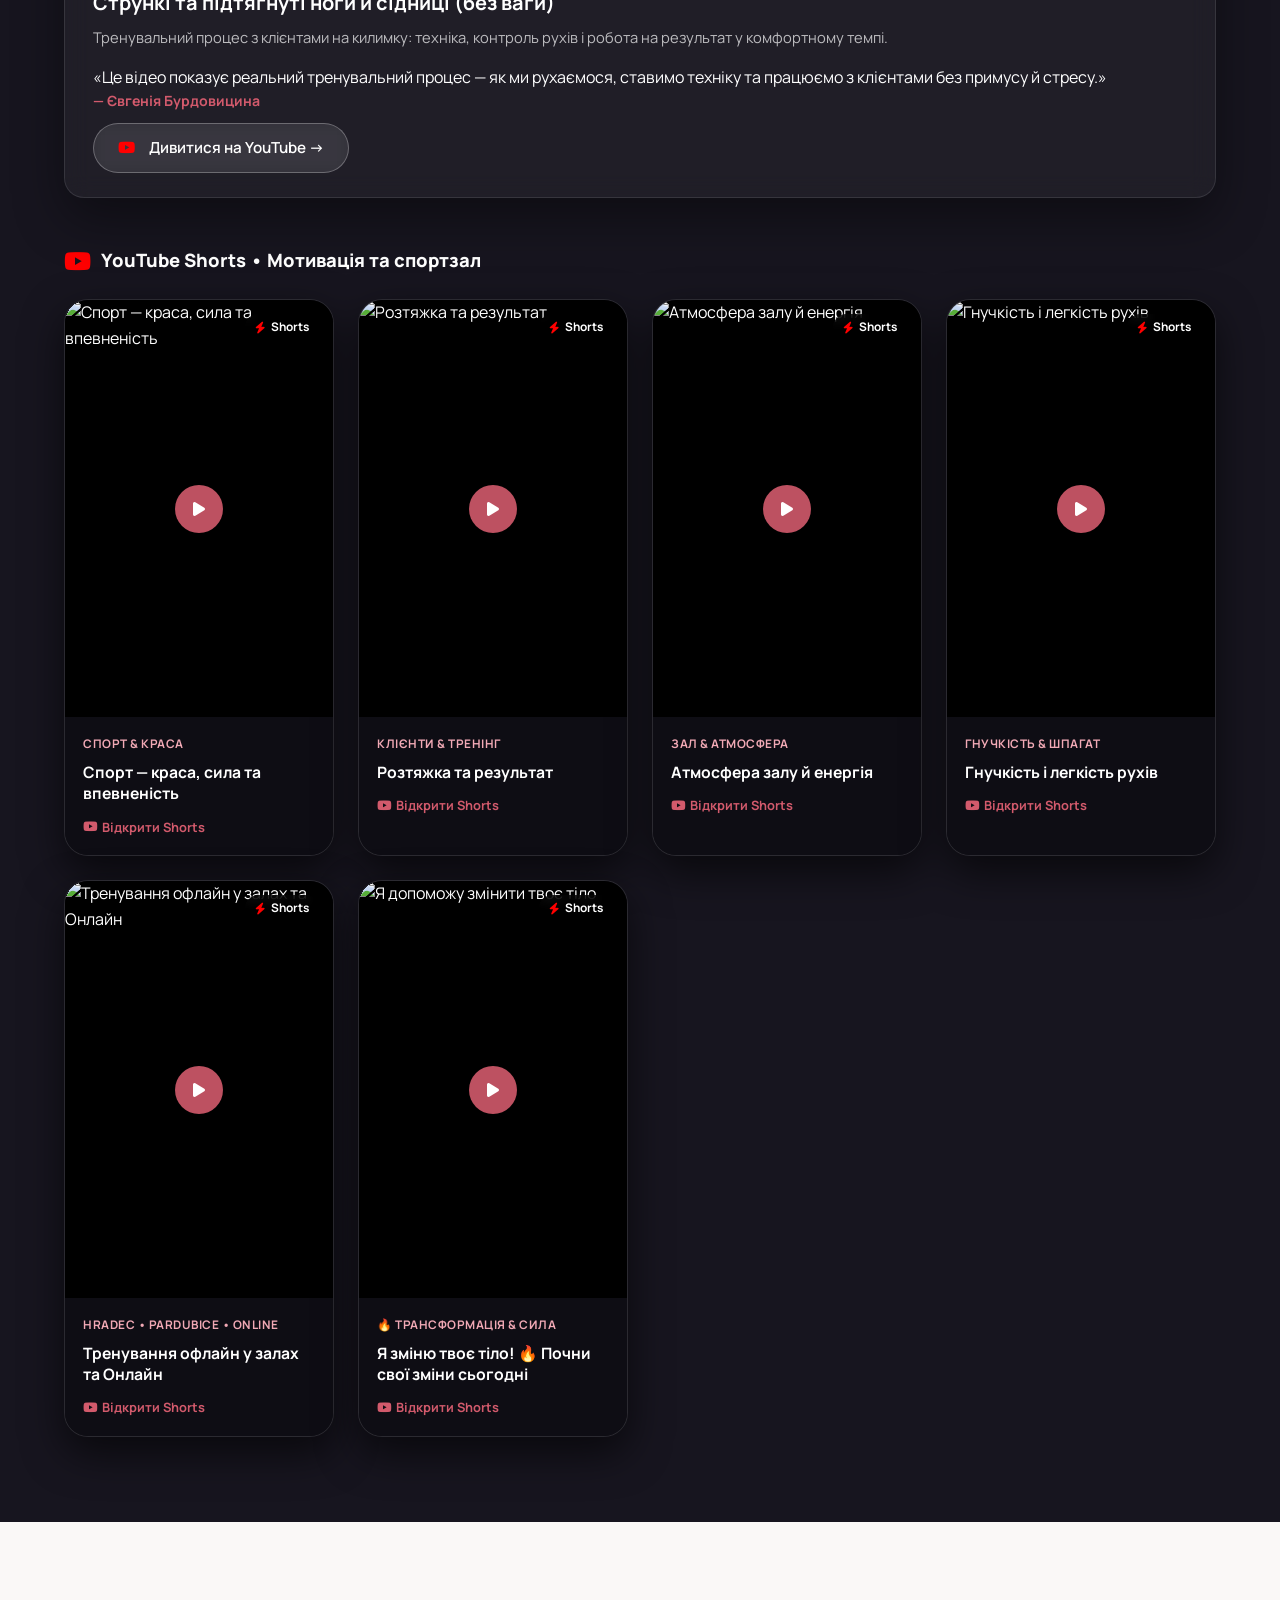
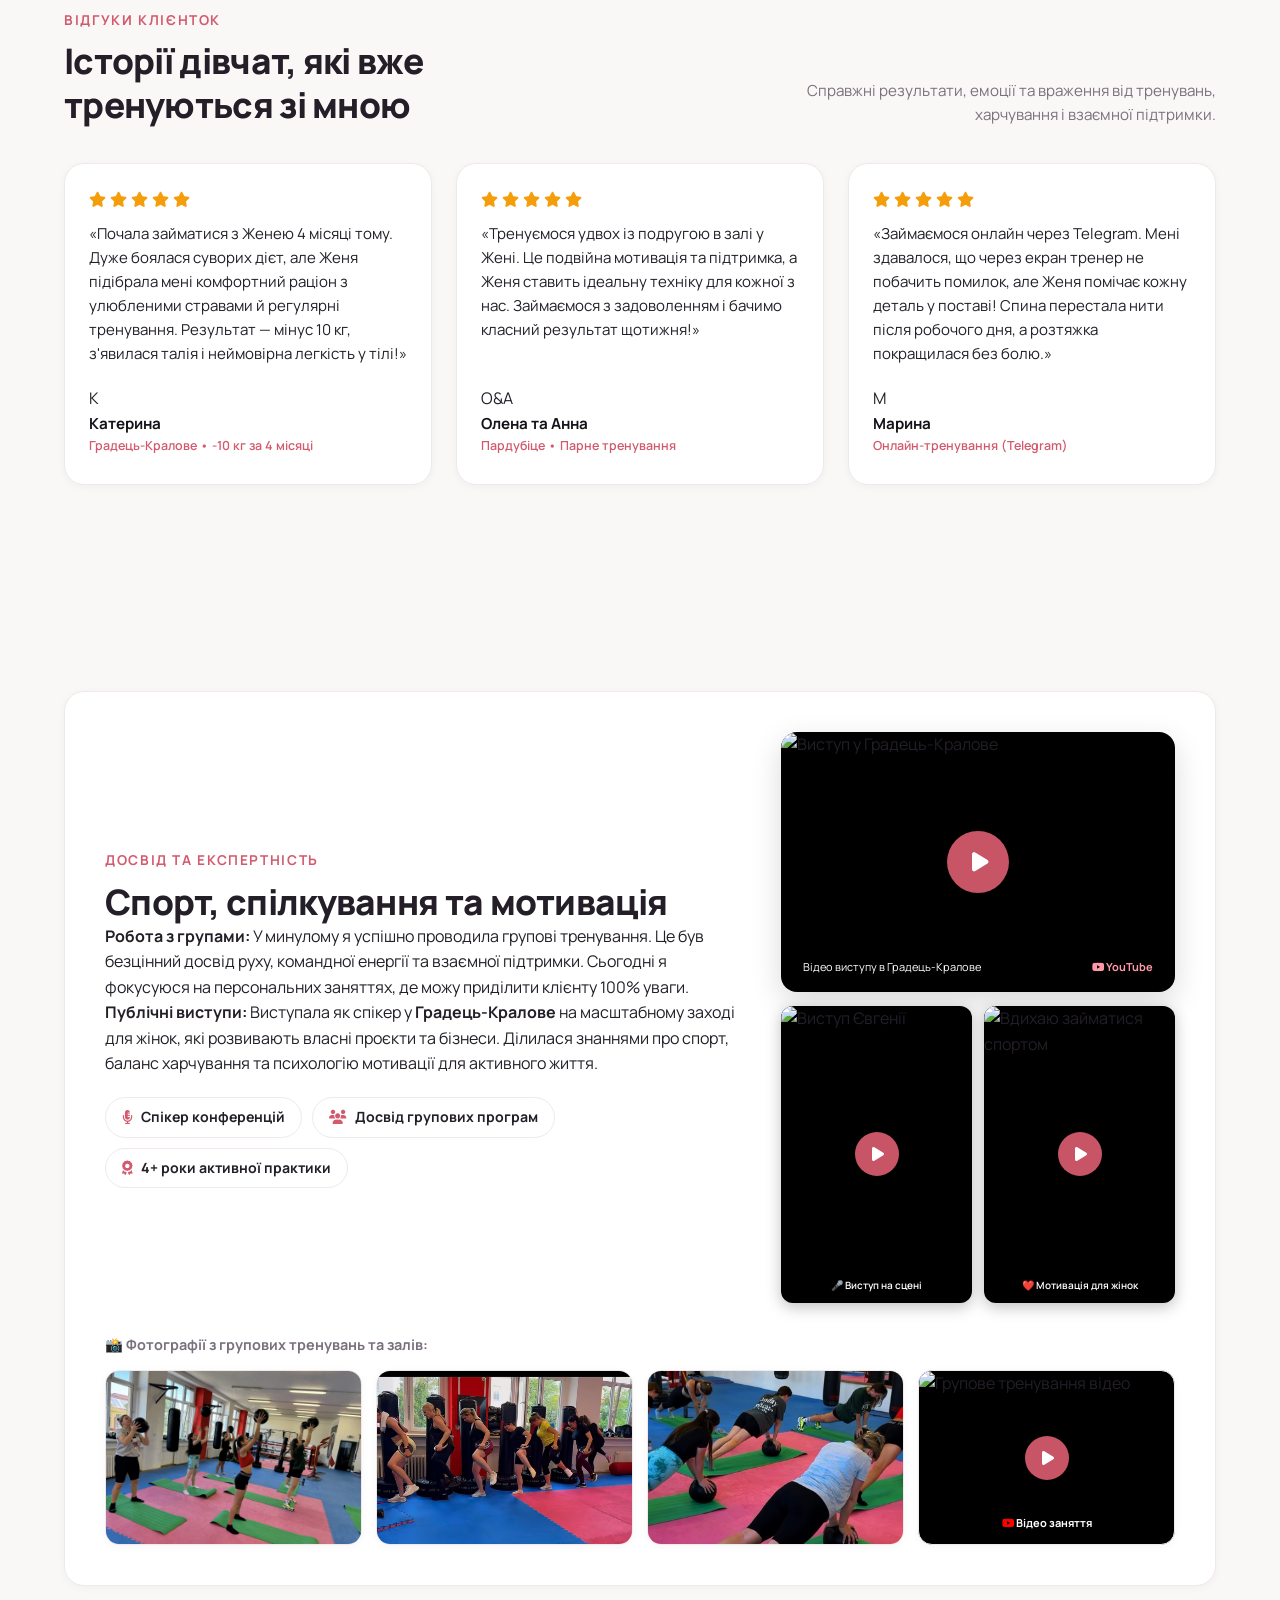
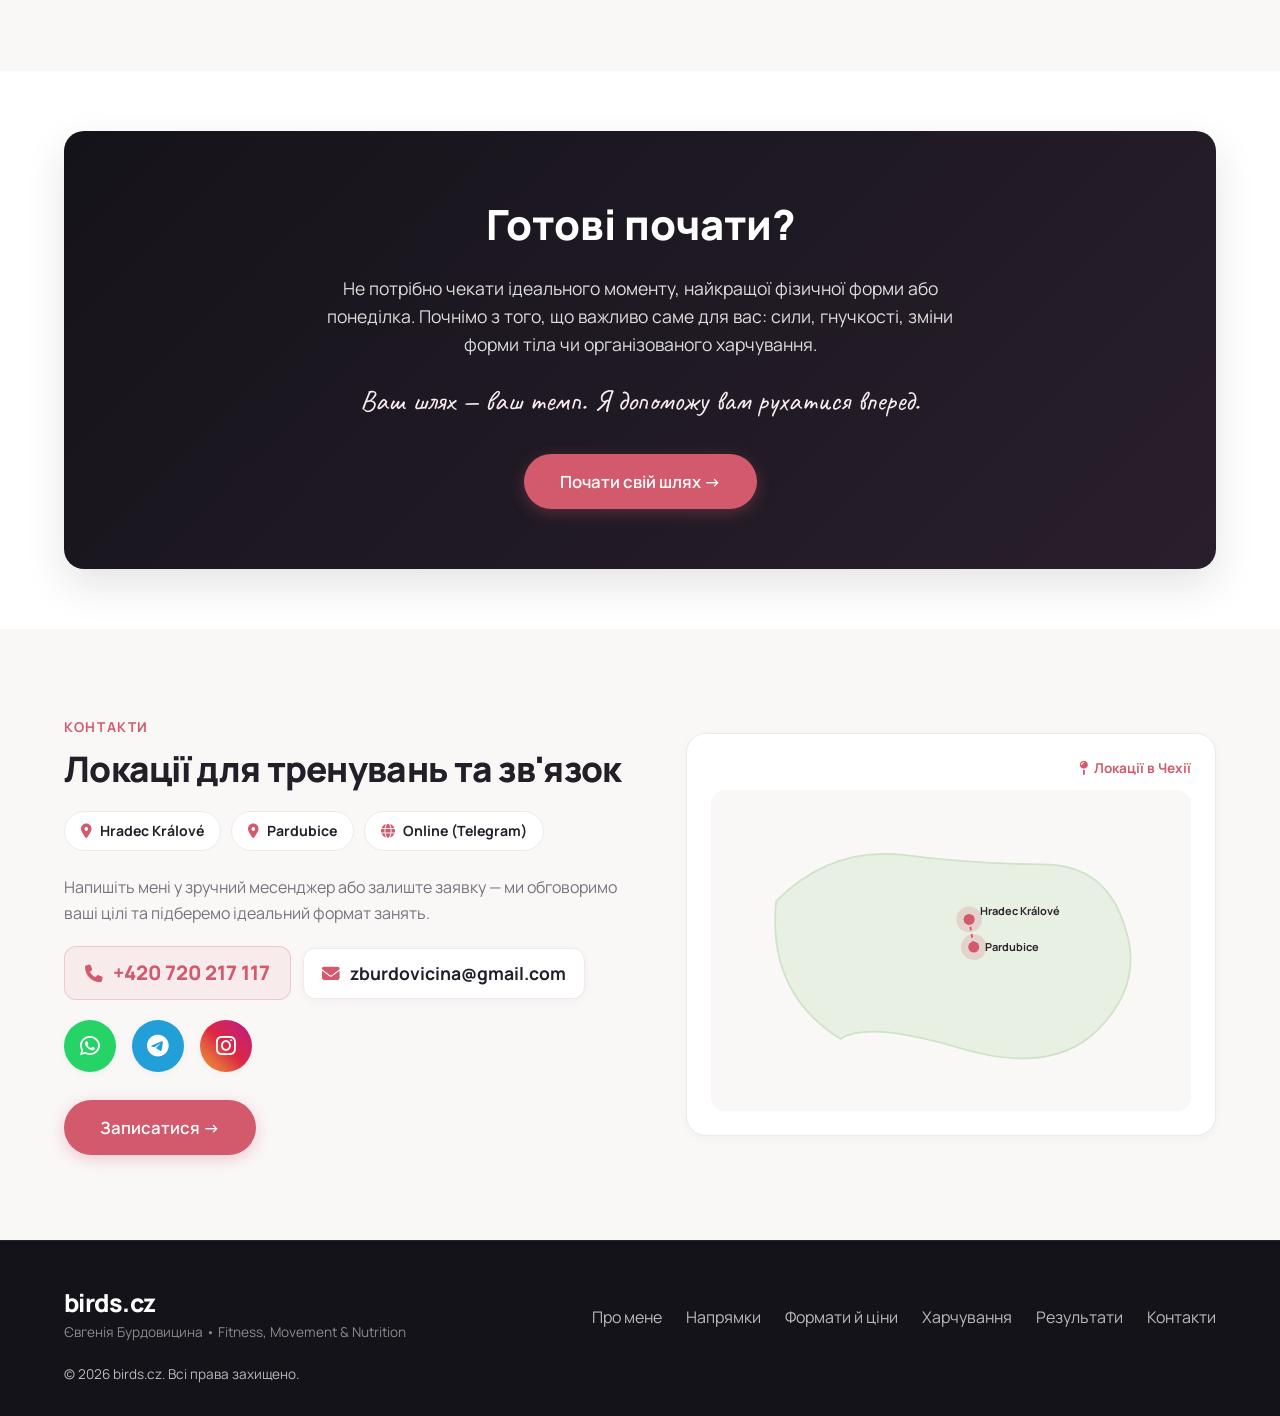
==== commit 36cfa7e8: "Transform runaway button into 3D red emergency push button with chrome bezel, gloss reflection, and " ====
--- a/index.html
+++ b/index.html
@@ -63,34 +63,84 @@
   <link rel="stylesheet" href="https://cdnjs.cloudflare.com/ajax/libs/font-awesome/6.5.1/css/all.min.css" media="print" onload="this.media='all'">
   <noscript><link rel="stylesheet" href="https://cdnjs.cloudflare.com/ajax/libs/font-awesome/6.5.1/css/all.min.css"></noscript>
 
-  <link rel="stylesheet" href="styles.css?v=3.5">
+  <link rel="stylesheet" href="styles.css?v=4.0">
 </head>
 <body>
 
-    <!-- ==================== RUNAWAY "START ON MONDAY" 3D STOP SIGN ==================== -->
+    <!-- ==================== RUNAWAY "START ON MONDAY" 3D RED EMERGENCY BUTTON ==================== -->
   <div id="runaway-wrapper">
-    <div id="runaway-btn" role="button" tabindex="0" aria-label="ПОНЕДІЛОК">
-      <svg class="stop-sign-svg" viewBox="0 0 180 180" width="100%" height="100%" aria-hidden="true">
+    <div id="runaway-btn" role="button" tabindex="0" aria-label="ПОЧНУ З ПОНЕДІЛКА">
+      <button id="runaway-close-btn" type="button" aria-label="Закрити" title="Закрити" data-i18n-title="runaway_close_title">&times;</button>
+
+      <!-- 3D Red Emergency Button Graphic (Chrome Base, Bevel, 3D Dome & Gloss) -->
+      <svg class="emergency-btn-svg" viewBox="0 0 180 180" width="100%" height="100%" aria-hidden="true">
         <defs>
-          <radialGradient id="stopGradUA" cx="38%" cy="32%" r="75%">
-            <stop offset="0%" stop-color="#ff4759" />
-            <stop offset="42%" stop-color="#d90429" />
-            <stop offset="85%" stop-color="#9a0012" />
-            <stop offset="100%" stop-color="#67000b" />
+          <!-- Chrome Metallic Wall / Extrusion Gradient -->
+          <linearGradient id="chromeWallUA" x1="0%" y1="0%" x2="100%" y2="0%">
+            <stop offset="0%" stop-color="#7a8490" />
+            <stop offset="20%" stop-color="#ffffff" />
+            <stop offset="40%" stop-color="#555d67" />
+            <stop offset="65%" stop-color="#ced5dc" />
+            <stop offset="85%" stop-color="#495059" />
+            <stop offset="100%" stop-color="#8b95a0" />
+          </linearGradient>
+
+          <!-- Chrome Bezel Top Face Gradient -->
+          <linearGradient id="chromeTopUA" x1="0%" y1="0%" x2="100%" y2="100%">
+            <stop offset="0%" stop-color="#ffffff" />
+            <stop offset="25%" stop-color="#9da7b3" />
+            <stop offset="50%" stop-color="#ffffff" />
+            <stop offset="75%" stop-color="#646d79" />
+            <stop offset="100%" stop-color="#d6dde4" />
+          </linearGradient>
+
+          <!-- Red Dome Radial Gradient -->
+          <radialGradient id="redDomeUA" cx="42%" cy="32%" r="68%">
+            <stop offset="0%" stop-color="#ff5c6f" />
+            <stop offset="25%" stop-color="#ee162d" />
+            <stop offset="55%" stop-color="#b80016" />
+            <stop offset="85%" stop-color="#7d000e" />
+            <stop offset="100%" stop-color="#450007" />
           </radialGradient>
+
+          <!-- Red Button Skirt Gradient -->
+          <linearGradient id="redSkirtUA" x1="0%" y1="0%" x2="0%" y2="100%">
+            <stop offset="0%" stop-color="#c40019" />
+            <stop offset="100%" stop-color="#54000a" />
+          </linearGradient>
+
+          <!-- Specular High-Gloss Reflection Gradient -->
+          <linearGradient id="glossUA" x1="0%" y1="0%" x2="0%" y2="100%">
+            <stop offset="0%" stop-color="#ffffff" stop-opacity="0.8" />
+            <stop offset="45%" stop-color="#ffffff" stop-opacity="0.2" />
+            <stop offset="100%" stop-color="#ffffff" stop-opacity="0" />
+          </linearGradient>
         </defs>
-        <!-- Outer metallic white border -->
-        <polygon points="52.7,2 127.3,2 178,52.7 178,127.3 127.3,178 52.7,178 2,127.3 2,52.7"
-                 fill="url(#stopGradUA)" stroke="#ffffff" stroke-width="4.5" stroke-linejoin="round" />
-        <!-- Inner classic white stripe -->
-        <polygon points="56,8 124,8 172,56 172,124 124,172 56,172 8,124 8,56"
-                 fill="none" stroke="#ffffff" stroke-width="3" stroke-linejoin="round" opacity="0.95" />
+
+        <!-- Chrome Base 3D Extrusion Wall -->
+        <path d="M 6 92 A 84 68 0 0 0 174 92 L 174 106 A 84 68 0 0 1 6 106 Z" fill="url(#chromeWallUA)" />
+
+        <!-- Chrome Base Top Ring Surface -->
+        <ellipse cx="90" cy="92" rx="84" ry="68" fill="url(#chromeTopUA)" stroke="#414750" stroke-width="1.2" />
+
+        <!-- Inner Recessed Housing Groove -->
+        <ellipse cx="90" cy="90" rx="74" ry="60" fill="#15171b" stroke="#85909c" stroke-width="1.5" />
+        <ellipse cx="90" cy="90" rx="71" ry="57" fill="#090a0c" />
+
+        <!-- Red Push-Button 3D Cylinder Skirt -->
+        <path d="M 22 84 A 68 54 0 0 0 158 84 L 158 94 A 68 54 0 0 1 22 94 Z" fill="url(#redSkirtUA)" />
+
+        <!-- Red Button Domed Face -->
+        <ellipse cx="90" cy="84" rx="68" ry="54" fill="url(#redDomeUA)" stroke="#80000d" stroke-width="1.2" />
+
+        <!-- Specular Highlight Arc and Oval -->
+        <path d="M 40 70 C 50 42, 130 42, 140 70 C 124 54, 56 54, 40 70 Z" fill="url(#glossUA)" />
+        <ellipse cx="90" cy="52" rx="38" ry="14" fill="url(#glossUA)" opacity="0.6" />
       </svg>
 
-      <button id="runaway-close-btn" type="button" aria-label="Закрити" title="Закрити">&times;</button>
-
       <div class="runaway-sign-text">
-        <span class="stop-main-word" data-i18n="runaway_main">ПОНЕДІЛОК</span>
+        <span class="stop-line-1" data-i18n="runaway_line_1">ПОЧНУ З</span>
+        <span class="stop-line-2" data-i18n="runaway_line_2">ПОНЕДІЛКА</span>
       </div>
     </div>
   </div>
@@ -1539,7 +1589,7 @@
     </div>
   </div>
 
-  <script src="script.js?v=3.5" defer></script>
+  <script src="script.js?v=4.0" defer></script>
   <!-- Floating Quick Contact Dock -->
   <aside class="floating-contact-dock" aria-label="Швидкий зв'язок">
     <a href="https://t.me/candy_bird" target="_blank" rel="noopener noreferrer" class="floating-action-btn telegram-float" aria-label="Написати у Telegram" title="Telegram">
--- a/styles.css
+++ b/styles.css
@@ -3236,7 +3236,7 @@
   color: #FFFFFF;
 }
 
-/* ==================== RUNAWAY "START ON MONDAY" 3D OCTAGONAL STOP SIGN ==================== */
+/* ==================== RUNAWAY "START ON MONDAY" 3D RED EMERGENCY BUTTON ==================== */
 #runaway-wrapper {
   position: relative;
   width: 100%;
@@ -3246,7 +3246,7 @@
 
 #runaway-btn {
   position: fixed;
-  top: 96px;
+  top: 92px;
   left: 50%;
   transform: translateX(-50%);
   width: 178px;
@@ -3258,58 +3258,71 @@
   justify-content: center;
   box-sizing: border-box;
   z-index: 9999;
-  filter: drop-shadow(0 16px 36px rgba(0, 0, 0, 0.55));
+  filter: drop-shadow(0 16px 36px rgba(0, 0, 0, 0.65));
   transition: transform 0.16s ease, left 0.22s cubic-bezier(0.18, 0.89, 0.32, 1.28), top 0.22s cubic-bezier(0.18, 0.89, 0.32, 1.28);
   animation: runawayBreathe 2.8s ease-in-out infinite;
   touch-action: manipulation;
   -webkit-tap-highlight-color: transparent;
 }
 
-.stop-sign-svg {
+.emergency-btn-svg {
   position: absolute;
   top: 0;
   left: 0;
   width: 100%;
   height: 100%;
   pointer-events: none;
+  display: block;
 }
 
 .runaway-sign-text {
   position: relative;
   z-index: 2;
   display: flex;
+  flex-direction: column;
   align-items: center;
   justify-content: center;
   text-align: center;
   pointer-events: none;
   width: 100%;
   height: 100%;
-}
-
-/* STOP sign font: heavy, bold, uppercase Highway/Impact font */
-.stop-main-word {
+  padding-top: 10px;
+  box-sizing: border-box;
+  text-transform: uppercase;
   font-family: 'Impact', 'Arial Black', -apple-system, BlinkMacSystemFont, 'Segoe UI', Roboto, sans-serif;
-  font-size: 30px;
+  color: #ffffff;
+  line-height: 1.05;
+  text-shadow: 
+    0 2px 5px rgba(0, 0, 0, 0.85),
+    0 0 2px rgba(0, 0, 0, 0.95);
+}
+
+.stop-line-1 {
+  font-size: 15px;
+  font-weight: 800;
+  letter-spacing: 2px;
+  opacity: 0.96;
+  margin-bottom: 2px;
+}
+
+.stop-line-2 {
+  font-size: 24px;
   font-weight: 900;
-  letter-spacing: 1.5px;
-  line-height: 1;
-  text-transform: uppercase;
-  color: #ffffff;
-  text-shadow: 0 3px 6px rgba(0, 0, 0, 0.65), 0 0 2px rgba(0, 0, 0, 0.9);
-}
-
-/* Close "X" Button on top-right octagon facet */
+  letter-spacing: 1.2px;
+}
+
+/* Close "X" Button on top-right of chrome ring */
 #runaway-close-btn {
   position: absolute;
-  top: 2px;
-  right: 6px;
-  width: 30px;
-  height: 30px;
+  top: 0px;
+  right: 4px;
+  width: 28px;
+  height: 28px;
   border-radius: 50%;
   background: #18151D;
   color: #FFFFFF;
   border: 2px solid #FFFFFF;
-  font-size: 19px;
+  font-size: 18px;
   font-weight: 700;
   line-height: 1;
   display: flex;
@@ -3317,8 +3330,8 @@
   justify-content: center;
   cursor: pointer;
   z-index: 20;
-  box-shadow: 0 4px 12px rgba(0, 0, 0, 0.55);
-  transition: transform 0.2s ease, background-color 0.2s ease, color 0.2s ease;
+  box-shadow: 0 4px 12px rgba(0, 0, 0, 0.6);
+  transition: transform 0.2s ease, background 0.2s ease, color 0.2s ease;
   pointer-events: auto;
   touch-action: manipulation;
   padding: 0;
@@ -3334,7 +3347,7 @@
 @keyframes runawayBreathe {
   0%, 100% {
     transform: translateX(-50%) scale(1);
-    filter: drop-shadow(0 16px 36px rgba(0, 0, 0, 0.55));
+    filter: drop-shadow(0 16px 36px rgba(0, 0, 0, 0.65));
   }
   50% {
     transform: translateX(-50%) scale(1.05);
@@ -3349,21 +3362,31 @@
 
 @media (max-width: 768px) {
   #runaway-btn {
-    top: 88px;
-    width: 142px;
-    height: 142px;
-  }
-
-  .stop-main-word {
-    font-size: 23px;
+    top: 82px;
+    width: 144px;
+    height: 144px;
+  }
+
+  .runaway-sign-text {
+    padding-top: 8px;
+  }
+
+  .stop-line-1 {
+    font-size: 13px;
+    letter-spacing: 1.5px;
+  }
+
+  .stop-line-2 {
+    font-size: 20px;
     letter-spacing: 1px;
   }
 
   #runaway-close-btn {
-    width: 26px;
-    height: 26px;
-    font-size: 16px;
-    top: 0;
-    right: 4px;
-  }
-}
+    width: 25px;
+    height: 25px;
+    font-size: 15px;
+    top: -2px;
+    right: 2px;
+  }
+}
+
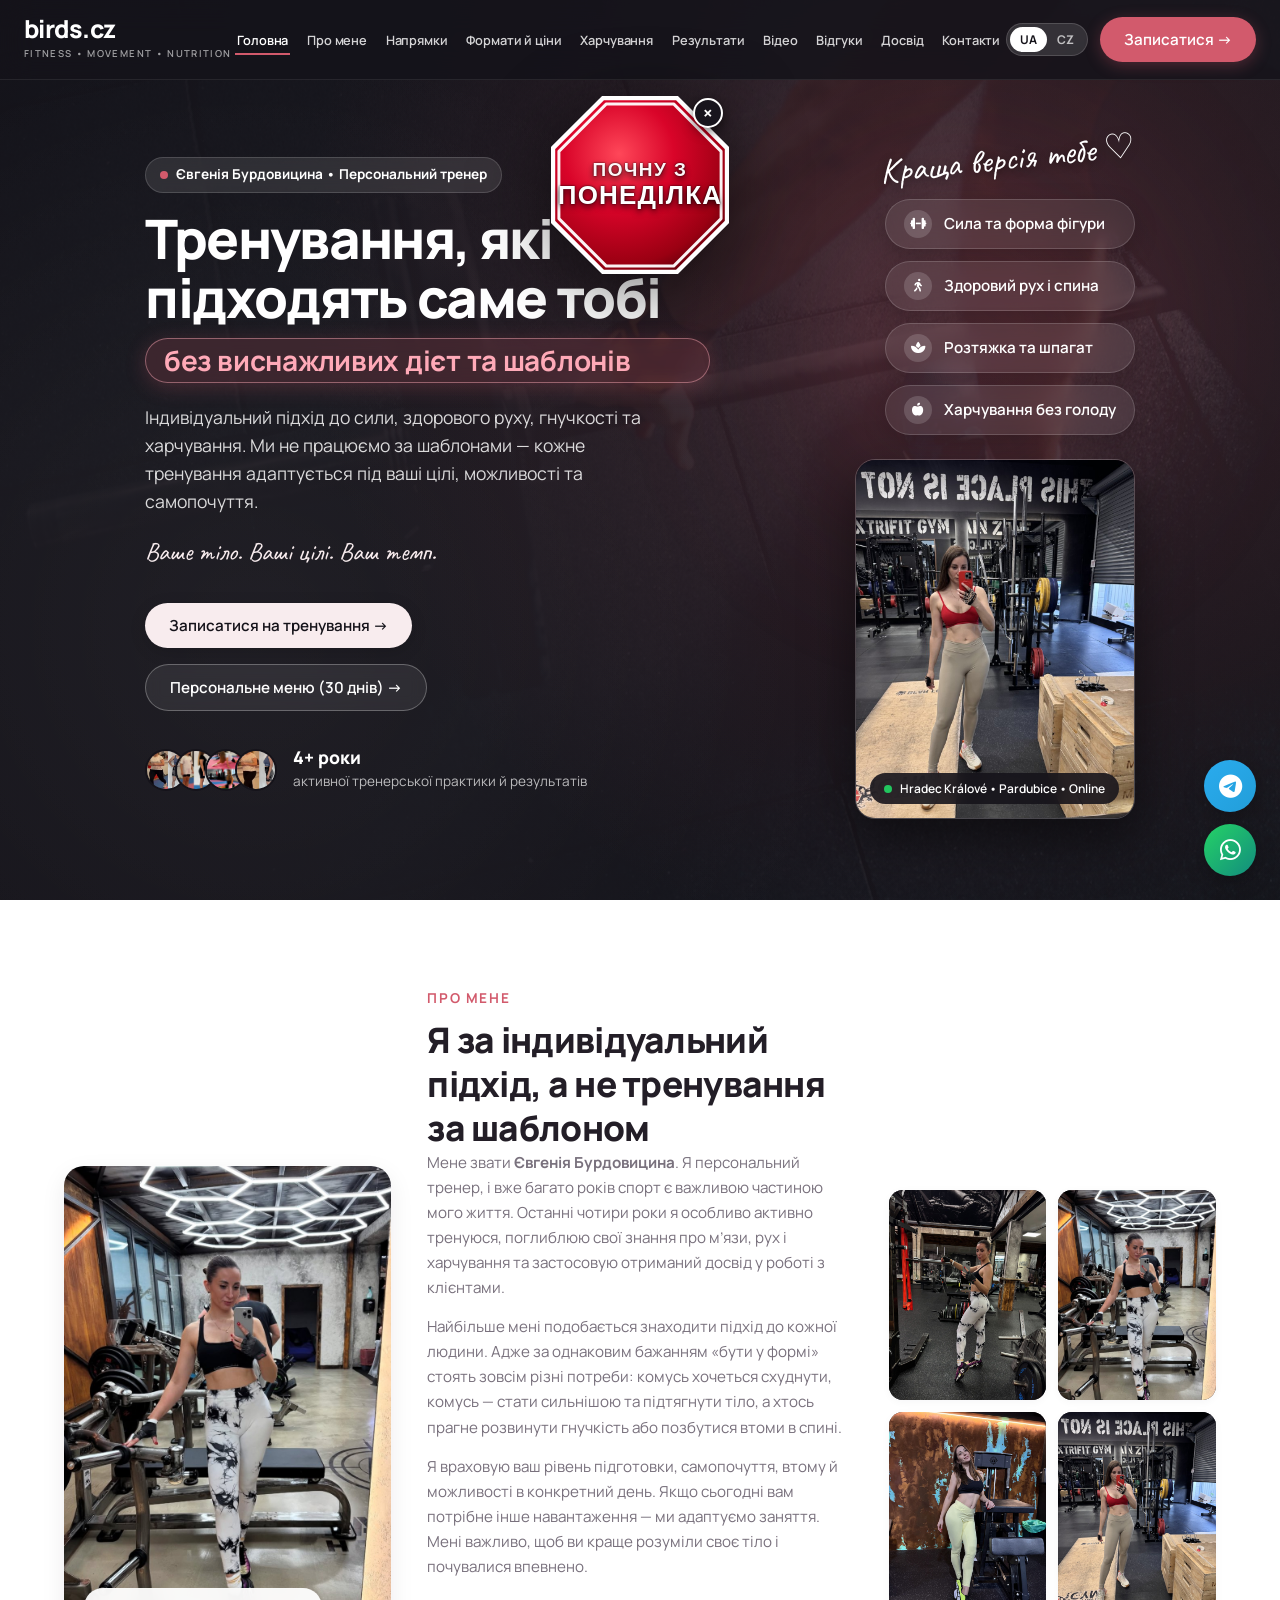
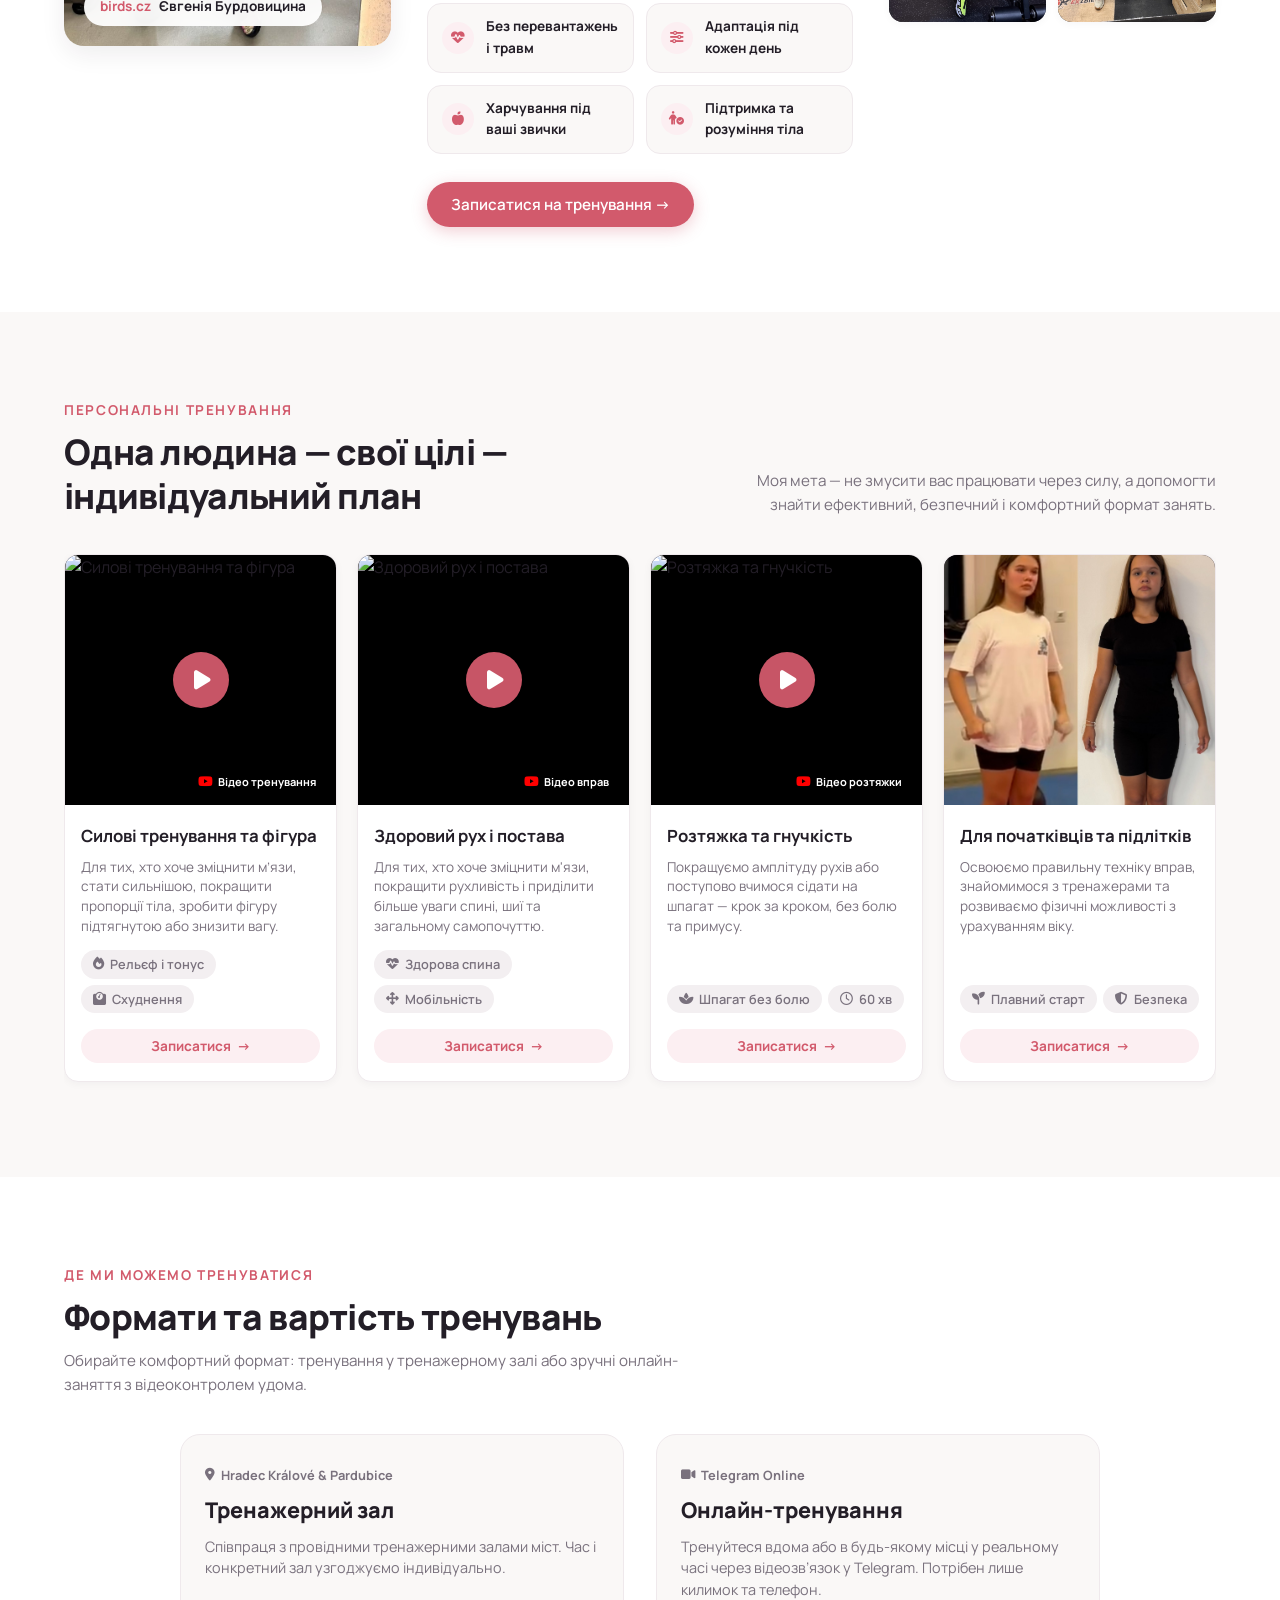
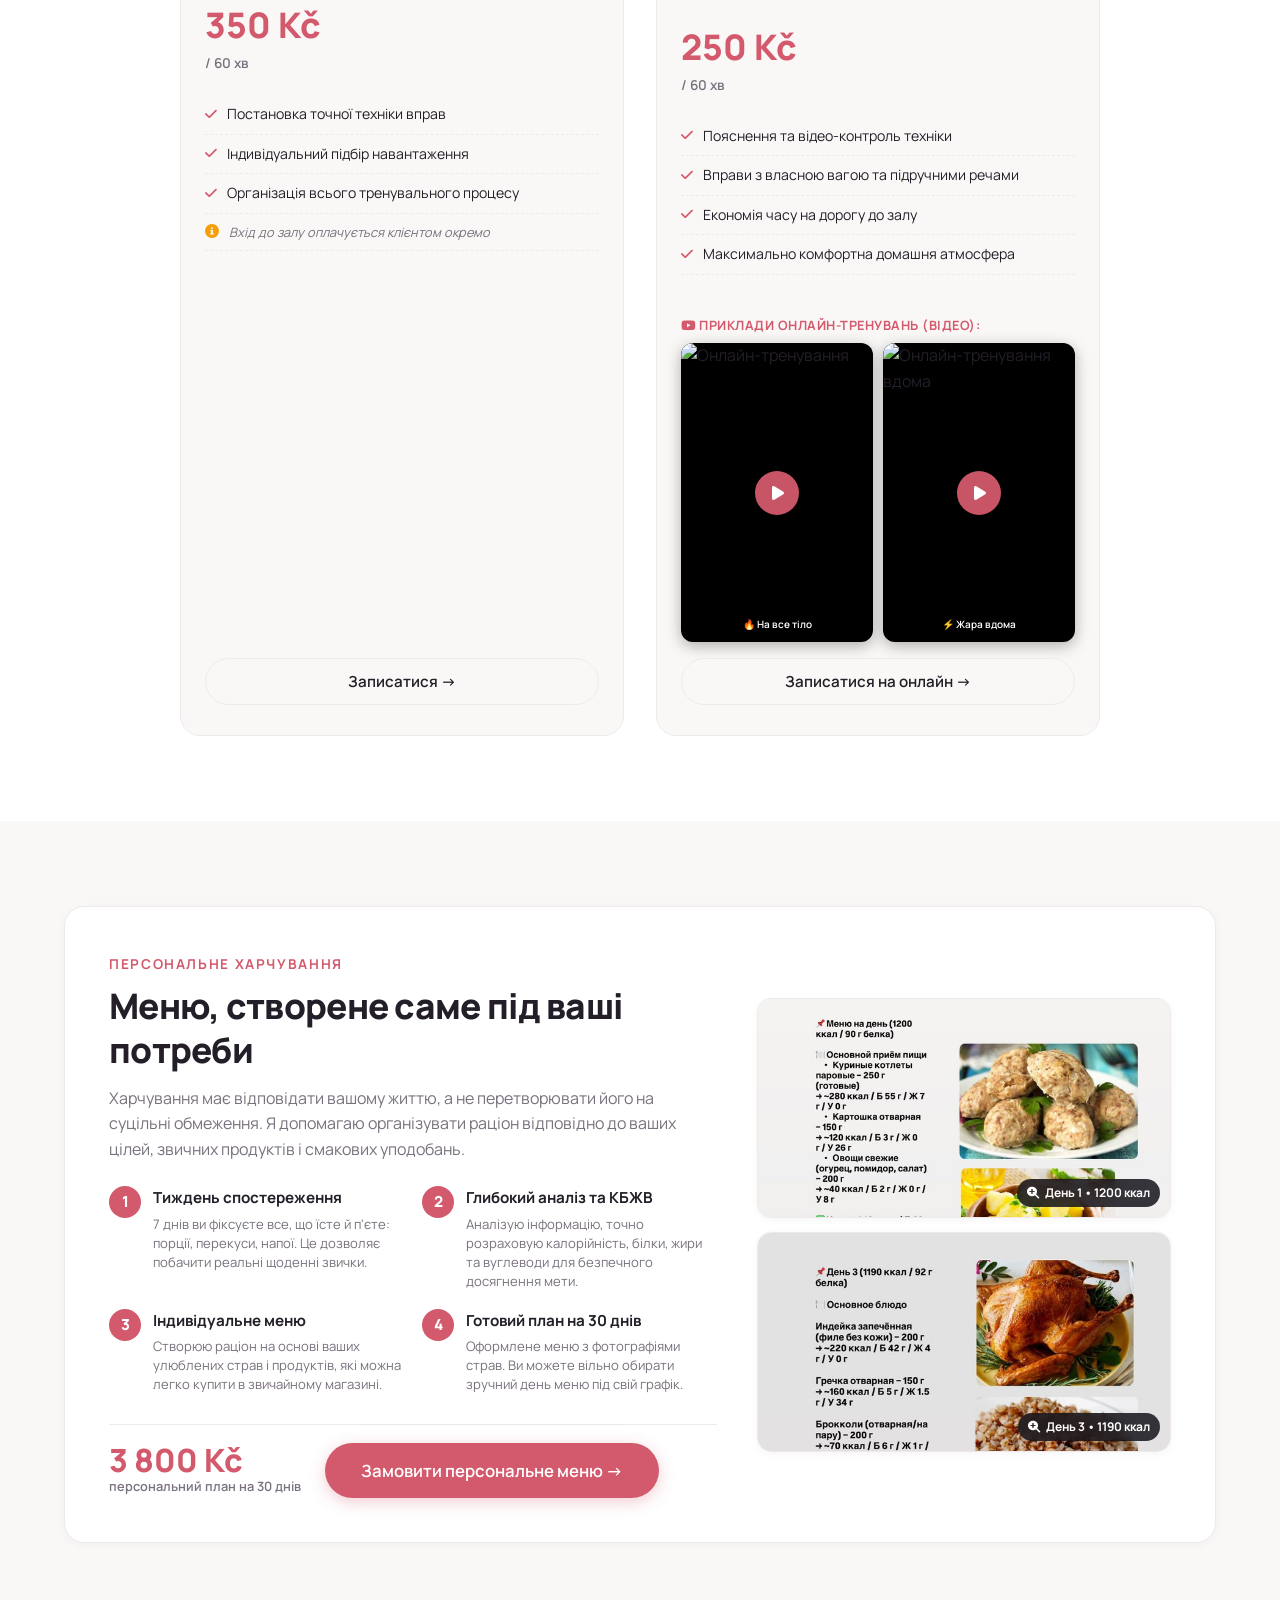
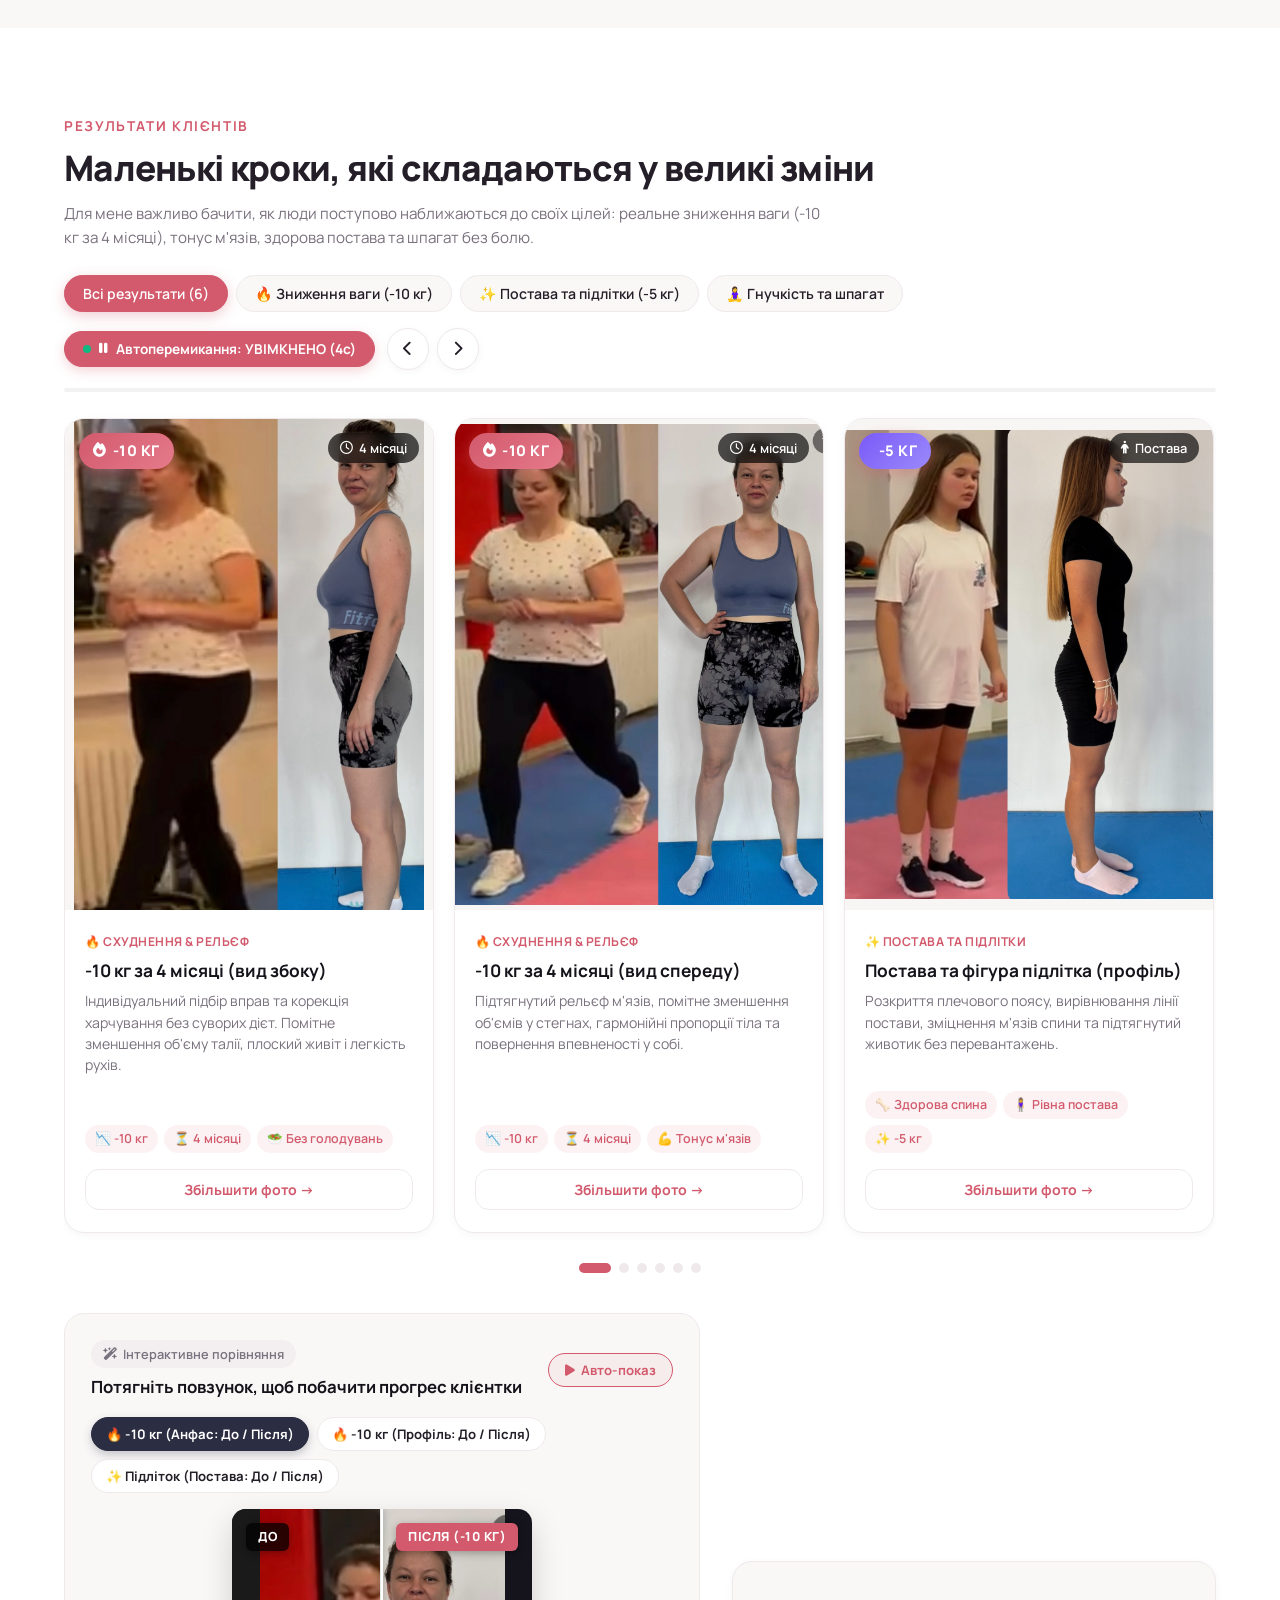
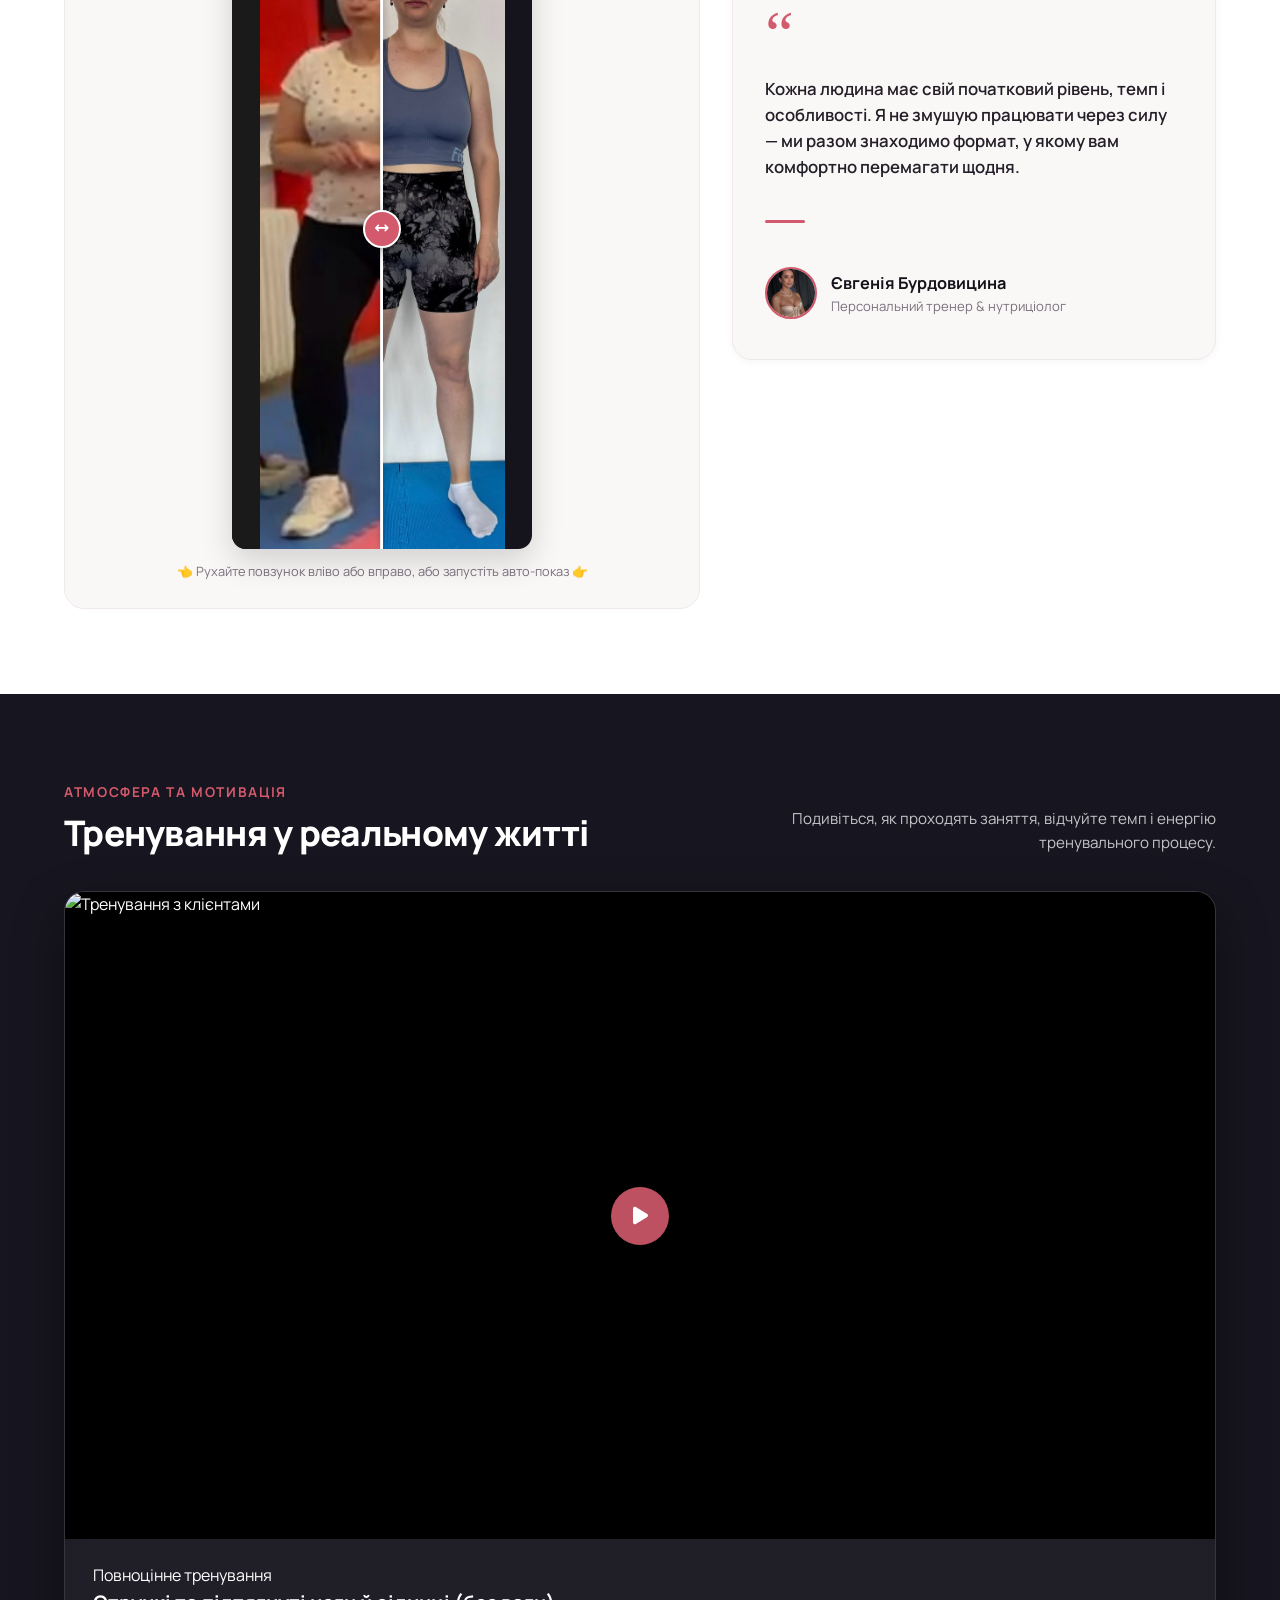
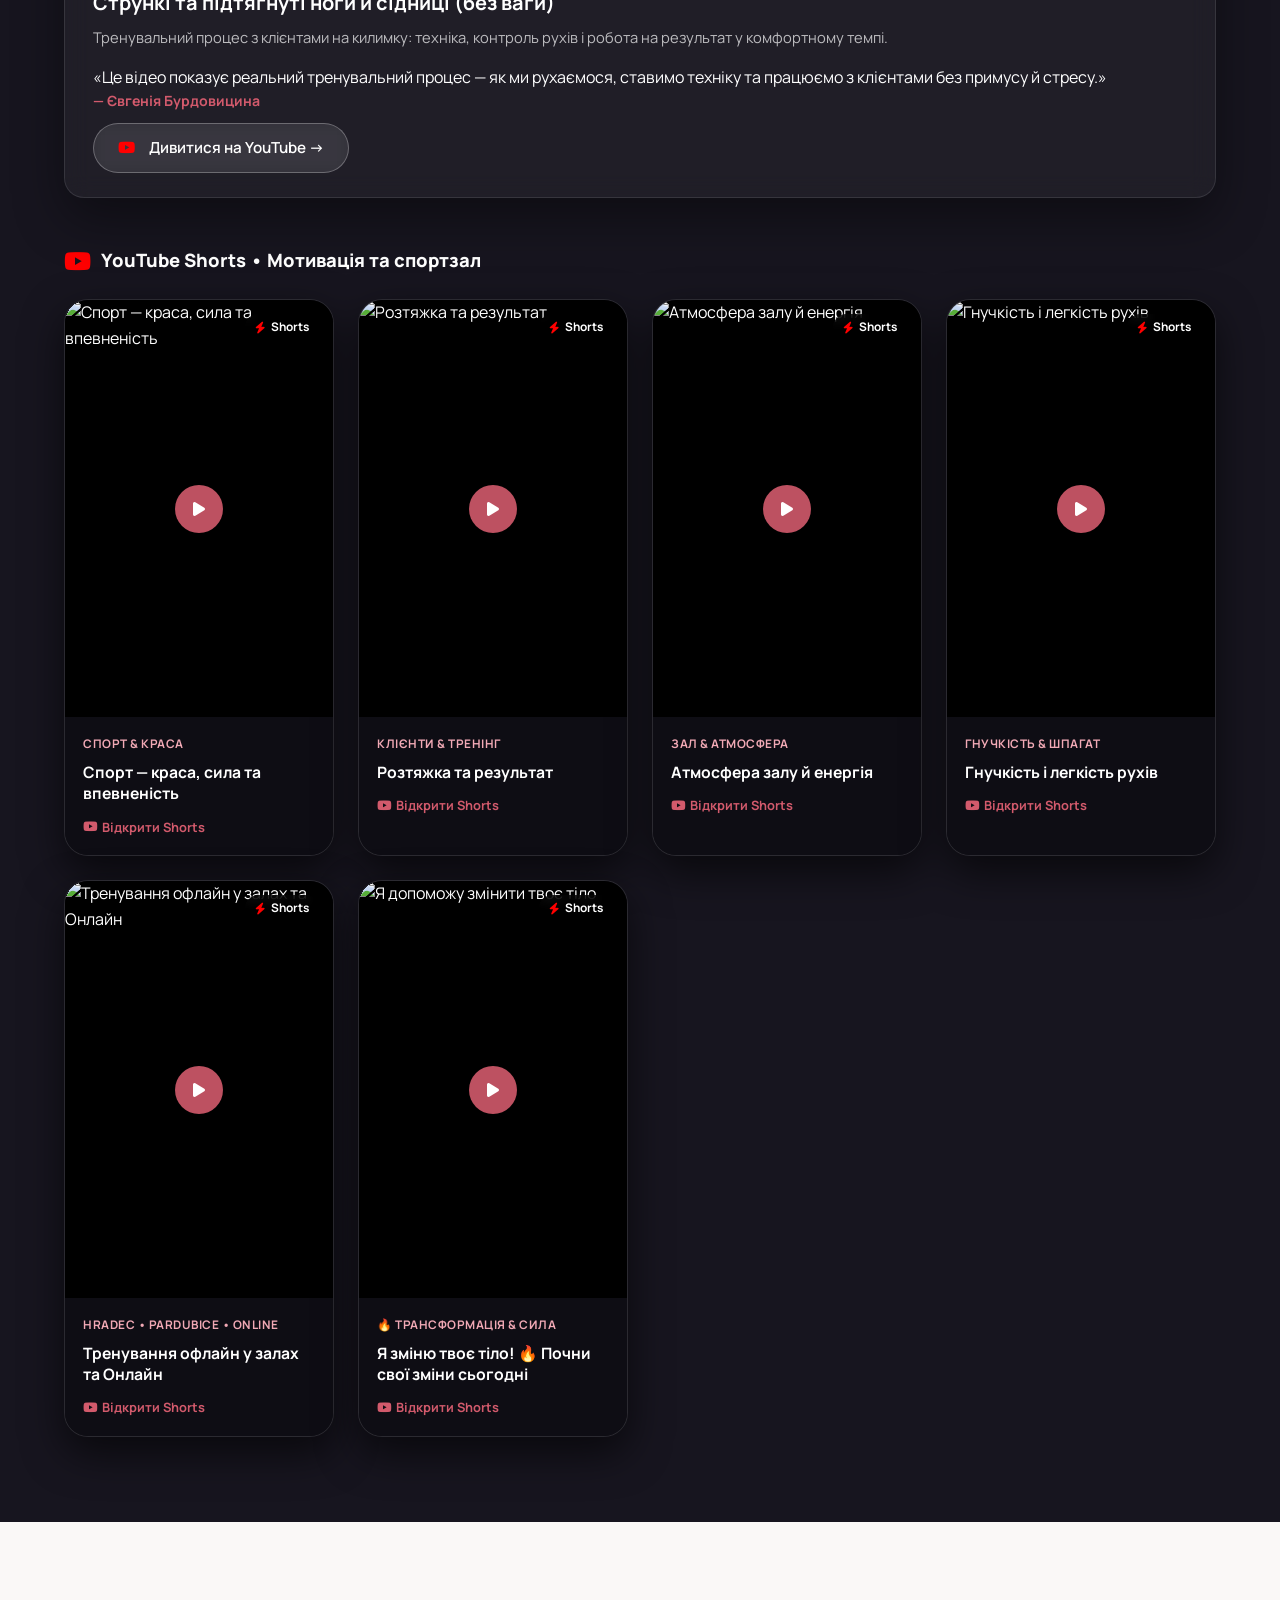
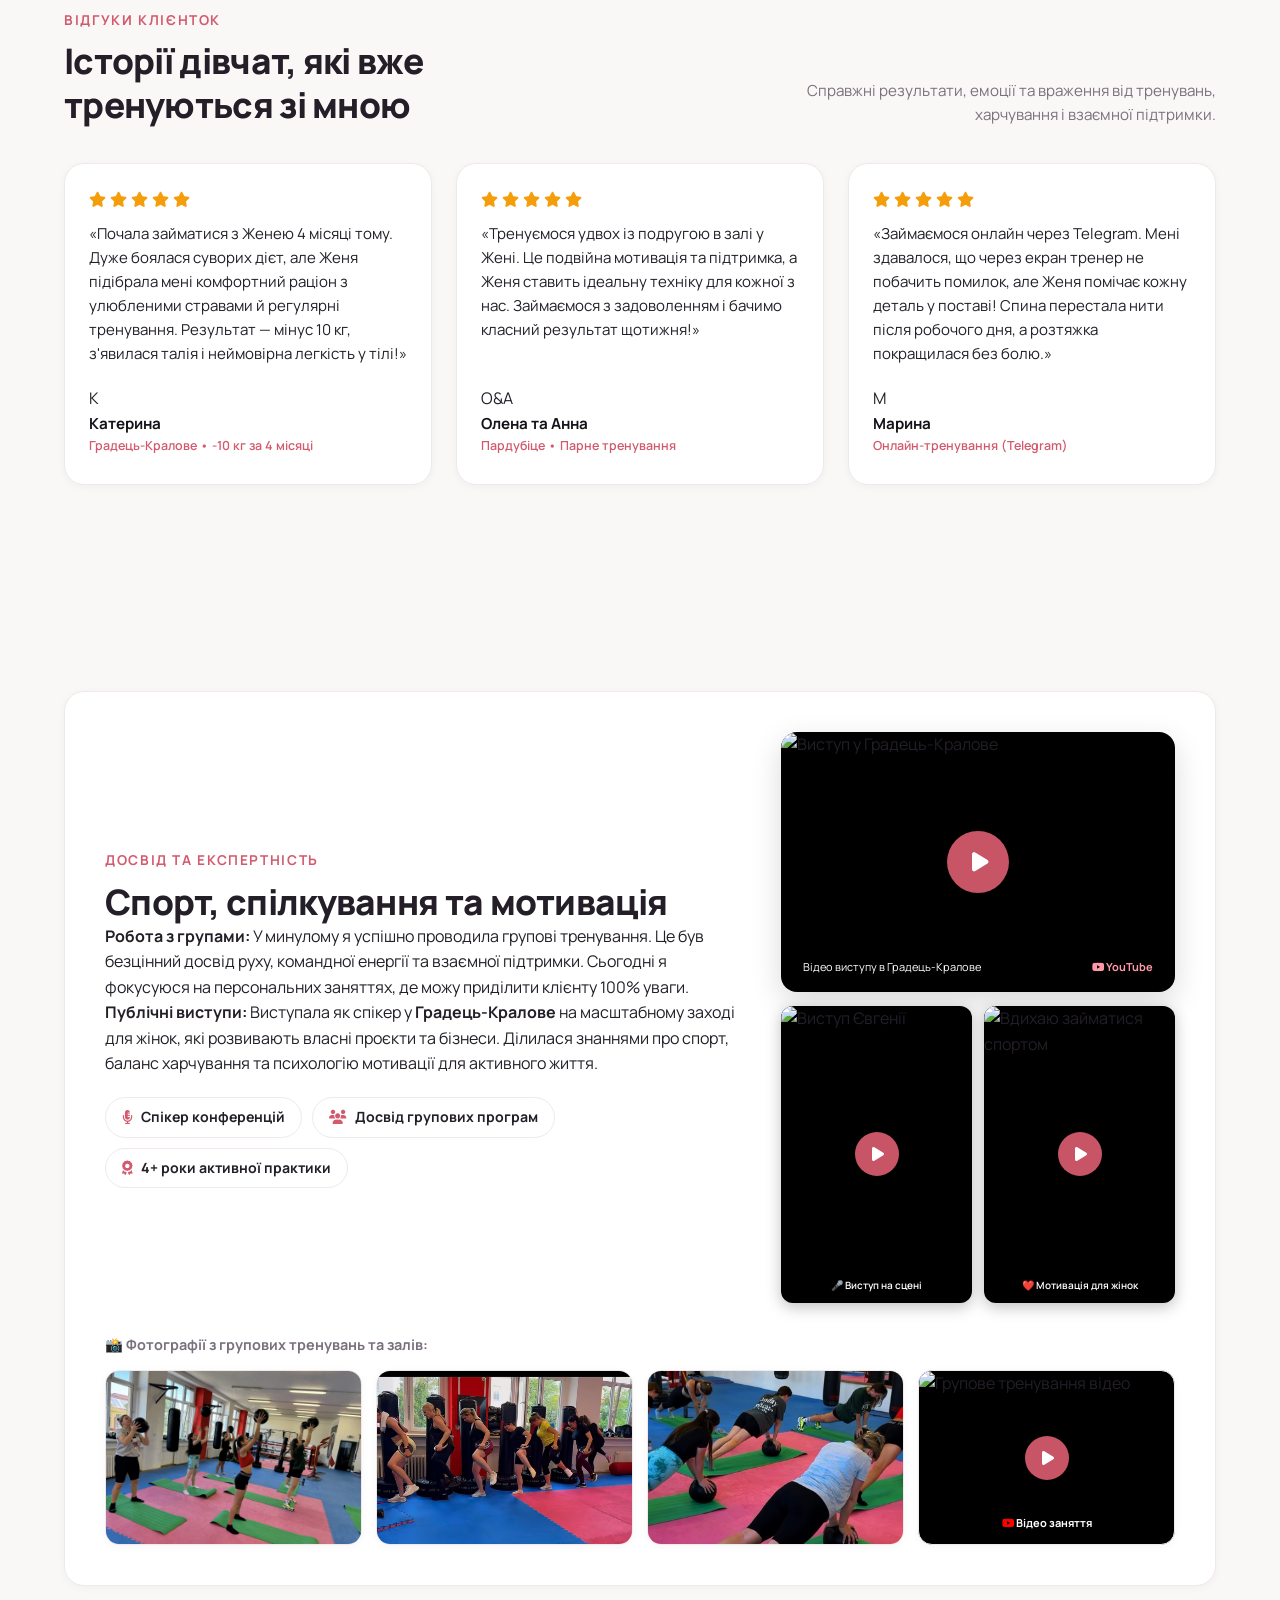
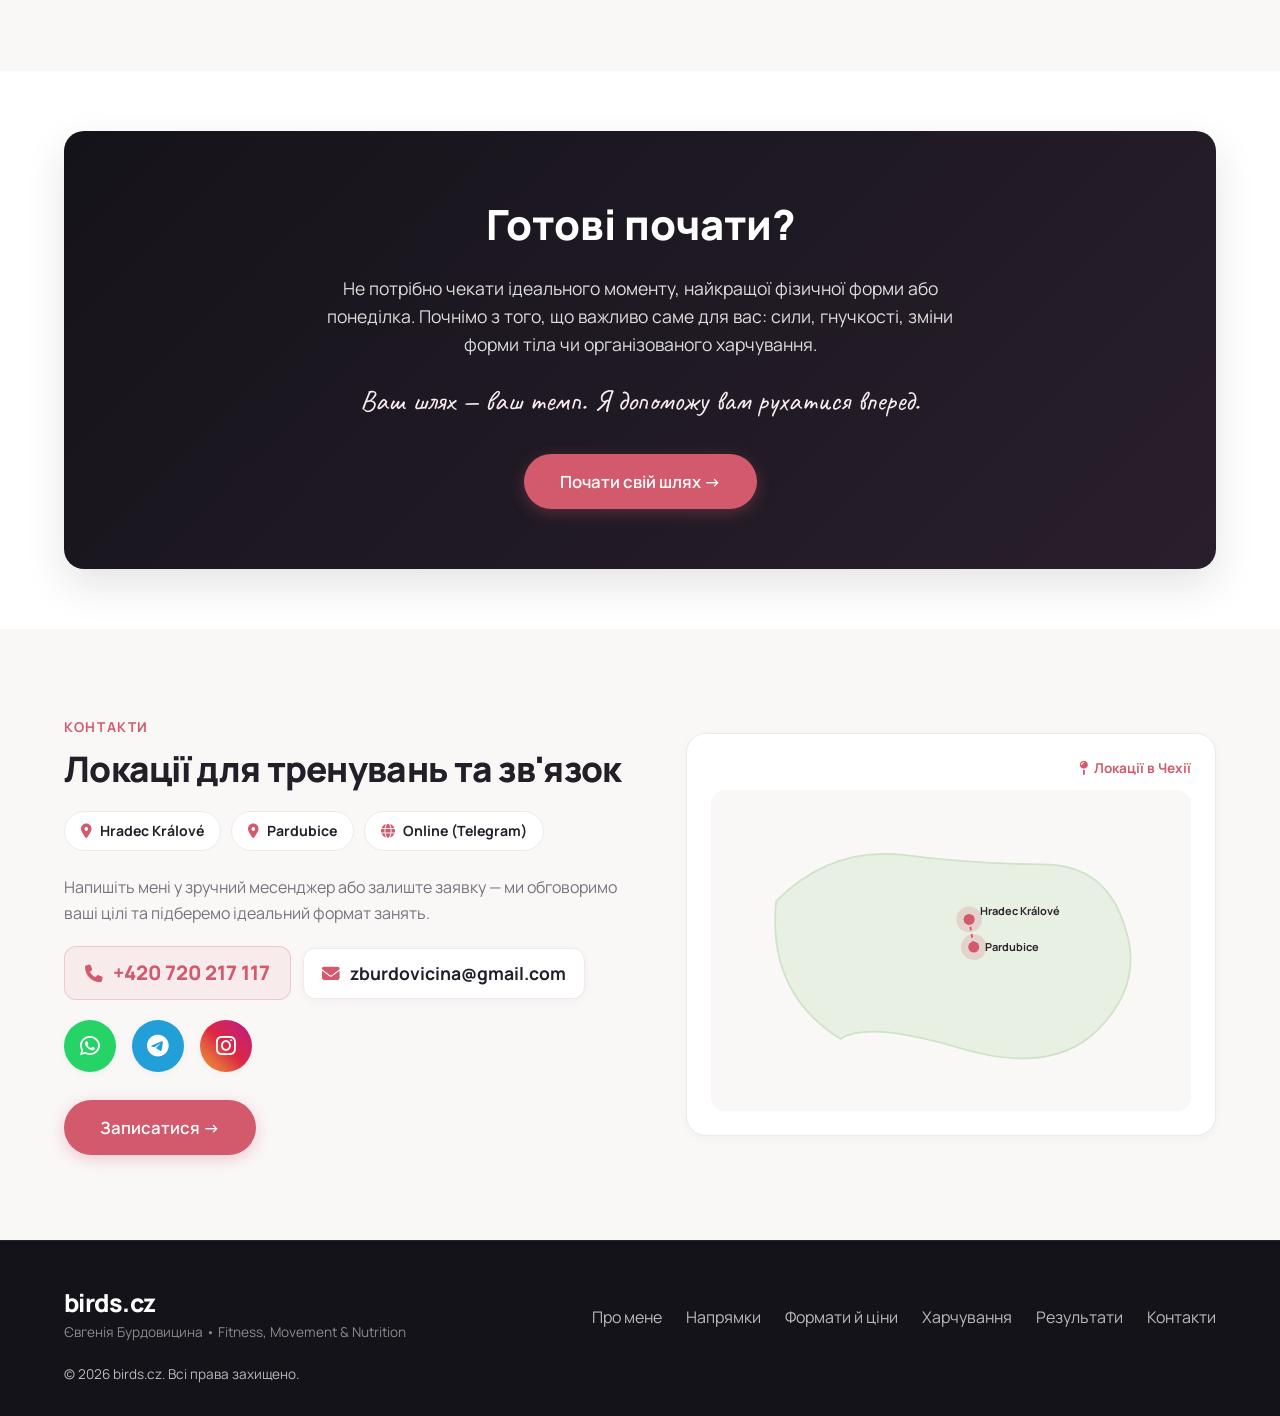
==== commit 901484c5: "Restore authentic STOP road sign octagon with 'ПОЧНУ З ПОНЕДІЛКА' (UA) / 'ZAČNU OD PONDĚLÍ' (CZ) and" ====
--- a/index.html
+++ b/index.html
@@ -63,80 +63,32 @@
   <link rel="stylesheet" href="https://cdnjs.cloudflare.com/ajax/libs/font-awesome/6.5.1/css/all.min.css" media="print" onload="this.media='all'">
   <noscript><link rel="stylesheet" href="https://cdnjs.cloudflare.com/ajax/libs/font-awesome/6.5.1/css/all.min.css"></noscript>
 
-  <link rel="stylesheet" href="styles.css?v=4.0">
+  <link rel="stylesheet" href="styles.css?v=4.1">
 </head>
 <body>
 
-    <!-- ==================== RUNAWAY "START ON MONDAY" 3D RED EMERGENCY BUTTON ==================== -->
+    <!-- ==================== RUNAWAY "START ON MONDAY" 3D STOP SIGN ==================== -->
   <div id="runaway-wrapper">
     <div id="runaway-btn" role="button" tabindex="0" aria-label="ПОЧНУ З ПОНЕДІЛКА">
+      <!-- Authentic Octagonal Road Sign (STOP) with White Outer & Inner Stripes -->
+      <svg class="stop-sign-svg" viewBox="0 0 180 180" width="100%" height="100%" aria-hidden="true">
+        <defs>
+          <radialGradient id="stopGradUA" cx="38%" cy="32%" r="75%">
+            <stop offset="0%" stop-color="#ff4759" />
+            <stop offset="42%" stop-color="#d90429" />
+            <stop offset="85%" stop-color="#9a0012" />
+            <stop offset="100%" stop-color="#67000b" />
+          </radialGradient>
+        </defs>
+        <!-- Outer metallic white border -->
+        <polygon points="52.7,2 127.3,2 178,52.7 178,127.3 127.3,178 52.7,178 2,127.3 2,52.7"
+                 fill="url(#stopGradUA)" stroke="#ffffff" stroke-width="4.5" stroke-linejoin="round" />
+        <!-- Inner classic white stripe -->
+        <polygon points="56,8 124,8 172,56 172,124 124,172 56,172 8,124 8,56"
+                 fill="none" stroke="#ffffff" stroke-width="3" stroke-linejoin="round" opacity="0.95" />
+      </svg>
+
       <button id="runaway-close-btn" type="button" aria-label="Закрити" title="Закрити" data-i18n-title="runaway_close_title">&times;</button>
-
-      <!-- 3D Red Emergency Button Graphic (Chrome Base, Bevel, 3D Dome & Gloss) -->
-      <svg class="emergency-btn-svg" viewBox="0 0 180 180" width="100%" height="100%" aria-hidden="true">
-        <defs>
-          <!-- Chrome Metallic Wall / Extrusion Gradient -->
-          <linearGradient id="chromeWallUA" x1="0%" y1="0%" x2="100%" y2="0%">
-            <stop offset="0%" stop-color="#7a8490" />
-            <stop offset="20%" stop-color="#ffffff" />
-            <stop offset="40%" stop-color="#555d67" />
-            <stop offset="65%" stop-color="#ced5dc" />
-            <stop offset="85%" stop-color="#495059" />
-            <stop offset="100%" stop-color="#8b95a0" />
-          </linearGradient>
-
-          <!-- Chrome Bezel Top Face Gradient -->
-          <linearGradient id="chromeTopUA" x1="0%" y1="0%" x2="100%" y2="100%">
-            <stop offset="0%" stop-color="#ffffff" />
-            <stop offset="25%" stop-color="#9da7b3" />
-            <stop offset="50%" stop-color="#ffffff" />
-            <stop offset="75%" stop-color="#646d79" />
-            <stop offset="100%" stop-color="#d6dde4" />
-          </linearGradient>
-
-          <!-- Red Dome Radial Gradient -->
-          <radialGradient id="redDomeUA" cx="42%" cy="32%" r="68%">
-            <stop offset="0%" stop-color="#ff5c6f" />
-            <stop offset="25%" stop-color="#ee162d" />
-            <stop offset="55%" stop-color="#b80016" />
-            <stop offset="85%" stop-color="#7d000e" />
-            <stop offset="100%" stop-color="#450007" />
-          </radialGradient>
-
-          <!-- Red Button Skirt Gradient -->
-          <linearGradient id="redSkirtUA" x1="0%" y1="0%" x2="0%" y2="100%">
-            <stop offset="0%" stop-color="#c40019" />
-            <stop offset="100%" stop-color="#54000a" />
-          </linearGradient>
-
-          <!-- Specular High-Gloss Reflection Gradient -->
-          <linearGradient id="glossUA" x1="0%" y1="0%" x2="0%" y2="100%">
-            <stop offset="0%" stop-color="#ffffff" stop-opacity="0.8" />
-            <stop offset="45%" stop-color="#ffffff" stop-opacity="0.2" />
-            <stop offset="100%" stop-color="#ffffff" stop-opacity="0" />
-          </linearGradient>
-        </defs>
-
-        <!-- Chrome Base 3D Extrusion Wall -->
-        <path d="M 6 92 A 84 68 0 0 0 174 92 L 174 106 A 84 68 0 0 1 6 106 Z" fill="url(#chromeWallUA)" />
-
-        <!-- Chrome Base Top Ring Surface -->
-        <ellipse cx="90" cy="92" rx="84" ry="68" fill="url(#chromeTopUA)" stroke="#414750" stroke-width="1.2" />
-
-        <!-- Inner Recessed Housing Groove -->
-        <ellipse cx="90" cy="90" rx="74" ry="60" fill="#15171b" stroke="#85909c" stroke-width="1.5" />
-        <ellipse cx="90" cy="90" rx="71" ry="57" fill="#090a0c" />
-
-        <!-- Red Push-Button 3D Cylinder Skirt -->
-        <path d="M 22 84 A 68 54 0 0 0 158 84 L 158 94 A 68 54 0 0 1 22 94 Z" fill="url(#redSkirtUA)" />
-
-        <!-- Red Button Domed Face -->
-        <ellipse cx="90" cy="84" rx="68" ry="54" fill="url(#redDomeUA)" stroke="#80000d" stroke-width="1.2" />
-
-        <!-- Specular Highlight Arc and Oval -->
-        <path d="M 40 70 C 50 42, 130 42, 140 70 C 124 54, 56 54, 40 70 Z" fill="url(#glossUA)" />
-        <ellipse cx="90" cy="52" rx="38" ry="14" fill="url(#glossUA)" opacity="0.6" />
-      </svg>
 
       <div class="runaway-sign-text">
         <span class="stop-line-1" data-i18n="runaway_line_1">ПОЧНУ З</span>
@@ -1589,7 +1541,7 @@
     </div>
   </div>
 
-  <script src="script.js?v=4.0" defer></script>
+  <script src="script.js?v=4.1" defer></script>
   <!-- Floating Quick Contact Dock -->
   <aside class="floating-contact-dock" aria-label="Швидкий зв'язок">
     <a href="https://t.me/candy_bird" target="_blank" rel="noopener noreferrer" class="floating-action-btn telegram-float" aria-label="Написати у Telegram" title="Telegram">
--- a/styles.css
+++ b/styles.css
@@ -3236,7 +3236,7 @@
   color: #FFFFFF;
 }
 
-/* ==================== RUNAWAY "START ON MONDAY" 3D RED EMERGENCY BUTTON ==================== */
+/* ==================== RUNAWAY "START ON MONDAY" 3D STOP SIGN ==================== */
 #runaway-wrapper {
   position: relative;
   width: 100%;
@@ -3246,7 +3246,7 @@
 
 #runaway-btn {
   position: fixed;
-  top: 92px;
+  top: 96px;
   left: 50%;
   transform: translateX(-50%);
   width: 178px;
@@ -3258,14 +3258,14 @@
   justify-content: center;
   box-sizing: border-box;
   z-index: 9999;
-  filter: drop-shadow(0 16px 36px rgba(0, 0, 0, 0.65));
+  filter: drop-shadow(0 16px 36px rgba(0, 0, 0, 0.55));
   transition: transform 0.16s ease, left 0.22s cubic-bezier(0.18, 0.89, 0.32, 1.28), top 0.22s cubic-bezier(0.18, 0.89, 0.32, 1.28);
   animation: runawayBreathe 2.8s ease-in-out infinite;
   touch-action: manipulation;
   -webkit-tap-highlight-color: transparent;
 }
 
-.emergency-btn-svg {
+.stop-sign-svg {
   position: absolute;
   top: 0;
   left: 0;
@@ -3286,43 +3286,42 @@
   pointer-events: none;
   width: 100%;
   height: 100%;
-  padding-top: 10px;
+  padding: 16px;
   box-sizing: border-box;
   text-transform: uppercase;
   font-family: 'Impact', 'Arial Black', -apple-system, BlinkMacSystemFont, 'Segoe UI', Roboto, sans-serif;
   color: #ffffff;
   line-height: 1.05;
-  text-shadow: 
-    0 2px 5px rgba(0, 0, 0, 0.85),
-    0 0 2px rgba(0, 0, 0, 0.95);
-}
-
+  text-shadow: 0 3px 6px rgba(0, 0, 0, 0.75), 0 0 2px rgba(0, 0, 0, 0.9);
+}
+
+/* STOP sign font typography */
 .stop-line-1 {
-  font-size: 15px;
+  font-size: 19px;
   font-weight: 800;
-  letter-spacing: 2px;
+  letter-spacing: 1.5px;
   opacity: 0.96;
   margin-bottom: 2px;
 }
 
 .stop-line-2 {
-  font-size: 24px;
+  font-size: 26px;
   font-weight: 900;
   letter-spacing: 1.2px;
 }
 
-/* Close "X" Button on top-right of chrome ring */
+/* Close "X" Button on top-right octagon facet */
 #runaway-close-btn {
   position: absolute;
-  top: 0px;
-  right: 4px;
-  width: 28px;
-  height: 28px;
+  top: 2px;
+  right: 6px;
+  width: 30px;
+  height: 30px;
   border-radius: 50%;
   background: #18151D;
   color: #FFFFFF;
   border: 2px solid #FFFFFF;
-  font-size: 18px;
+  font-size: 19px;
   font-weight: 700;
   line-height: 1;
   display: flex;
@@ -3330,8 +3329,8 @@
   justify-content: center;
   cursor: pointer;
   z-index: 20;
-  box-shadow: 0 4px 12px rgba(0, 0, 0, 0.6);
-  transition: transform 0.2s ease, background 0.2s ease, color 0.2s ease;
+  box-shadow: 0 4px 12px rgba(0, 0, 0, 0.55);
+  transition: transform 0.2s ease, background-color 0.2s ease, color 0.2s ease;
   pointer-events: auto;
   touch-action: manipulation;
   padding: 0;
@@ -3347,7 +3346,7 @@
 @keyframes runawayBreathe {
   0%, 100% {
     transform: translateX(-50%) scale(1);
-    filter: drop-shadow(0 16px 36px rgba(0, 0, 0, 0.65));
+    filter: drop-shadow(0 16px 36px rgba(0, 0, 0, 0.55));
   }
   50% {
     transform: translateX(-50%) scale(1.05);
@@ -3362,31 +3361,27 @@
 
 @media (max-width: 768px) {
   #runaway-btn {
-    top: 82px;
+    top: 86px;
     width: 144px;
     height: 144px;
   }
 
-  .runaway-sign-text {
-    padding-top: 8px;
-  }
-
   .stop-line-1 {
-    font-size: 13px;
-    letter-spacing: 1.5px;
+    font-size: 15px;
+    letter-spacing: 1px;
   }
 
   .stop-line-2 {
-    font-size: 20px;
-    letter-spacing: 1px;
+    font-size: 21px;
+    letter-spacing: 0.8px;
   }
 
   #runaway-close-btn {
-    width: 25px;
-    height: 25px;
-    font-size: 15px;
-    top: -2px;
-    right: 2px;
-  }
-}
-
+    width: 26px;
+    height: 26px;
+    font-size: 16px;
+    top: 0;
+    right: 4px;
+  }
+}
+
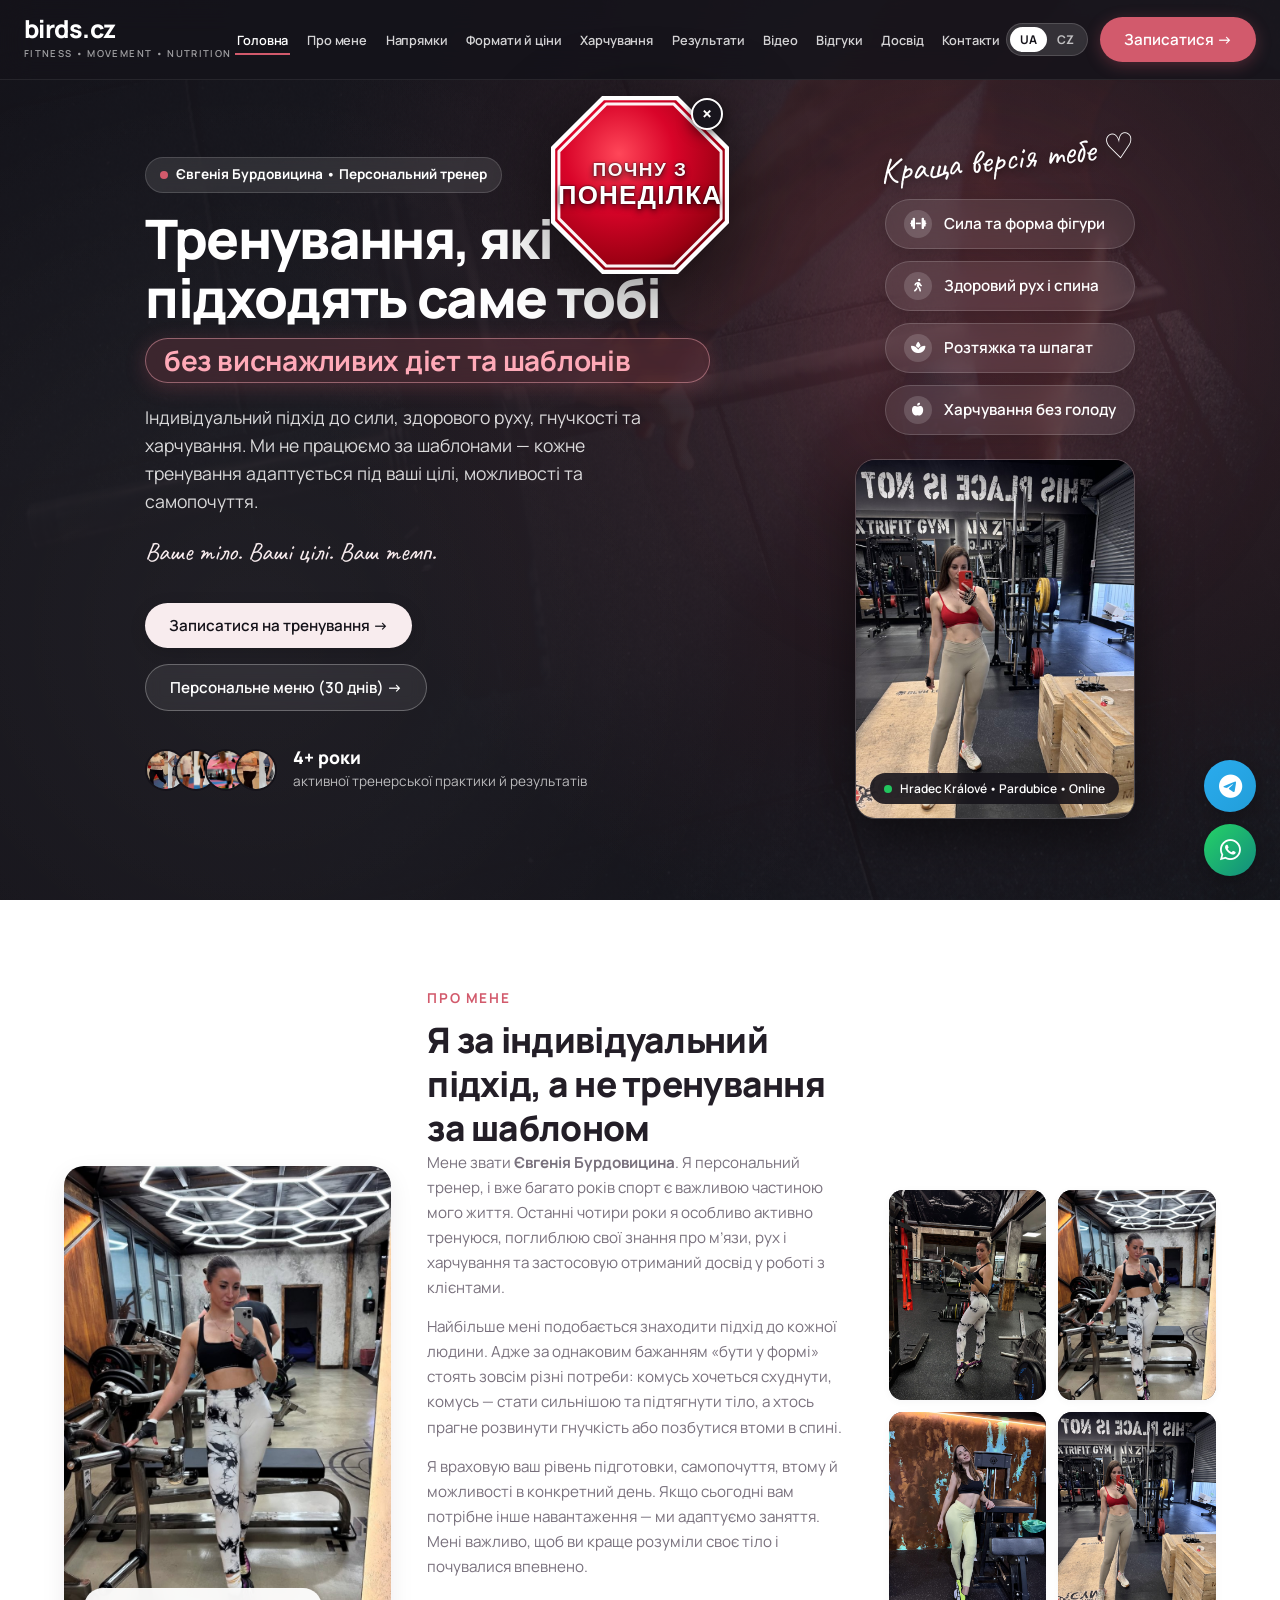
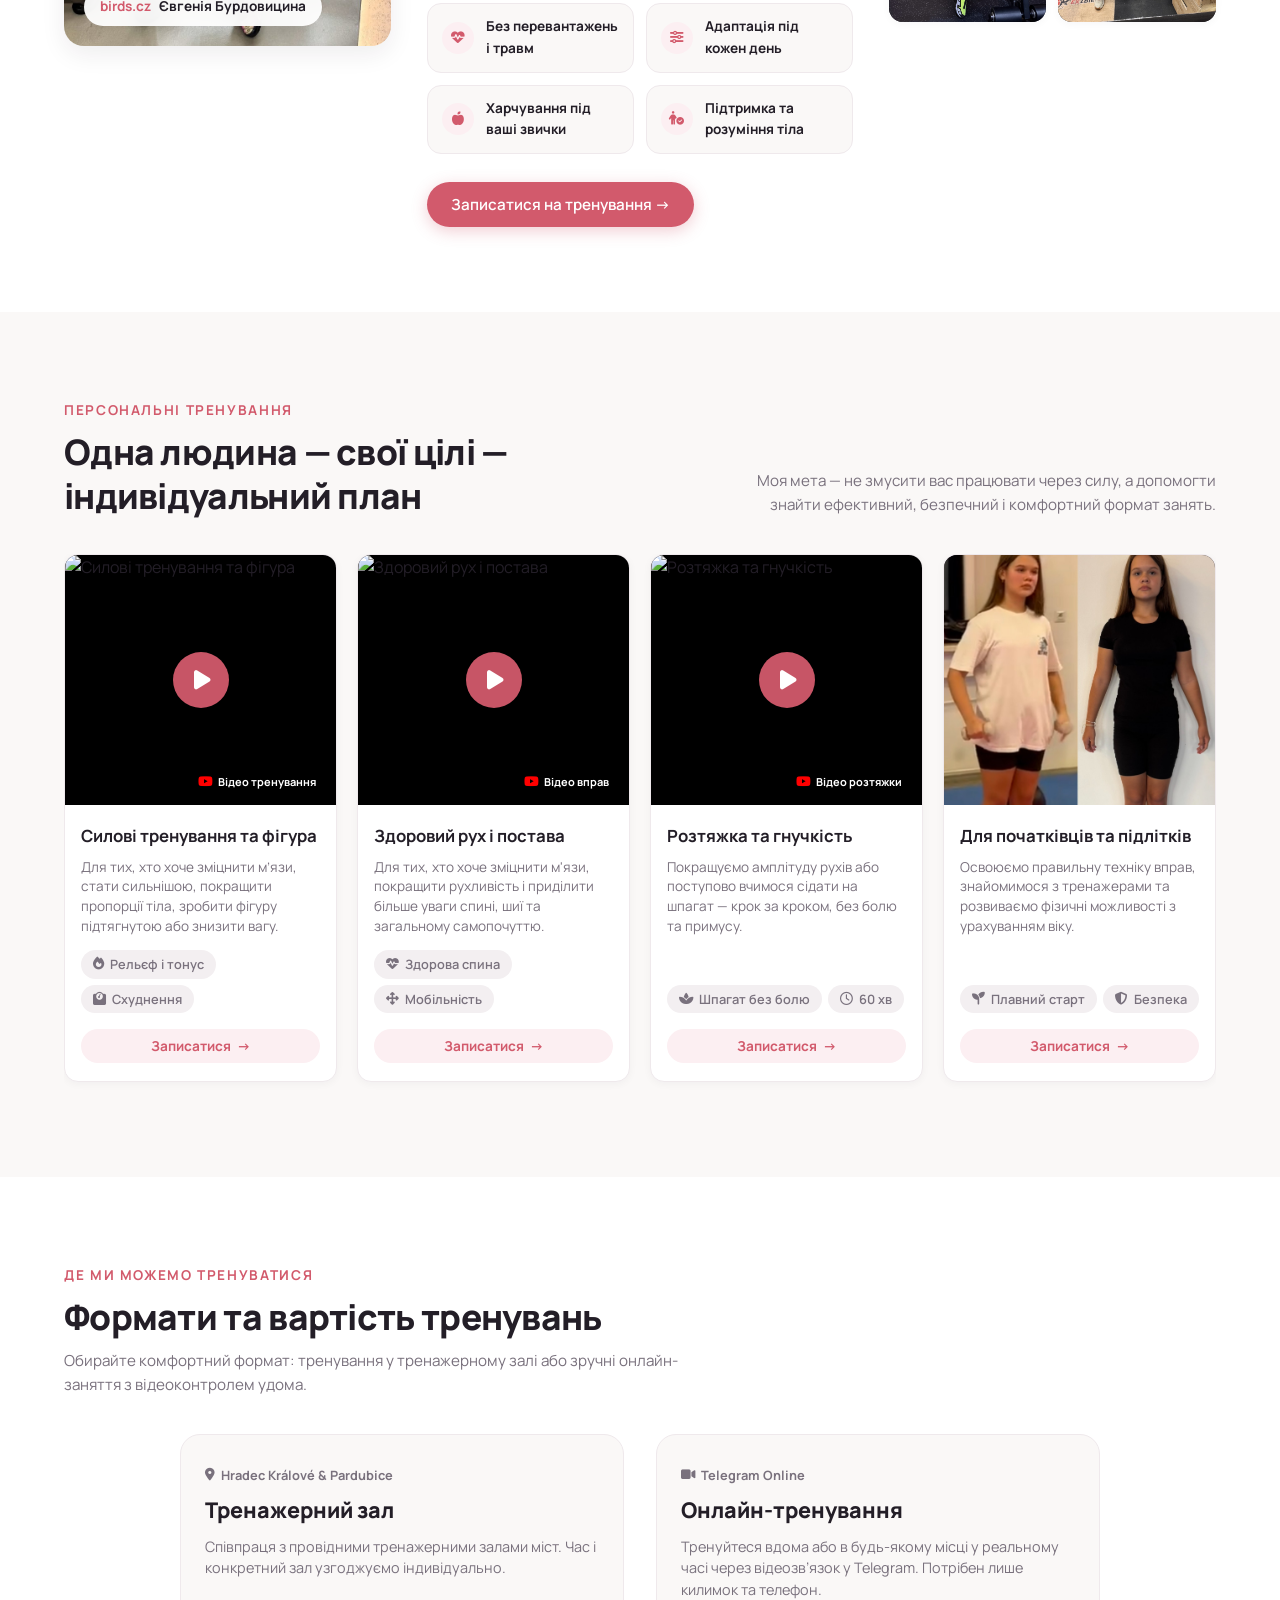
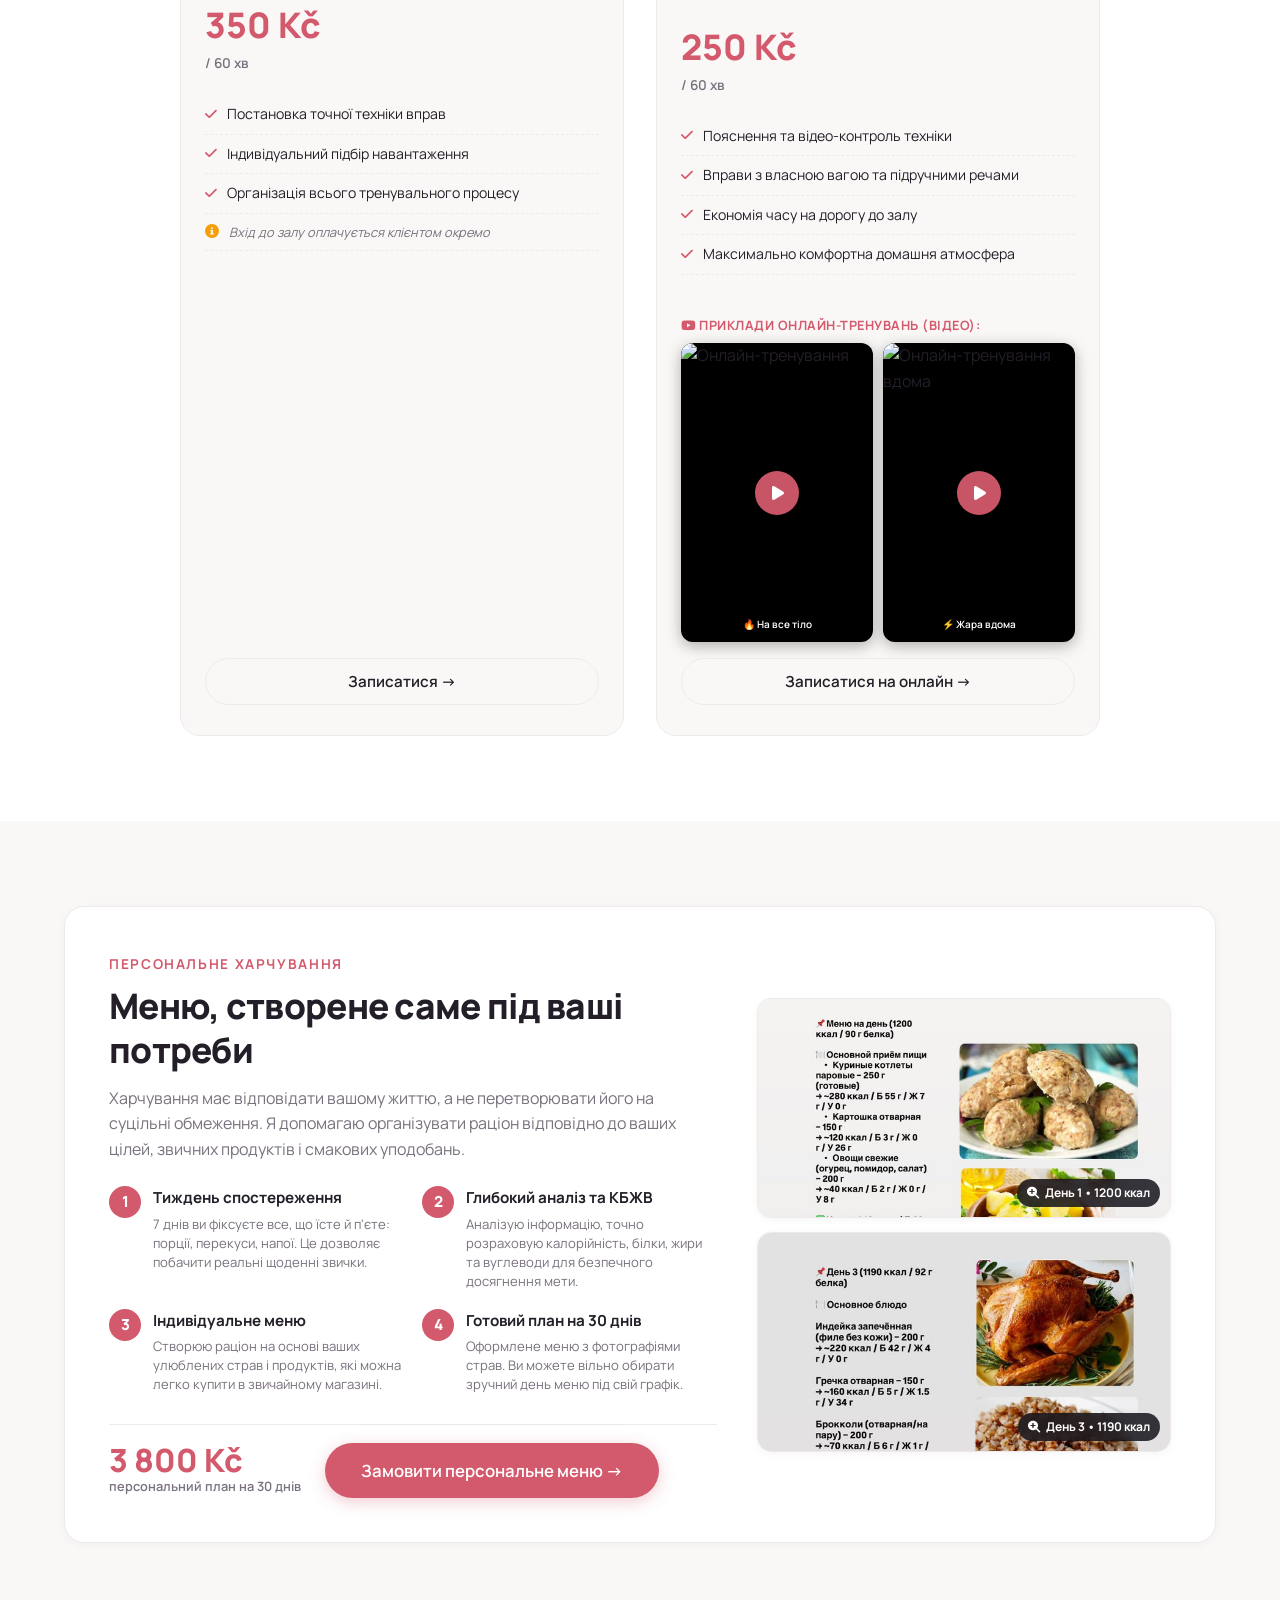
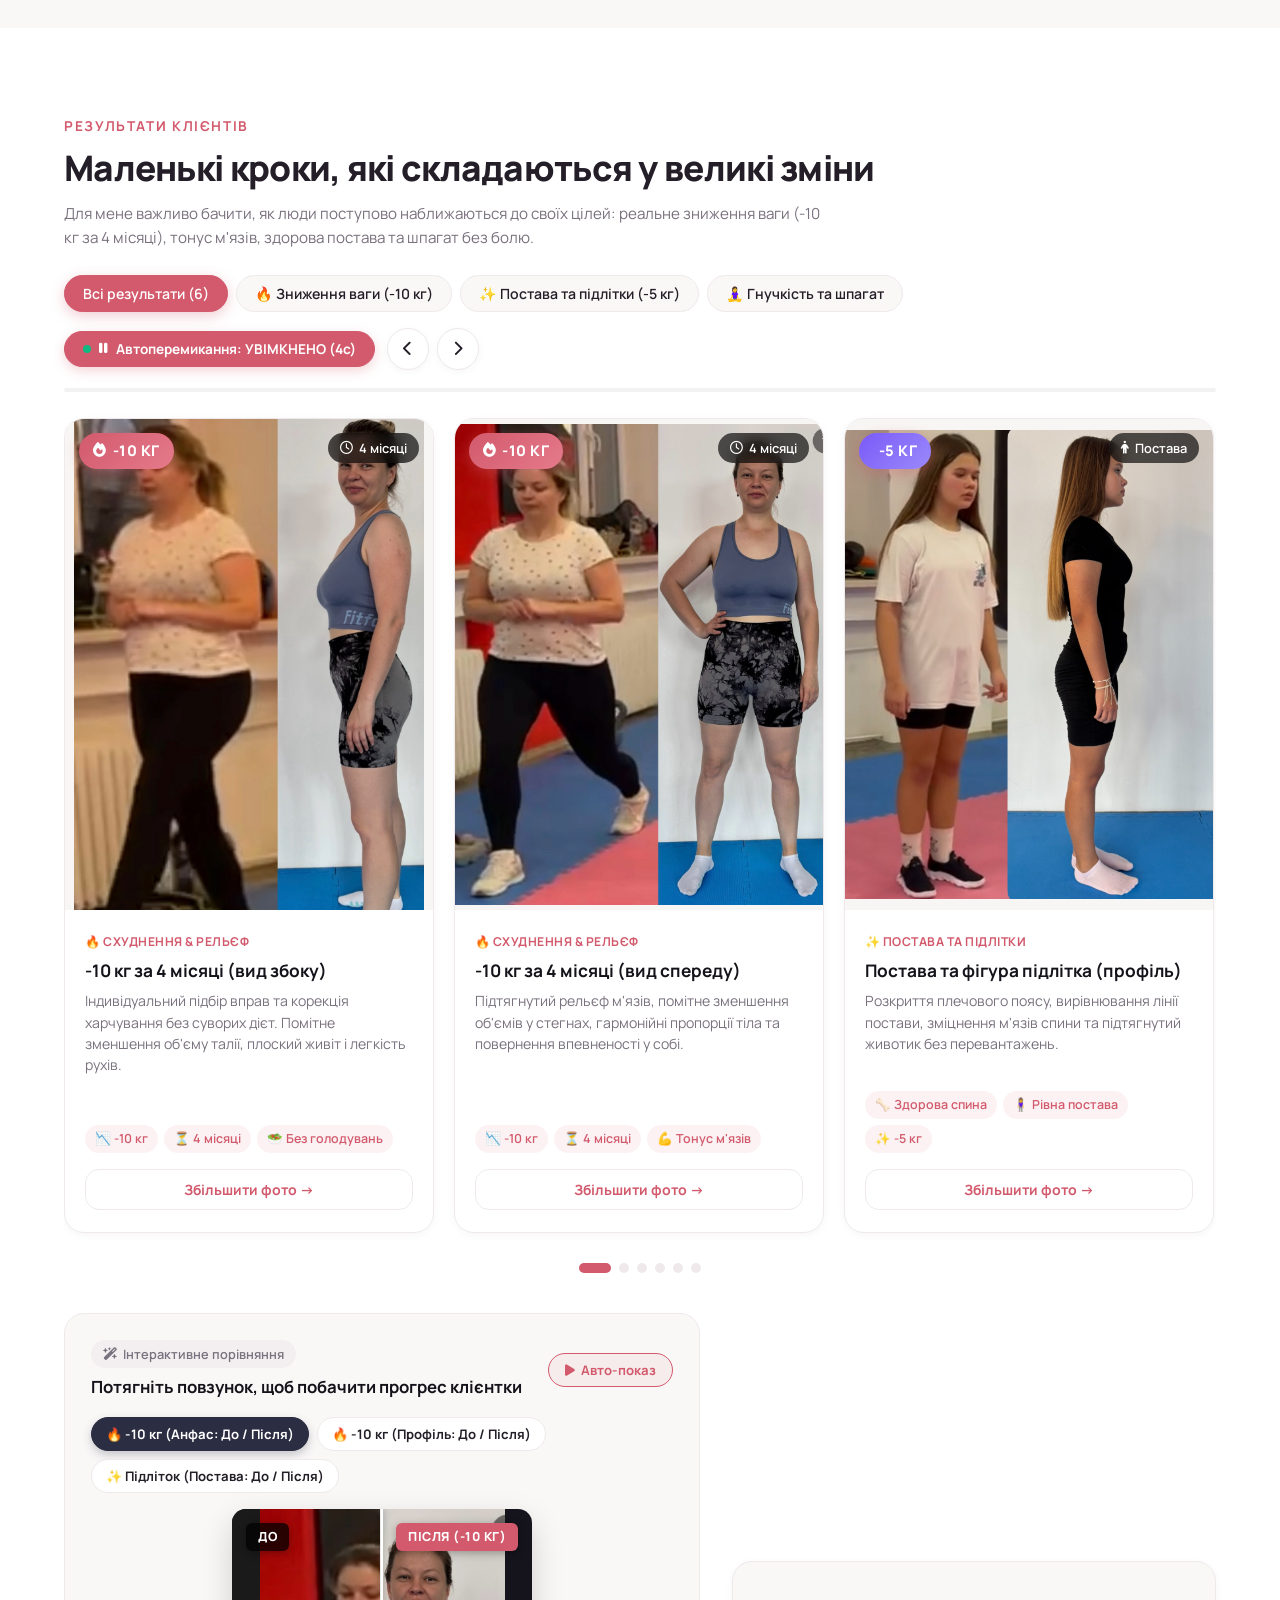
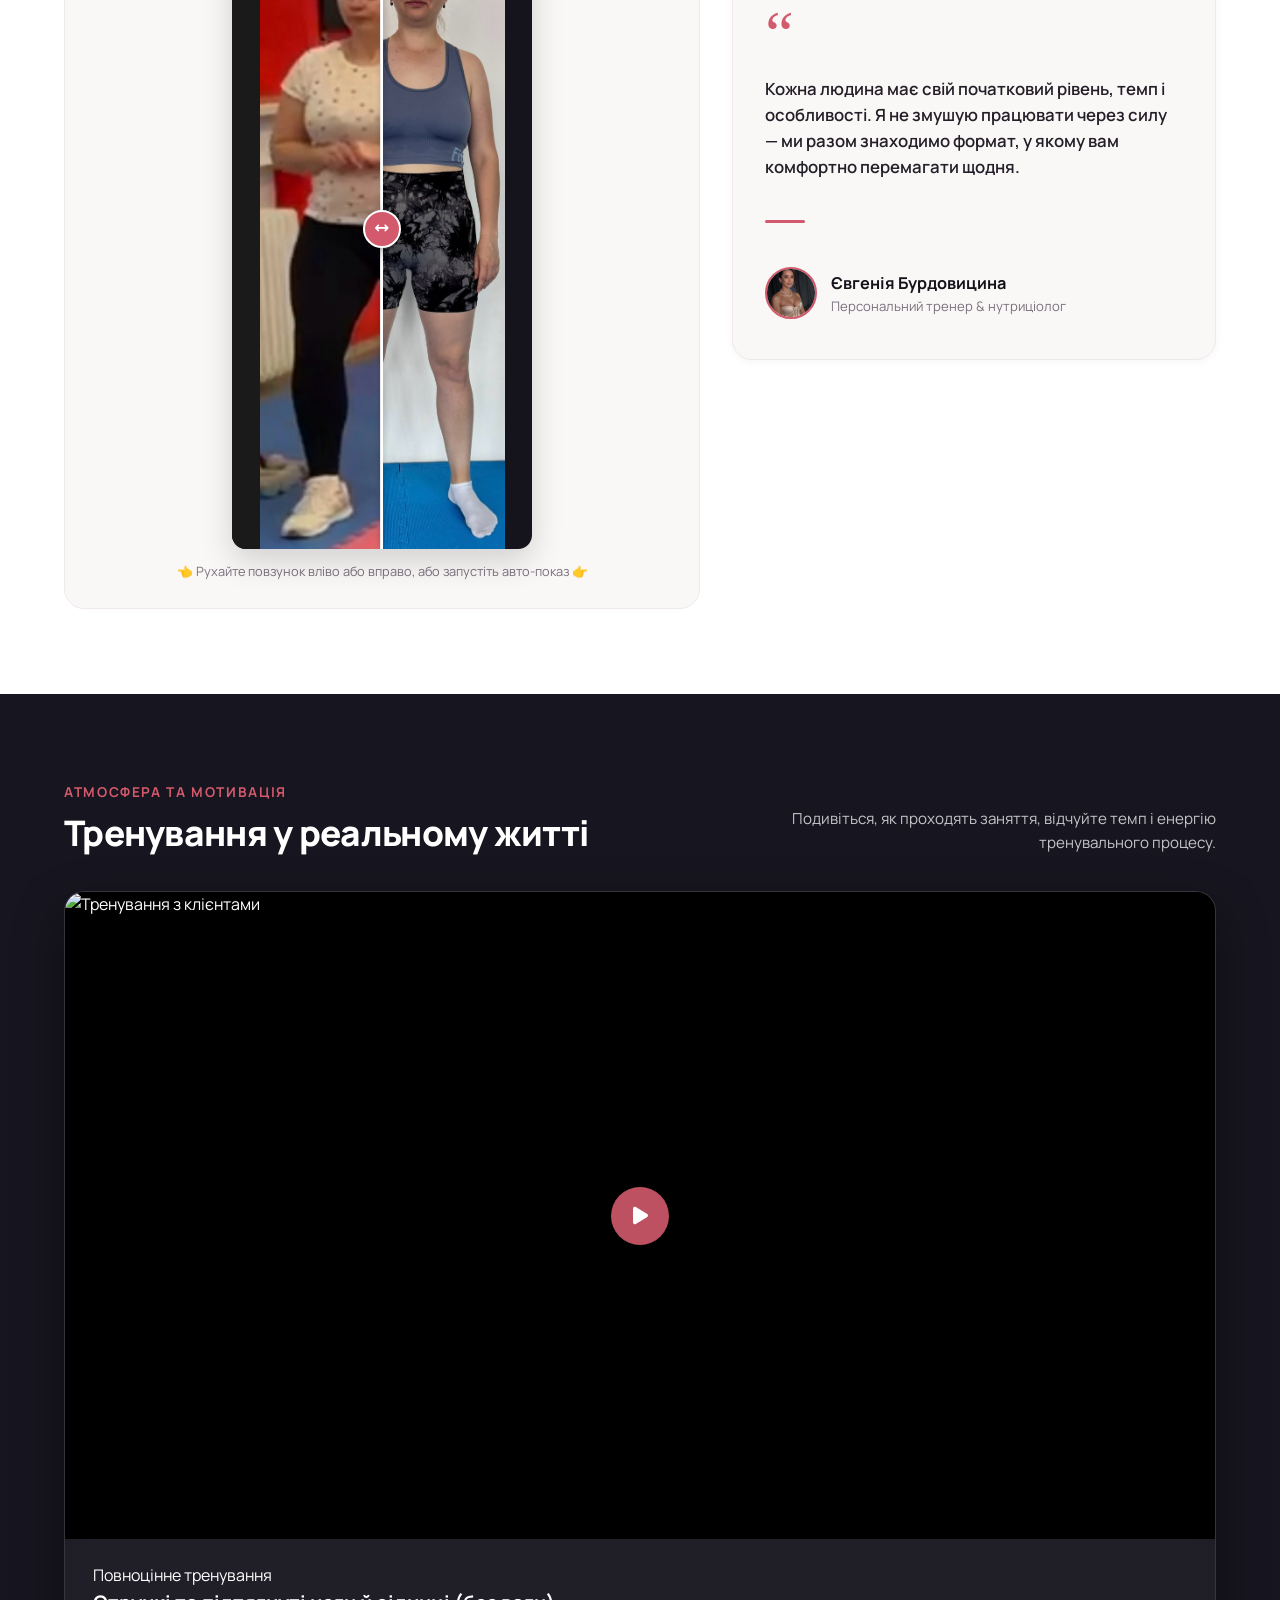
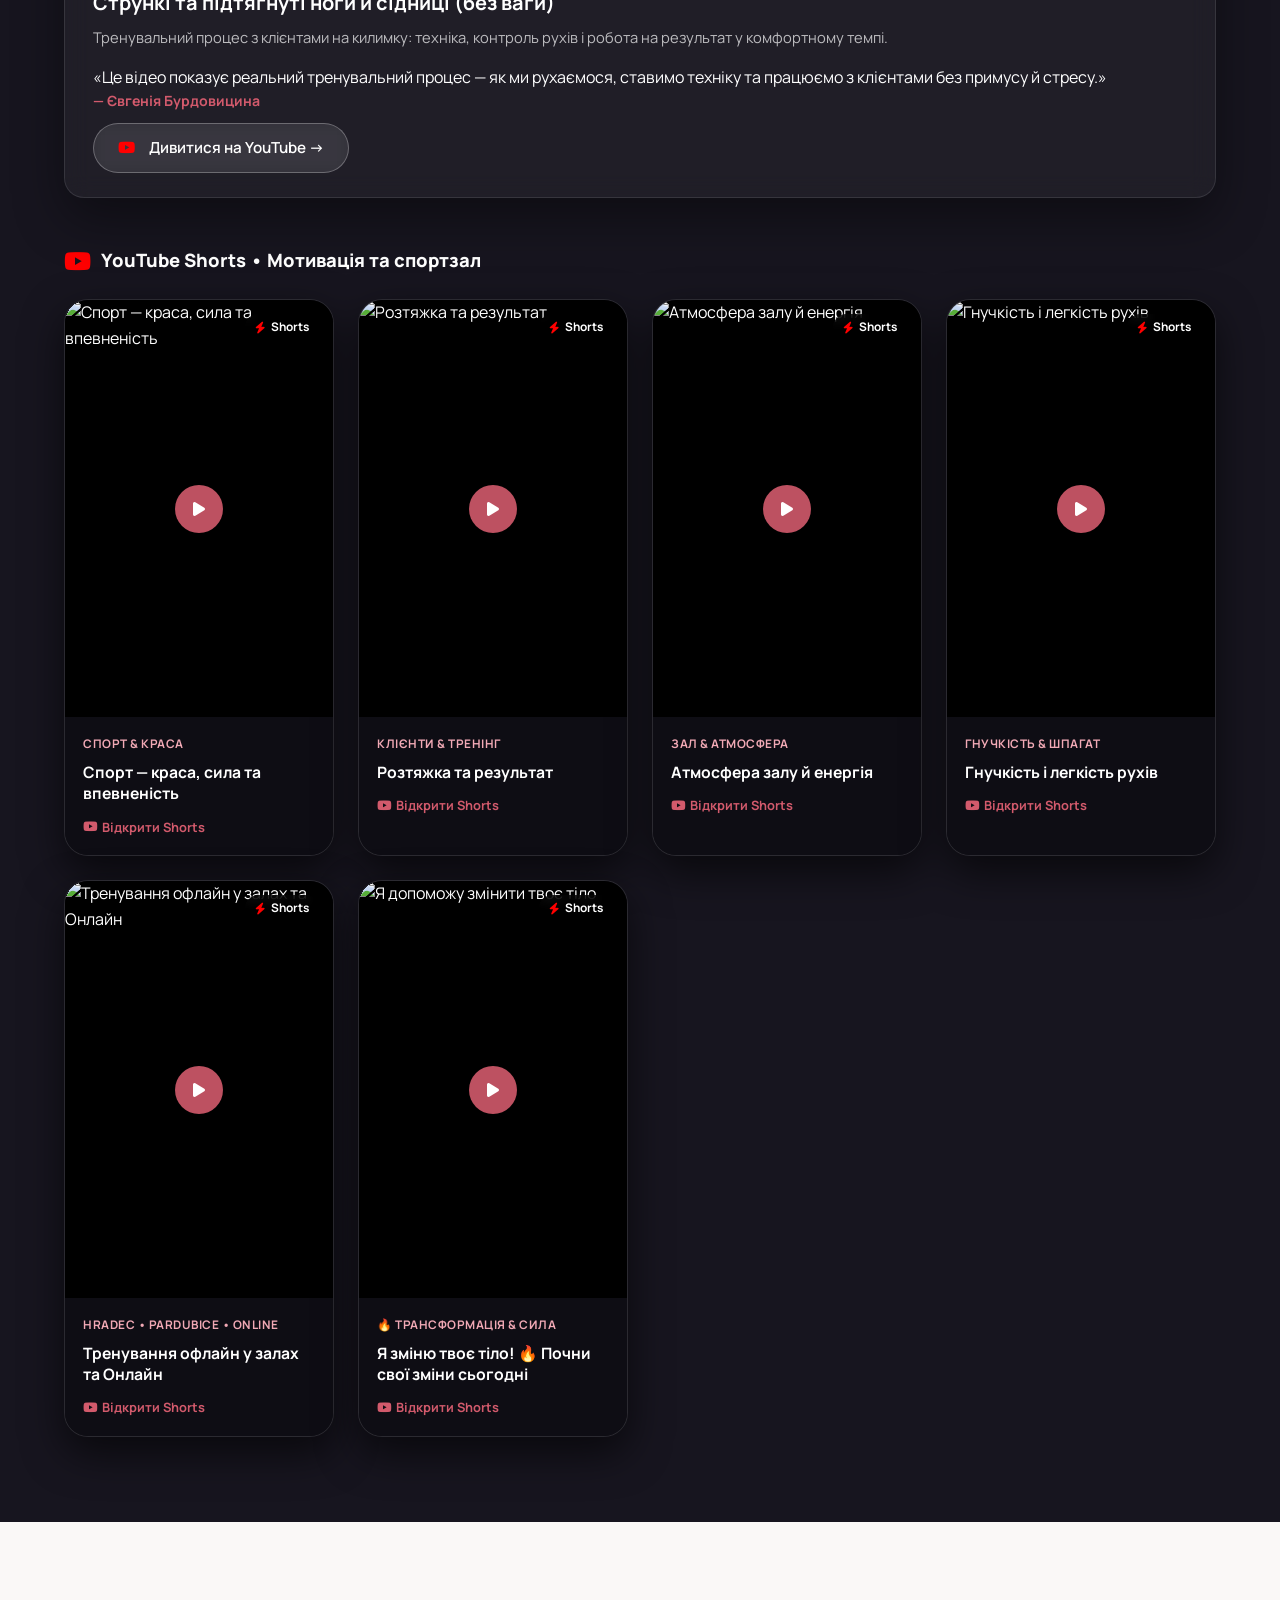
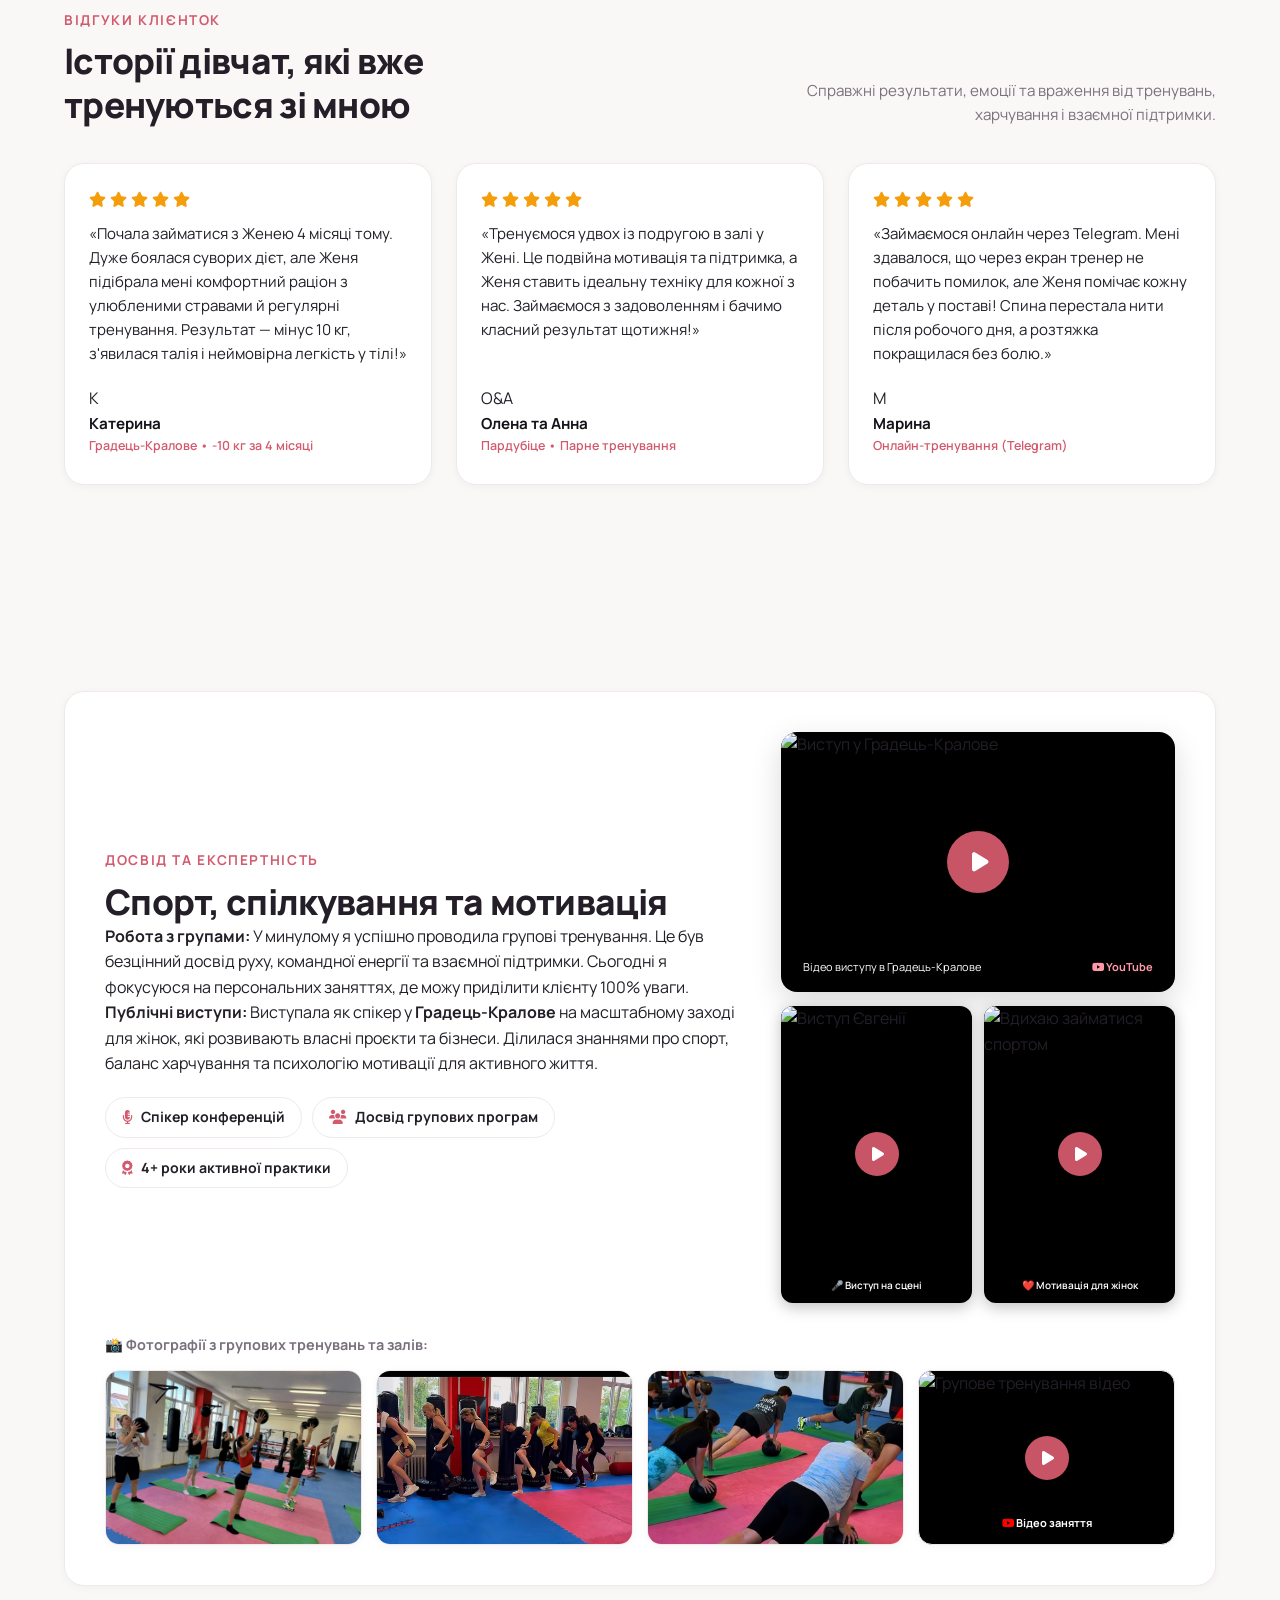
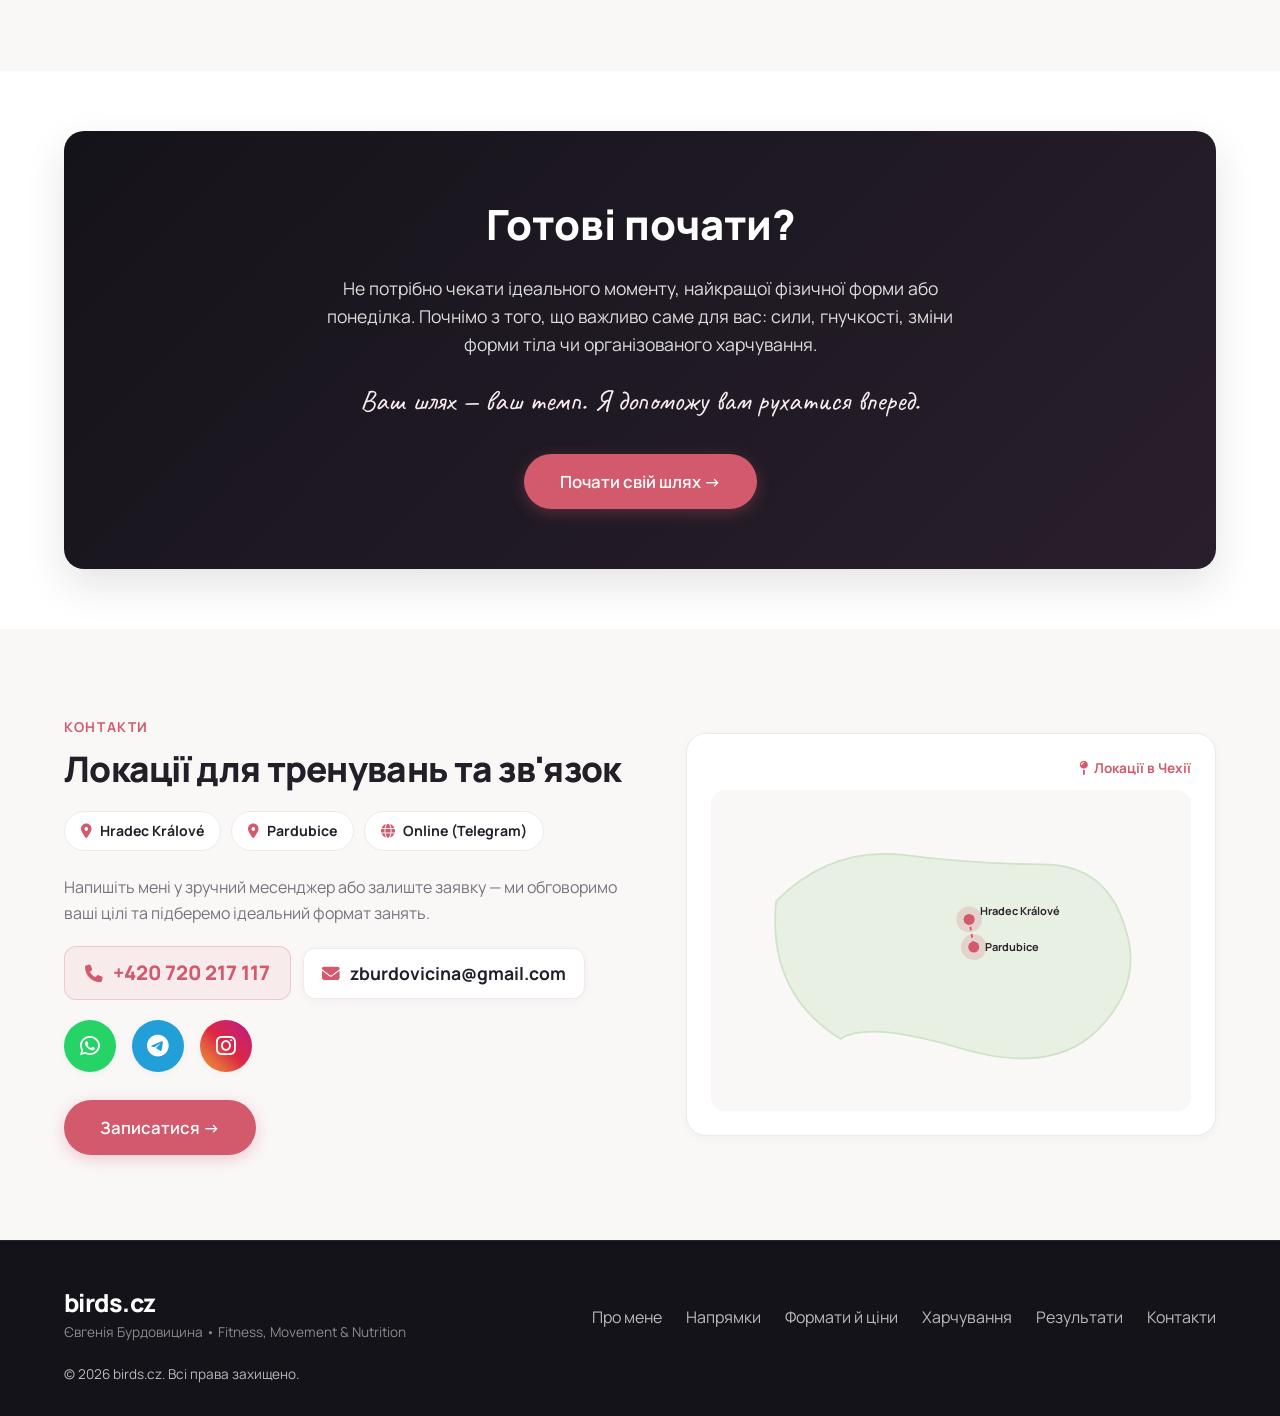
==== commit 2e74ab5a: "Add 65px proximity safe zone and 56px expanded hit target to runaway close button so it never runs a" ====
--- a/index.html
+++ b/index.html
@@ -63,7 +63,7 @@
   <link rel="stylesheet" href="https://cdnjs.cloudflare.com/ajax/libs/font-awesome/6.5.1/css/all.min.css" media="print" onload="this.media='all'">
   <noscript><link rel="stylesheet" href="https://cdnjs.cloudflare.com/ajax/libs/font-awesome/6.5.1/css/all.min.css"></noscript>
 
-  <link rel="stylesheet" href="styles.css?v=4.1">
+  <link rel="stylesheet" href="styles.css?v=4.2">
 </head>
 <body>
 
@@ -1541,7 +1541,7 @@
     </div>
   </div>
 
-  <script src="script.js?v=4.1" defer></script>
+  <script src="script.js?v=4.2" defer></script>
   <!-- Floating Quick Contact Dock -->
   <aside class="floating-contact-dock" aria-label="Швидкий зв'язок">
     <a href="https://t.me/candy_bird" target="_blank" rel="noopener noreferrer" class="floating-action-btn telegram-float" aria-label="Написати у Telegram" title="Telegram">
--- a/styles.css
+++ b/styles.css
@@ -3315,32 +3315,44 @@
   position: absolute;
   top: 2px;
   right: 6px;
-  width: 30px;
-  height: 30px;
+  width: 32px;
+  height: 32px;
   border-radius: 50%;
   background: #18151D;
   color: #FFFFFF;
   border: 2px solid #FFFFFF;
-  font-size: 19px;
+  font-size: 20px;
   font-weight: 700;
   line-height: 1;
   display: flex;
   align-items: center;
   justify-content: center;
   cursor: pointer;
-  z-index: 20;
-  box-shadow: 0 4px 12px rgba(0, 0, 0, 0.55);
-  transition: transform 0.2s ease, background-color 0.2s ease, color 0.2s ease;
+  z-index: 50;
+  box-shadow: 0 4px 14px rgba(0, 0, 0, 0.65);
+  transition: transform 0.2s ease, background-color 0.2s ease, box-shadow 0.2s ease;
   pointer-events: auto;
   touch-action: manipulation;
   padding: 0;
 }
 
+/* Invisible generous hit target (56px x 56px) around the cross for easy tapping/clicking */
+#runaway-close-btn::before {
+  content: '';
+  position: absolute;
+  top: -12px;
+  left: -12px;
+  right: -12px;
+  bottom: -12px;
+  border-radius: 50%;
+  cursor: pointer;
+}
+
 #runaway-close-btn:hover {
   background: #ee1b30;
   color: #FFFFFF;
-  transform: scale(1.18);
-  box-shadow: 0 6px 16px rgba(238, 27, 48, 0.6);
+  transform: scale(1.22);
+  box-shadow: 0 6px 18px rgba(238, 27, 48, 0.7);
 }
 
 @keyframes runawayBreathe {
@@ -3377,11 +3389,18 @@
   }
 
   #runaway-close-btn {
-    width: 26px;
-    height: 26px;
-    font-size: 16px;
+    width: 28px;
+    height: 28px;
+    font-size: 18px;
     top: 0;
     right: 4px;
   }
-}
-
+
+  #runaway-close-btn::before {
+    top: -14px;
+    left: -14px;
+    right: -14px;
+    bottom: -14px;
+  }
+}
+
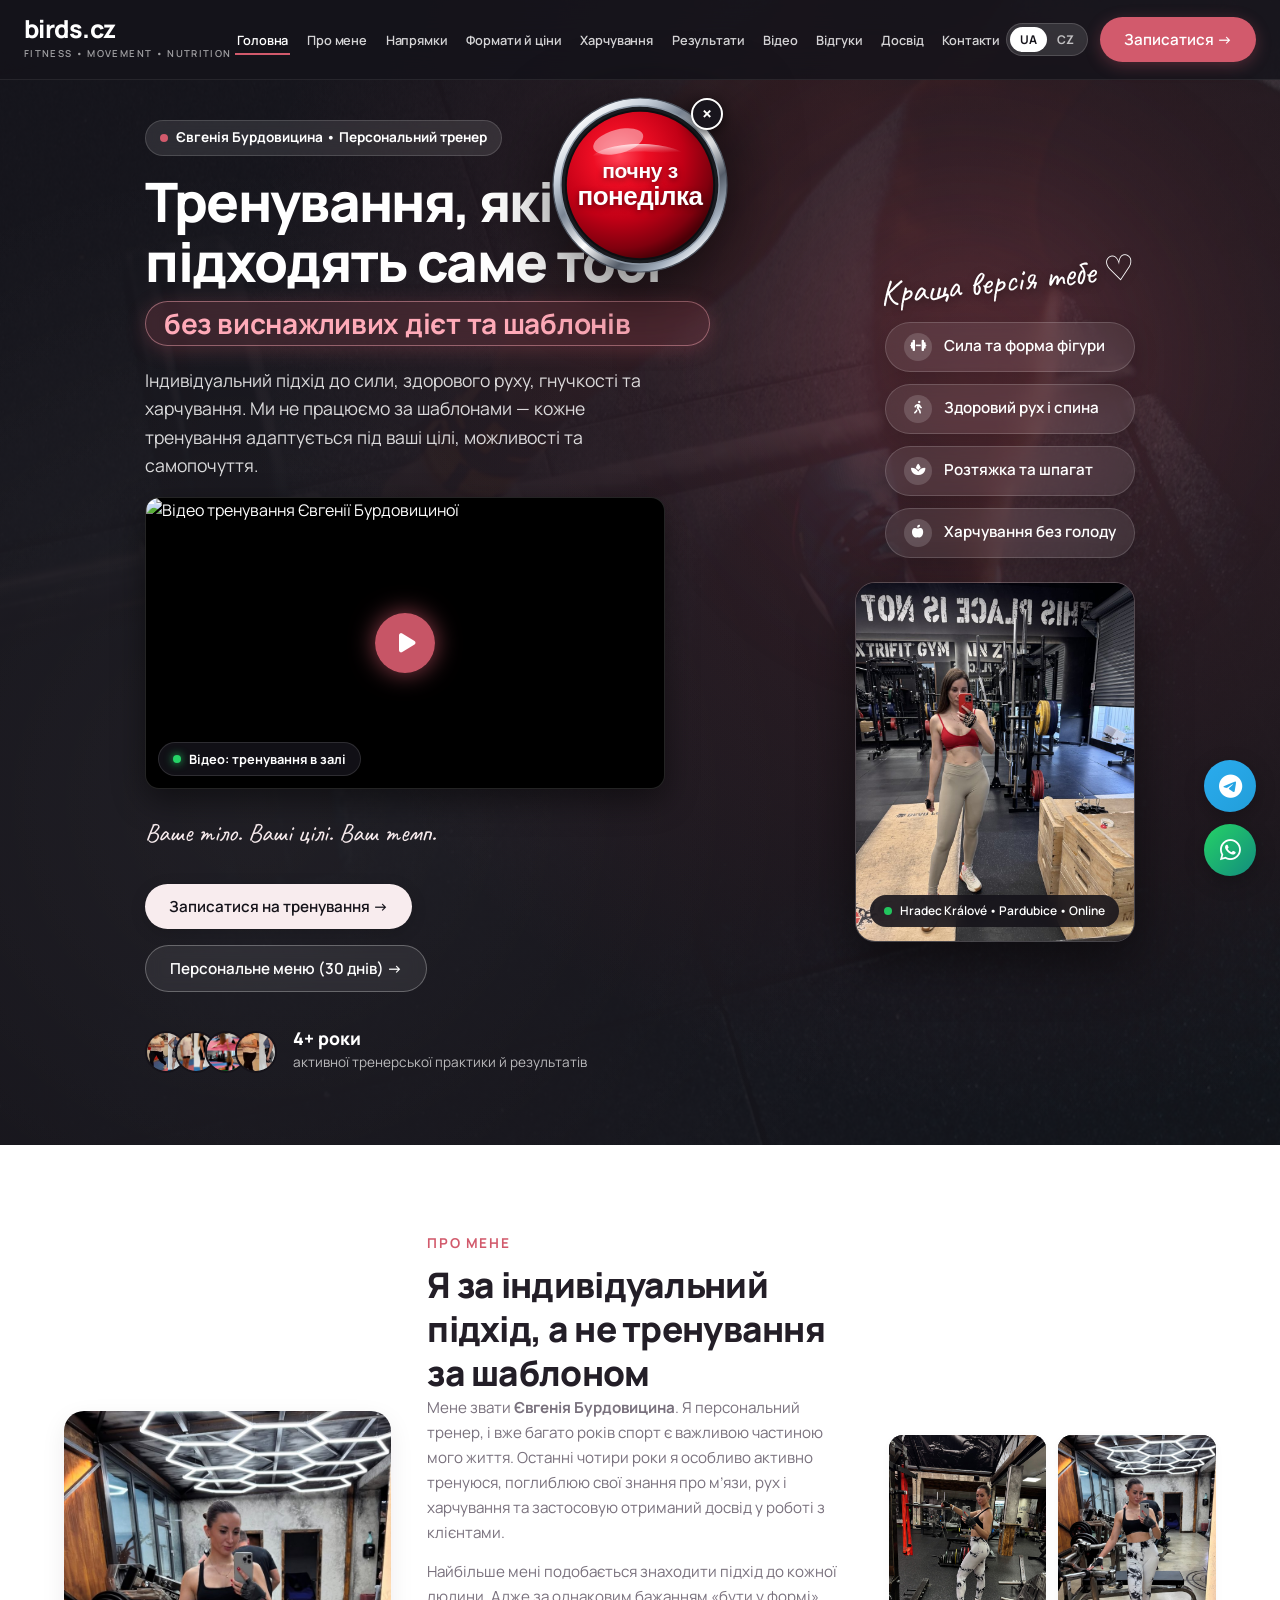
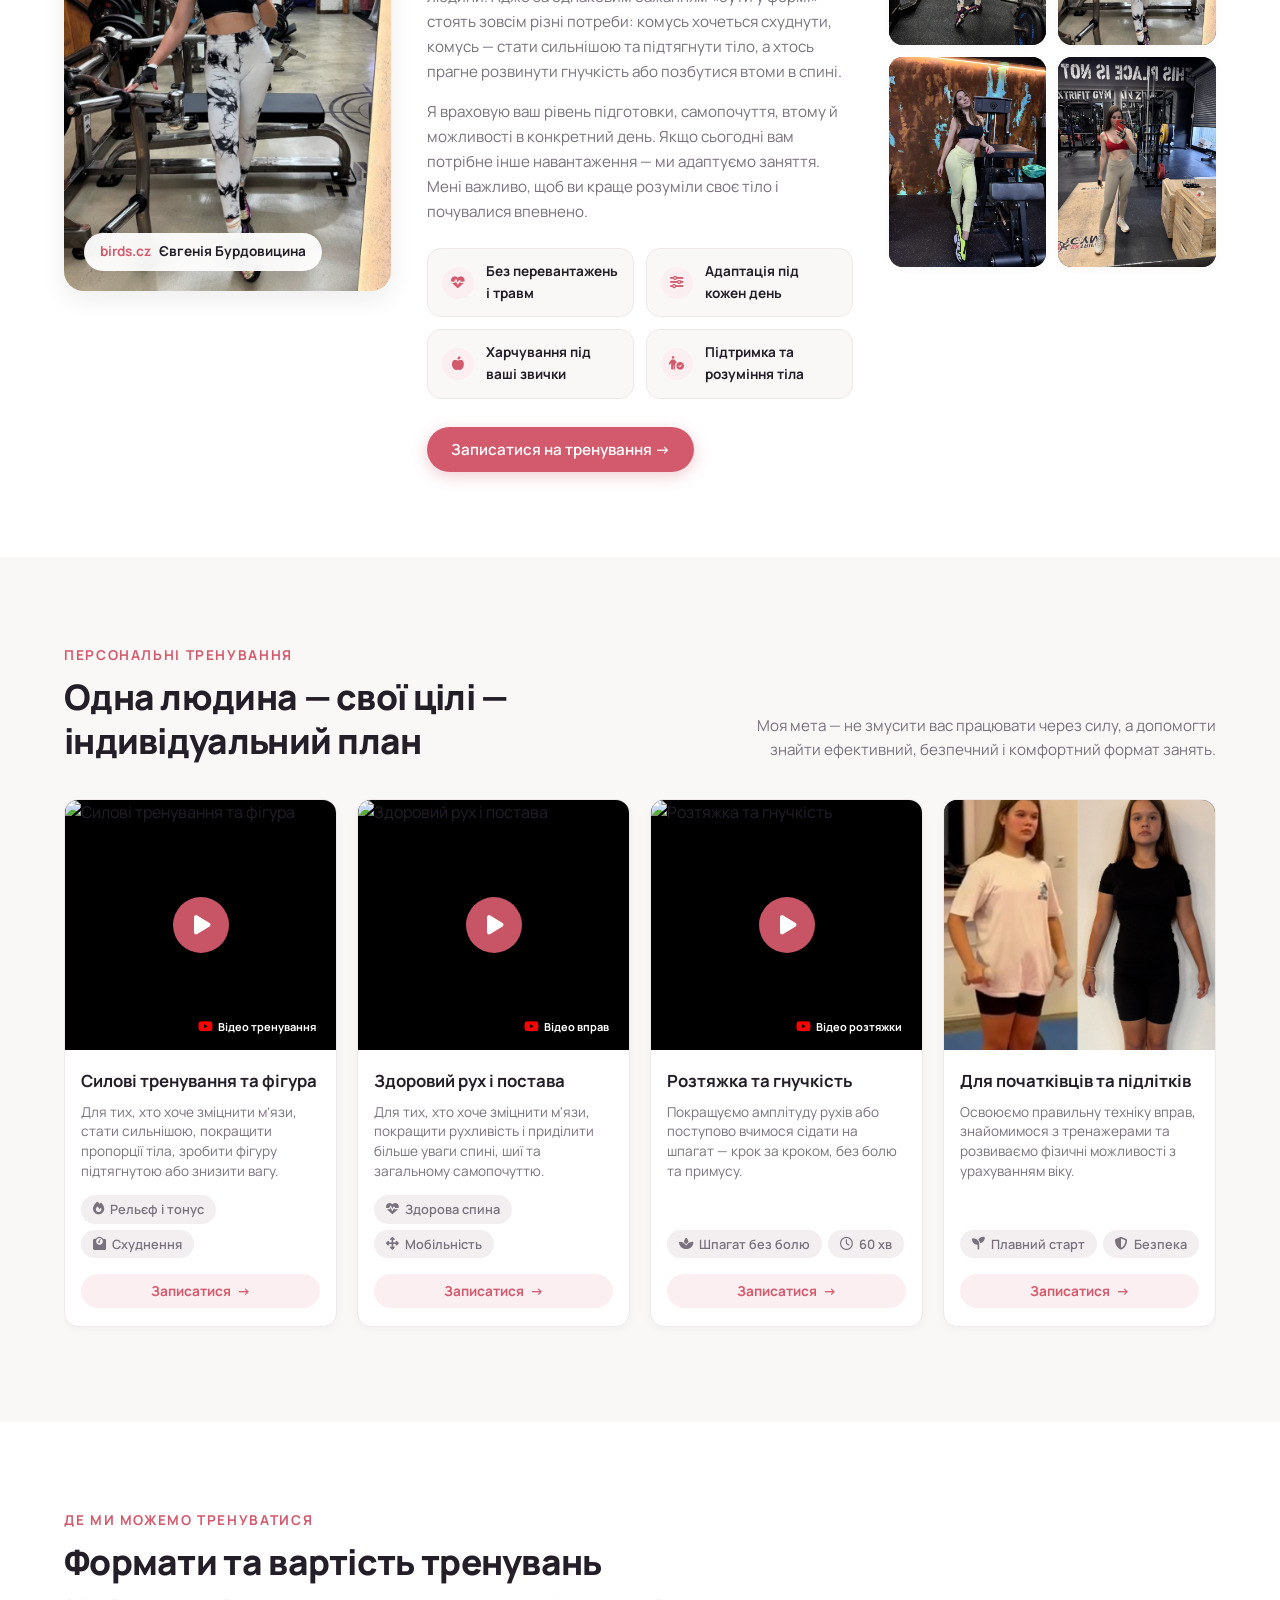
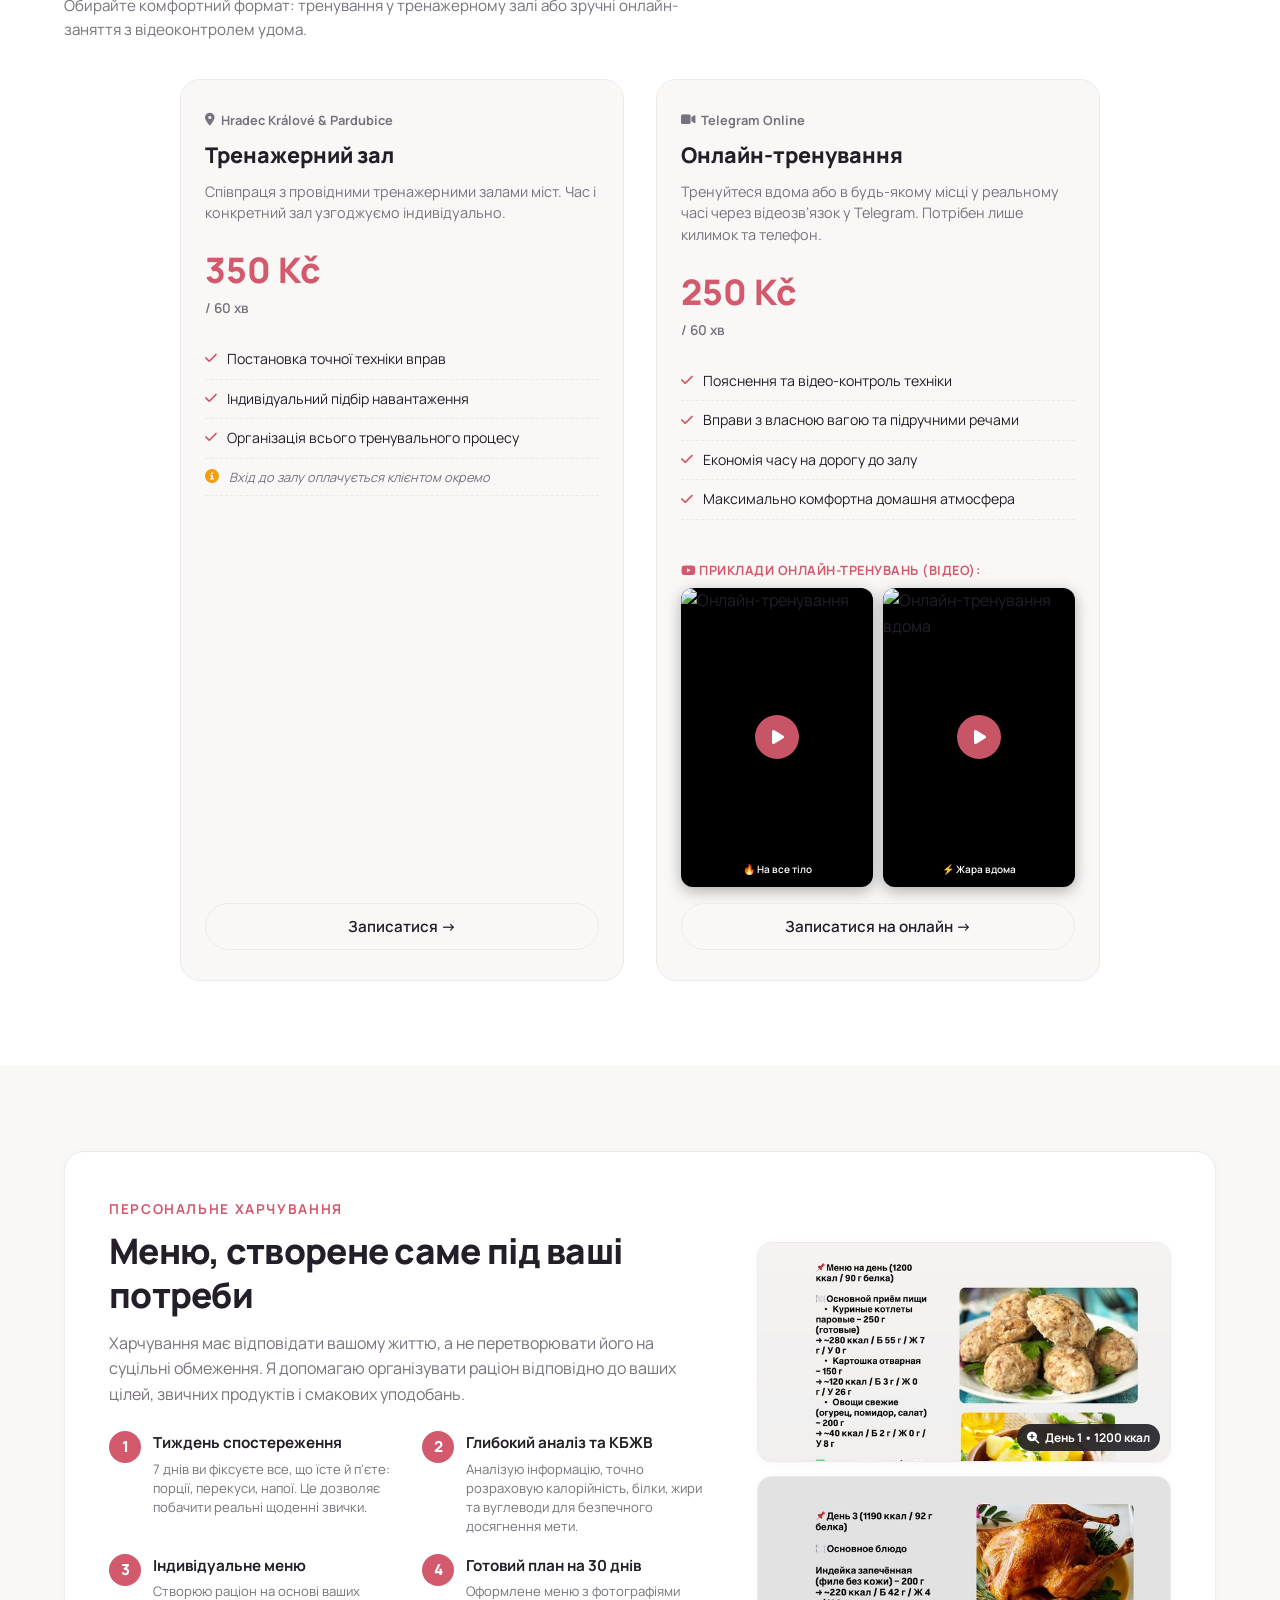
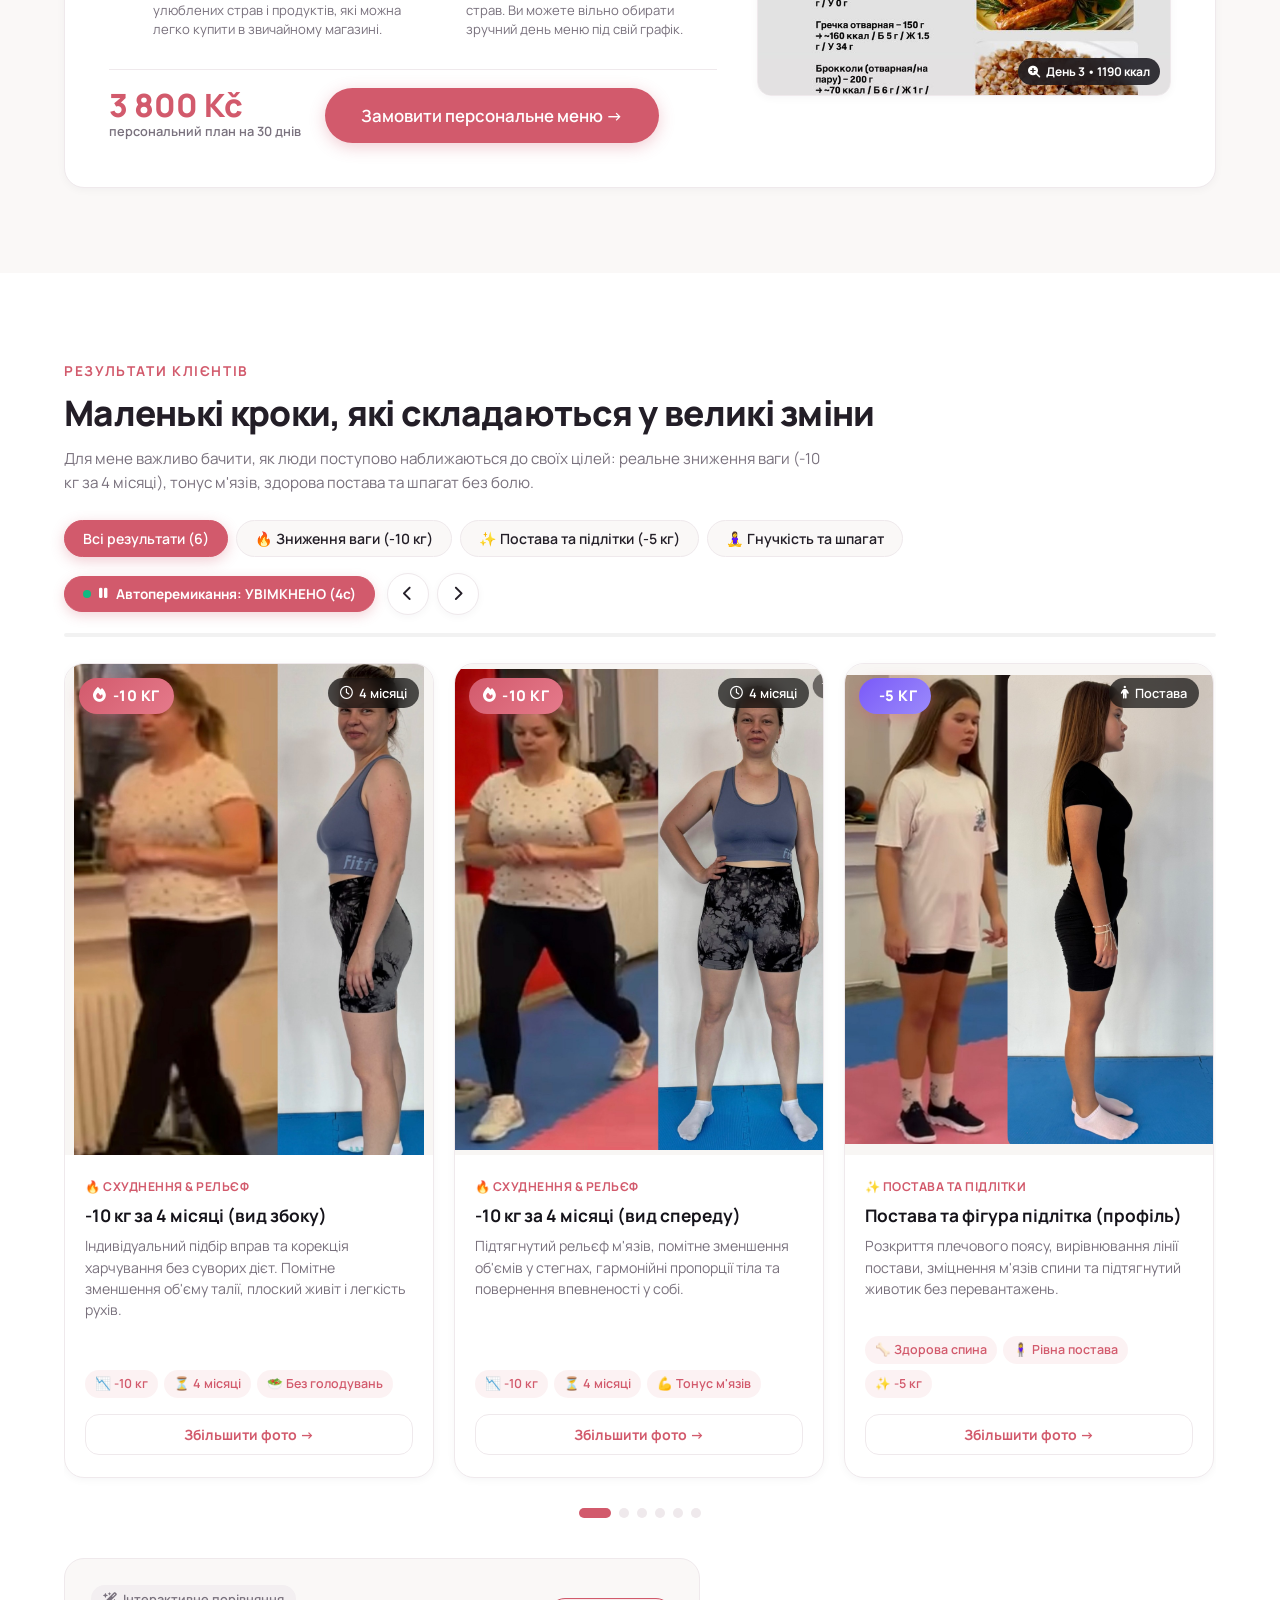
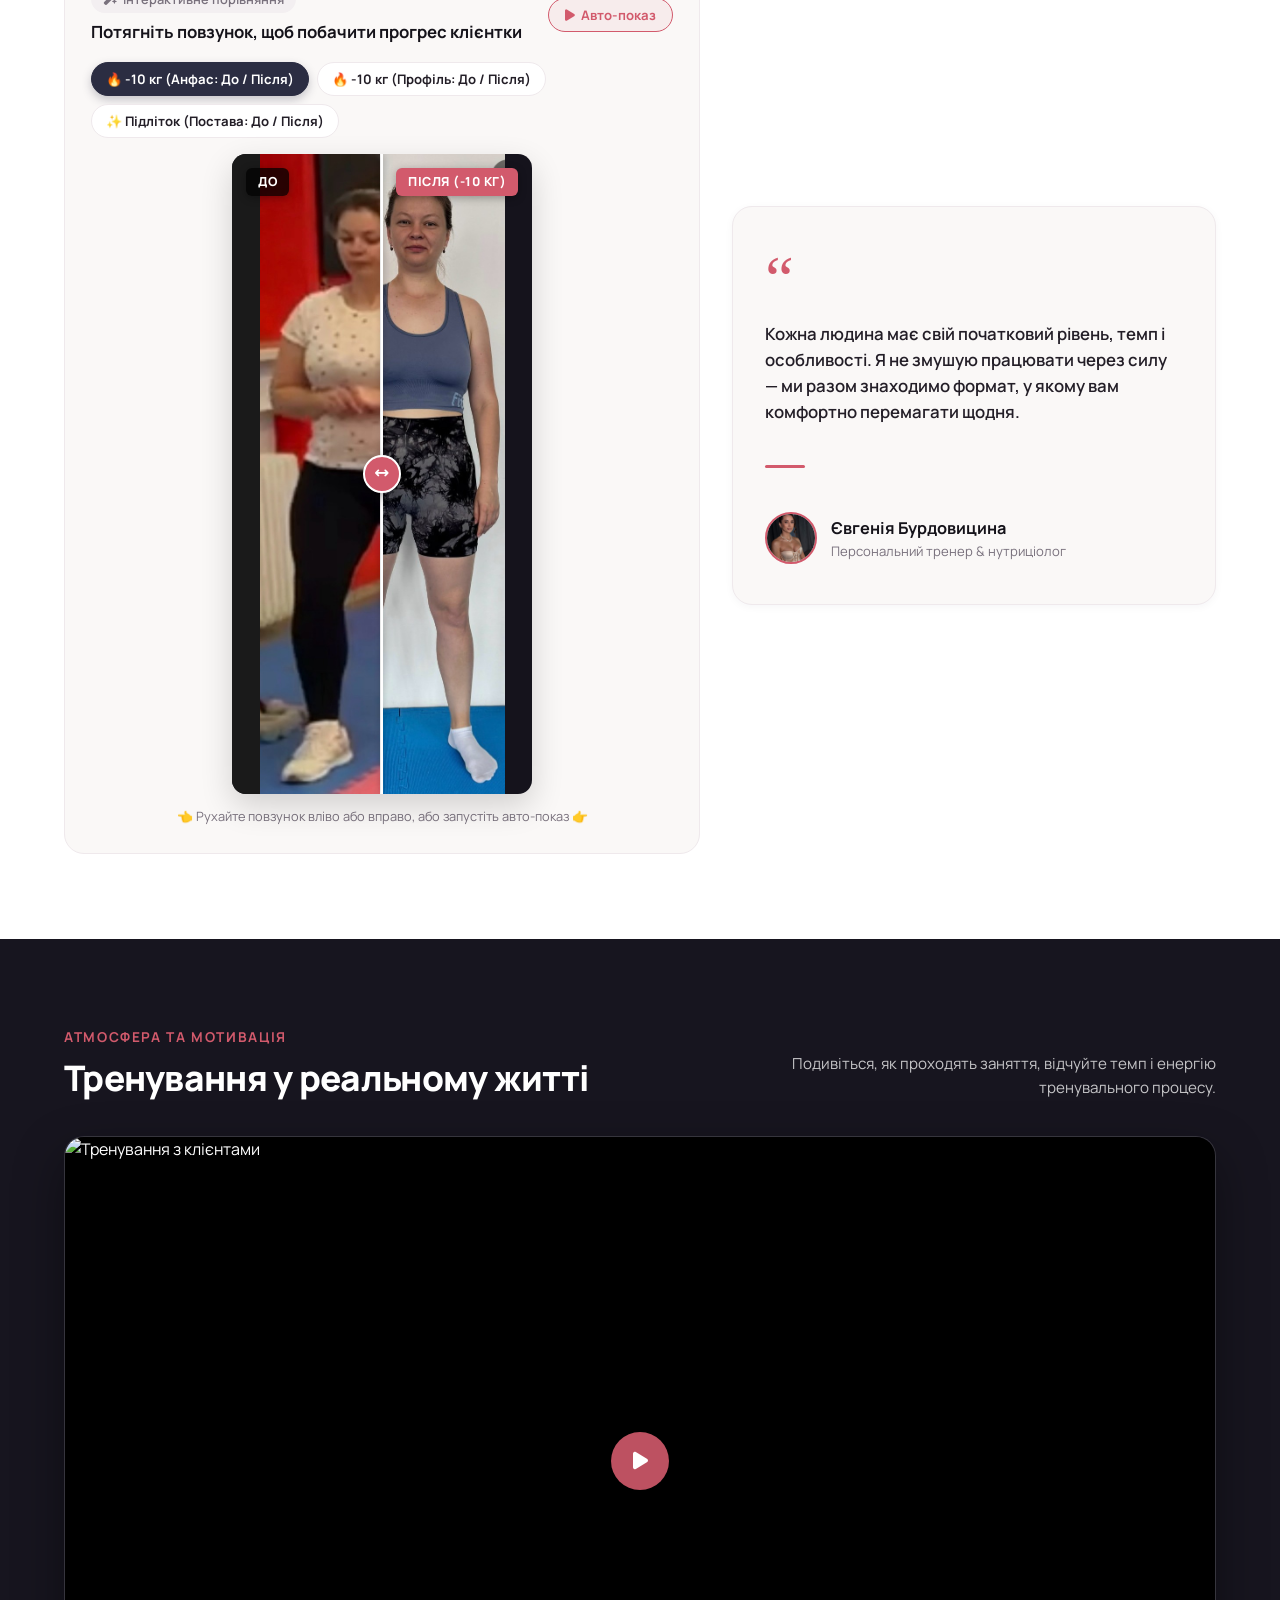
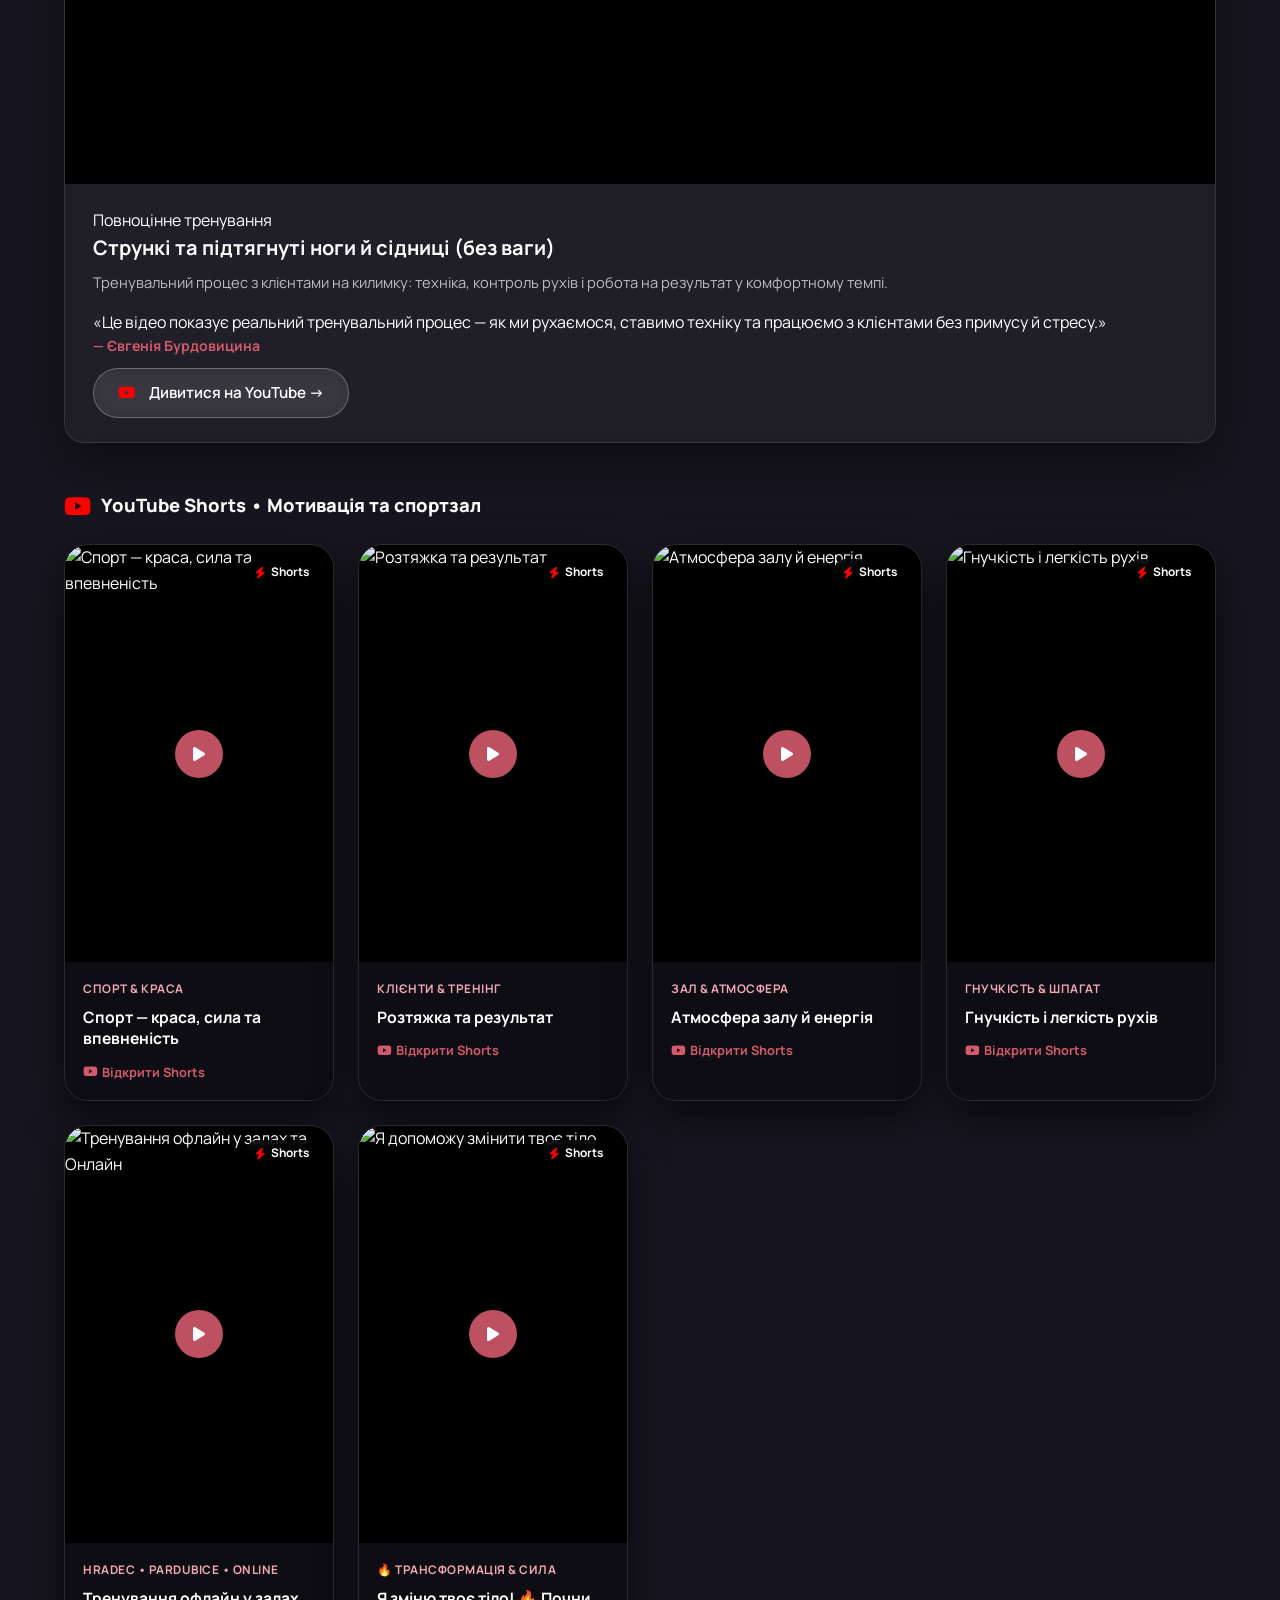
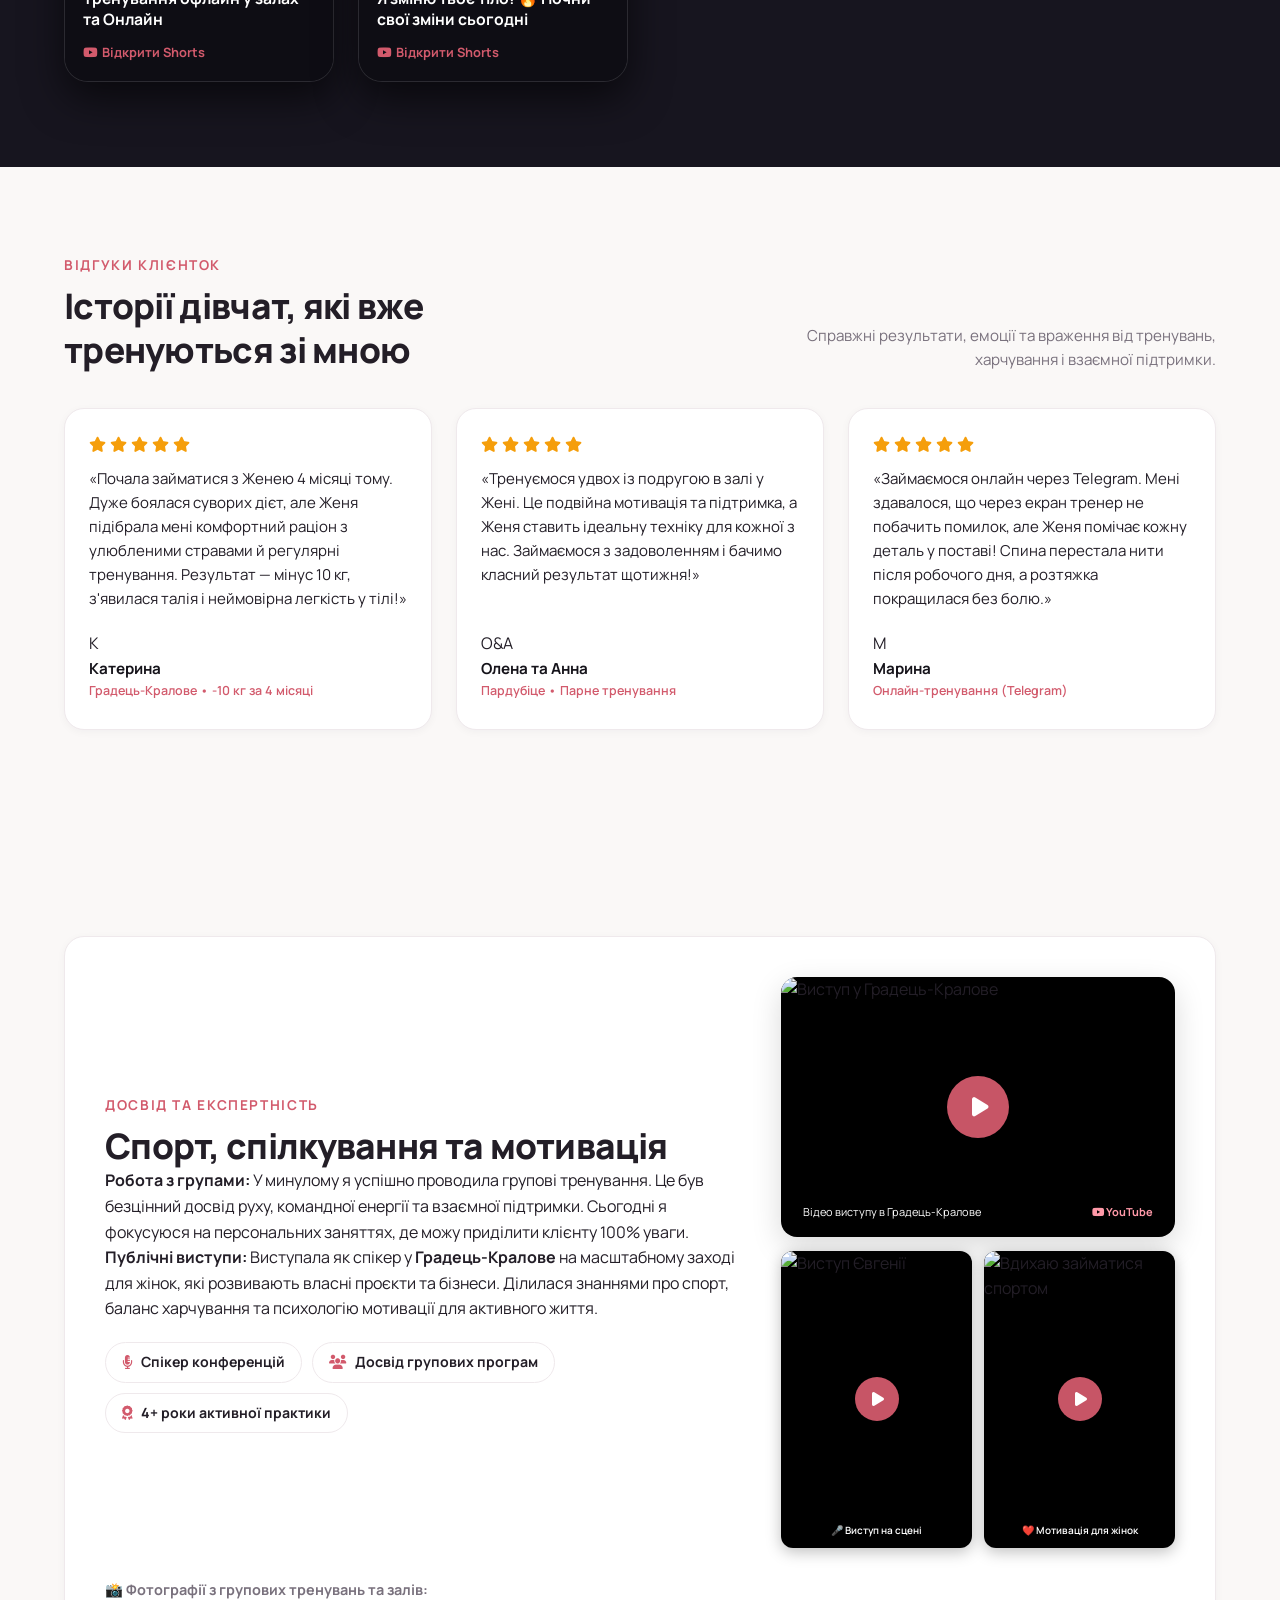
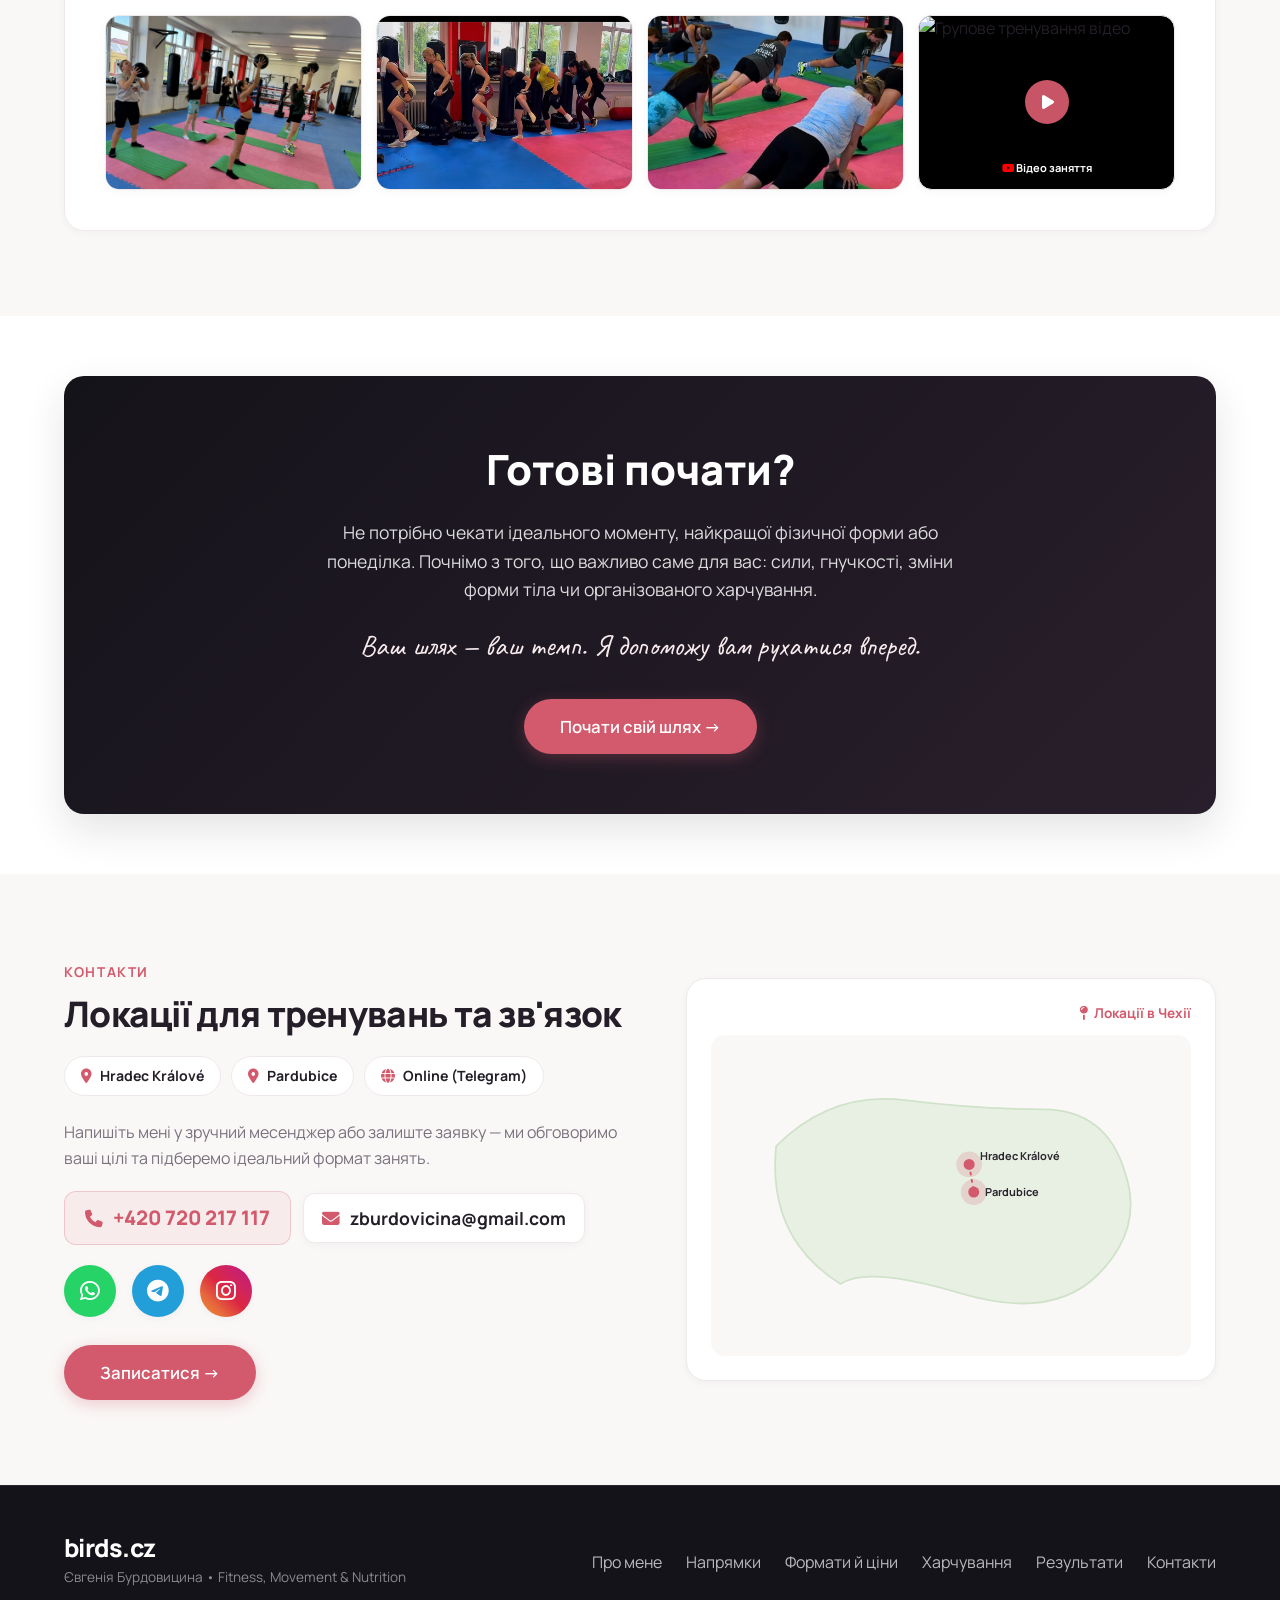
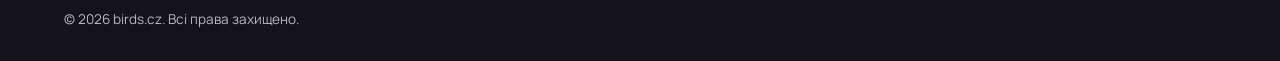
==== commit 1a31d1e6: "Implement coach feedback: add hero workout video preview, replace runaway button with glossy candy r" ====
--- a/index.html
+++ b/index.html
@@ -63,36 +63,61 @@
   <link rel="stylesheet" href="https://cdnjs.cloudflare.com/ajax/libs/font-awesome/6.5.1/css/all.min.css" media="print" onload="this.media='all'">
   <noscript><link rel="stylesheet" href="https://cdnjs.cloudflare.com/ajax/libs/font-awesome/6.5.1/css/all.min.css"></noscript>
 
-  <link rel="stylesheet" href="styles.css?v=4.2">
+  <link rel="stylesheet" href="styles.css?v=5.0">
 </head>
 <body>
 
-    <!-- ==================== RUNAWAY "START ON MONDAY" 3D STOP SIGN ==================== -->
+    <!-- ==================== RUNAWAY "START ON MONDAY" CANDY RED BUTTON ==================== -->
   <div id="runaway-wrapper">
-    <div id="runaway-btn" role="button" tabindex="0" aria-label="ПОЧНУ З ПОНЕДІЛКА">
-      <!-- Authentic Octagonal Road Sign (STOP) with White Outer & Inner Stripes -->
-      <svg class="stop-sign-svg" viewBox="0 0 180 180" width="100%" height="100%" aria-hidden="true">
+    <div id="runaway-btn" role="button" tabindex="0" aria-label="почну з понеділка">
+      <svg class="candy-btn-svg" viewBox="0 0 180 180" width="100%" height="100%" aria-hidden="true">
         <defs>
-          <radialGradient id="stopGradUA" cx="38%" cy="32%" r="75%">
-            <stop offset="0%" stop-color="#ff4759" />
-            <stop offset="42%" stop-color="#d90429" />
-            <stop offset="85%" stop-color="#9a0012" />
-            <stop offset="100%" stop-color="#67000b" />
+          <!-- Chrome Outer Bezel -->
+          <linearGradient id="candyChromeUA" x1="15%" y1="10%" x2="85%" y2="90%">
+            <stop offset="0%" stop-color="#ffffff" />
+            <stop offset="18%" stop-color="#c8d1dc" />
+            <stop offset="35%" stop-color="#7a8594" />
+            <stop offset="55%" stop-color="#ffffff" />
+            <stop offset="75%" stop-color="#555d69" />
+            <stop offset="90%" stop-color="#a4b0be" />
+            <stop offset="100%" stop-color="#ffffff" />
+          </linearGradient>
+
+          <!-- Candy Red Dome Radial Gradient -->
+          <radialGradient id="candyRedGradUA" cx="36%" cy="30%" r="72%">
+            <stop offset="0%" stop-color="#ff4557" />
+            <stop offset="25%" stop-color="#ee0e24" />
+            <stop offset="60%" stop-color="#c20016" />
+            <stop offset="88%" stop-color="#80000e" />
+            <stop offset="100%" stop-color="#4d0007" />
           </radialGradient>
+
+          <!-- Specular Curved Glare -->
+          <linearGradient id="candyGlossUA" x1="20%" y1="0%" x2="40%" y2="80%">
+            <stop offset="0%" stop-color="#ffffff" stop-opacity="0.9" />
+            <stop offset="35%" stop-color="#ffffff" stop-opacity="0.3" />
+            <stop offset="70%" stop-color="#ffffff" stop-opacity="0" />
+          </linearGradient>
         </defs>
-        <!-- Outer metallic white border -->
-        <polygon points="52.7,2 127.3,2 178,52.7 178,127.3 127.3,178 52.7,178 2,127.3 2,52.7"
-                 fill="url(#stopGradUA)" stroke="#ffffff" stroke-width="4.5" stroke-linejoin="round" />
-        <!-- Inner classic white stripe -->
-        <polygon points="56,8 124,8 172,56 172,124 124,172 56,172 8,124 8,56"
-                 fill="none" stroke="#ffffff" stroke-width="3" stroke-linejoin="round" opacity="0.95" />
+
+        <!-- Chrome Bezel Collar Base -->
+        <circle cx="90" cy="90" r="88" fill="url(#candyChromeUA)" stroke="#4b525d" stroke-width="1.2" />
+        <circle cx="90" cy="90" r="80" fill="#181a1f" stroke="#8c97a5" stroke-width="1.5" />
+        <circle cx="90" cy="90" r="76" fill="#0d0e11" />
+
+        <!-- 3D Red Button Dome -->
+        <circle cx="90" cy="90" r="74" fill="url(#candyRedGradUA)" />
+
+        <!-- Specular Crescent Glare -->
+        <path d="M 38 68 C 42 42, 138 42, 142 68 C 126 52, 54 52, 38 68 Z" fill="url(#candyGlossUA)" />
+        <ellipse cx="68" cy="46" rx="26" ry="12" fill="#ffffff" opacity="0.45" transform="rotate(-15 68 46)" />
       </svg>
 
       <button id="runaway-close-btn" type="button" aria-label="Закрити" title="Закрити" data-i18n-title="runaway_close_title">&times;</button>
 
-      <div class="runaway-sign-text">
-        <span class="stop-line-1" data-i18n="runaway_line_1">ПОЧНУ З</span>
-        <span class="stop-line-2" data-i18n="runaway_line_2">ПОНЕДІЛКА</span>
+      <div class="runaway-candy-text">
+        <span class="candy-line-1" data-i18n="runaway_line_1">почну з</span>
+        <span class="candy-line-2" data-i18n="runaway_line_2">понеділка</span>
       </div>
     </div>
   </div>
@@ -183,6 +208,18 @@
             Індивідуальний підхід до сили, здорового руху, гнучкості та харчування. Ми не працюємо за шаблонами — кожне тренування адаптується під ваші цілі, можливості та самопочуття.
           </p>
 
+          <!-- Hero Workout Video Preview Card (Prompted by Coach Zhenya) -->
+          <div class="hero-video-card video-player-facade" data-youtube-id="UxmEhd5iXyw" title="Натисніть для перегляду тренування">
+            <img src="https://img.youtube.com/vi/UxmEhd5iXyw/hqdefault.jpg" alt="Відео тренування Євгенії Бурдовициної" class="hero-video-thumb" width="480" height="360" loading="eager" decoding="async">
+            <div class="hero-video-play-btn">
+              <i class="fa-solid fa-play"></i>
+            </div>
+            <div class="hero-video-badge">
+              <span class="live-dot"></span>
+              <span data-i18n="hero_video_badge">Відео: тренування в залі</span>
+            </div>
+          </div>
+
           <div class="hero-tagline-quote">
             <span data-i18n="hero_tagline">Ваше тіло. Ваші цілі. Ваш темп.</span>
           </div>
@@ -1332,10 +1369,10 @@
               </a>
             </div>
             <div class="messenger-buttons-row">
-              <a href="https://wa.me/420720217117?text=%D0%9F%D1%80%D0%B8%D0%B2%D1%96%D1%82%2C%20%D0%96%D0%B5%D0%BD%D1%8F!%20%D0%A5%D0%BE%D1%87%D1%83%20%D0%B4%D1%96%D0%B7%D0%BD%D0%B0%D1%82%D0%B8%D1%81%D1%8F%20%D0%BF%D1%80%D0%BE%20%D1%82%D1%80%D0%B5%D0%BD%D1%83%D0%B2%D0%B0%D0%BD%D0%BD%D1%8F%20(birds.cz)" target="_blank" rel="noopener" class="messenger-btn whatsapp-btn" aria-label="WhatsApp">
+              <a href="https://wa.me/420720217117?text=%D0%9F%D1%80%D0%B8%D0%B2%D1%96%D1%82%2C%20%D0%96%D0%B5%D0%BD%D1%8F!%20%D0%A5%D0%BE%D1%87%D1%83%20%D0%B4%D1%96%D0%B7%D0%BD%D0%B0%D1%82%D0%B8%D1%81%D1%8F%20%D0%BF%D1%80%D0%BE%20%D1%82%D1%80%D0%B5%D0%BD%D1%83%D0%B2%D0%B0%D0%BD%D0%BD%D1%8F%20(Birds%20Fitness)" target="_blank" rel="noopener" class="messenger-btn whatsapp-btn" aria-label="WhatsApp">
                 <i class="fa-brands fa-whatsapp"></i>
               </a>
-              <a href="https://t.me/candy_bird?text=%D0%9F%D1%80%D0%B8%D0%B2%D1%96%D1%82%2C%20%D0%96%D0%B5%D0%BD%D1%8F!%20%D0%9F%D0%B8%D1%88%D1%83%20%D0%B7%20%D1%81%D0%B0%D0%B9%D1%82%D1%83%20birds.cz" target="_blank" rel="noopener" class="messenger-btn telegram-btn" aria-label="Telegram">
+              <a href="https://t.me/candy_bird?text=%D0%9F%D1%80%D0%B8%D0%B2%D1%96%D1%82%2C%20%D0%96%D0%B5%D0%BD%D1%8F!%20%D0%9F%D0%B8%D1%88%D1%83%20%D0%B7%20%D1%81%D0%B0%D0%B9%D1%82%D1%83%20Birds%20Fitness" target="_blank" rel="noopener" class="messenger-btn telegram-btn" aria-label="Telegram">
                 <i class="fa-brands fa-telegram"></i>
               </a>
               <a href="https://www.instagram.com/birds.cz/" target="_blank" rel="noopener" class="messenger-btn instagram-btn" aria-label="Instagram">
@@ -1541,7 +1578,7 @@
     </div>
   </div>
 
-  <script src="script.js?v=4.2" defer></script>
+  <script src="script.js?v=5.0" defer></script>
   <!-- Floating Quick Contact Dock -->
   <aside class="floating-contact-dock" aria-label="Швидкий зв'язок">
     <a href="https://t.me/candy_bird" target="_blank" rel="noopener noreferrer" class="floating-action-btn telegram-float" aria-label="Написати у Telegram" title="Telegram">
--- a/styles.css
+++ b/styles.css
@@ -2813,6 +2813,92 @@
   text-align: center;
 }
 
+
+/* ==================== HERO WORKOUT VIDEO CARD ==================== */
+.hero-video-card {
+  position: relative;
+  width: 100%;
+  max-width: 520px;
+  aspect-ratio: 16 / 9;
+  border-radius: var(--radius-md);
+  overflow: hidden;
+  background: #000000;
+  box-shadow: 0 12px 32px rgba(0, 0, 0, 0.45);
+  border: 1px solid rgba(255, 255, 255, 0.14);
+  cursor: pointer;
+  margin: 18px 0 24px;
+  transition: transform 0.25s ease, box-shadow 0.25s ease, border-color 0.25s ease;
+}
+
+.hero-video-card:hover {
+  transform: translateY(-3px);
+  box-shadow: 0 18px 40px rgba(210, 90, 108, 0.35);
+  border-color: rgba(210, 90, 108, 0.5);
+}
+
+.hero-video-thumb {
+  width: 100%;
+  height: 100%;
+  object-fit: cover;
+  display: block;
+}
+
+.hero-video-play-btn {
+  position: absolute;
+  top: 50%;
+  left: 50%;
+  transform: translate(-50%, -50%);
+  width: 60px;
+  height: 60px;
+  background: rgba(210, 90, 108, 0.95);
+  border-radius: 50%;
+  display: flex;
+  align-items: center;
+  justify-content: center;
+  color: #FFFFFF;
+  font-size: 22px;
+  box-shadow: 0 0 25px rgba(210, 90, 108, 0.7);
+  pointer-events: none;
+  transition: transform 0.2s ease, background 0.2s ease;
+}
+
+.hero-video-play-btn i {
+  margin-left: 4px;
+}
+
+.hero-video-card:hover .hero-video-play-btn {
+  transform: translate(-50%, -50%) scale(1.12);
+  background: #E84D6A;
+}
+
+.hero-video-badge {
+  position: absolute;
+  bottom: 12px;
+  left: 12px;
+  background: rgba(21, 19, 26, 0.85);
+  backdrop-filter: blur(8px);
+  -webkit-backdrop-filter: blur(8px);
+  padding: 6px 14px;
+  border-radius: var(--radius-pill);
+  font-size: 0.8rem;
+  font-weight: 700;
+  color: #FFFFFF;
+  display: flex;
+  align-items: center;
+  gap: 8px;
+  pointer-events: none;
+  border: 1px solid rgba(255, 255, 255, 0.12);
+}
+
+.live-dot {
+  width: 8px;
+  height: 8px;
+  border-radius: 50%;
+  background: #25D366;
+  box-shadow: 0 0 8px #25D366;
+  display: inline-block;
+}
+
 /* ==================== RESPONSIVE DESIGN ==================== */
 @media (max-width: 1024px) {
   .hero-container {
@@ -3236,7 +3322,7 @@
   color: #FFFFFF;
 }
 
-/* ==================== RUNAWAY "START ON MONDAY" 3D STOP SIGN ==================== */
+/* ==================== RUNAWAY "START ON MONDAY" CANDY RED BUTTON ==================== */
 #runaway-wrapper {
   position: relative;
   width: 100%;
@@ -3258,14 +3344,14 @@
   justify-content: center;
   box-sizing: border-box;
   z-index: 9999;
-  filter: drop-shadow(0 16px 36px rgba(0, 0, 0, 0.55));
+  filter: drop-shadow(0 16px 36px rgba(0, 0, 0, 0.65));
   transition: transform 0.16s ease, left 0.22s cubic-bezier(0.18, 0.89, 0.32, 1.28), top 0.22s cubic-bezier(0.18, 0.89, 0.32, 1.28);
   animation: runawayBreathe 2.8s ease-in-out infinite;
   touch-action: manipulation;
   -webkit-tap-highlight-color: transparent;
 }
 
-.stop-sign-svg {
+.candy-btn-svg {
   position: absolute;
   top: 0;
   left: 0;
@@ -3275,7 +3361,7 @@
   display: block;
 }
 
-.runaway-sign-text {
+.runaway-candy-text {
   position: relative;
   z-index: 2;
   display: flex;
@@ -3286,31 +3372,26 @@
   pointer-events: none;
   width: 100%;
   height: 100%;
-  padding: 16px;
+  padding: 20px;
   box-sizing: border-box;
-  text-transform: uppercase;
-  font-family: 'Impact', 'Arial Black', -apple-system, BlinkMacSystemFont, 'Segoe UI', Roboto, sans-serif;
+  font-family: -apple-system, BlinkMacSystemFont, 'Segoe UI', Roboto, 'Helvetica Neue', Arial, sans-serif;
+  font-weight: 800;
   color: #ffffff;
-  line-height: 1.05;
-  text-shadow: 0 3px 6px rgba(0, 0, 0, 0.75), 0 0 2px rgba(0, 0, 0, 0.9);
-}
-
-/* STOP sign font typography */
-.stop-line-1 {
-  font-size: 19px;
-  font-weight: 800;
-  letter-spacing: 1.5px;
-  opacity: 0.96;
-  margin-bottom: 2px;
-}
-
-.stop-line-2 {
+  line-height: 1.12;
+  text-shadow: 0 2px 6px rgba(0, 0, 0, 0.5);
+}
+
+.candy-line-1 {
+  font-size: 21px;
+  letter-spacing: -0.3px;
+}
+
+.candy-line-2 {
   font-size: 26px;
-  font-weight: 900;
-  letter-spacing: 1.2px;
-}
-
-/* Close "X" Button on top-right octagon facet */
+  letter-spacing: -0.5px;
+}
+
+/* Close "X" Button on top-right of chrome ring */
 #runaway-close-btn {
   position: absolute;
   top: 2px;
@@ -3358,7 +3439,7 @@
 @keyframes runawayBreathe {
   0%, 100% {
     transform: translateX(-50%) scale(1);
-    filter: drop-shadow(0 16px 36px rgba(0, 0, 0, 0.55));
+    filter: drop-shadow(0 16px 36px rgba(0, 0, 0, 0.65));
   }
   50% {
     transform: translateX(-50%) scale(1.05);
@@ -3378,14 +3459,12 @@
     height: 144px;
   }
 
-  .stop-line-1 {
-    font-size: 15px;
-    letter-spacing: 1px;
-  }
-
-  .stop-line-2 {
+  .candy-line-1 {
+    font-size: 16px;
+  }
+
+  .candy-line-2 {
     font-size: 21px;
-    letter-spacing: 0.8px;
   }
 
   #runaway-close-btn {
@@ -3402,5 +3481,10 @@
     right: -14px;
     bottom: -14px;
   }
-}
-
+
+  .hero-video-card {
+    max-width: 100%;
+    margin: 16px 0 20px;
+  }
+}
+
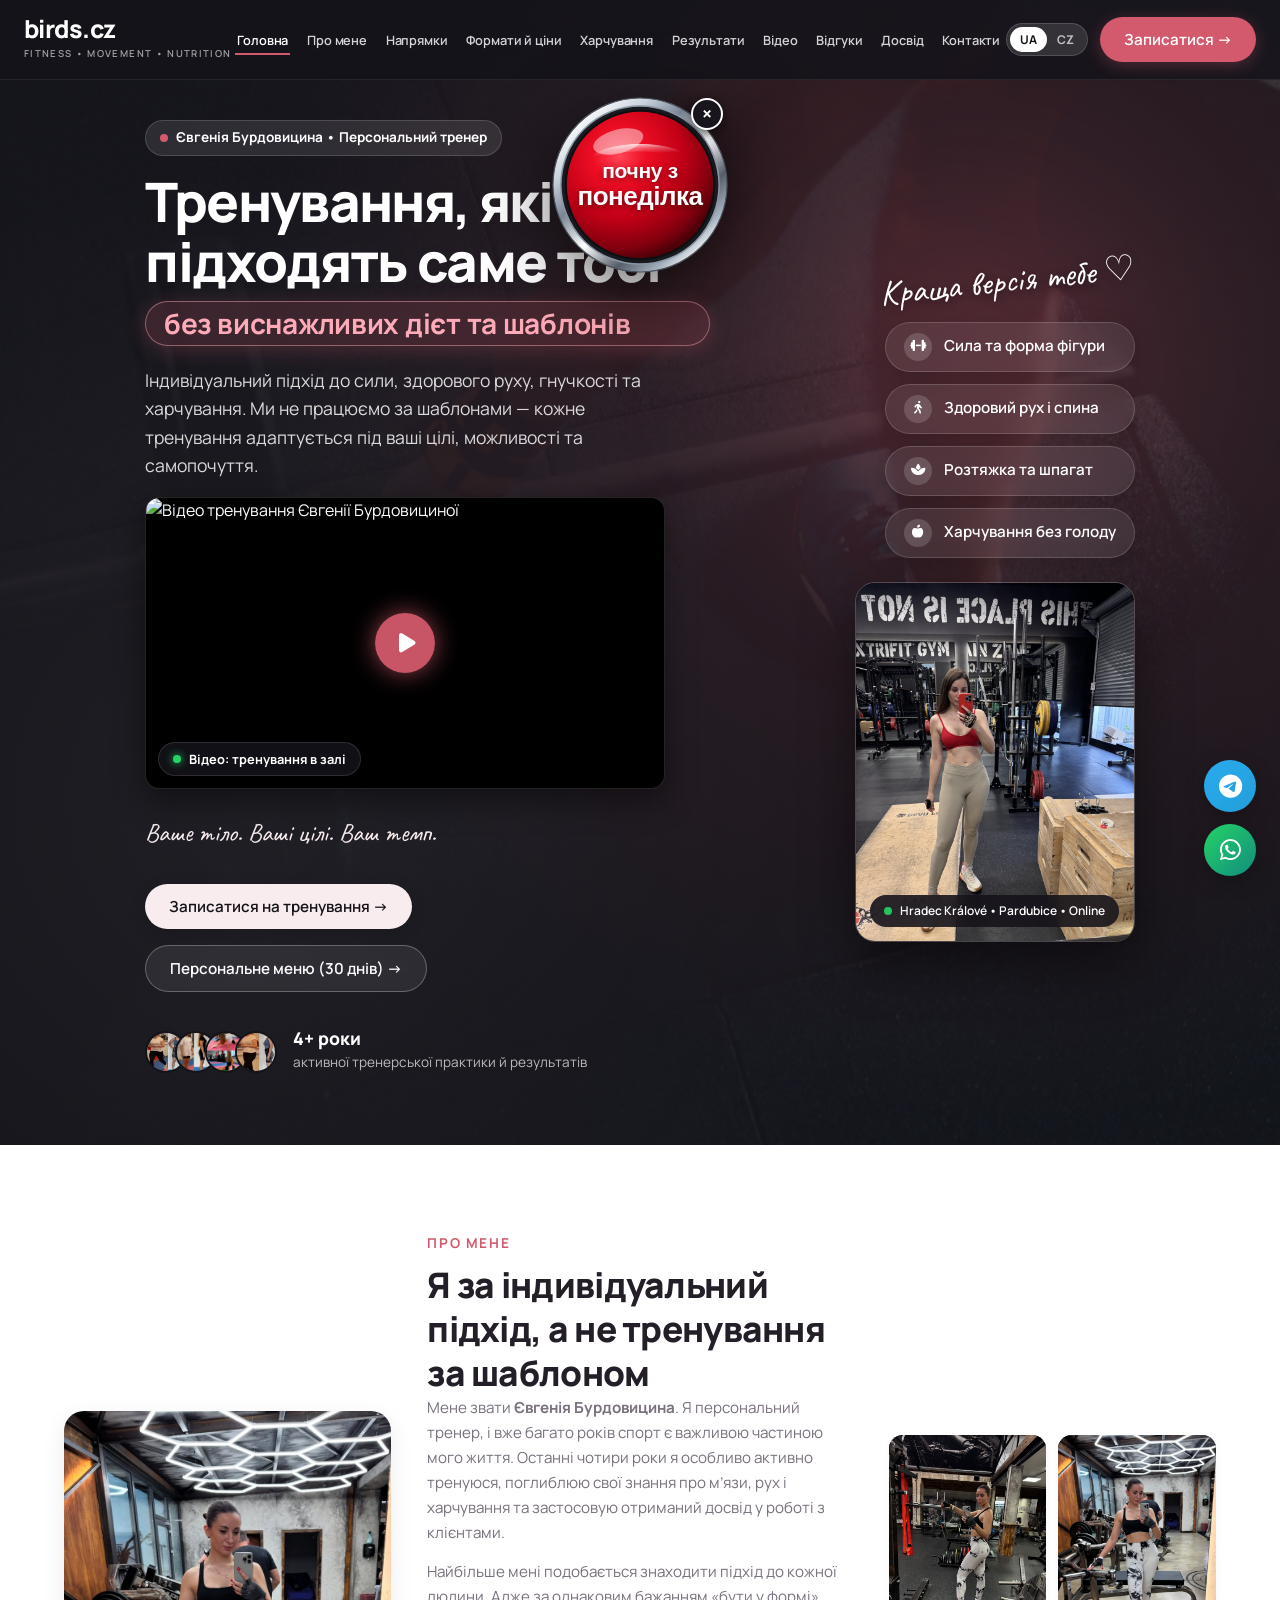
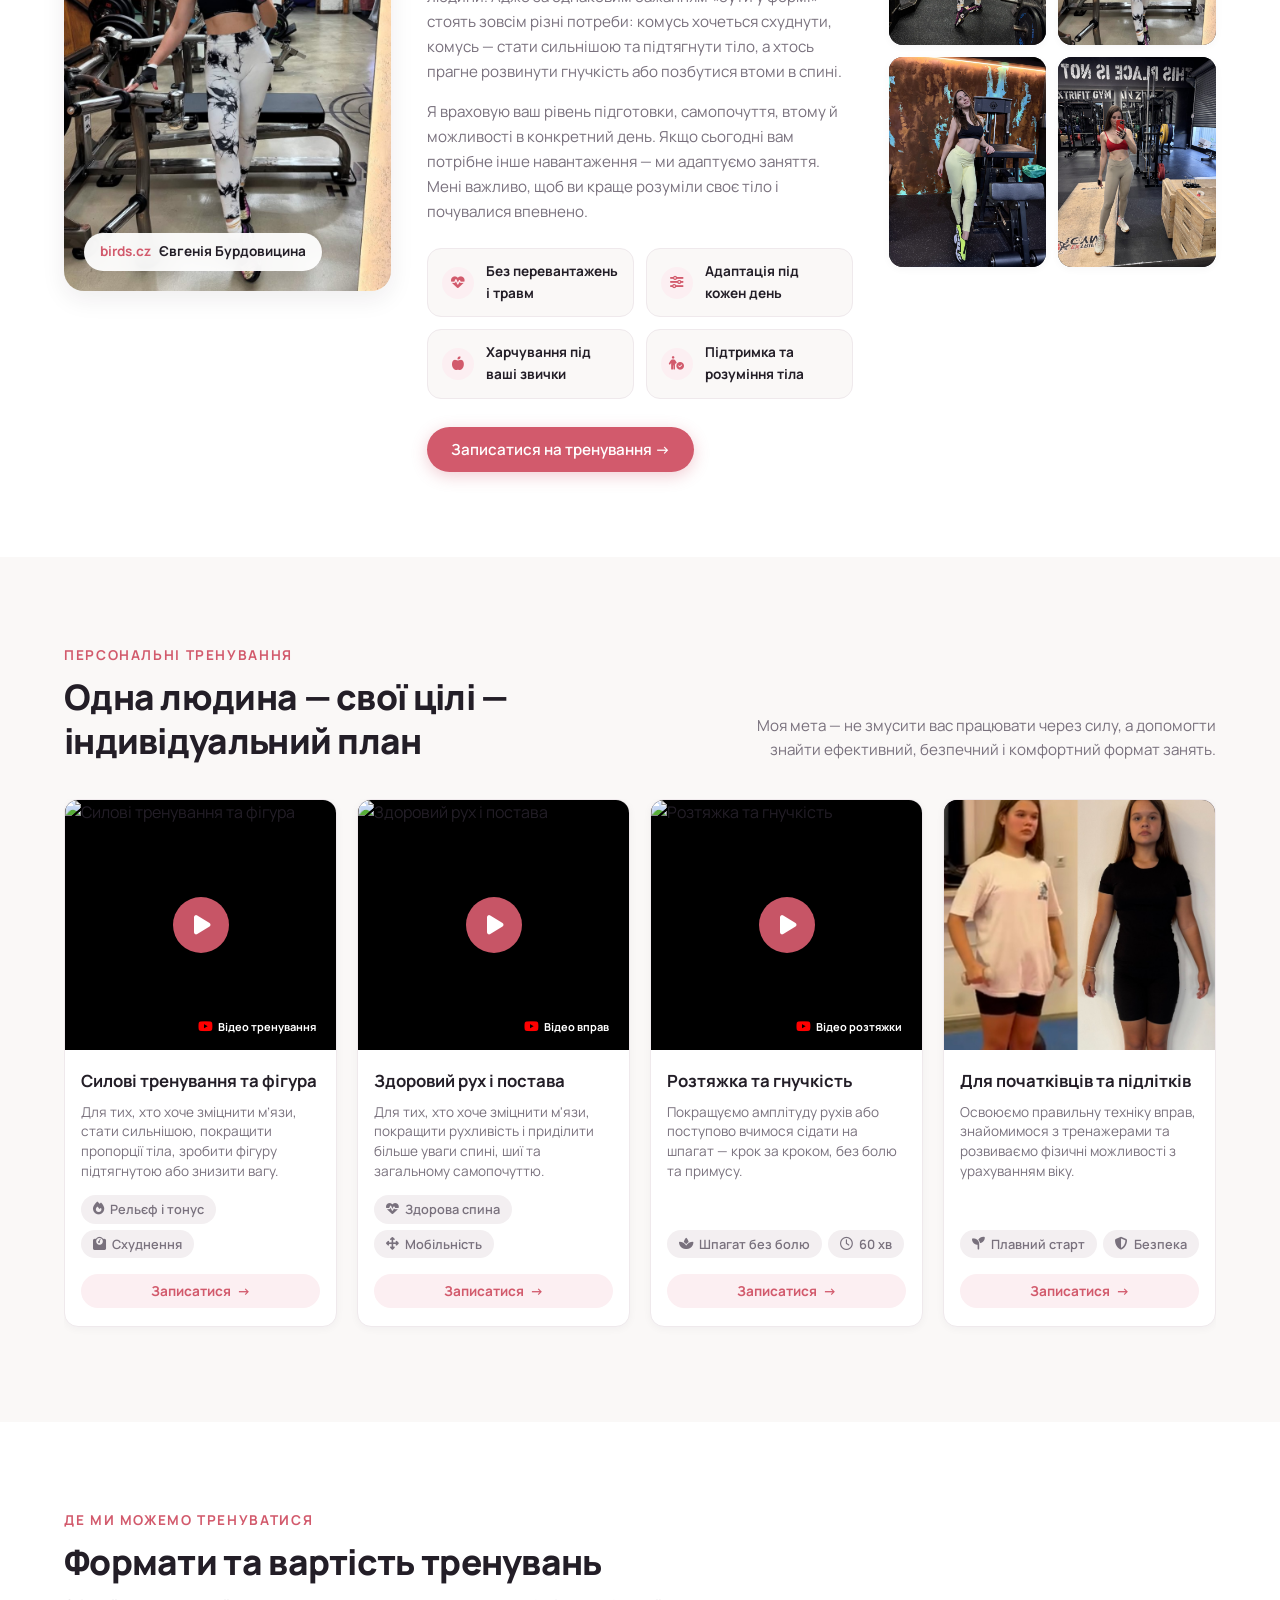
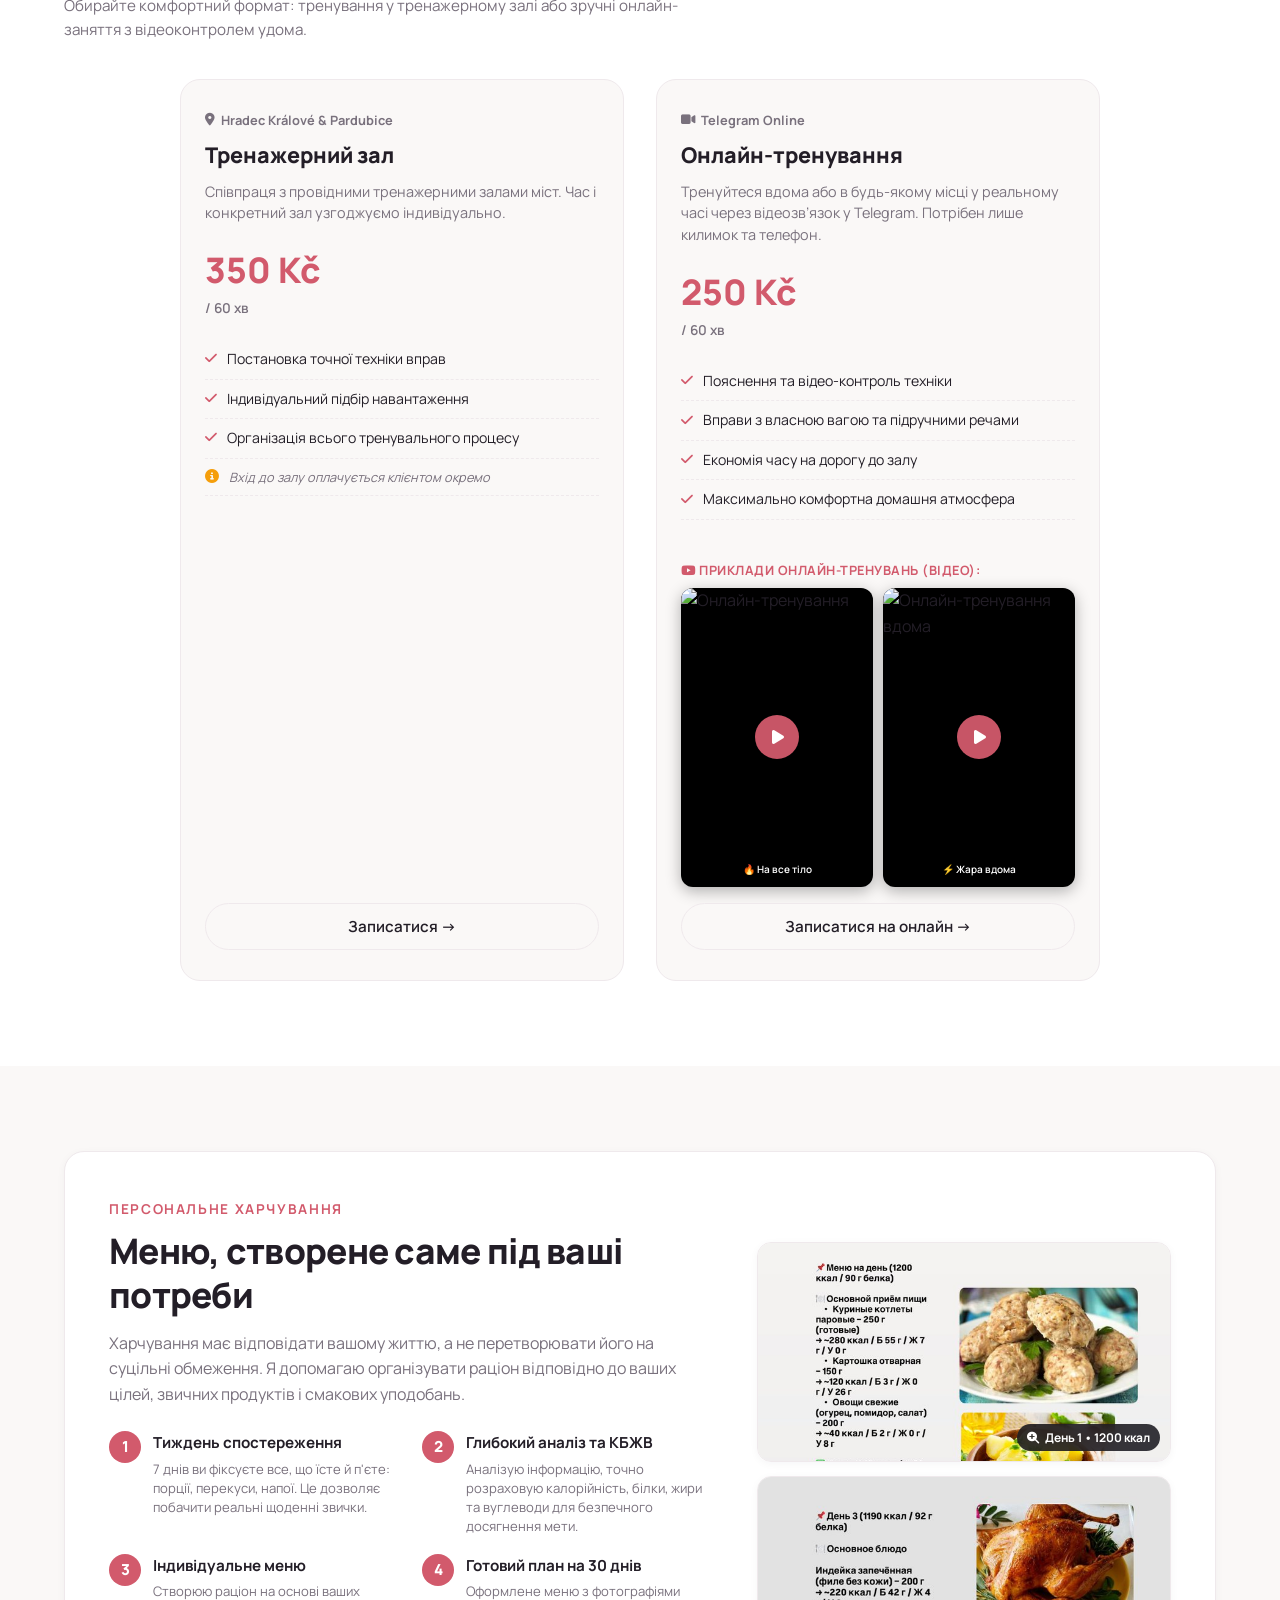
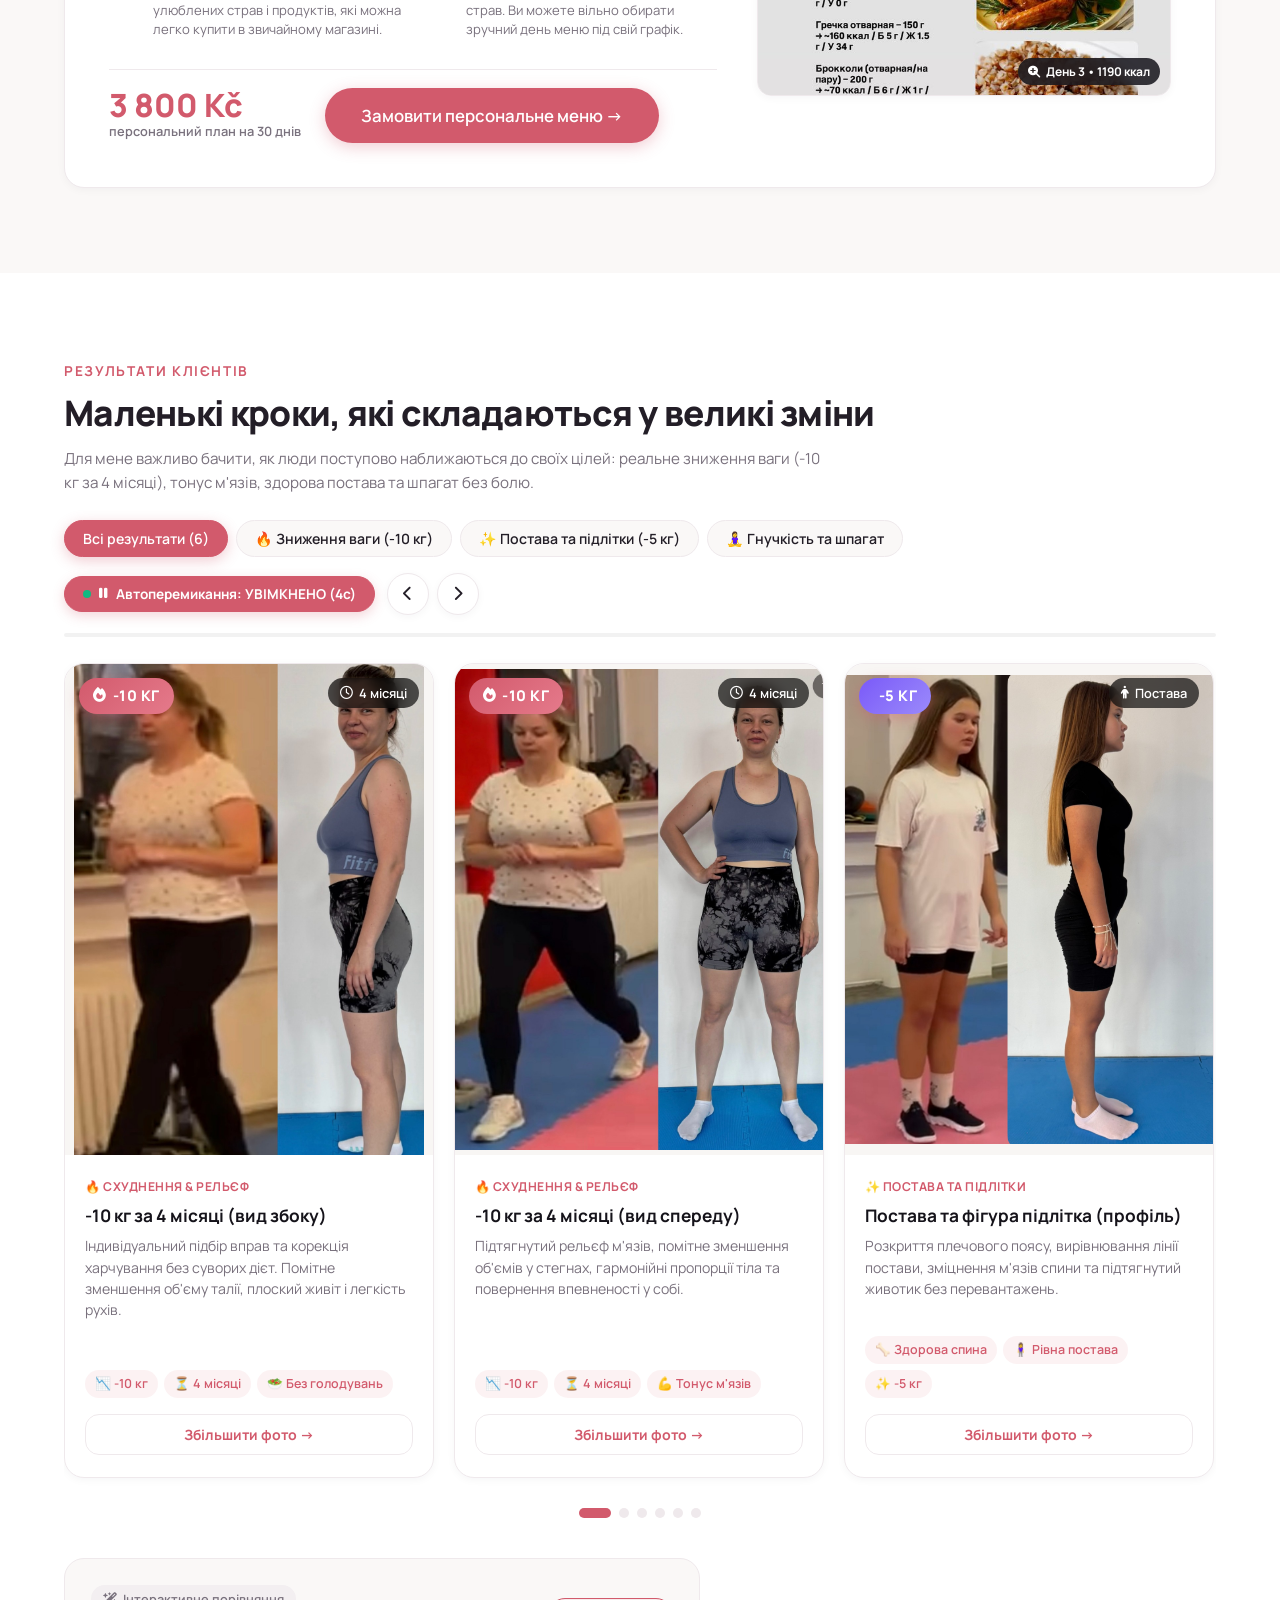
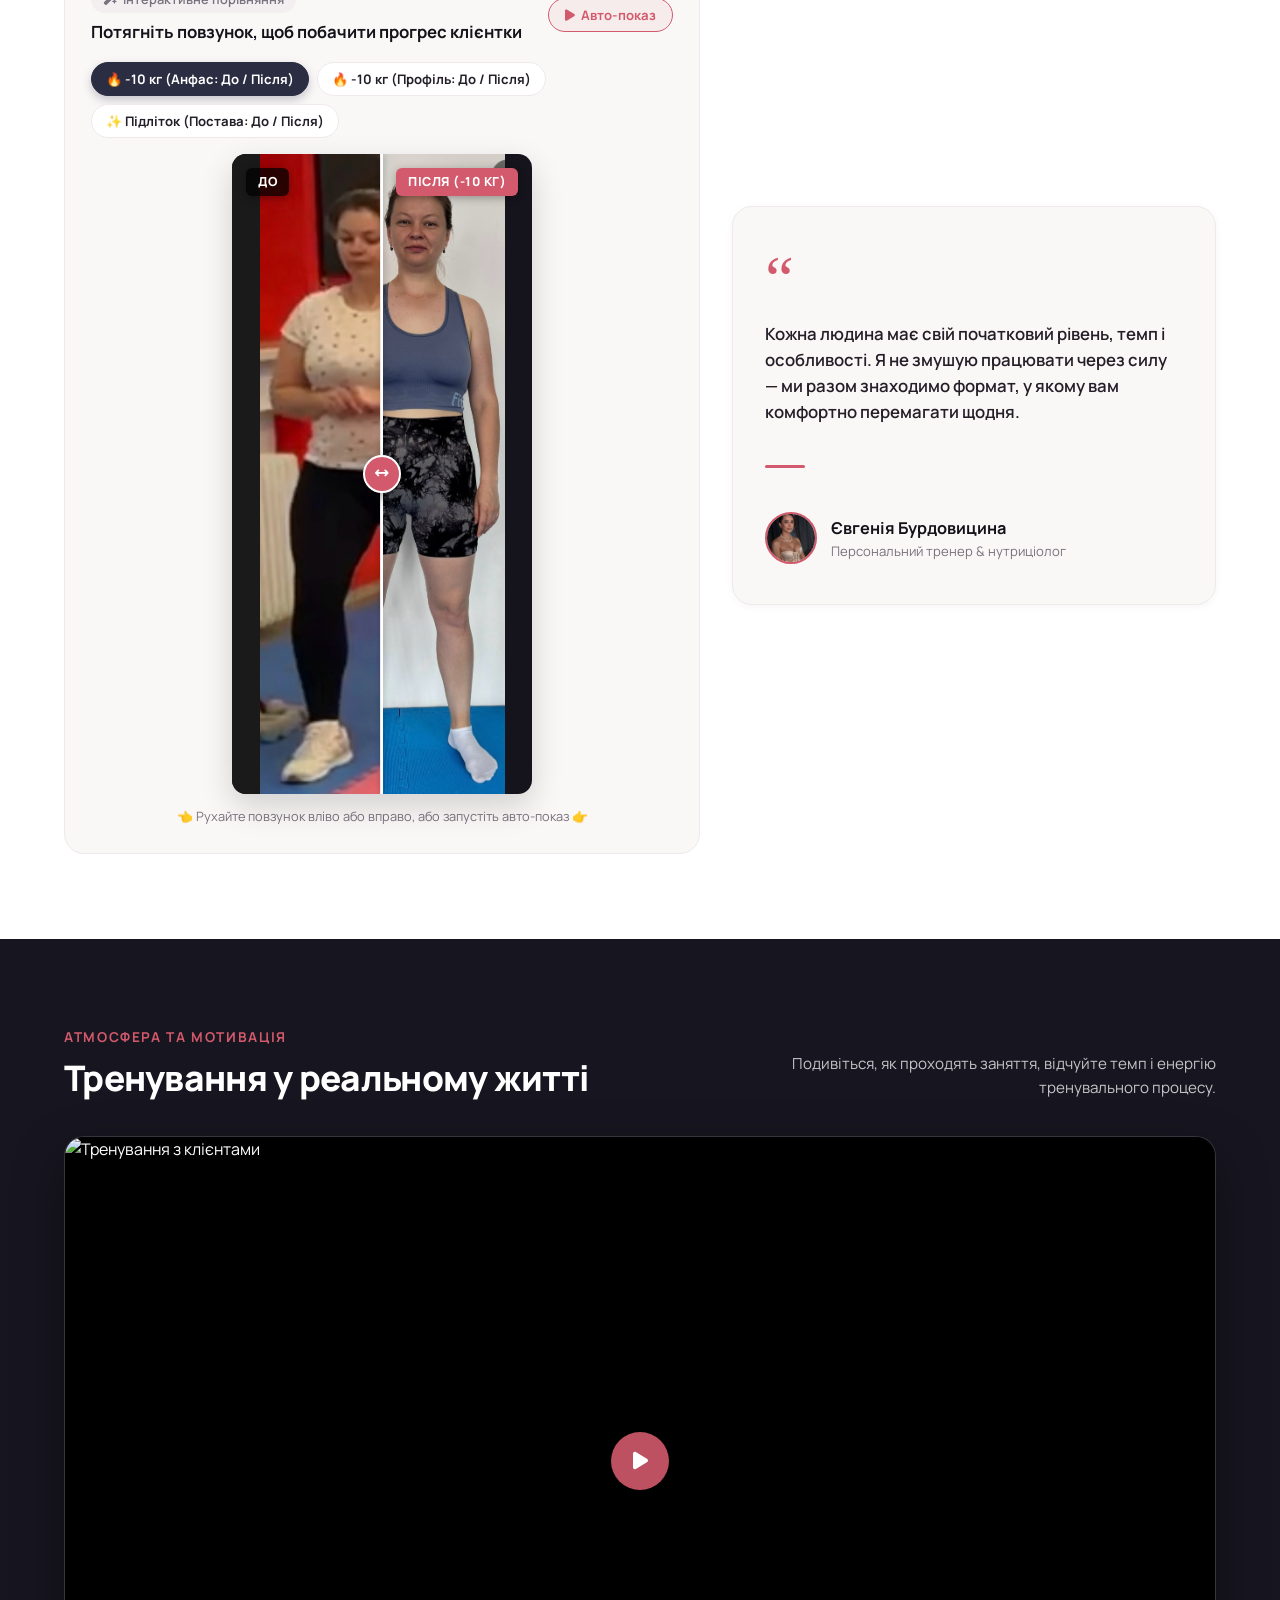
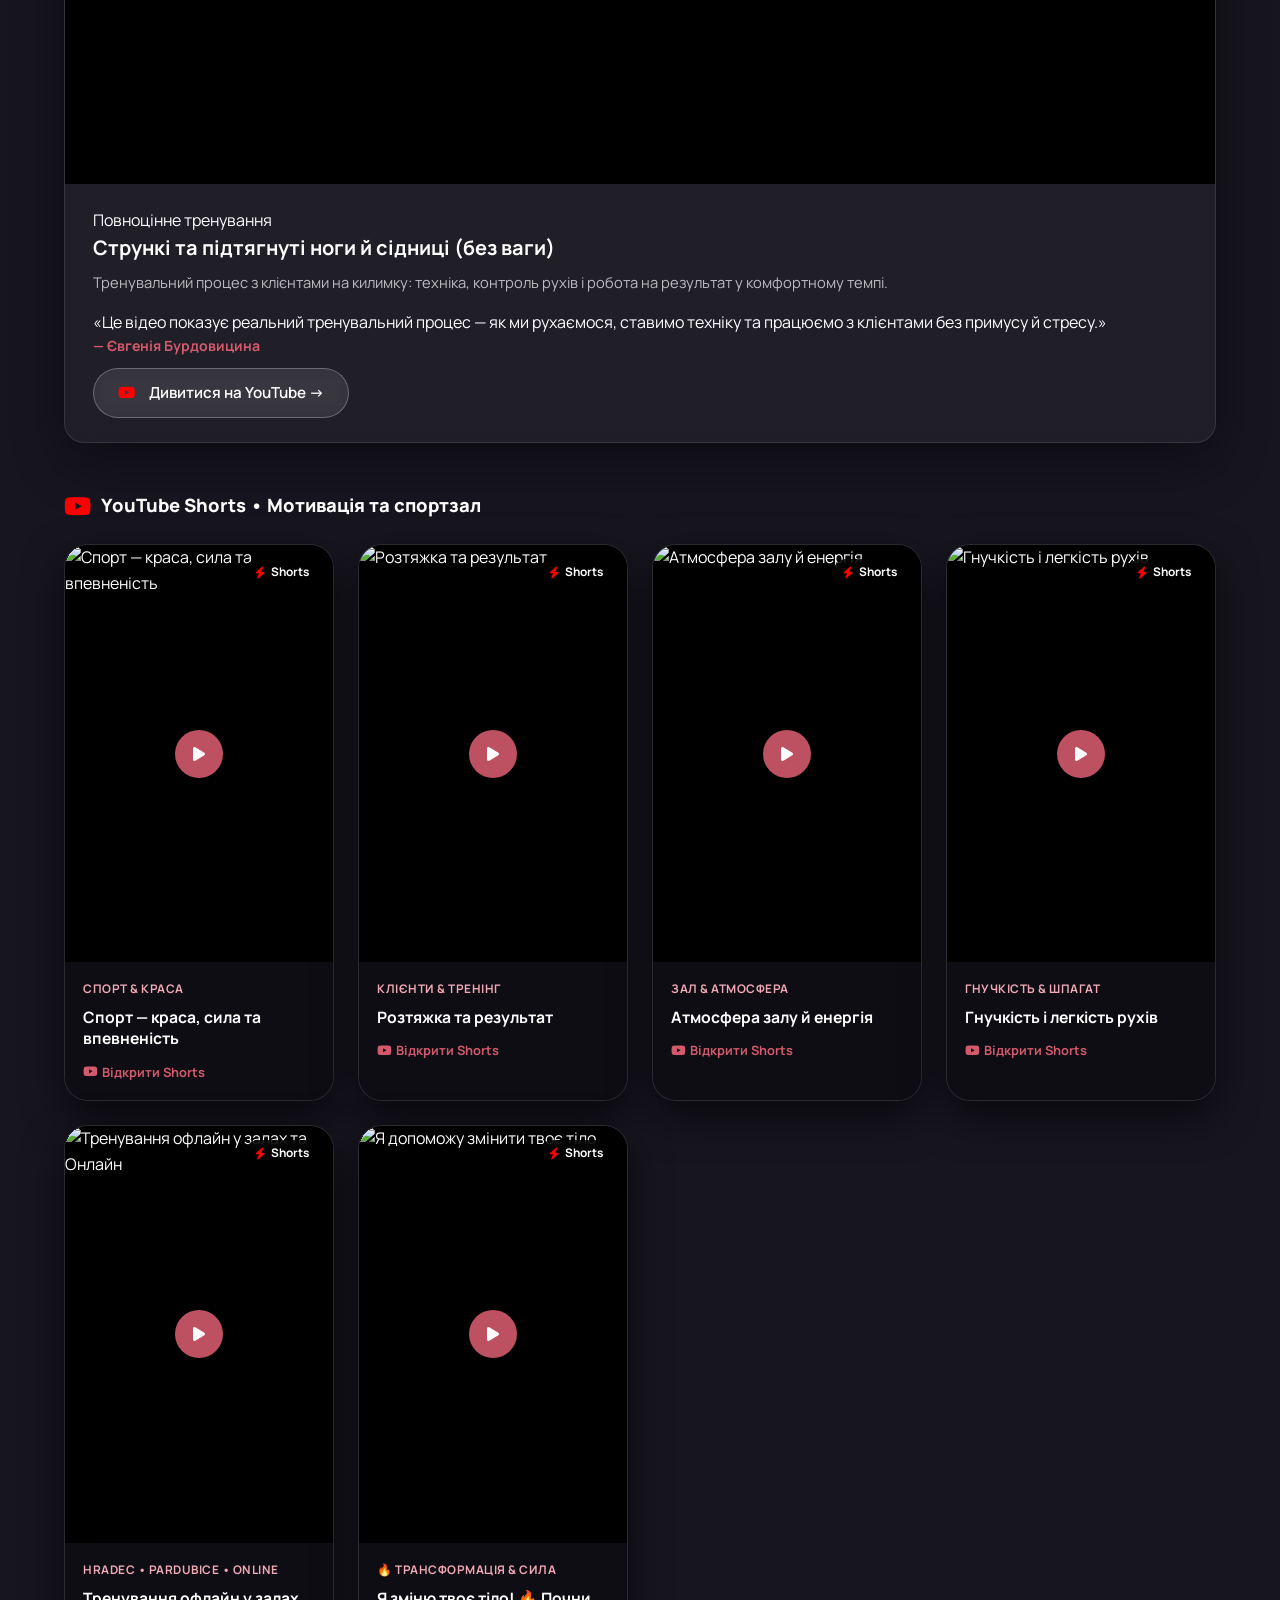
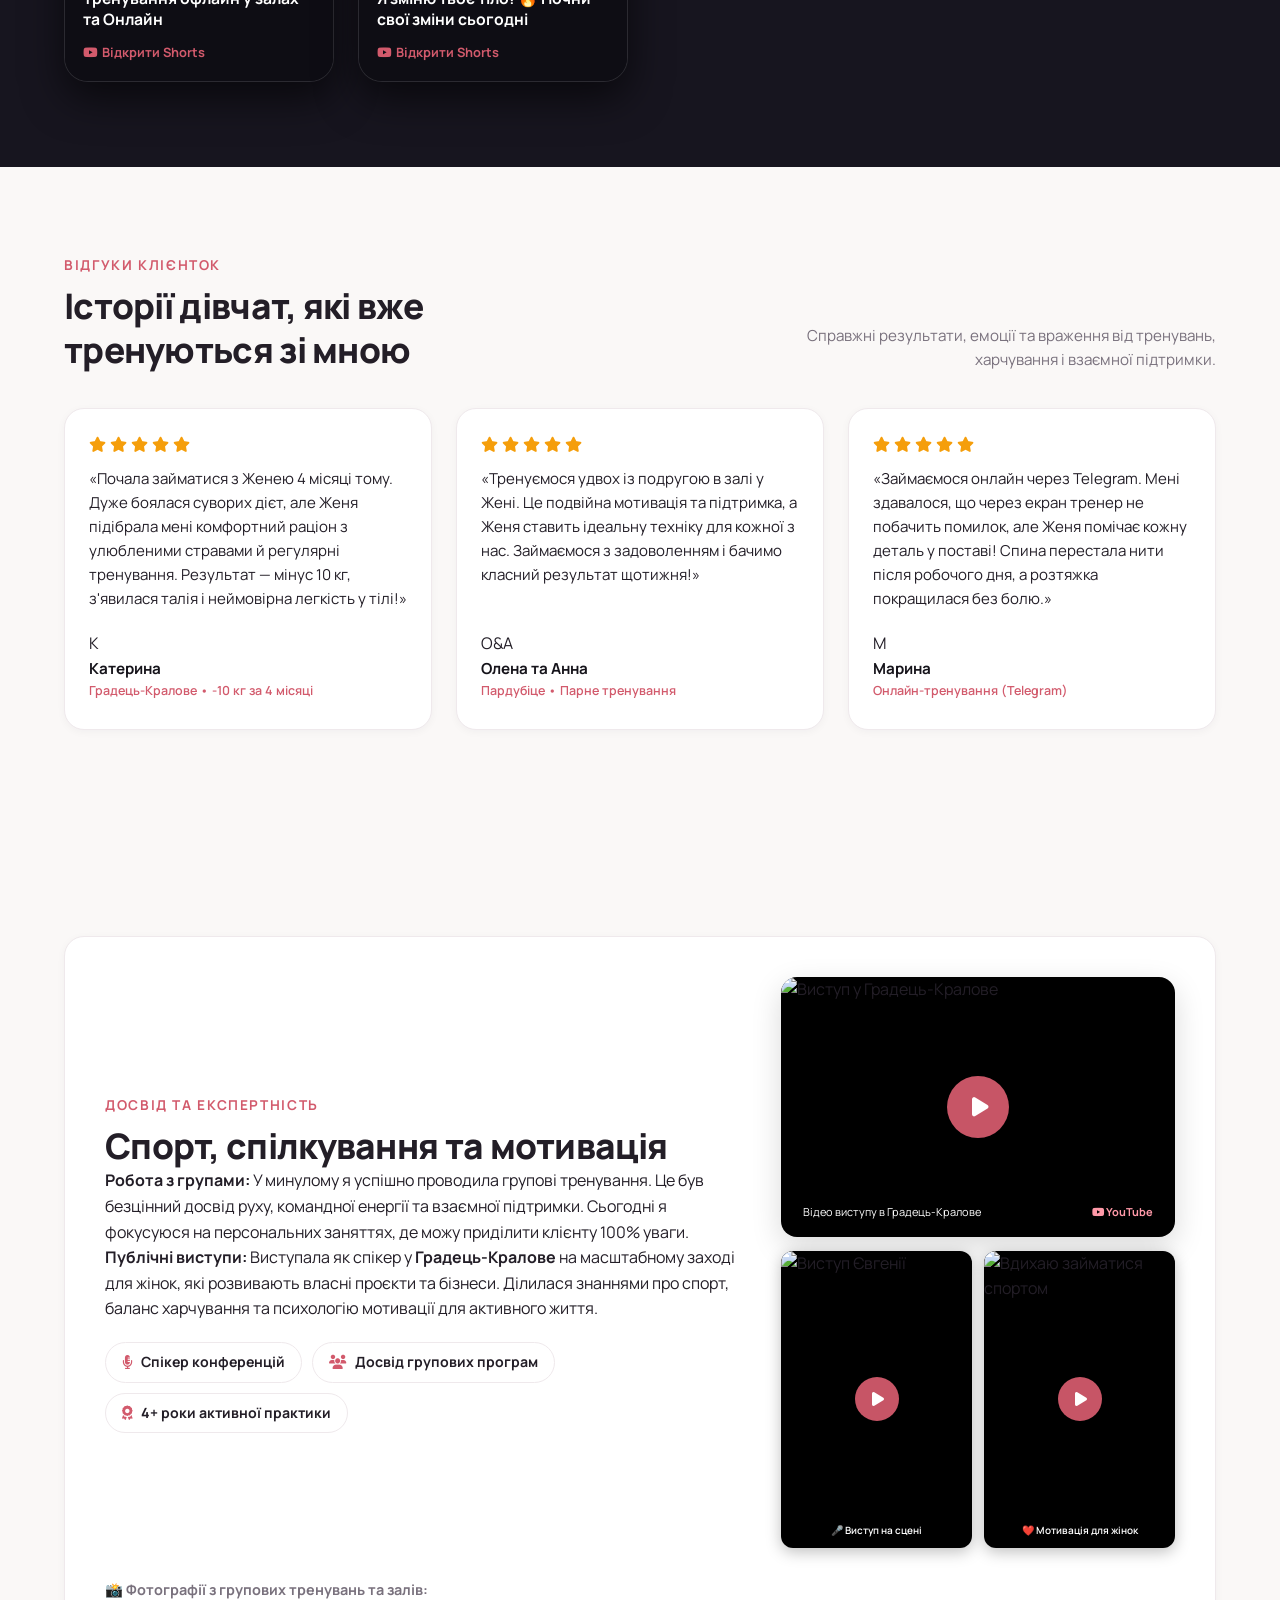
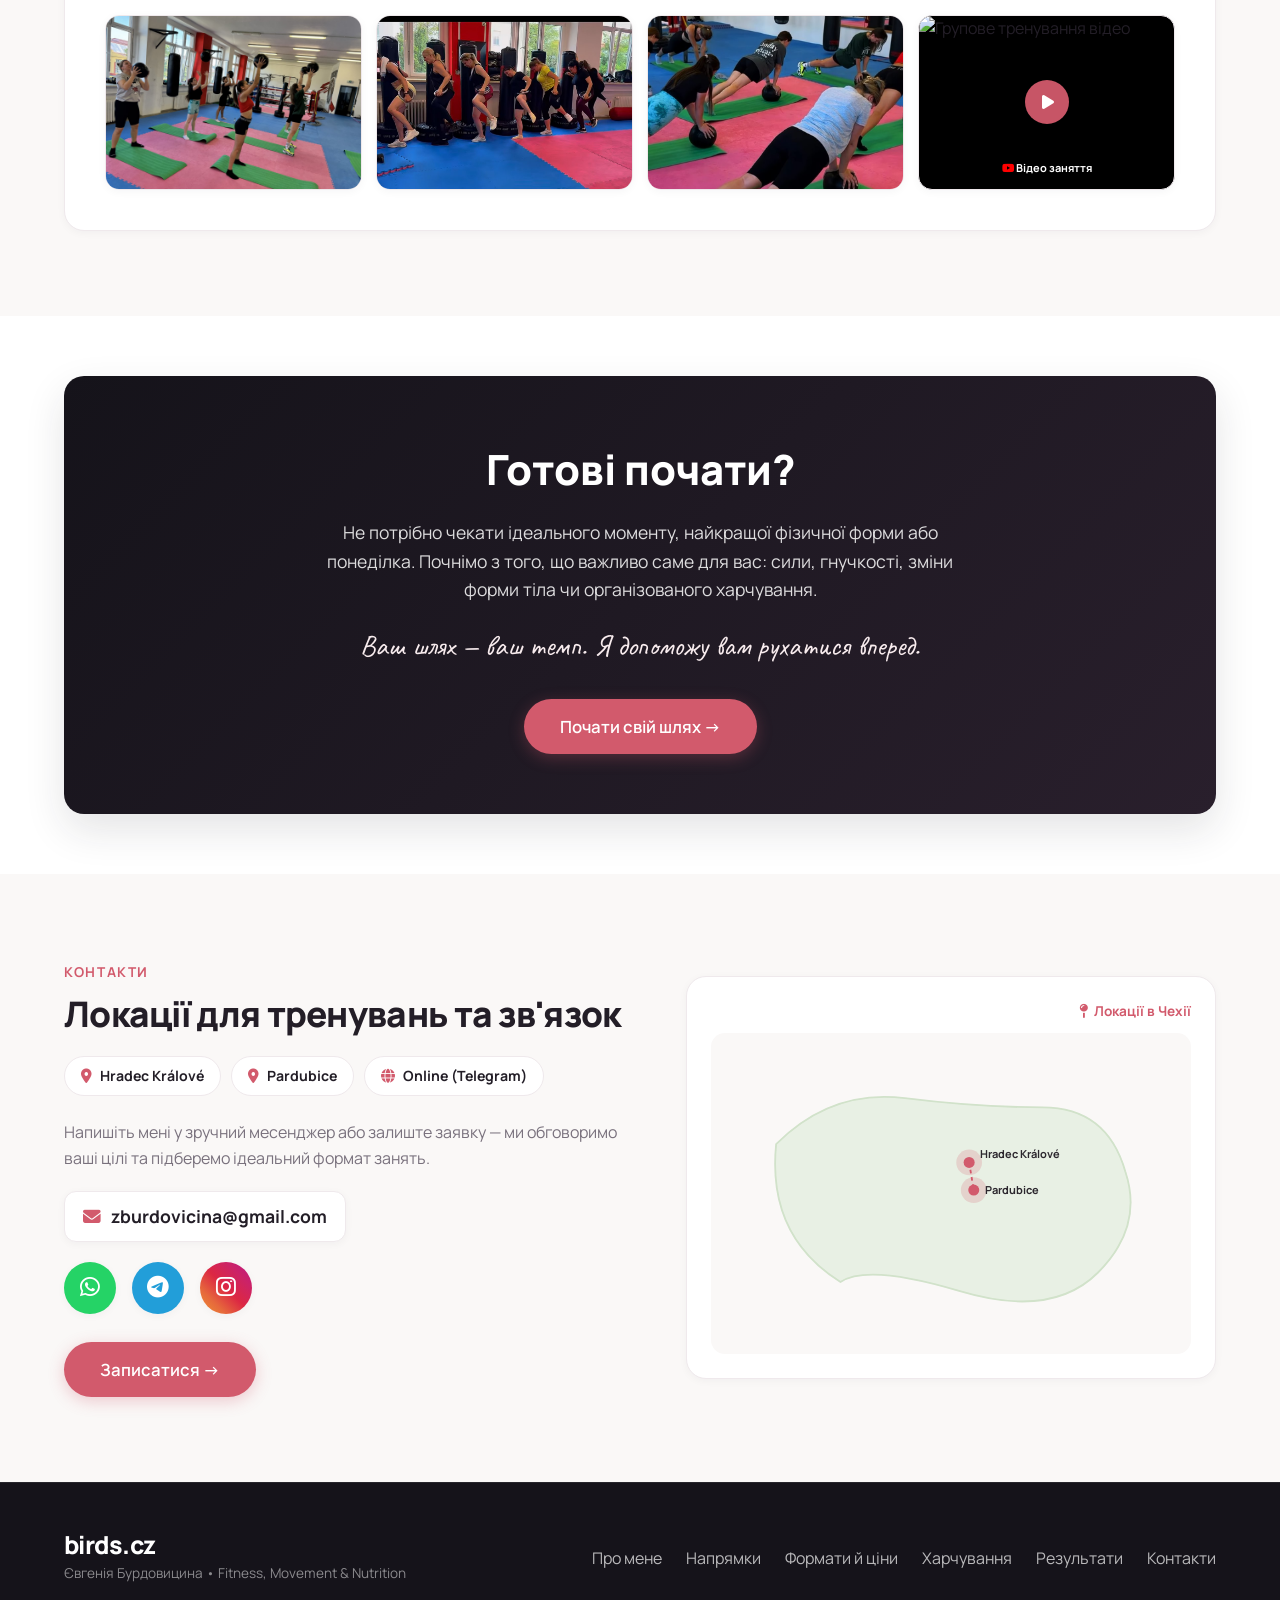
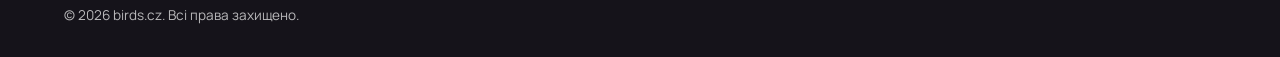
==== commit 33097c27: "Remove direct phone number for privacy and complete full Czech translation of nutrition calories sec" ====
--- a/index.html
+++ b/index.html
@@ -63,7 +63,7 @@
   <link rel="stylesheet" href="https://cdnjs.cloudflare.com/ajax/libs/font-awesome/6.5.1/css/all.min.css" media="print" onload="this.media='all'">
   <noscript><link rel="stylesheet" href="https://cdnjs.cloudflare.com/ajax/libs/font-awesome/6.5.1/css/all.min.css"></noscript>
 
-  <link rel="stylesheet" href="styles.css?v=5.0">
+  <link rel="stylesheet" href="styles.css?v=5.1">
 </head>
 <body>
 
@@ -1361,9 +1361,6 @@
             <!-- Social Messengers -->
                         <!-- Direct Phone Call & Email -->
             <div class="contact-phone-block" style="margin-bottom: 20px; display: flex; flex-wrap: wrap; gap: 12px; align-items: center;">
-              <a href="tel:+420720217117" class="direct-phone-link" style="display: inline-flex; align-items: center; gap: 10px; font-size: 1.25rem; font-weight: 800; color: var(--color-primary); text-decoration: none; padding: 10px 20px; background: rgba(210, 90, 108, 0.08); border: 1.5px solid rgba(210, 90, 108, 0.25); border-radius: 12px; transition: all 0.2s ease;">
-                <i class="fa-solid fa-phone" style="font-size: 1.1rem;"></i> +420 720 217 117
-              </a>
               <a href="mailto:zburdovicina@gmail.com" class="direct-phone-link direct-email-link" style="display: inline-flex; align-items: center; gap: 10px; font-size: 1.1rem; font-weight: 700; color: var(--color-text-main); text-decoration: none; padding: 10px 18px; background: #FFFFFF; border: 1.5px solid var(--color-border); border-radius: 12px; transition: all 0.2s ease; box-shadow: var(--shadow-sm);">
                 <i class="fa-solid fa-envelope" style="font-size: 1.1rem; color: var(--color-primary);"></i> zburdovicina@gmail.com
               </a>
@@ -1578,7 +1575,7 @@
     </div>
   </div>
 
-  <script src="script.js?v=5.0" defer></script>
+  <script src="script.js?v=5.1" defer></script>
   <!-- Floating Quick Contact Dock -->
   <aside class="floating-contact-dock" aria-label="Швидкий зв'язок">
     <a href="https://t.me/candy_bird" target="_blank" rel="noopener noreferrer" class="floating-action-btn telegram-float" aria-label="Написати у Telegram" title="Telegram">
